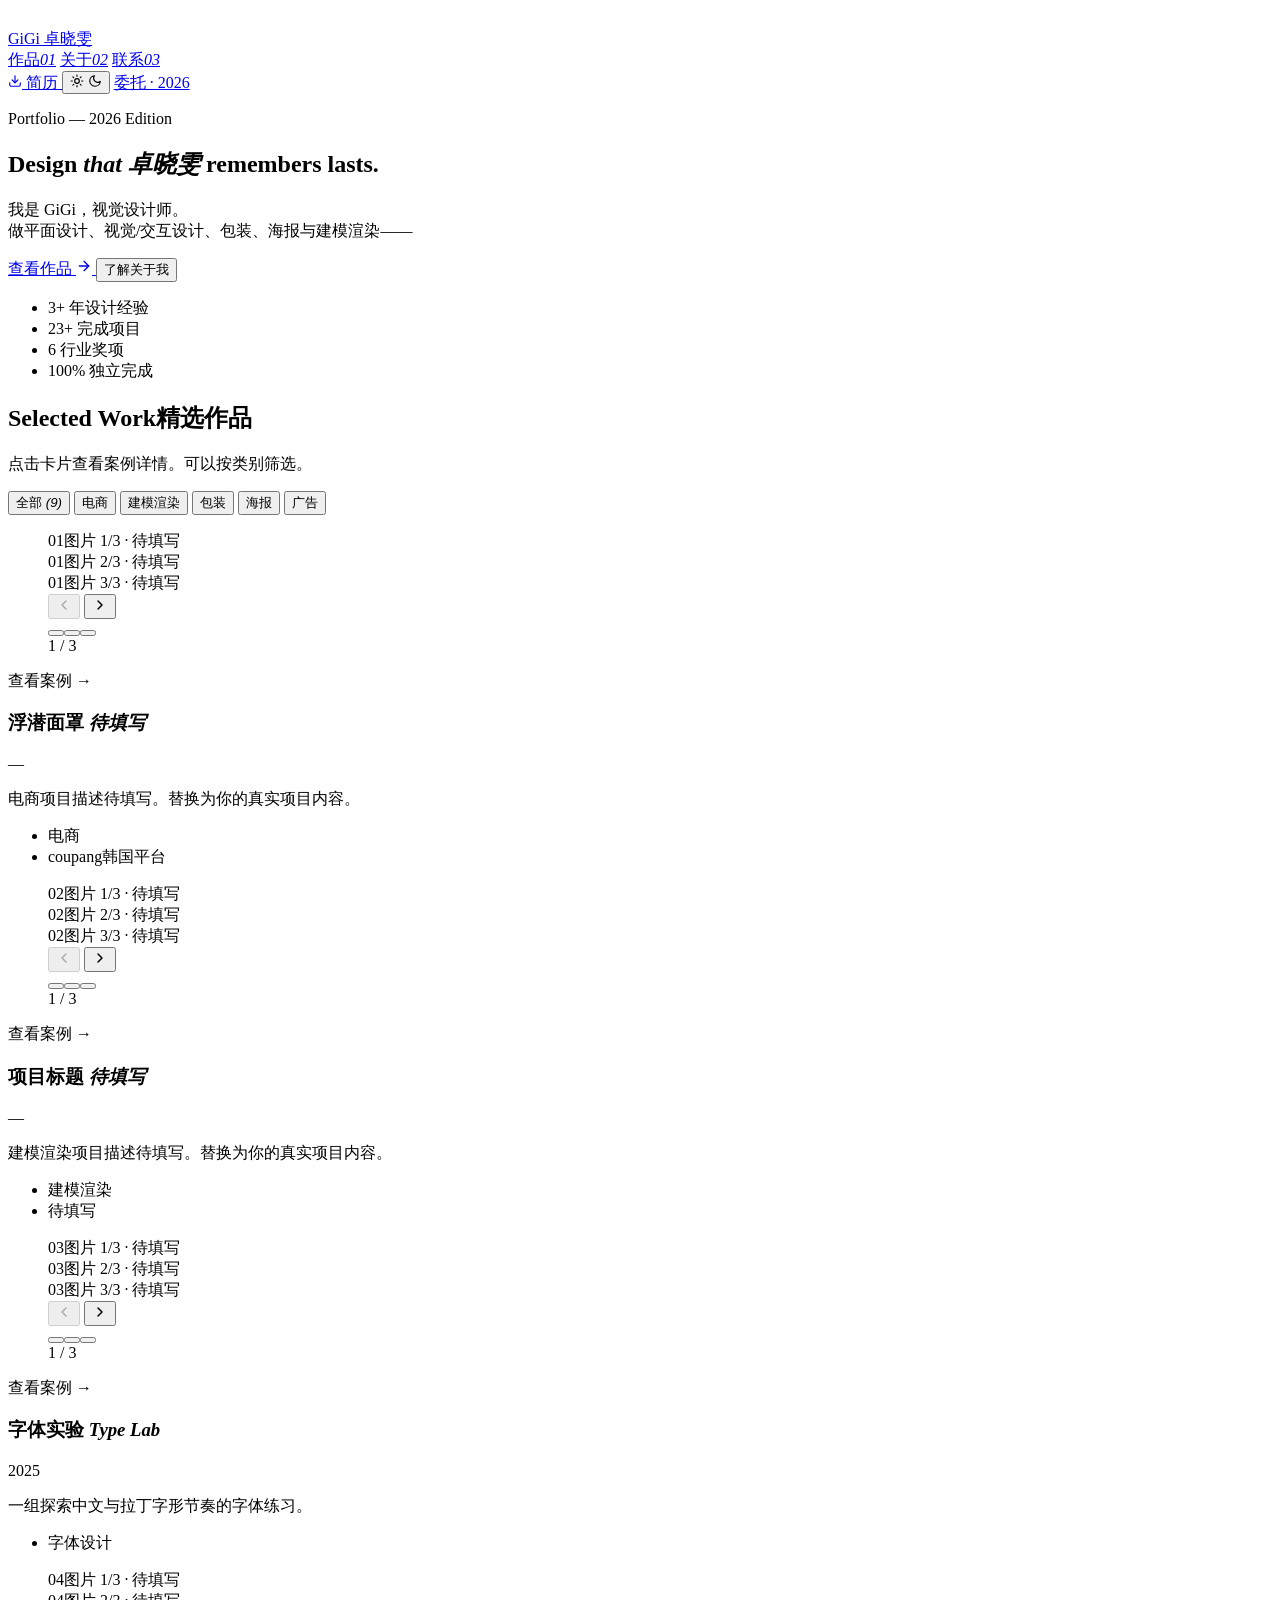
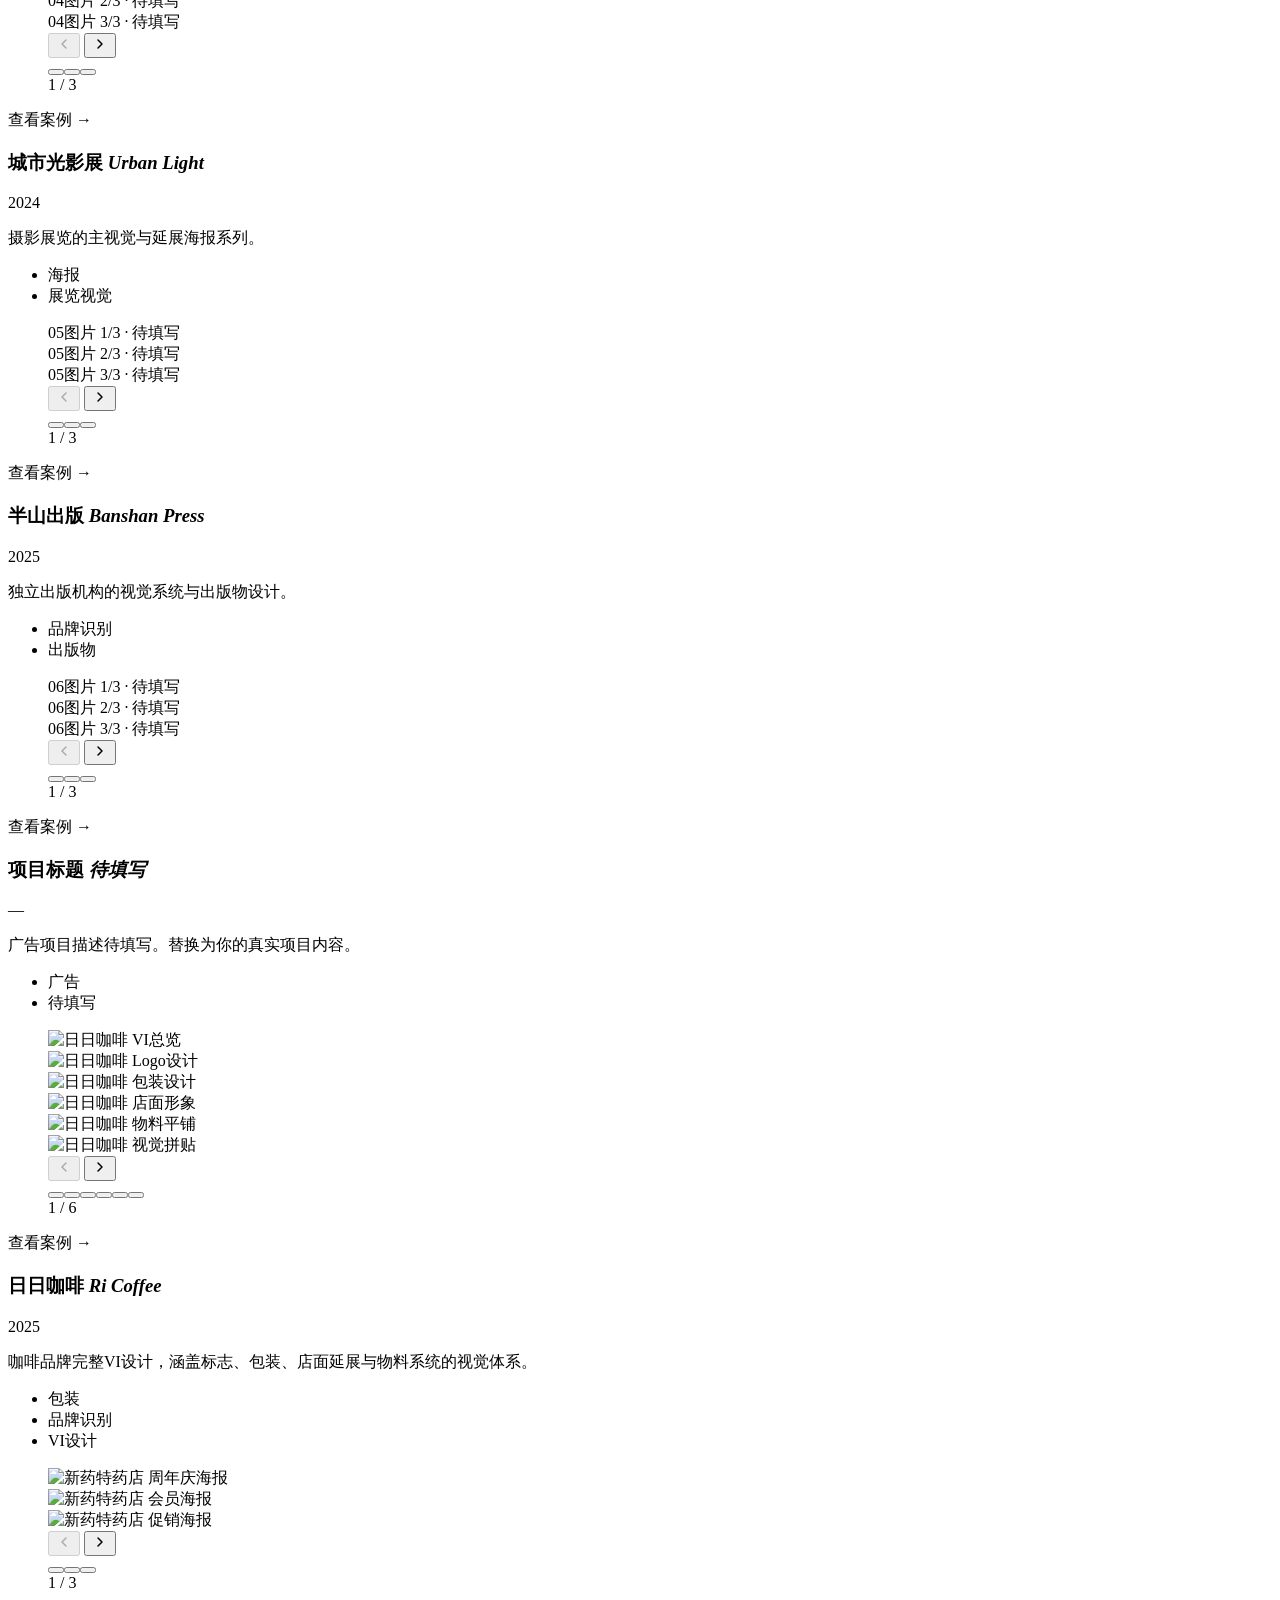
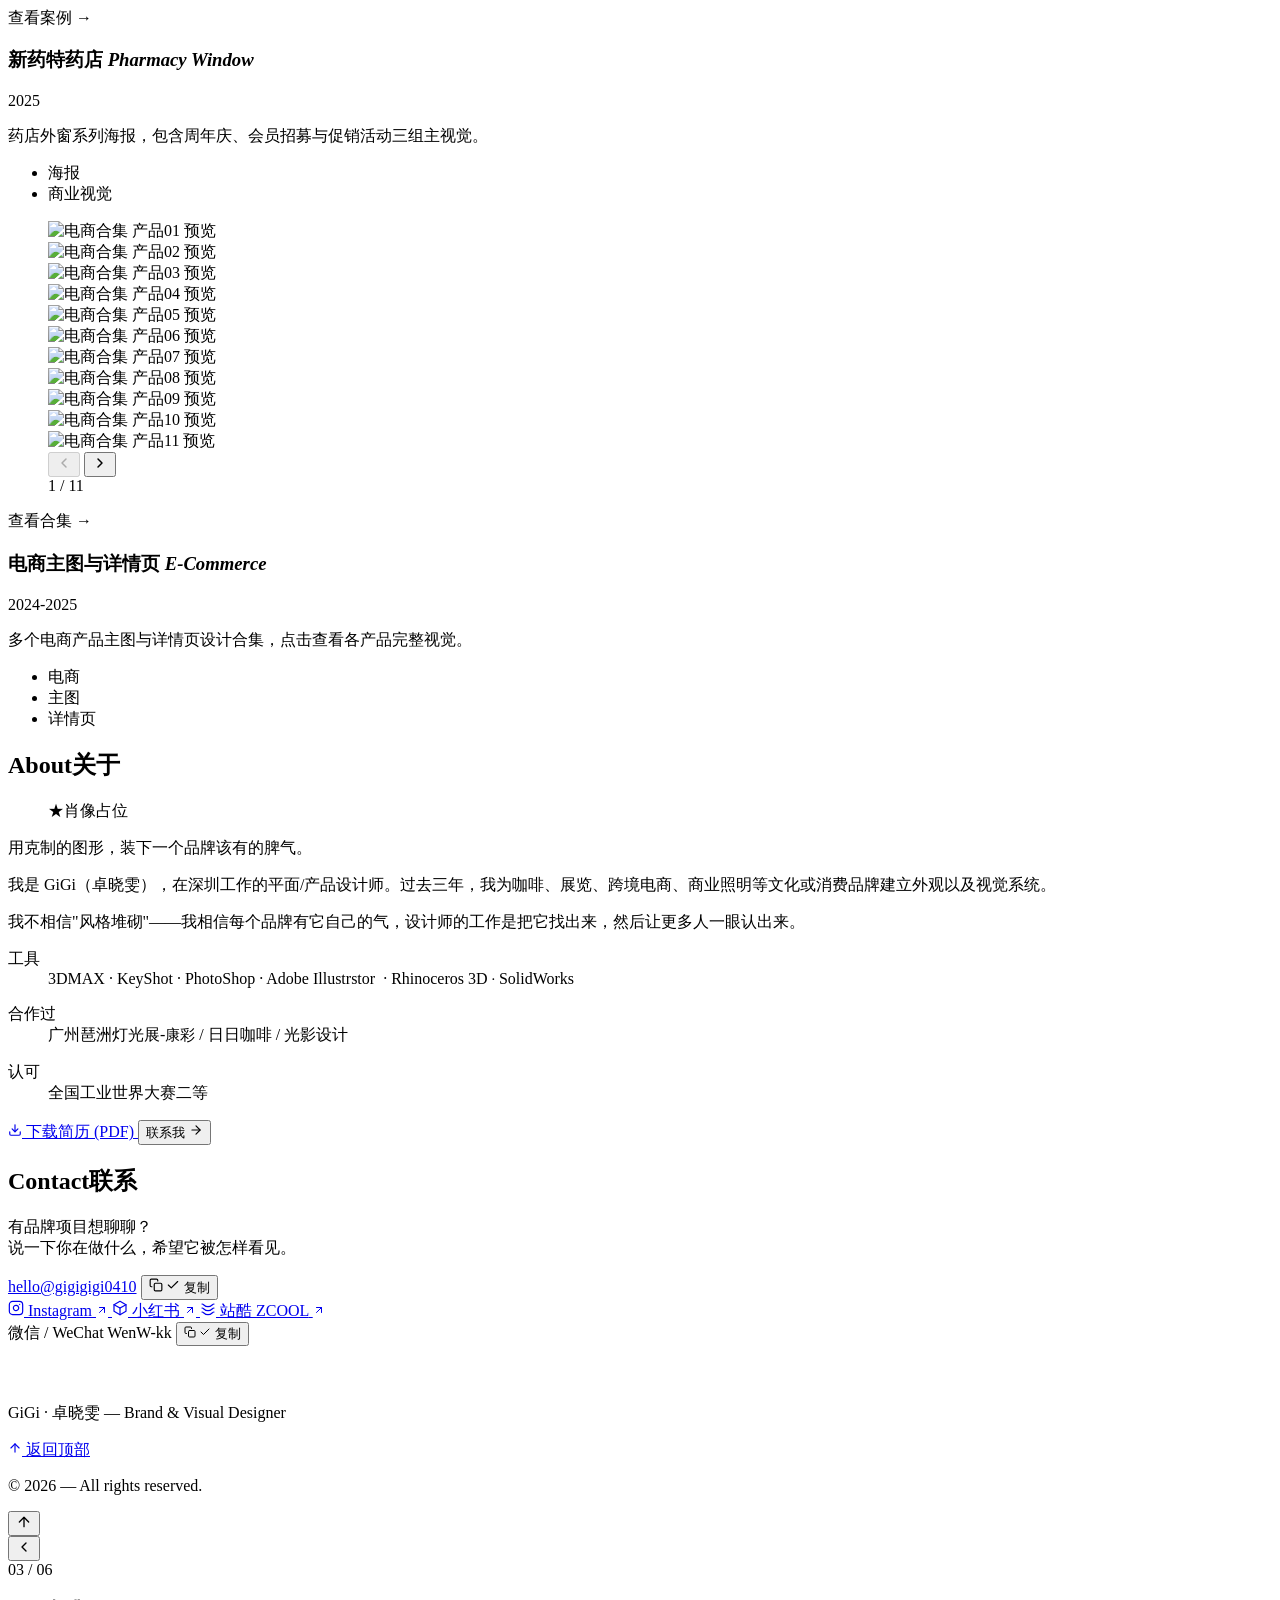
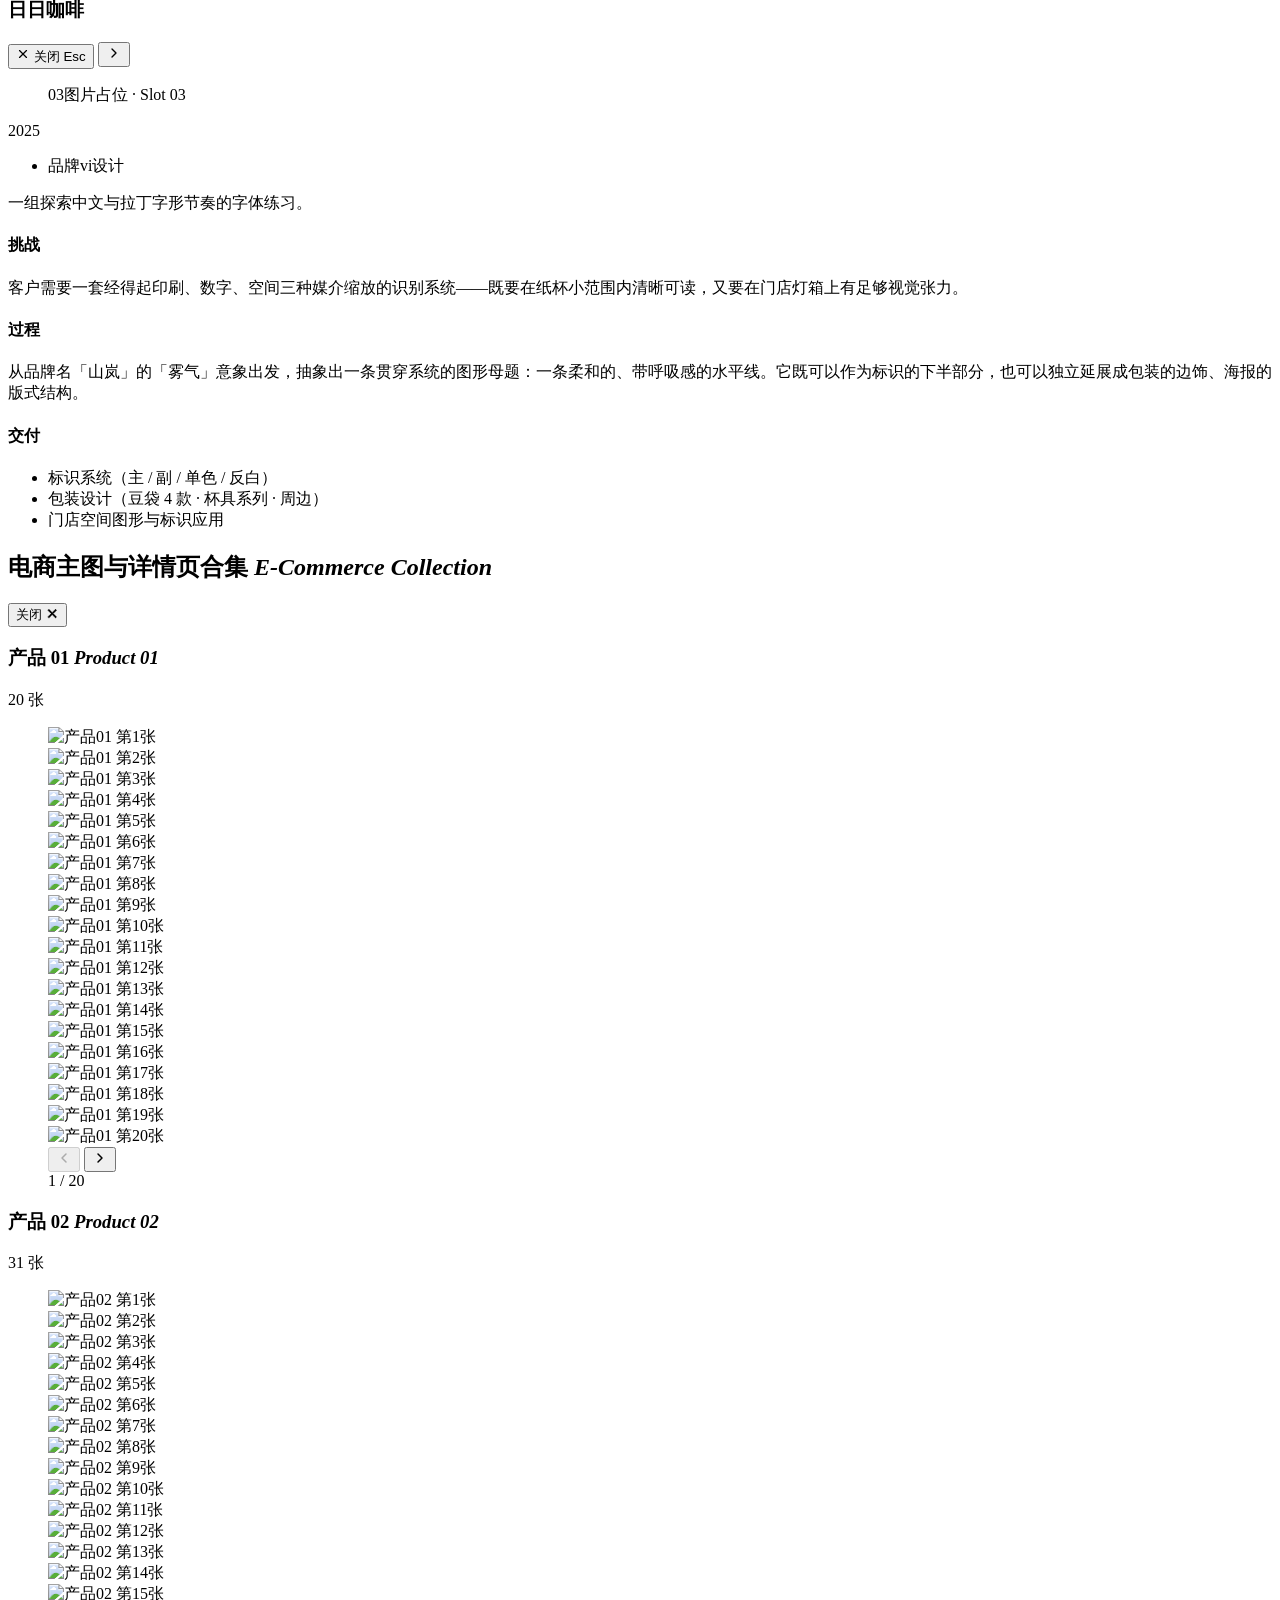
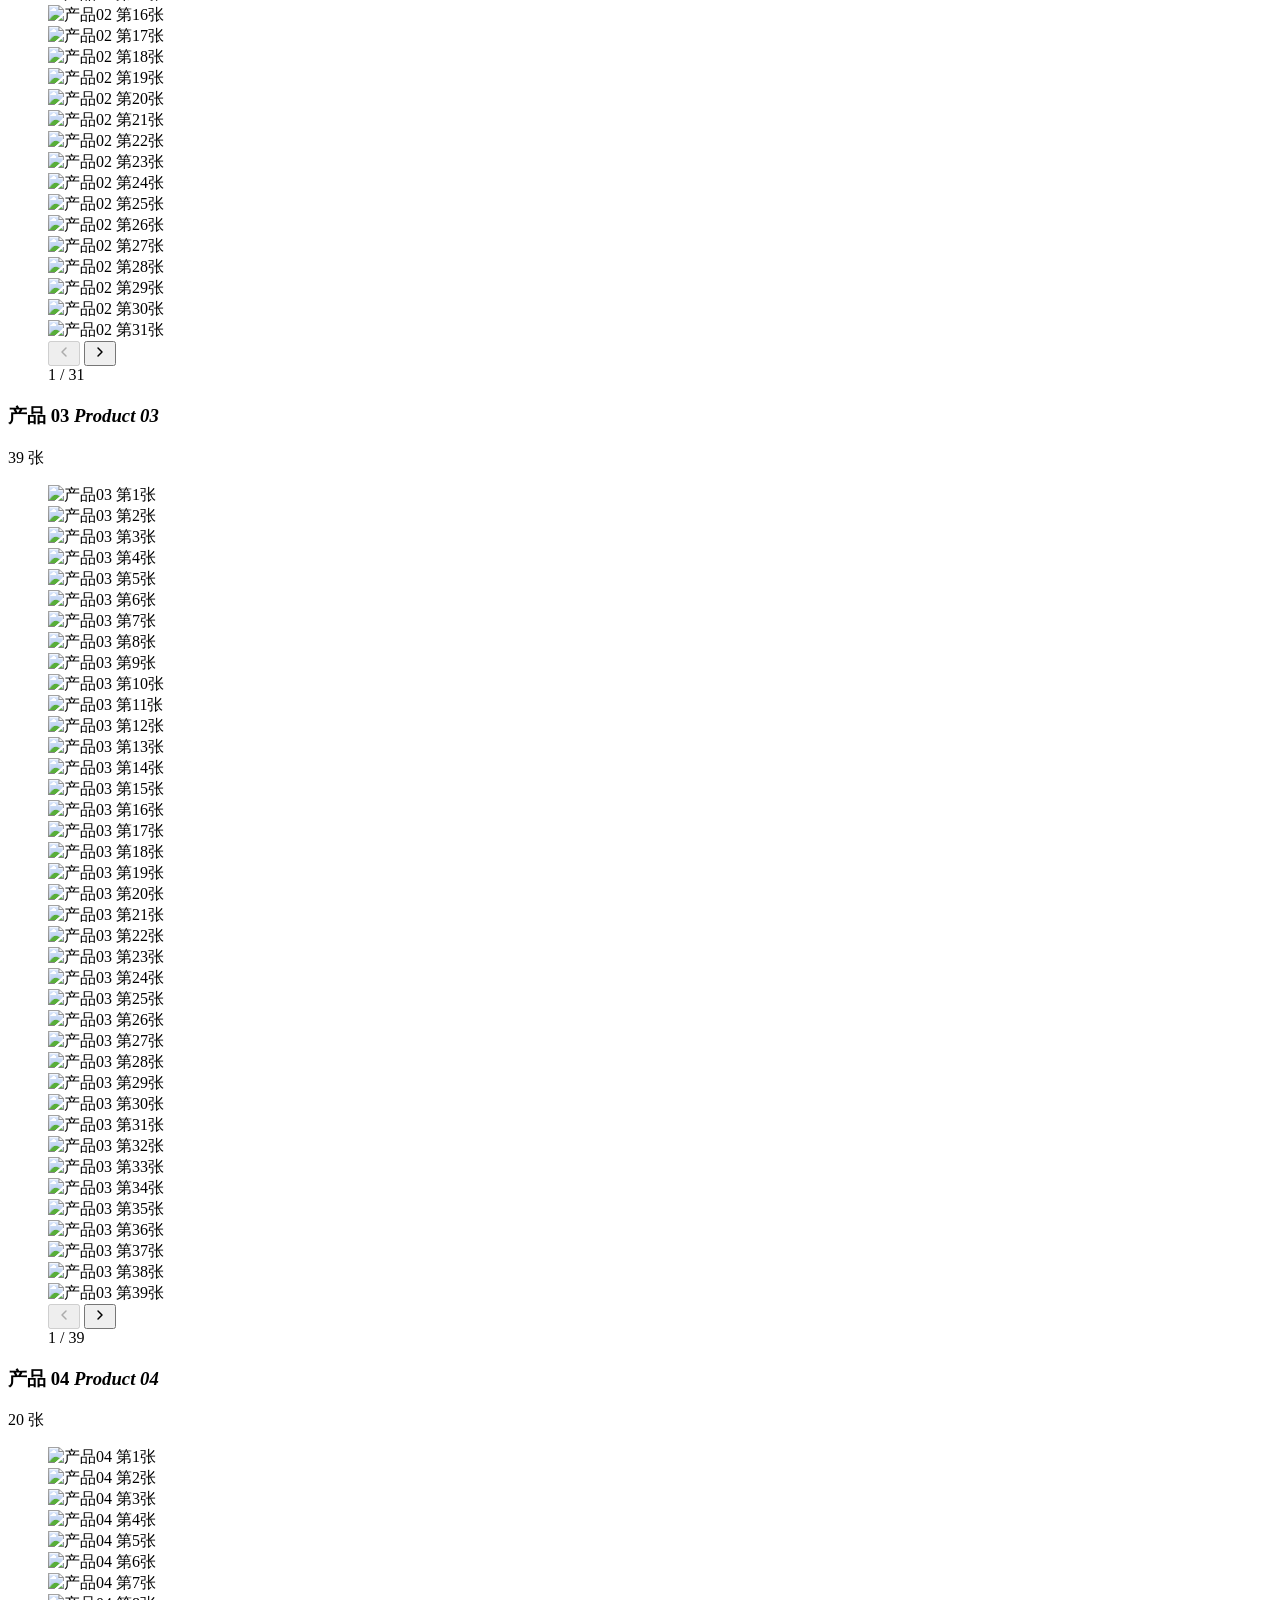
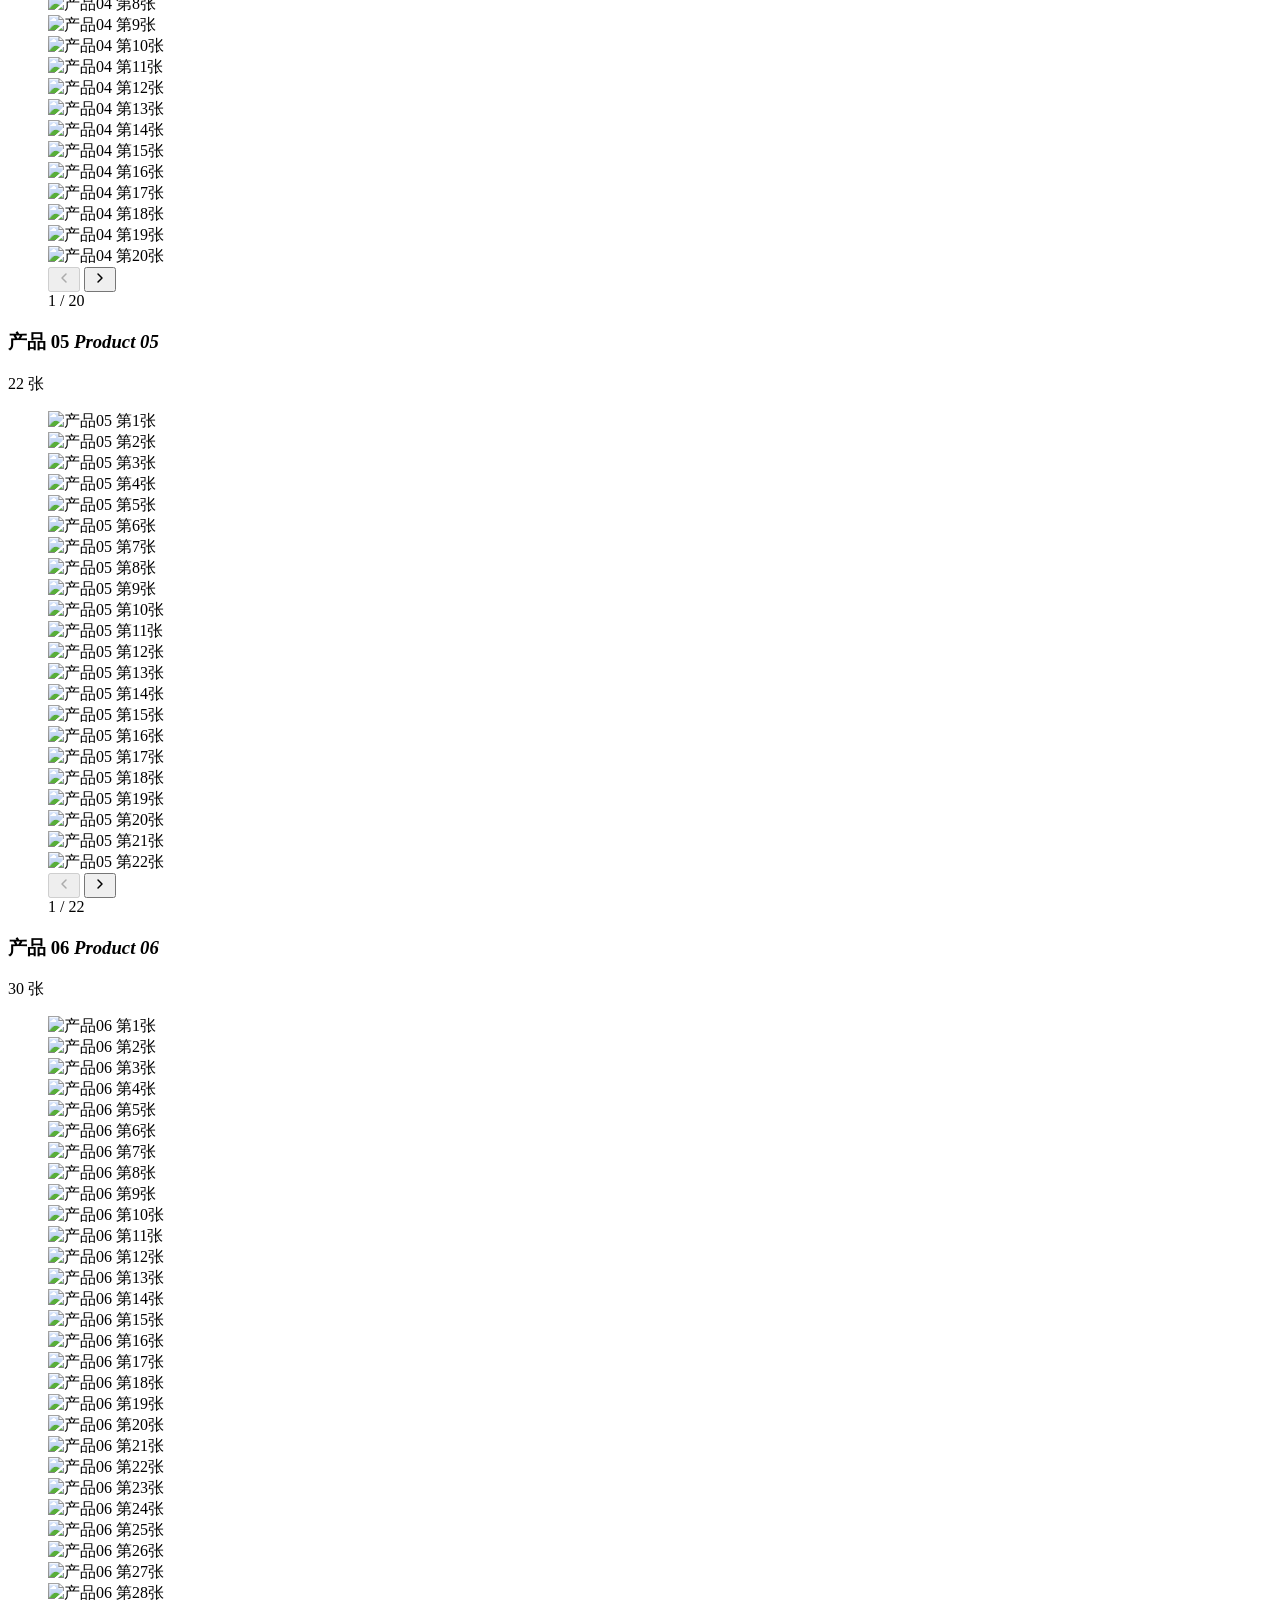
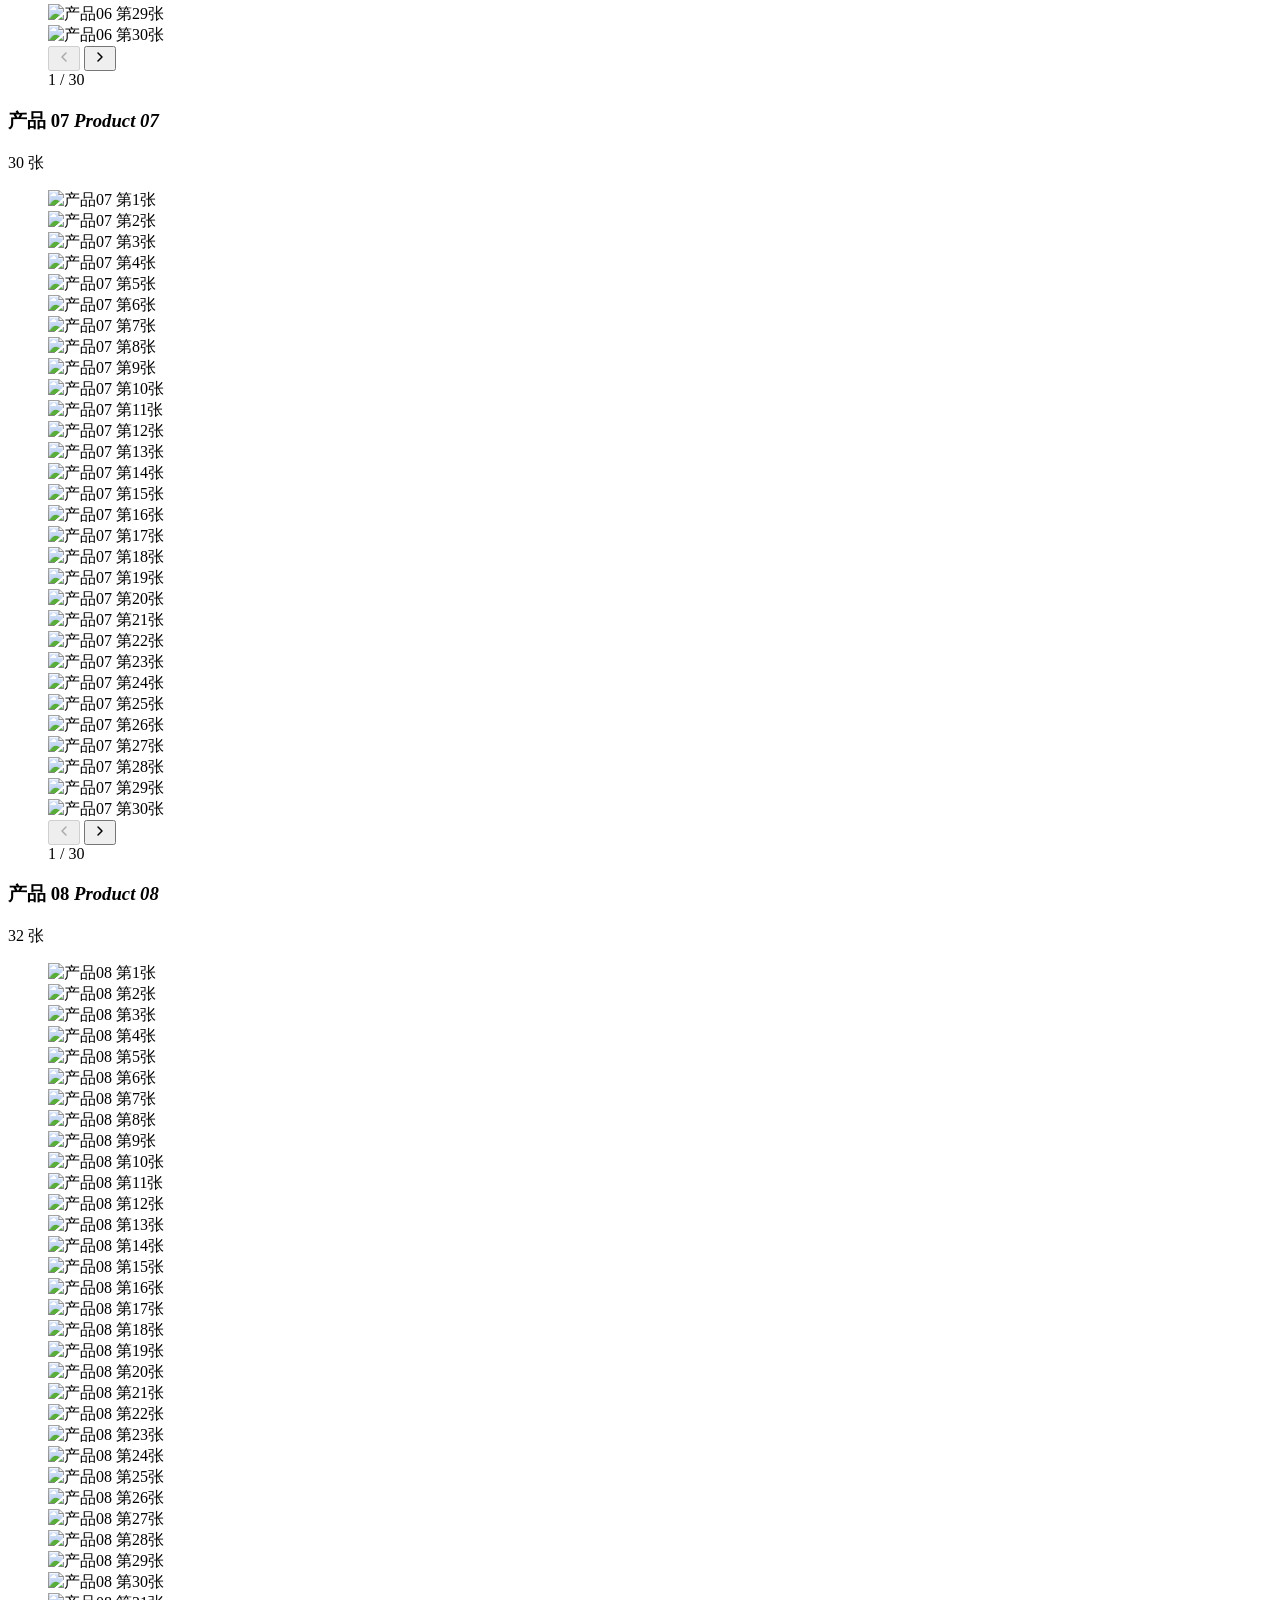
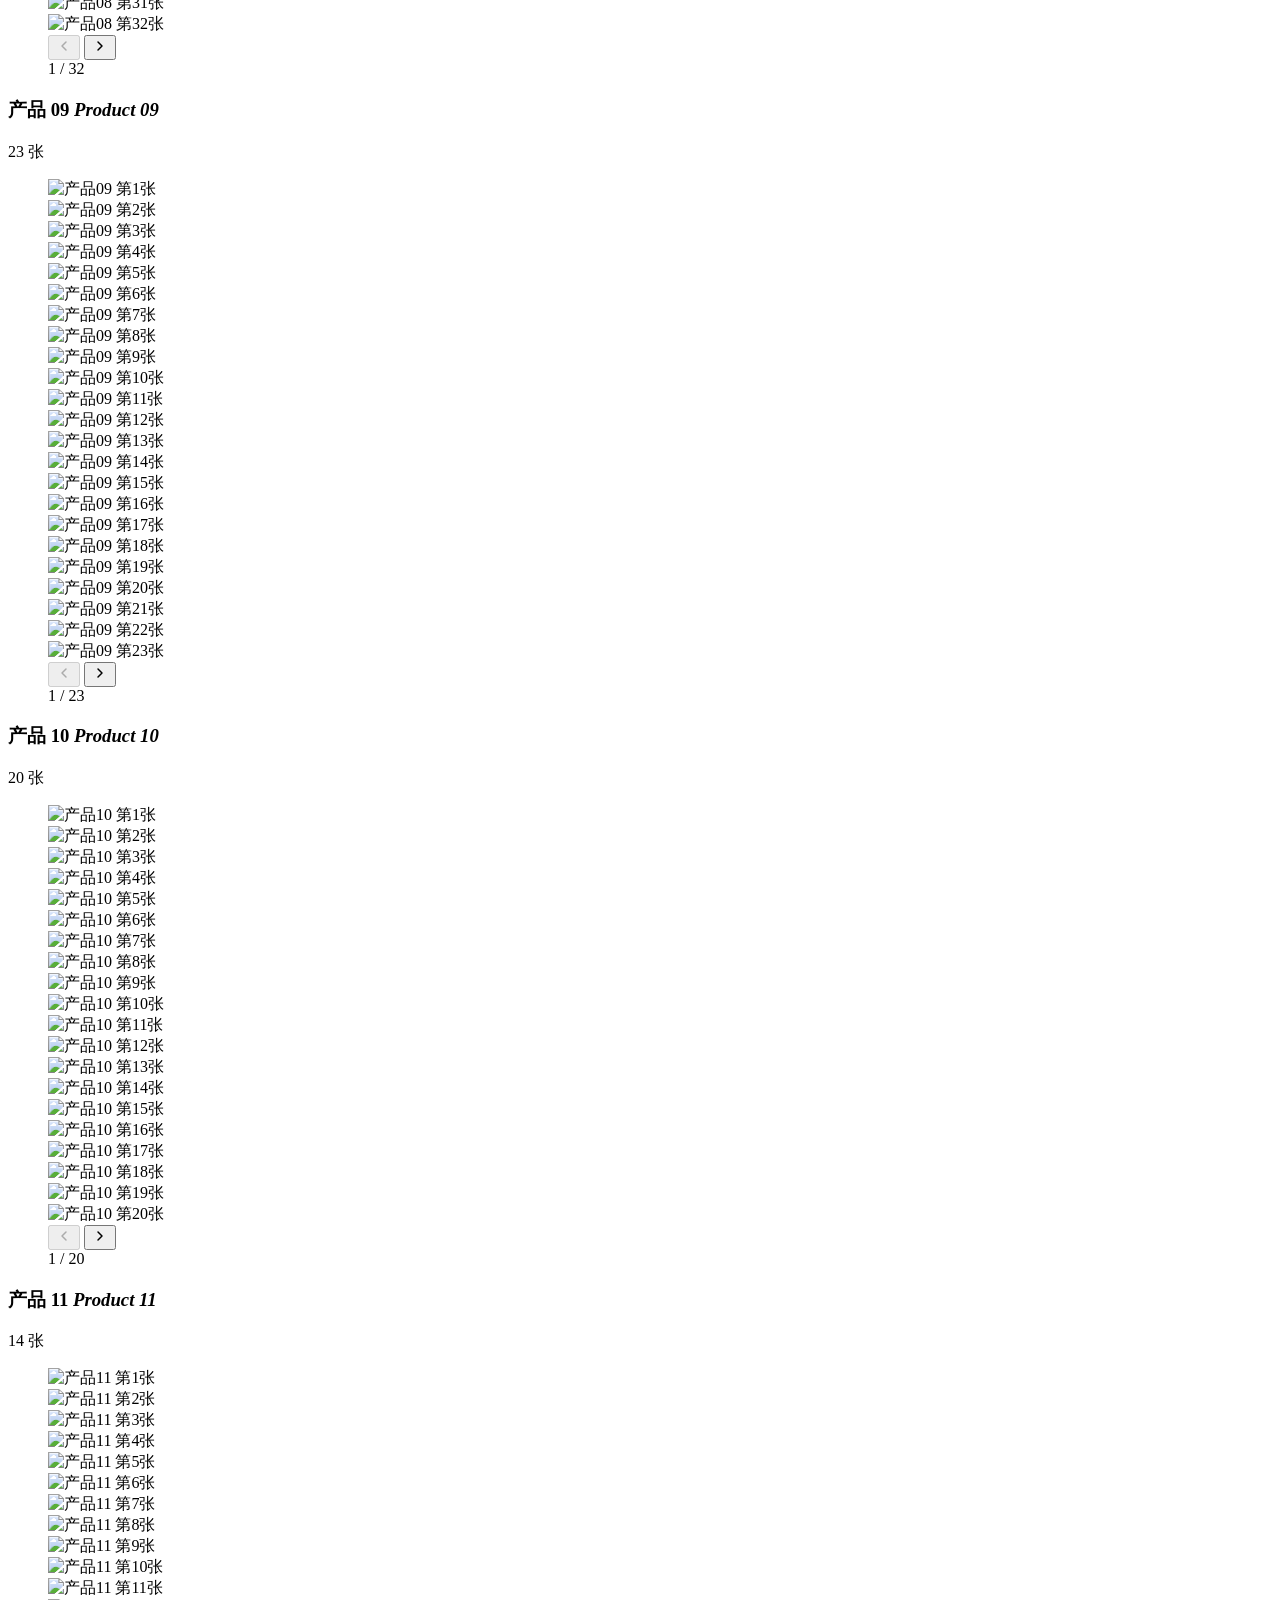
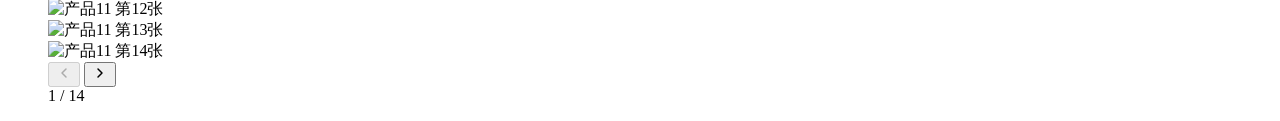
==== index.html @ fb373294 "Add index.html" ====
<!doctype html>
<html lang="zh-CN" data-theme="light" class=""><head>
  <meta charset="utf-8">
  <meta name="viewport" content="width=device-width, initial-scale=1">
  <title>GiGi 卓晓雯 — Brand &amp; Visual Designer</title>
  <meta name="description" content="GiGi (卓晓雯) — 品牌视觉设计师。以视觉语言构建可被记住的品牌。">

  <!-- 字体：Inter（无衬线多功能） + Instrument Serif（展示衬线斜体点缀） + JetBrains Mono（标签/代码） -->
  <link rel="preconnect" href="https://fonts.googleapis.com">
  <link rel="preconnect" href="https://fonts.gstatic.com" crossorigin="">
  <link href="https://fonts.googleapis.com/css2?family=Instrument+Serif:ital@1&amp;family=Inter:wght@300;400;500;600;700;800&amp;family=JetBrains+Mono:wght@400;500&amp;display=swap" rel="stylesheet">

  <link rel="stylesheet" href="styles.css">
<style>.trae-browser-inspect-overlay{position:fixed;top:0;left:0;width:100%;height:100%;z-index:999997;pointer-events:auto;background:rgba(0,0,0,0)}.trae-browser-inspect-highlight-box{position:absolute;top:0;left:0;z-index:999998;display:none}.trae-browser-inspect-highlight-tag{position:absolute;left:0px;top:0px;height:18px;padding:0 6px;box-sizing:border-box;border-radius:4px;background-color:var(--vscode-icube-colorSuccessHover, "#2FB287");color:var(--vscode-icube-colorSnow, "#fff");font-size:12px;font-weight:400;display:none;align-items:center;z-index:999999}.trae-browser-inspect-highlight-box-show{display:flex}.trae-browser-inspect-select-button.trae-browser-inspect-highlight-box-show{display:flex !important}.trae-browser-inspect-select-button{position:absolute;top:0;left:0;background-color:var(--vscode-icube--bg-bg-base-secondary, "#222427");color:var(--vscode-icube--text-text-default-active, "#F5F9FE");font-size:11px;font-weight:500;border:1px solid var(--vscode-icube--border-neutral-l1, "#E0E2F217");border-radius:6px;padding:0 8px;height:32px;display:none;align-items:center;cursor:pointer;z-index:999999;gap:4px}.trae-browser-inspect-select-button svg,.trae-browser-inspect-select-button span{z-index:1}.trae-browser-inspect-select-highlight-box{background:rgba(0,0,0,0) !important}.trae-browser-inspect-select-highlight-box .trae-browser-inspect-highlight-tag{background-color:var(--vscode-icube--status-success-active, "#1E8B56")}.trae-browser-inspect-comment-card-container{position:fixed;top:0;left:0;z-index:9999999;pointer-events:auto}.trae-browser-inspect-comment-card-container .trae-browser-inspect-comment-card{display:flex;padding-top:0px !important;align-items:center;z-index:9999999 !important;background-color:var(--vscode-icube--bg-bg-menu)}*[contenteditable]{outline:none}.trae-browser-inspect-click-effect{position:fixed;width:40px;height:40px;margin-left:-20px;margin-top:-20px;border-radius:50%;background-color:var(--vscode-icube-colorSuccessHover, #2FB287);pointer-events:none;animation:trae-browser-inspect-ripple 500ms ease-out forwards;z-index:999999}@keyframes trae-browser-inspect-ripple{0%{transform:scale(0.3);opacity:.8}100%{transform:scale(2);opacity:0}}.trae-browser-inspect-ref-box{position:absolute;border:2px solid var(--vscode-icube-colorSuccessHover, "#2FB287");pointer-events:none;z-index:999998;animation:trae-browser-inspect-fadeInOut 2s ease-in-out forwards}.trae-browser-inspect-ref-label{position:absolute;top:-14px;left:0;height:14px;padding:0 4px;box-sizing:border-box;border-radius:2px;background-color:var(--vscode-icube-colorSuccessHover, "#2FB287");color:var(--vscode-icube-colorSnow, "#fff");font-size:9px;font-weight:500;display:flex;align-items:center;white-space:nowrap;z-index:999999}@keyframes trae-browser-inspect-fadeInOut{0%{opacity:0}10%{opacity:1}90%{opacity:1}100%{opacity:0}}.trae-browser-inspect-input-highlight{position:absolute;border:2px solid var(--vscode-icube-colorSuccessHover, "#2FB287");border-radius:4px;pointer-events:none;z-index:999998;box-shadow:0 0 8px var(--vscode-icube-colorSuccessHover, "#2FB287");animation:trae-browser-inspect-input-pulse 600ms ease-out forwards}@keyframes trae-browser-inspect-input-pulse{0%{opacity:0;box-shadow:0 0 0 var(--vscode-icube-colorSuccessHover, "#2FB287")}30%{opacity:1;box-shadow:0 0 12px var(--vscode-icube-colorSuccessHover, "#2FB287")}100%{opacity:0;box-shadow:0 0 0 var(--vscode-icube-colorSuccessHover, "#2FB287")}}.trae-browser-inspect-virtual-cursor{position:fixed;width:20px;height:20px;pointer-events:none;z-index:9999999;opacity:0;transition:opacity .2s ease}.trae-browser-inspect-virtual-cursor.trae-browser-inspect-cursor-visible{opacity:1}.trae-browser-inspect-virtual-cursor.trae-browser-inspect-cursor-idle{animation:trae-browser-inspect-cursor-breathe 2s ease-in-out infinite}.trae-browser-inspect-virtual-cursor svg{width:20px;height:20px;filter:drop-shadow(0 1px 2px rgba(0, 0, 0, 0.3))}@keyframes trae-browser-inspect-cursor-breathe{0%,100%{opacity:.7}50%{opacity:1}}.trae-browser-inspect-scroll-indicator{position:fixed;display:flex;align-items:center;justify-content:center;gap:6px;padding:8px 16px;border-radius:8px;background-color:rgba(0,0,0,.7);color:#fff;font-size:13px;font-weight:500;pointer-events:none;z-index:999999;animation:trae-browser-inspect-indicator-fade 800ms ease-out forwards;backdrop-filter:blur(4px)}.trae-browser-inspect-scroll-indicator svg{width:16px;height:16px;fill:#fff}.trae-browser-inspect-scroll-indicator.trae-scroll-up{top:12px;left:50%;transform:translateX(-50%)}.trae-browser-inspect-scroll-indicator.trae-scroll-down{bottom:12px;left:50%;transform:translateX(-50%)}.trae-browser-inspect-scroll-indicator.trae-scroll-left{left:12px;top:50%;transform:translateY(-50%)}.trae-browser-inspect-scroll-indicator.trae-scroll-right{right:12px;top:50%;transform:translateY(-50%)}@keyframes trae-browser-inspect-indicator-fade{0%{opacity:0;transform:translateX(-50%) scale(0.9)}15%{opacity:1;transform:translateX(-50%) scale(1)}85%{opacity:1}100%{opacity:0}}.trae-browser-inspect-scroll-indicator.trae-scroll-left,.trae-browser-inspect-scroll-indicator.trae-scroll-right{animation-name:trae-browser-inspect-indicator-fade-y}@keyframes trae-browser-inspect-indicator-fade-y{0%{opacity:0;transform:translateY(-50%) scale(0.9)}15%{opacity:1;transform:translateY(-50%) scale(1)}85%{opacity:1}100%{opacity:0}}.trae-browser-inspect-key-badge{position:fixed;bottom:60px;left:50%;transform:translateX(-50%);padding:8px 20px;border-radius:8px;background-color:rgba(0,0,0,.8);color:#fff;font-size:18px;font-weight:600;font-family:-apple-system,BlinkMacSystemFont,"Segoe UI",Roboto,monospace;pointer-events:none;z-index:999999;animation:trae-browser-inspect-key-pop 500ms ease-out forwards;backdrop-filter:blur(4px);border:1px solid hsla(0,0%,100%,.15);box-shadow:0 4px 12px rgba(0,0,0,.3);letter-spacing:1px}@keyframes trae-browser-inspect-key-pop{0%{opacity:0;transform:translateX(-50%) translateY(10px) scale(0.9)}20%{opacity:1;transform:translateX(-50%) translateY(0) scale(1)}80%{opacity:1}100%{opacity:0;transform:translateX(-50%) translateY(-10px)}}.trae-browser-inspect-step-badge{position:fixed;top:12px;left:12px;padding:6px 12px;border-radius:6px;background-color:var(--vscode-icube-colorSuccessHover, #2FB287);color:#fff;font-size:12px;font-weight:600;pointer-events:none;z-index:999999;animation:trae-browser-inspect-step-slide 600ms ease-out forwards;box-shadow:0 2px 8px rgba(47,178,135,.3);max-width:280px;overflow:hidden;text-overflow:ellipsis;white-space:nowrap}.trae-browser-inspect-step-badge.trae-step-old{opacity:.4;transform:translateY(0)}@keyframes trae-browser-inspect-step-slide{0%{opacity:0;transform:translateX(-20px)}20%{opacity:1;transform:translateX(0)}100%{opacity:1;transform:translateX(0)}}.trae-browser-inspect-drag-trail{position:fixed;top:0;left:0;width:100%;height:100%;pointer-events:none;z-index:999998}.trae-browser-inspect-drag-trail svg{width:100%;height:100%}.trae-browser-inspect-drag-trail .trae-drag-path{fill:none;stroke:var(--vscode-icube-colorSuccessHover, #2FB287);stroke-width:2;stroke-dasharray:8 4;opacity:.6;animation:trae-browser-inspect-dash 600ms linear forwards}.trae-browser-inspect-drag-trail .trae-drag-dot{fill:var(--vscode-icube-colorSuccessHover, #2FB287);filter:drop-shadow(0 0 4px rgba(47, 178, 135, 0.6))}.trae-browser-inspect-drag-trail .trae-drag-endpoint{fill:none;stroke:var(--vscode-icube-colorSuccessHover, #2FB287);stroke-width:2;opacity:.5}@keyframes trae-browser-inspect-dash{0%{stroke-dashoffset:200}100%{stroke-dashoffset:0}}.trae-browser-inspect-drag-trail.trae-drag-fade{animation:trae-browser-inspect-trail-fade 400ms ease-out forwards}@keyframes trae-browser-inspect-trail-fade{0%{opacity:1}100%{opacity:0}}</style><script type="module">(async () => {
  try {
    const client = await import('/@vite/client');
    const hmr = client.createHotContext('hmr-handler/fake.js');
    hmr.on('vite:afterUpdate', window['__ICUBE_WEBVIEW_HMR_CALLBACK_1786355833131']);
  } catch {}
})();</script><style>.buttonsCard-bTXa5j {
  padding: var(--spacer-4);
  background: none;
  align-items: center;
  gap: 0;
  display: inline-flex;
}

.actionButton-opZL8g {
  align-items: center;
  gap: var(--spacer-4);
  padding: var(--spacer-4) var(--spacer-8);
  border-radius: var(--radius-4);
  cursor: pointer;
  transition: background-color var(--transition-fast);
  background: none;
  border: none;
  display: inline-flex;
}

.actionButton-opZL8g:hover {
  background: var(--bg-bg-overlay-l2);
}

.actionButton-opZL8g:active {
  background: var(--bg-bg-overlay-l3);
}

.actionButton-opZL8g:focus-visible {
  outline: 2px solid var(--status-primary-default);
  outline-offset: 1px;
}

.icon-ObJEMt {
  width: 16px;
  height: 16px;
  color: var(--icon-icon-default);
  flex-shrink: 0;
  justify-content: center;
  align-items: center;
  display: flex;
}

.title-GptGAg {
  font-family: var(--font-family-default);
  color: var(--text-text-default);
  white-space: nowrap;
  font-size: 11px;
  font-weight: 500;
  line-height: 16px;
}

.shortcut-nbwTG4 {
  color: var(--icon-icon-secondary);
  flex-shrink: 0;
  align-items: center;
  gap: 2px;
  display: flex;
}

.shortcutKey-EE6xrE {
  font-family: var(--font-family-default);
  color: var(--icon-icon-secondary);
  font-size: 11px;
  font-weight: 500;
  line-height: 12px;
}

.divider-cFGVKQ {
  box-sizing: content-box;
  background-clip: content-box;
  background-color: var(--border-border-neutral-l2);
  flex-shrink: 0;
  width: 1px;
  height: 12px;
  padding: 0 6px;
}

</style><style>.commentEditorCard-Un4Xaa {
  width: 320px;
  padding: var(--spacing-sm);
  background: none;
  flex-direction: column;
  display: flex;
}

.textContainer-ZISwbW {
  padding: var(--spacing-sm);
  background: var(--bg-bg-overlay-l1);
  border: 1px solid var(--border-border-neutral-l3);
  border-radius: var(--radius-sm);
  align-items: center;
  gap: var(--spacing-sm);
  padding-right: 0;
  display: flex;
}

.textarea-ggj4j6 {
  padding: 0 var(--spacing-sm) 0 2px;
  font-family: var(--font-family-default);
  color: var(--text-text-default);
  resize: none;
  scrollbar-width: thin;
  scrollbar-color: #56637726 transparent;
  background: none;
  border: none;
  outline: none;
  flex: 1;
  max-height: 140px;
  font-size: 13px;
  font-weight: 400;
  line-height: 20px;
  overflow-y: auto;
}

.textarea-ggj4j6::-webkit-scrollbar {
  width: 6px;
}

.textarea-ggj4j6::-webkit-scrollbar-track {
  background: none;
}

.textarea-ggj4j6::-webkit-scrollbar-thumb {
  background: #56637726;
  border-radius: 3px;
}

.textarea-ggj4j6::placeholder {
  color: var(--text-text-tertiary);
}

.actionBar-u_t8vc {
  justify-content: flex-end;
  align-items: center;
  gap: var(--spacing-xs);
  opacity: 0;
  max-height: 0;
  transition: max-height .2s ease-out, opacity .2s ease-out, margin-top .2s ease-out;
  display: flex;
  overflow: hidden;
}

.actionBarVisible-PxXsje {
  opacity: 1;
  max-height: 32px;
  margin-top: var(--spacing-sm);
}

.actionBarNoExpandAnimation-FCra2J {
  transition: opacity .2s ease-out;
}

.actionBarNoExpandAnimation-FCra2J.actionBarVisible-PxXsje {
  max-height: 32px;
  margin-top: var(--spacing-sm);
}

.cancelButton-Lu0me9 {
  height: 24px;
  padding: 0 var(--spacing-xs);
  background: var(--bg-bg-overlay-l2);
  border-radius: var(--radius-sm);
  cursor: pointer;
  transition: background-color var(--transition-fast);
  border: none;
  justify-content: center;
  align-items: center;
  display: flex;
}

.cancelButton-Lu0me9:hover, .cancelButton-Lu0me9:active {
  background: var(--bg-bg-overlay-l3);
}

.cancelButton-Lu0me9:focus-visible {
  outline: 2px solid var(--status-primary-default);
  outline-offset: 1px;
}

.cancelText-j1RS1q {
  font-family: var(--font-family-default);
  color: var(--text-text-default);
  white-space: nowrap;
  padding: 0 var(--spacing-xs);
  font-size: 11px;
  font-weight: 500;
  line-height: 16px;
}

.submitButton-BqyEd7 {
  height: 24px;
  padding: 0 var(--spacing-sm);
  background: var(--bg-bg-invert);
  border-radius: var(--radius-sm);
  cursor: pointer;
  transition: background-color var(--transition-fast);
  border: none;
  justify-content: center;
  align-items: center;
  display: flex;
}

.submitButton-BqyEd7:hover:not(:disabled) {
  background: var(--bg-bg-invert-hover);
}

.submitButton-BqyEd7:active:not(:disabled) {
  background: var(--bg-bg-invert-active);
}

.submitButton-BqyEd7:disabled {
  background: var(--bg-bg-invert-disabled);
  color: var(--text-text-disabled);
  cursor: not-allowed;
}

.submitButton-BqyEd7:focus-visible {
  outline: 2px solid var(--status-primary-default);
  outline-offset: 1px;
}

.submitText-N58QRq {
  font-family: var(--font-family-default);
  color: var(--text-text-onaccent);
  white-space: nowrap;
  padding: 0 var(--spacing-xs);
  font-size: 11px;
  font-weight: 500;
  line-height: 16px;
}

.submitButton-BqyEd7:disabled .submitText-N58QRq {
  color: var(--text-text-disabled);
}

.submitIcon-vyKSKQ {
  width: 12px;
  height: 12px;
  color: var(--icon-icon-onaccent);
  flex-shrink: 0;
  justify-content: center;
  align-items: center;
  display: flex;
}

.submitButton-BqyEd7:disabled .submitIcon-vyKSKQ {
  color: var(--text-text-disabled);
}

.limitWarning-Hocj0v {
  align-items: center;
  gap: var(--spacing-xs);
  color: var(--status-warning-default);
  user-select: none;
  flex: 1;
  display: flex;
}

.limitText-hBXEaq {
  font-family: var(--font-family-default);
  color: var(--status-warning-default);
  font-size: 12px;
  font-weight: 400;
  line-height: 18px;
}

</style><style>.previewCommentCardContainer-HEkpU8 {
  border-radius: var(--radius-8);
  background: var(--bg-bg-menu);
  border: 1px solid var(--border-border-neutral-l1);
  transition: width .25s cubic-bezier(.4, 0, .2, 1), height .25s cubic-bezier(.4, 0, .2, 1);
  display: inline-block;
  overflow: hidden;
  box-shadow: 0 2px 6px #0003, 0 .5px #ffffff0f, inset 0 .5px #ffffff0f;
}

.previewCommentCardContent-ELaLah {
  width: max-content;
  position: relative;
}

.previewCommentCardFadeEnter-OMhMD9 {
  opacity: 0;
}

.previewCommentCardFadeEnterActive-Eacuvn {
  opacity: 1;
  transition: opacity .2s ease-in;
}

.previewCommentCardFadeExit-ms9vgc {
  opacity: 1;
  position: absolute;
  top: 0;
  left: 0;
  right: 0;
}

.previewCommentCardFadeExitActive-vyQTsd {
  opacity: 0;
  transition: opacity .15s ease-out;
}

.previewCommentCardSuccessCard-PWnm2o {
  white-space: nowrap;
  justify-content: center;
  align-items: center;
  gap: 6px;
  height: 32px;
  padding: 0 12px;
  display: flex;
}

.previewCommentCardSuccessIcon-Oht9Ir {
  width: 16px;
  height: 16px;
  color: var(--status-success-default);
  justify-content: center;
  align-items: center;
  display: flex;
}

.previewCommentCardSuccessText-s40BWG {
  font-family: var(--font-family-default);
  color: var(--text-text-default);
  user-select: none;
  font-size: 12px;
  font-weight: 400;
  line-height: 18px;
}

</style><style id="trae-browser-inspect-drag-styles">
            .trae-browser-inspect-draggable {
                cursor: grab !important;
            }
            .trae-browser-inspect-dragging-active {
                cursor: grabbing !important;
            }
            .trae-browser-inspect-drag-ghost {
                opacity: 0.7;
                pointer-events: none;
                position: fixed;
                z-index: 999998;
                transform: scale(0.95);
                box-shadow: 0 4px 12px rgba(0, 0, 0, 0.15);
                transition: none;
            }
            .trae-browser-inspect-element-placeholder {
                opacity: 0.3;
            }
        </style><style>.trae-browser-inspect-overlay{position:fixed;top:0;left:0;width:100%;height:100%;z-index:999997;pointer-events:auto;background:rgba(0,0,0,0)}.trae-browser-inspect-highlight-box{position:absolute;top:0;left:0;z-index:999998;display:none}.trae-browser-inspect-highlight-tag{position:absolute;left:0px;top:0px;height:18px;padding:0 6px;box-sizing:border-box;border-radius:4px;background-color:var(--vscode-icube-colorSuccessHover, "#2FB287");color:var(--vscode-icube-colorSnow, "#fff");font-size:12px;font-weight:400;display:none;align-items:center;z-index:999999}.trae-browser-inspect-highlight-box-show{display:flex}.trae-browser-inspect-select-button.trae-browser-inspect-highlight-box-show{display:flex !important}.trae-browser-inspect-select-button{position:absolute;top:0;left:0;background-color:var(--vscode-icube--bg-bg-base-secondary, "#222427");color:var(--vscode-icube--text-text-default-active, "#F5F9FE");font-size:11px;font-weight:500;border:1px solid var(--vscode-icube--border-neutral-l1, "#E0E2F217");border-radius:6px;padding:0 8px;height:32px;display:none;align-items:center;cursor:pointer;z-index:999999;gap:4px}.trae-browser-inspect-select-button svg,.trae-browser-inspect-select-button span{z-index:1}.trae-browser-inspect-select-highlight-box{background:rgba(0,0,0,0) !important}.trae-browser-inspect-select-highlight-box .trae-browser-inspect-highlight-tag{background-color:var(--vscode-icube--status-success-active, "#1E8B56")}.trae-browser-inspect-comment-card-container{position:fixed;top:0;left:0;z-index:9999999;pointer-events:auto}.trae-browser-inspect-comment-card-container .trae-browser-inspect-comment-card{display:flex;padding-top:0px !important;align-items:center;z-index:9999999 !important;background-color:var(--vscode-icube--bg-bg-menu)}*[contenteditable]{outline:none}.trae-browser-inspect-click-effect{position:fixed;width:40px;height:40px;margin-left:-20px;margin-top:-20px;border-radius:50%;background-color:var(--vscode-icube-colorSuccessHover, #2FB287);pointer-events:none;animation:trae-browser-inspect-ripple 500ms ease-out forwards;z-index:999999}@keyframes trae-browser-inspect-ripple{0%{transform:scale(0.3);opacity:.8}100%{transform:scale(2);opacity:0}}.trae-browser-inspect-ref-box{position:absolute;border:2px solid var(--vscode-icube-colorSuccessHover, "#2FB287");pointer-events:none;z-index:999998;animation:trae-browser-inspect-fadeInOut 2s ease-in-out forwards}.trae-browser-inspect-ref-label{position:absolute;top:-14px;left:0;height:14px;padding:0 4px;box-sizing:border-box;border-radius:2px;background-color:var(--vscode-icube-colorSuccessHover, "#2FB287");color:var(--vscode-icube-colorSnow, "#fff");font-size:9px;font-weight:500;display:flex;align-items:center;white-space:nowrap;z-index:999999}@keyframes trae-browser-inspect-fadeInOut{0%{opacity:0}10%{opacity:1}90%{opacity:1}100%{opacity:0}}.trae-browser-inspect-input-highlight{position:absolute;border:2px solid var(--vscode-icube-colorSuccessHover, "#2FB287");border-radius:4px;pointer-events:none;z-index:999998;box-shadow:0 0 8px var(--vscode-icube-colorSuccessHover, "#2FB287");animation:trae-browser-inspect-input-pulse 600ms ease-out forwards}@keyframes trae-browser-inspect-input-pulse{0%{opacity:0;box-shadow:0 0 0 var(--vscode-icube-colorSuccessHover, "#2FB287")}30%{opacity:1;box-shadow:0 0 12px var(--vscode-icube-colorSuccessHover, "#2FB287")}100%{opacity:0;box-shadow:0 0 0 var(--vscode-icube-colorSuccessHover, "#2FB287")}}.trae-browser-inspect-virtual-cursor{position:fixed;width:20px;height:20px;pointer-events:none;z-index:9999999;opacity:0;transition:opacity .2s ease}.trae-browser-inspect-virtual-cursor.trae-browser-inspect-cursor-visible{opacity:1}.trae-browser-inspect-virtual-cursor.trae-browser-inspect-cursor-idle{animation:trae-browser-inspect-cursor-breathe 2s ease-in-out infinite}.trae-browser-inspect-virtual-cursor svg{width:20px;height:20px;filter:drop-shadow(0 1px 2px rgba(0, 0, 0, 0.3))}@keyframes trae-browser-inspect-cursor-breathe{0%,100%{opacity:.7}50%{opacity:1}}.trae-browser-inspect-scroll-indicator{position:fixed;display:flex;align-items:center;justify-content:center;gap:6px;padding:8px 16px;border-radius:8px;background-color:rgba(0,0,0,.7);color:#fff;font-size:13px;font-weight:500;pointer-events:none;z-index:999999;animation:trae-browser-inspect-indicator-fade 800ms ease-out forwards;backdrop-filter:blur(4px)}.trae-browser-inspect-scroll-indicator svg{width:16px;height:16px;fill:#fff}.trae-browser-inspect-scroll-indicator.trae-scroll-up{top:12px;left:50%;transform:translateX(-50%)}.trae-browser-inspect-scroll-indicator.trae-scroll-down{bottom:12px;left:50%;transform:translateX(-50%)}.trae-browser-inspect-scroll-indicator.trae-scroll-left{left:12px;top:50%;transform:translateY(-50%)}.trae-browser-inspect-scroll-indicator.trae-scroll-right{right:12px;top:50%;transform:translateY(-50%)}@keyframes trae-browser-inspect-indicator-fade{0%{opacity:0;transform:translateX(-50%) scale(0.9)}15%{opacity:1;transform:translateX(-50%) scale(1)}85%{opacity:1}100%{opacity:0}}.trae-browser-inspect-scroll-indicator.trae-scroll-left,.trae-browser-inspect-scroll-indicator.trae-scroll-right{animation-name:trae-browser-inspect-indicator-fade-y}@keyframes trae-browser-inspect-indicator-fade-y{0%{opacity:0;transform:translateY(-50%) scale(0.9)}15%{opacity:1;transform:translateY(-50%) scale(1)}85%{opacity:1}100%{opacity:0}}.trae-browser-inspect-key-badge{position:fixed;bottom:60px;left:50%;transform:translateX(-50%);padding:8px 20px;border-radius:8px;background-color:rgba(0,0,0,.8);color:#fff;font-size:18px;font-weight:600;font-family:-apple-system,BlinkMacSystemFont,"Segoe UI",Roboto,monospace;pointer-events:none;z-index:999999;animation:trae-browser-inspect-key-pop 500ms ease-out forwards;backdrop-filter:blur(4px);border:1px solid hsla(0,0%,100%,.15);box-shadow:0 4px 12px rgba(0,0,0,.3);letter-spacing:1px}@keyframes trae-browser-inspect-key-pop{0%{opacity:0;transform:translateX(-50%) translateY(10px) scale(0.9)}20%{opacity:1;transform:translateX(-50%) translateY(0) scale(1)}80%{opacity:1}100%{opacity:0;transform:translateX(-50%) translateY(-10px)}}.trae-browser-inspect-step-badge{position:fixed;top:12px;left:12px;padding:6px 12px;border-radius:6px;background-color:var(--vscode-icube-colorSuccessHover, #2FB287);color:#fff;font-size:12px;font-weight:600;pointer-events:none;z-index:999999;animation:trae-browser-inspect-step-slide 600ms ease-out forwards;box-shadow:0 2px 8px rgba(47,178,135,.3);max-width:280px;overflow:hidden;text-overflow:ellipsis;white-space:nowrap}.trae-browser-inspect-step-badge.trae-step-old{opacity:.4;transform:translateY(0)}@keyframes trae-browser-inspect-step-slide{0%{opacity:0;transform:translateX(-20px)}20%{opacity:1;transform:translateX(0)}100%{opacity:1;transform:translateX(0)}}.trae-browser-inspect-drag-trail{position:fixed;top:0;left:0;width:100%;height:100%;pointer-events:none;z-index:999998}.trae-browser-inspect-drag-trail svg{width:100%;height:100%}.trae-browser-inspect-drag-trail .trae-drag-path{fill:none;stroke:var(--vscode-icube-colorSuccessHover, #2FB287);stroke-width:2;stroke-dasharray:8 4;opacity:.6;animation:trae-browser-inspect-dash 600ms linear forwards}.trae-browser-inspect-drag-trail .trae-drag-dot{fill:var(--vscode-icube-colorSuccessHover, #2FB287);filter:drop-shadow(0 0 4px rgba(47, 178, 135, 0.6))}.trae-browser-inspect-drag-trail .trae-drag-endpoint{fill:none;stroke:var(--vscode-icube-colorSuccessHover, #2FB287);stroke-width:2;opacity:.5}@keyframes trae-browser-inspect-dash{0%{stroke-dashoffset:200}100%{stroke-dashoffset:0}}.trae-browser-inspect-drag-trail.trae-drag-fade{animation:trae-browser-inspect-trail-fade 400ms ease-out forwards}@keyframes trae-browser-inspect-trail-fade{0%{opacity:1}100%{opacity:0}}</style><script type="module">(async () => {
  try {
    const client = await import('/@vite/client');
    const hmr = client.createHotContext('hmr-handler/fake.js');
    hmr.on('vite:afterUpdate', window['__ICUBE_WEBVIEW_HMR_CALLBACK_1786355833139']);
  } catch {}
})();</script><style>.buttonsCard-bTXa5j {
  padding: var(--spacer-4);
  background: none;
  align-items: center;
  gap: 0;
  display: inline-flex;
}

.actionButton-opZL8g {
  align-items: center;
  gap: var(--spacer-4);
  padding: var(--spacer-4) var(--spacer-8);
  border-radius: var(--radius-4);
  cursor: pointer;
  transition: background-color var(--transition-fast);
  background: none;
  border: none;
  display: inline-flex;
}

.actionButton-opZL8g:hover {
  background: var(--bg-bg-overlay-l2);
}

.actionButton-opZL8g:active {
  background: var(--bg-bg-overlay-l3);
}

.actionButton-opZL8g:focus-visible {
  outline: 2px solid var(--status-primary-default);
  outline-offset: 1px;
}

.icon-ObJEMt {
  width: 16px;
  height: 16px;
  color: var(--icon-icon-default);
  flex-shrink: 0;
  justify-content: center;
  align-items: center;
  display: flex;
}

.title-GptGAg {
  font-family: var(--font-family-default);
  color: var(--text-text-default);
  white-space: nowrap;
  font-size: 11px;
  font-weight: 500;
  line-height: 16px;
}

.shortcut-nbwTG4 {
  color: var(--icon-icon-secondary);
  flex-shrink: 0;
  align-items: center;
  gap: 2px;
  display: flex;
}

.shortcutKey-EE6xrE {
  font-family: var(--font-family-default);
  color: var(--icon-icon-secondary);
  font-size: 11px;
  font-weight: 500;
  line-height: 12px;
}

.divider-cFGVKQ {
  box-sizing: content-box;
  background-clip: content-box;
  background-color: var(--border-border-neutral-l2);
  flex-shrink: 0;
  width: 1px;
  height: 12px;
  padding: 0 6px;
}

</style><style>.commentEditorCard-Un4Xaa {
  width: 320px;
  padding: var(--spacing-sm);
  background: none;
  flex-direction: column;
  display: flex;
}

.textContainer-ZISwbW {
  padding: var(--spacing-sm);
  background: var(--bg-bg-overlay-l1);
  border: 1px solid var(--border-border-neutral-l3);
  border-radius: var(--radius-sm);
  align-items: center;
  gap: var(--spacing-sm);
  padding-right: 0;
  display: flex;
}

.textarea-ggj4j6 {
  padding: 0 var(--spacing-sm) 0 2px;
  font-family: var(--font-family-default);
  color: var(--text-text-default);
  resize: none;
  scrollbar-width: thin;
  scrollbar-color: #56637726 transparent;
  background: none;
  border: none;
  outline: none;
  flex: 1;
  max-height: 140px;
  font-size: 13px;
  font-weight: 400;
  line-height: 20px;
  overflow-y: auto;
}

.textarea-ggj4j6::-webkit-scrollbar {
  width: 6px;
}

.textarea-ggj4j6::-webkit-scrollbar-track {
  background: none;
}

.textarea-ggj4j6::-webkit-scrollbar-thumb {
  background: #56637726;
  border-radius: 3px;
}

.textarea-ggj4j6::placeholder {
  color: var(--text-text-tertiary);
}

.actionBar-u_t8vc {
  justify-content: flex-end;
  align-items: center;
  gap: var(--spacing-xs);
  opacity: 0;
  max-height: 0;
  transition: max-height .2s ease-out, opacity .2s ease-out, margin-top .2s ease-out;
  display: flex;
  overflow: hidden;
}

.actionBarVisible-PxXsje {
  opacity: 1;
  max-height: 32px;
  margin-top: var(--spacing-sm);
}

.actionBarNoExpandAnimation-FCra2J {
  transition: opacity .2s ease-out;
}

.actionBarNoExpandAnimation-FCra2J.actionBarVisible-PxXsje {
  max-height: 32px;
  margin-top: var(--spacing-sm);
}

.cancelButton-Lu0me9 {
  height: 24px;
  padding: 0 var(--spacing-xs);
  background: var(--bg-bg-overlay-l2);
  border-radius: var(--radius-sm);
  cursor: pointer;
  transition: background-color var(--transition-fast);
  border: none;
  justify-content: center;
  align-items: center;
  display: flex;
}

.cancelButton-Lu0me9:hover, .cancelButton-Lu0me9:active {
  background: var(--bg-bg-overlay-l3);
}

.cancelButton-Lu0me9:focus-visible {
  outline: 2px solid var(--status-primary-default);
  outline-offset: 1px;
}

.cancelText-j1RS1q {
  font-family: var(--font-family-default);
  color: var(--text-text-default);
  white-space: nowrap;
  padding: 0 var(--spacing-xs);
  font-size: 11px;
  font-weight: 500;
  line-height: 16px;
}

.submitButton-BqyEd7 {
  height: 24px;
  padding: 0 var(--spacing-sm);
  background: var(--bg-bg-invert);
  border-radius: var(--radius-sm);
  cursor: pointer;
  transition: background-color var(--transition-fast);
  border: none;
  justify-content: center;
  align-items: center;
  display: flex;
}

.submitButton-BqyEd7:hover:not(:disabled) {
  background: var(--bg-bg-invert-hover);
}

.submitButton-BqyEd7:active:not(:disabled) {
  background: var(--bg-bg-invert-active);
}

.submitButton-BqyEd7:disabled {
  background: var(--bg-bg-invert-disabled);
  color: var(--text-text-disabled);
  cursor: not-allowed;
}

.submitButton-BqyEd7:focus-visible {
  outline: 2px solid var(--status-primary-default);
  outline-offset: 1px;
}

.submitText-N58QRq {
  font-family: var(--font-family-default);
  color: var(--text-text-onaccent);
  white-space: nowrap;
  padding: 0 var(--spacing-xs);
  font-size: 11px;
  font-weight: 500;
  line-height: 16px;
}

.submitButton-BqyEd7:disabled .submitText-N58QRq {
  color: var(--text-text-disabled);
}

.submitIcon-vyKSKQ {
  width: 12px;
  height: 12px;
  color: var(--icon-icon-onaccent);
  flex-shrink: 0;
  justify-content: center;
  align-items: center;
  display: flex;
}

.submitButton-BqyEd7:disabled .submitIcon-vyKSKQ {
  color: var(--text-text-disabled);
}

.limitWarning-Hocj0v {
  align-items: center;
  gap: var(--spacing-xs);
  color: var(--status-warning-default);
  user-select: none;
  flex: 1;
  display: flex;
}

.limitText-hBXEaq {
  font-family: var(--font-family-default);
  color: var(--status-warning-default);
  font-size: 12px;
  font-weight: 400;
  line-height: 18px;
}

</style><style>.previewCommentCardContainer-HEkpU8 {
  border-radius: var(--radius-8);
  background: var(--bg-bg-menu);
  border: 1px solid var(--border-border-neutral-l1);
  transition: width .25s cubic-bezier(.4, 0, .2, 1), height .25s cubic-bezier(.4, 0, .2, 1);
  display: inline-block;
  overflow: hidden;
  box-shadow: 0 2px 6px #0003, 0 .5px #ffffff0f, inset 0 .5px #ffffff0f;
}

.previewCommentCardContent-ELaLah {
  width: max-content;
  position: relative;
}

.previewCommentCardFadeEnter-OMhMD9 {
  opacity: 0;
}

.previewCommentCardFadeEnterActive-Eacuvn {
  opacity: 1;
  transition: opacity .2s ease-in;
}

.previewCommentCardFadeExit-ms9vgc {
  opacity: 1;
  position: absolute;
  top: 0;
  left: 0;
  right: 0;
}

.previewCommentCardFadeExitActive-vyQTsd {
  opacity: 0;
  transition: opacity .15s ease-out;
}

.previewCommentCardSuccessCard-PWnm2o {
  white-space: nowrap;
  justify-content: center;
  align-items: center;
  gap: 6px;
  height: 32px;
  padding: 0 12px;
  display: flex;
}

.previewCommentCardSuccessIcon-Oht9Ir {
  width: 16px;
  height: 16px;
  color: var(--status-success-default);
  justify-content: center;
  align-items: center;
  display: flex;
}

.previewCommentCardSuccessText-s40BWG {
  font-family: var(--font-family-default);
  color: var(--text-text-default);
  user-select: none;
  font-size: 12px;
  font-weight: 400;
  line-height: 18px;
}

</style><style>.trae-browser-inspect-overlay{position:fixed;top:0;left:0;width:100%;height:100%;z-index:999997;pointer-events:auto;background:rgba(0,0,0,0)}.trae-browser-inspect-highlight-box{position:absolute;top:0;left:0;z-index:999998;display:none}.trae-browser-inspect-highlight-tag{position:absolute;left:0px;top:0px;height:18px;padding:0 6px;box-sizing:border-box;border-radius:4px;background-color:var(--vscode-icube-colorSuccessHover, "#2FB287");color:var(--vscode-icube-colorSnow, "#fff");font-size:12px;font-weight:400;display:none;align-items:center;z-index:999999}.trae-browser-inspect-highlight-box-show{display:flex}.trae-browser-inspect-select-button.trae-browser-inspect-highlight-box-show{display:flex !important}.trae-browser-inspect-select-button{position:absolute;top:0;left:0;background-color:var(--vscode-icube--bg-bg-base-secondary, "#222427");color:var(--vscode-icube--text-text-default-active, "#F5F9FE");font-size:11px;font-weight:500;border:1px solid var(--vscode-icube--border-neutral-l1, "#E0E2F217");border-radius:6px;padding:0 8px;height:32px;display:none;align-items:center;cursor:pointer;z-index:999999;gap:4px}.trae-browser-inspect-select-button svg,.trae-browser-inspect-select-button span{z-index:1}.trae-browser-inspect-select-highlight-box{background:rgba(0,0,0,0) !important}.trae-browser-inspect-select-highlight-box .trae-browser-inspect-highlight-tag{background-color:var(--vscode-icube--status-success-active, "#1E8B56")}.trae-browser-inspect-comment-card-container{position:fixed;top:0;left:0;z-index:9999999;pointer-events:auto}.trae-browser-inspect-comment-card-container .trae-browser-inspect-comment-card{display:flex;padding-top:0px !important;align-items:center;z-index:9999999 !important;background-color:var(--vscode-icube--bg-bg-menu)}*[contenteditable]{outline:none}.trae-browser-inspect-click-effect{position:fixed;width:40px;height:40px;margin-left:-20px;margin-top:-20px;border-radius:50%;background-color:var(--vscode-icube-colorSuccessHover, #2FB287);pointer-events:none;animation:trae-browser-inspect-ripple 500ms ease-out forwards;z-index:999999}@keyframes trae-browser-inspect-ripple{0%{transform:scale(0.3);opacity:.8}100%{transform:scale(2);opacity:0}}.trae-browser-inspect-ref-box{position:absolute;border:2px solid var(--vscode-icube-colorSuccessHover, "#2FB287");pointer-events:none;z-index:999998;animation:trae-browser-inspect-fadeInOut 2s ease-in-out forwards}.trae-browser-inspect-ref-label{position:absolute;top:-14px;left:0;height:14px;padding:0 4px;box-sizing:border-box;border-radius:2px;background-color:var(--vscode-icube-colorSuccessHover, "#2FB287");color:var(--vscode-icube-colorSnow, "#fff");font-size:9px;font-weight:500;display:flex;align-items:center;white-space:nowrap;z-index:999999}@keyframes trae-browser-inspect-fadeInOut{0%{opacity:0}10%{opacity:1}90%{opacity:1}100%{opacity:0}}.trae-browser-inspect-input-highlight{position:absolute;border:2px solid var(--vscode-icube-colorSuccessHover, "#2FB287");border-radius:4px;pointer-events:none;z-index:999998;box-shadow:0 0 8px var(--vscode-icube-colorSuccessHover, "#2FB287");animation:trae-browser-inspect-input-pulse 600ms ease-out forwards}@keyframes trae-browser-inspect-input-pulse{0%{opacity:0;box-shadow:0 0 0 var(--vscode-icube-colorSuccessHover, "#2FB287")}30%{opacity:1;box-shadow:0 0 12px var(--vscode-icube-colorSuccessHover, "#2FB287")}100%{opacity:0;box-shadow:0 0 0 var(--vscode-icube-colorSuccessHover, "#2FB287")}}.trae-browser-inspect-virtual-cursor{position:fixed;width:20px;height:20px;pointer-events:none;z-index:9999999;opacity:0;transition:opacity .2s ease}.trae-browser-inspect-virtual-cursor.trae-browser-inspect-cursor-visible{opacity:1}.trae-browser-inspect-virtual-cursor.trae-browser-inspect-cursor-idle{animation:trae-browser-inspect-cursor-breathe 2s ease-in-out infinite}.trae-browser-inspect-virtual-cursor svg{width:20px;height:20px;filter:drop-shadow(0 1px 2px rgba(0, 0, 0, 0.3))}@keyframes trae-browser-inspect-cursor-breathe{0%,100%{opacity:.7}50%{opacity:1}}.trae-browser-inspect-scroll-indicator{position:fixed;display:flex;align-items:center;justify-content:center;gap:6px;padding:8px 16px;border-radius:8px;background-color:rgba(0,0,0,.7);color:#fff;font-size:13px;font-weight:500;pointer-events:none;z-index:999999;animation:trae-browser-inspect-indicator-fade 800ms ease-out forwards;backdrop-filter:blur(4px)}.trae-browser-inspect-scroll-indicator svg{width:16px;height:16px;fill:#fff}.trae-browser-inspect-scroll-indicator.trae-scroll-up{top:12px;left:50%;transform:translateX(-50%)}.trae-browser-inspect-scroll-indicator.trae-scroll-down{bottom:12px;left:50%;transform:translateX(-50%)}.trae-browser-inspect-scroll-indicator.trae-scroll-left{left:12px;top:50%;transform:translateY(-50%)}.trae-browser-inspect-scroll-indicator.trae-scroll-right{right:12px;top:50%;transform:translateY(-50%)}@keyframes trae-browser-inspect-indicator-fade{0%{opacity:0;transform:translateX(-50%) scale(0.9)}15%{opacity:1;transform:translateX(-50%) scale(1)}85%{opacity:1}100%{opacity:0}}.trae-browser-inspect-scroll-indicator.trae-scroll-left,.trae-browser-inspect-scroll-indicator.trae-scroll-right{animation-name:trae-browser-inspect-indicator-fade-y}@keyframes trae-browser-inspect-indicator-fade-y{0%{opacity:0;transform:translateY(-50%) scale(0.9)}15%{opacity:1;transform:translateY(-50%) scale(1)}85%{opacity:1}100%{opacity:0}}.trae-browser-inspect-key-badge{position:fixed;bottom:60px;left:50%;transform:translateX(-50%);padding:8px 20px;border-radius:8px;background-color:rgba(0,0,0,.8);color:#fff;font-size:18px;font-weight:600;font-family:-apple-system,BlinkMacSystemFont,"Segoe UI",Roboto,monospace;pointer-events:none;z-index:999999;animation:trae-browser-inspect-key-pop 500ms ease-out forwards;backdrop-filter:blur(4px);border:1px solid hsla(0,0%,100%,.15);box-shadow:0 4px 12px rgba(0,0,0,.3);letter-spacing:1px}@keyframes trae-browser-inspect-key-pop{0%{opacity:0;transform:translateX(-50%) translateY(10px) scale(0.9)}20%{opacity:1;transform:translateX(-50%) translateY(0) scale(1)}80%{opacity:1}100%{opacity:0;transform:translateX(-50%) translateY(-10px)}}.trae-browser-inspect-step-badge{position:fixed;top:12px;left:12px;padding:6px 12px;border-radius:6px;background-color:var(--vscode-icube-colorSuccessHover, #2FB287);color:#fff;font-size:12px;font-weight:600;pointer-events:none;z-index:999999;animation:trae-browser-inspect-step-slide 600ms ease-out forwards;box-shadow:0 2px 8px rgba(47,178,135,.3);max-width:280px;overflow:hidden;text-overflow:ellipsis;white-space:nowrap}.trae-browser-inspect-step-badge.trae-step-old{opacity:.4;transform:translateY(0)}@keyframes trae-browser-inspect-step-slide{0%{opacity:0;transform:translateX(-20px)}20%{opacity:1;transform:translateX(0)}100%{opacity:1;transform:translateX(0)}}.trae-browser-inspect-drag-trail{position:fixed;top:0;left:0;width:100%;height:100%;pointer-events:none;z-index:999998}.trae-browser-inspect-drag-trail svg{width:100%;height:100%}.trae-browser-inspect-drag-trail .trae-drag-path{fill:none;stroke:var(--vscode-icube-colorSuccessHover, #2FB287);stroke-width:2;stroke-dasharray:8 4;opacity:.6;animation:trae-browser-inspect-dash 600ms linear forwards}.trae-browser-inspect-drag-trail .trae-drag-dot{fill:var(--vscode-icube-colorSuccessHover, #2FB287);filter:drop-shadow(0 0 4px rgba(47, 178, 135, 0.6))}.trae-browser-inspect-drag-trail .trae-drag-endpoint{fill:none;stroke:var(--vscode-icube-colorSuccessHover, #2FB287);stroke-width:2;opacity:.5}@keyframes trae-browser-inspect-dash{0%{stroke-dashoffset:200}100%{stroke-dashoffset:0}}.trae-browser-inspect-drag-trail.trae-drag-fade{animation:trae-browser-inspect-trail-fade 400ms ease-out forwards}@keyframes trae-browser-inspect-trail-fade{0%{opacity:1}100%{opacity:0}}</style><script type="module">(async () => {
  try {
    const client = await import('/@vite/client');
    const hmr = client.createHotContext('hmr-handler/fake.js');
    hmr.on('vite:afterUpdate', window['__ICUBE_WEBVIEW_HMR_CALLBACK_1786355845738']);
  } catch {}
})();</script><style>.buttonsCard-bTXa5j {
  padding: var(--spacer-4);
  background: none;
  align-items: center;
  gap: 0;
  display: inline-flex;
}

.actionButton-opZL8g {
  align-items: center;
  gap: var(--spacer-4);
  padding: var(--spacer-4) var(--spacer-8);
  border-radius: var(--radius-4);
  cursor: pointer;
  transition: background-color var(--transition-fast);
  background: none;
  border: none;
  display: inline-flex;
}

.actionButton-opZL8g:hover {
  background: var(--bg-bg-overlay-l2);
}

.actionButton-opZL8g:active {
  background: var(--bg-bg-overlay-l3);
}

.actionButton-opZL8g:focus-visible {
  outline: 2px solid var(--status-primary-default);
  outline-offset: 1px;
}

.icon-ObJEMt {
  width: 16px;
  height: 16px;
  color: var(--icon-icon-default);
  flex-shrink: 0;
  justify-content: center;
  align-items: center;
  display: flex;
}

.title-GptGAg {
  font-family: var(--font-family-default);
  color: var(--text-text-default);
  white-space: nowrap;
  font-size: 11px;
  font-weight: 500;
  line-height: 16px;
}

.shortcut-nbwTG4 {
  color: var(--icon-icon-secondary);
  flex-shrink: 0;
  align-items: center;
  gap: 2px;
  display: flex;
}

.shortcutKey-EE6xrE {
  font-family: var(--font-family-default);
  color: var(--icon-icon-secondary);
  font-size: 11px;
  font-weight: 500;
  line-height: 12px;
}

.divider-cFGVKQ {
  box-sizing: content-box;
  background-clip: content-box;
  background-color: var(--border-border-neutral-l2);
  flex-shrink: 0;
  width: 1px;
  height: 12px;
  padding: 0 6px;
}

</style><style>.commentEditorCard-Un4Xaa {
  width: 320px;
  padding: var(--spacing-sm);
  background: none;
  flex-direction: column;
  display: flex;
}

.textContainer-ZISwbW {
  padding: var(--spacing-sm);
  background: var(--bg-bg-overlay-l1);
  border: 1px solid var(--border-border-neutral-l3);
  border-radius: var(--radius-sm);
  align-items: center;
  gap: var(--spacing-sm);
  padding-right: 0;
  display: flex;
}

.textarea-ggj4j6 {
  padding: 0 var(--spacing-sm) 0 2px;
  font-family: var(--font-family-default);
  color: var(--text-text-default);
  resize: none;
  scrollbar-width: thin;
  scrollbar-color: #56637726 transparent;
  background: none;
  border: none;
  outline: none;
  flex: 1;
  max-height: 140px;
  font-size: 13px;
  font-weight: 400;
  line-height: 20px;
  overflow-y: auto;
}

.textarea-ggj4j6::-webkit-scrollbar {
  width: 6px;
}

.textarea-ggj4j6::-webkit-scrollbar-track {
  background: none;
}

.textarea-ggj4j6::-webkit-scrollbar-thumb {
  background: #56637726;
  border-radius: 3px;
}

.textarea-ggj4j6::placeholder {
  color: var(--text-text-tertiary);
}

.actionBar-u_t8vc {
  justify-content: flex-end;
  align-items: center;
  gap: var(--spacing-xs);
  opacity: 0;
  max-height: 0;
  transition: max-height .2s ease-out, opacity .2s ease-out, margin-top .2s ease-out;
  display: flex;
  overflow: hidden;
}

.actionBarVisible-PxXsje {
  opacity: 1;
  max-height: 32px;
  margin-top: var(--spacing-sm);
}

.actionBarNoExpandAnimation-FCra2J {
  transition: opacity .2s ease-out;
}

.actionBarNoExpandAnimation-FCra2J.actionBarVisible-PxXsje {
  max-height: 32px;
  margin-top: var(--spacing-sm);
}

.cancelButton-Lu0me9 {
  height: 24px;
  padding: 0 var(--spacing-xs);
  background: var(--bg-bg-overlay-l2);
  border-radius: var(--radius-sm);
  cursor: pointer;
  transition: background-color var(--transition-fast);
  border: none;
  justify-content: center;
  align-items: center;
  display: flex;
}

.cancelButton-Lu0me9:hover, .cancelButton-Lu0me9:active {
  background: var(--bg-bg-overlay-l3);
}

.cancelButton-Lu0me9:focus-visible {
  outline: 2px solid var(--status-primary-default);
  outline-offset: 1px;
}

.cancelText-j1RS1q {
  font-family: var(--font-family-default);
  color: var(--text-text-default);
  white-space: nowrap;
  padding: 0 var(--spacing-xs);
  font-size: 11px;
  font-weight: 500;
  line-height: 16px;
}

.submitButton-BqyEd7 {
  height: 24px;
  padding: 0 var(--spacing-sm);
  background: var(--bg-bg-invert);
  border-radius: var(--radius-sm);
  cursor: pointer;
  transition: background-color var(--transition-fast);
  border: none;
  justify-content: center;
  align-items: center;
  display: flex;
}

.submitButton-BqyEd7:hover:not(:disabled) {
  background: var(--bg-bg-invert-hover);
}

.submitButton-BqyEd7:active:not(:disabled) {
  background: var(--bg-bg-invert-active);
}

.submitButton-BqyEd7:disabled {
  background: var(--bg-bg-invert-disabled);
  color: var(--text-text-disabled);
  cursor: not-allowed;
}

.submitButton-BqyEd7:focus-visible {
  outline: 2px solid var(--status-primary-default);
  outline-offset: 1px;
}

.submitText-N58QRq {
  font-family: var(--font-family-default);
  color: var(--text-text-onaccent);
  white-space: nowrap;
  padding: 0 var(--spacing-xs);
  font-size: 11px;
  font-weight: 500;
  line-height: 16px;
}

.submitButton-BqyEd7:disabled .submitText-N58QRq {
  color: var(--text-text-disabled);
}

.submitIcon-vyKSKQ {
  width: 12px;
  height: 12px;
  color: var(--icon-icon-onaccent);
  flex-shrink: 0;
  justify-content: center;
  align-items: center;
  display: flex;
}

.submitButton-BqyEd7:disabled .submitIcon-vyKSKQ {
  color: var(--text-text-disabled);
}

.limitWarning-Hocj0v {
  align-items: center;
  gap: var(--spacing-xs);
  color: var(--status-warning-default);
  user-select: none;
  flex: 1;
  display: flex;
}

.limitText-hBXEaq {
  font-family: var(--font-family-default);
  color: var(--status-warning-default);
  font-size: 12px;
  font-weight: 400;
  line-height: 18px;
}

</style><style>.previewCommentCardContainer-HEkpU8 {
  border-radius: var(--radius-8);
  background: var(--bg-bg-menu);
  border: 1px solid var(--border-border-neutral-l1);
  transition: width .25s cubic-bezier(.4, 0, .2, 1), height .25s cubic-bezier(.4, 0, .2, 1);
  display: inline-block;
  overflow: hidden;
  box-shadow: 0 2px 6px #0003, 0 .5px #ffffff0f, inset 0 .5px #ffffff0f;
}

.previewCommentCardContent-ELaLah {
  width: max-content;
  position: relative;
}

.previewCommentCardFadeEnter-OMhMD9 {
  opacity: 0;
}

.previewCommentCardFadeEnterActive-Eacuvn {
  opacity: 1;
  transition: opacity .2s ease-in;
}

.previewCommentCardFadeExit-ms9vgc {
  opacity: 1;
  position: absolute;
  top: 0;
  left: 0;
  right: 0;
}

.previewCommentCardFadeExitActive-vyQTsd {
  opacity: 0;
  transition: opacity .15s ease-out;
}

.previewCommentCardSuccessCard-PWnm2o {
  white-space: nowrap;
  justify-content: center;
  align-items: center;
  gap: 6px;
  height: 32px;
  padding: 0 12px;
  display: flex;
}

.previewCommentCardSuccessIcon-Oht9Ir {
  width: 16px;
  height: 16px;
  color: var(--status-success-default);
  justify-content: center;
  align-items: center;
  display: flex;
}

.previewCommentCardSuccessText-s40BWG {
  font-family: var(--font-family-default);
  color: var(--text-text-default);
  user-select: none;
  font-size: 12px;
  font-weight: 400;
  line-height: 18px;
}

</style><style>.trae-browser-inspect-overlay{position:fixed;top:0;left:0;width:100%;height:100%;z-index:999997;pointer-events:auto;background:rgba(0,0,0,0)}.trae-browser-inspect-highlight-box{position:absolute;top:0;left:0;z-index:999998;display:none}.trae-browser-inspect-highlight-tag{position:absolute;left:0px;top:0px;height:18px;padding:0 6px;box-sizing:border-box;border-radius:4px;background-color:var(--vscode-icube-colorSuccessHover, "#2FB287");color:var(--vscode-icube-colorSnow, "#fff");font-size:12px;font-weight:400;display:none;align-items:center;z-index:999999}.trae-browser-inspect-highlight-box-show{display:flex}.trae-browser-inspect-select-button.trae-browser-inspect-highlight-box-show{display:flex !important}.trae-browser-inspect-select-button{position:absolute;top:0;left:0;background-color:var(--vscode-icube--bg-bg-base-secondary, "#222427");color:var(--vscode-icube--text-text-default-active, "#F5F9FE");font-size:11px;font-weight:500;border:1px solid var(--vscode-icube--border-neutral-l1, "#E0E2F217");border-radius:6px;padding:0 8px;height:32px;display:none;align-items:center;cursor:pointer;z-index:999999;gap:4px}.trae-browser-inspect-select-button svg,.trae-browser-inspect-select-button span{z-index:1}.trae-browser-inspect-select-highlight-box{background:rgba(0,0,0,0) !important}.trae-browser-inspect-select-highlight-box .trae-browser-inspect-highlight-tag{background-color:var(--vscode-icube--status-success-active, "#1E8B56")}.trae-browser-inspect-comment-card-container{position:fixed;top:0;left:0;z-index:9999999;pointer-events:auto}.trae-browser-inspect-comment-card-container .trae-browser-inspect-comment-card{display:flex;padding-top:0px !important;align-items:center;z-index:9999999 !important;background-color:var(--vscode-icube--bg-bg-menu)}*[contenteditable]{outline:none}.trae-browser-inspect-click-effect{position:fixed;width:40px;height:40px;margin-left:-20px;margin-top:-20px;border-radius:50%;background-color:var(--vscode-icube-colorSuccessHover, #2FB287);pointer-events:none;animation:trae-browser-inspect-ripple 500ms ease-out forwards;z-index:999999}@keyframes trae-browser-inspect-ripple{0%{transform:scale(0.3);opacity:.8}100%{transform:scale(2);opacity:0}}.trae-browser-inspect-ref-box{position:absolute;border:2px solid var(--vscode-icube-colorSuccessHover, "#2FB287");pointer-events:none;z-index:999998;animation:trae-browser-inspect-fadeInOut 2s ease-in-out forwards}.trae-browser-inspect-ref-label{position:absolute;top:-14px;left:0;height:14px;padding:0 4px;box-sizing:border-box;border-radius:2px;background-color:var(--vscode-icube-colorSuccessHover, "#2FB287");color:var(--vscode-icube-colorSnow, "#fff");font-size:9px;font-weight:500;display:flex;align-items:center;white-space:nowrap;z-index:999999}@keyframes trae-browser-inspect-fadeInOut{0%{opacity:0}10%{opacity:1}90%{opacity:1}100%{opacity:0}}.trae-browser-inspect-input-highlight{position:absolute;border:2px solid var(--vscode-icube-colorSuccessHover, "#2FB287");border-radius:4px;pointer-events:none;z-index:999998;box-shadow:0 0 8px var(--vscode-icube-colorSuccessHover, "#2FB287");animation:trae-browser-inspect-input-pulse 600ms ease-out forwards}@keyframes trae-browser-inspect-input-pulse{0%{opacity:0;box-shadow:0 0 0 var(--vscode-icube-colorSuccessHover, "#2FB287")}30%{opacity:1;box-shadow:0 0 12px var(--vscode-icube-colorSuccessHover, "#2FB287")}100%{opacity:0;box-shadow:0 0 0 var(--vscode-icube-colorSuccessHover, "#2FB287")}}.trae-browser-inspect-virtual-cursor{position:fixed;width:20px;height:20px;pointer-events:none;z-index:9999999;opacity:0;transition:opacity .2s ease}.trae-browser-inspect-virtual-cursor.trae-browser-inspect-cursor-visible{opacity:1}.trae-browser-inspect-virtual-cursor.trae-browser-inspect-cursor-idle{animation:trae-browser-inspect-cursor-breathe 2s ease-in-out infinite}.trae-browser-inspect-virtual-cursor svg{width:20px;height:20px;filter:drop-shadow(0 1px 2px rgba(0, 0, 0, 0.3))}@keyframes trae-browser-inspect-cursor-breathe{0%,100%{opacity:.7}50%{opacity:1}}.trae-browser-inspect-scroll-indicator{position:fixed;display:flex;align-items:center;justify-content:center;gap:6px;padding:8px 16px;border-radius:8px;background-color:rgba(0,0,0,.7);color:#fff;font-size:13px;font-weight:500;pointer-events:none;z-index:999999;animation:trae-browser-inspect-indicator-fade 800ms ease-out forwards;backdrop-filter:blur(4px)}.trae-browser-inspect-scroll-indicator svg{width:16px;height:16px;fill:#fff}.trae-browser-inspect-scroll-indicator.trae-scroll-up{top:12px;left:50%;transform:translateX(-50%)}.trae-browser-inspect-scroll-indicator.trae-scroll-down{bottom:12px;left:50%;transform:translateX(-50%)}.trae-browser-inspect-scroll-indicator.trae-scroll-left{left:12px;top:50%;transform:translateY(-50%)}.trae-browser-inspect-scroll-indicator.trae-scroll-right{right:12px;top:50%;transform:translateY(-50%)}@keyframes trae-browser-inspect-indicator-fade{0%{opacity:0;transform:translateX(-50%) scale(0.9)}15%{opacity:1;transform:translateX(-50%) scale(1)}85%{opacity:1}100%{opacity:0}}.trae-browser-inspect-scroll-indicator.trae-scroll-left,.trae-browser-inspect-scroll-indicator.trae-scroll-right{animation-name:trae-browser-inspect-indicator-fade-y}@keyframes trae-browser-inspect-indicator-fade-y{0%{opacity:0;transform:translateY(-50%) scale(0.9)}15%{opacity:1;transform:translateY(-50%) scale(1)}85%{opacity:1}100%{opacity:0}}.trae-browser-inspect-key-badge{position:fixed;bottom:60px;left:50%;transform:translateX(-50%);padding:8px 20px;border-radius:8px;background-color:rgba(0,0,0,.8);color:#fff;font-size:18px;font-weight:600;font-family:-apple-system,BlinkMacSystemFont,"Segoe UI",Roboto,monospace;pointer-events:none;z-index:999999;animation:trae-browser-inspect-key-pop 500ms ease-out forwards;backdrop-filter:blur(4px);border:1px solid hsla(0,0%,100%,.15);box-shadow:0 4px 12px rgba(0,0,0,.3);letter-spacing:1px}@keyframes trae-browser-inspect-key-pop{0%{opacity:0;transform:translateX(-50%) translateY(10px) scale(0.9)}20%{opacity:1;transform:translateX(-50%) translateY(0) scale(1)}80%{opacity:1}100%{opacity:0;transform:translateX(-50%) translateY(-10px)}}.trae-browser-inspect-step-badge{position:fixed;top:12px;left:12px;padding:6px 12px;border-radius:6px;background-color:var(--vscode-icube-colorSuccessHover, #2FB287);color:#fff;font-size:12px;font-weight:600;pointer-events:none;z-index:999999;animation:trae-browser-inspect-step-slide 600ms ease-out forwards;box-shadow:0 2px 8px rgba(47,178,135,.3);max-width:280px;overflow:hidden;text-overflow:ellipsis;white-space:nowrap}.trae-browser-inspect-step-badge.trae-step-old{opacity:.4;transform:translateY(0)}@keyframes trae-browser-inspect-step-slide{0%{opacity:0;transform:translateX(-20px)}20%{opacity:1;transform:translateX(0)}100%{opacity:1;transform:translateX(0)}}.trae-browser-inspect-drag-trail{position:fixed;top:0;left:0;width:100%;height:100%;pointer-events:none;z-index:999998}.trae-browser-inspect-drag-trail svg{width:100%;height:100%}.trae-browser-inspect-drag-trail .trae-drag-path{fill:none;stroke:var(--vscode-icube-colorSuccessHover, #2FB287);stroke-width:2;stroke-dasharray:8 4;opacity:.6;animation:trae-browser-inspect-dash 600ms linear forwards}.trae-browser-inspect-drag-trail .trae-drag-dot{fill:var(--vscode-icube-colorSuccessHover, #2FB287);filter:drop-shadow(0 0 4px rgba(47, 178, 135, 0.6))}.trae-browser-inspect-drag-trail .trae-drag-endpoint{fill:none;stroke:var(--vscode-icube-colorSuccessHover, #2FB287);stroke-width:2;opacity:.5}@keyframes trae-browser-inspect-dash{0%{stroke-dashoffset:200}100%{stroke-dashoffset:0}}.trae-browser-inspect-drag-trail.trae-drag-fade{animation:trae-browser-inspect-trail-fade 400ms ease-out forwards}@keyframes trae-browser-inspect-trail-fade{0%{opacity:1}100%{opacity:0}}</style><script type="module">(async () => {
  try {
    const client = await import('/@vite/client');
    const hmr = client.createHotContext('hmr-handler/fake.js');
    hmr.on('vite:afterUpdate', window['__ICUBE_WEBVIEW_HMR_CALLBACK_1786355845746']);
  } catch {}
})();</script><style>.buttonsCard-bTXa5j {
  padding: var(--spacer-4);
  background: none;
  align-items: center;
  gap: 0;
  display: inline-flex;
}

.actionButton-opZL8g {
  align-items: center;
  gap: var(--spacer-4);
  padding: var(--spacer-4) var(--spacer-8);
  border-radius: var(--radius-4);
  cursor: pointer;
  transition: background-color var(--transition-fast);
  background: none;
  border: none;
  display: inline-flex;
}

.actionButton-opZL8g:hover {
  background: var(--bg-bg-overlay-l2);
}

.actionButton-opZL8g:active {
  background: var(--bg-bg-overlay-l3);
}

.actionButton-opZL8g:focus-visible {
  outline: 2px solid var(--status-primary-default);
  outline-offset: 1px;
}

.icon-ObJEMt {
  width: 16px;
  height: 16px;
  color: var(--icon-icon-default);
  flex-shrink: 0;
  justify-content: center;
  align-items: center;
  display: flex;
}

.title-GptGAg {
  font-family: var(--font-family-default);
  color: var(--text-text-default);
  white-space: nowrap;
  font-size: 11px;
  font-weight: 500;
  line-height: 16px;
}

.shortcut-nbwTG4 {
  color: var(--icon-icon-secondary);
  flex-shrink: 0;
  align-items: center;
  gap: 2px;
  display: flex;
}

.shortcutKey-EE6xrE {
  font-family: var(--font-family-default);
  color: var(--icon-icon-secondary);
  font-size: 11px;
  font-weight: 500;
  line-height: 12px;
}

.divider-cFGVKQ {
  box-sizing: content-box;
  background-clip: content-box;
  background-color: var(--border-border-neutral-l2);
  flex-shrink: 0;
  width: 1px;
  height: 12px;
  padding: 0 6px;
}

</style><style>.commentEditorCard-Un4Xaa {
  width: 320px;
  padding: var(--spacing-sm);
  background: none;
  flex-direction: column;
  display: flex;
}

.textContainer-ZISwbW {
  padding: var(--spacing-sm);
  background: var(--bg-bg-overlay-l1);
  border: 1px solid var(--border-border-neutral-l3);
  border-radius: var(--radius-sm);
  align-items: center;
  gap: var(--spacing-sm);
  padding-right: 0;
  display: flex;
}

.textarea-ggj4j6 {
  padding: 0 var(--spacing-sm) 0 2px;
  font-family: var(--font-family-default);
  color: var(--text-text-default);
  resize: none;
  scrollbar-width: thin;
  scrollbar-color: #56637726 transparent;
  background: none;
  border: none;
  outline: none;
  flex: 1;
  max-height: 140px;
  font-size: 13px;
  font-weight: 400;
  line-height: 20px;
  overflow-y: auto;
}

.textarea-ggj4j6::-webkit-scrollbar {
  width: 6px;
}

.textarea-ggj4j6::-webkit-scrollbar-track {
  background: none;
}

.textarea-ggj4j6::-webkit-scrollbar-thumb {
  background: #56637726;
  border-radius: 3px;
}

.textarea-ggj4j6::placeholder {
  color: var(--text-text-tertiary);
}

.actionBar-u_t8vc {
  justify-content: flex-end;
  align-items: center;
  gap: var(--spacing-xs);
  opacity: 0;
  max-height: 0;
  transition: max-height .2s ease-out, opacity .2s ease-out, margin-top .2s ease-out;
  display: flex;
  overflow: hidden;
}

.actionBarVisible-PxXsje {
  opacity: 1;
  max-height: 32px;
  margin-top: var(--spacing-sm);
}

.actionBarNoExpandAnimation-FCra2J {
  transition: opacity .2s ease-out;
}

.actionBarNoExpandAnimation-FCra2J.actionBarVisible-PxXsje {
  max-height: 32px;
  margin-top: var(--spacing-sm);
}

.cancelButton-Lu0me9 {
  height: 24px;
  padding: 0 var(--spacing-xs);
  background: var(--bg-bg-overlay-l2);
  border-radius: var(--radius-sm);
  cursor: pointer;
  transition: background-color var(--transition-fast);
  border: none;
  justify-content: center;
  align-items: center;
  display: flex;
}

.cancelButton-Lu0me9:hover, .cancelButton-Lu0me9:active {
  background: var(--bg-bg-overlay-l3);
}

.cancelButton-Lu0me9:focus-visible {
  outline: 2px solid var(--status-primary-default);
  outline-offset: 1px;
}

.cancelText-j1RS1q {
  font-family: var(--font-family-default);
  color: var(--text-text-default);
  white-space: nowrap;
  padding: 0 var(--spacing-xs);
  font-size: 11px;
  font-weight: 500;
  line-height: 16px;
}

.submitButton-BqyEd7 {
  height: 24px;
  padding: 0 var(--spacing-sm);
  background: var(--bg-bg-invert);
  border-radius: var(--radius-sm);
  cursor: pointer;
  transition: background-color var(--transition-fast);
  border: none;
  justify-content: center;
  align-items: center;
  display: flex;
}

.submitButton-BqyEd7:hover:not(:disabled) {
  background: var(--bg-bg-invert-hover);
}

.submitButton-BqyEd7:active:not(:disabled) {
  background: var(--bg-bg-invert-active);
}

.submitButton-BqyEd7:disabled {
  background: var(--bg-bg-invert-disabled);
  color: var(--text-text-disabled);
  cursor: not-allowed;
}

.submitButton-BqyEd7:focus-visible {
  outline: 2px solid var(--status-primary-default);
  outline-offset: 1px;
}

.submitText-N58QRq {
  font-family: var(--font-family-default);
  color: var(--text-text-onaccent);
  white-space: nowrap;
  padding: 0 var(--spacing-xs);
  font-size: 11px;
  font-weight: 500;
  line-height: 16px;
}

.submitButton-BqyEd7:disabled .submitText-N58QRq {
  color: var(--text-text-disabled);
}

.submitIcon-vyKSKQ {
  width: 12px;
  height: 12px;
  color: var(--icon-icon-onaccent);
  flex-shrink: 0;
  justify-content: center;
  align-items: center;
  display: flex;
}

.submitButton-BqyEd7:disabled .submitIcon-vyKSKQ {
  color: var(--text-text-disabled);
}

.limitWarning-Hocj0v {
  align-items: center;
  gap: var(--spacing-xs);
  color: var(--status-warning-default);
  user-select: none;
  flex: 1;
  display: flex;
}

.limitText-hBXEaq {
  font-family: var(--font-family-default);
  color: var(--status-warning-default);
  font-size: 12px;
  font-weight: 400;
  line-height: 18px;
}

</style><style>.previewCommentCardContainer-HEkpU8 {
  border-radius: var(--radius-8);
  background: var(--bg-bg-menu);
  border: 1px solid var(--border-border-neutral-l1);
  transition: width .25s cubic-bezier(.4, 0, .2, 1), height .25s cubic-bezier(.4, 0, .2, 1);
  display: inline-block;
  overflow: hidden;
  box-shadow: 0 2px 6px #0003, 0 .5px #ffffff0f, inset 0 .5px #ffffff0f;
}

.previewCommentCardContent-ELaLah {
  width: max-content;
  position: relative;
}

.previewCommentCardFadeEnter-OMhMD9 {
  opacity: 0;
}

.previewCommentCardFadeEnterActive-Eacuvn {
  opacity: 1;
  transition: opacity .2s ease-in;
}

.previewCommentCardFadeExit-ms9vgc {
  opacity: 1;
  position: absolute;
  top: 0;
  left: 0;
  right: 0;
}

.previewCommentCardFadeExitActive-vyQTsd {
  opacity: 0;
  transition: opacity .15s ease-out;
}

.previewCommentCardSuccessCard-PWnm2o {
  white-space: nowrap;
  justify-content: center;
  align-items: center;
  gap: 6px;
  height: 32px;
  padding: 0 12px;
  display: flex;
}

.previewCommentCardSuccessIcon-Oht9Ir {
  width: 16px;
  height: 16px;
  color: var(--status-success-default);
  justify-content: center;
  align-items: center;
  display: flex;
}

.previewCommentCardSuccessText-s40BWG {
  font-family: var(--font-family-default);
  color: var(--text-text-default);
  user-select: none;
  font-size: 12px;
  font-weight: 400;
  line-height: 18px;
}

</style><style>.trae-browser-inspect-overlay{position:fixed;top:0;left:0;width:100%;height:100%;z-index:999997;pointer-events:auto;background:rgba(0,0,0,0)}.trae-browser-inspect-highlight-box{position:absolute;top:0;left:0;z-index:999998;display:none}.trae-browser-inspect-highlight-tag{position:absolute;left:0px;top:0px;height:18px;padding:0 6px;box-sizing:border-box;border-radius:4px;background-color:var(--vscode-icube-colorSuccessHover, "#2FB287");color:var(--vscode-icube-colorSnow, "#fff");font-size:12px;font-weight:400;display:none;align-items:center;z-index:999999}.trae-browser-inspect-highlight-box-show{display:flex}.trae-browser-inspect-select-button.trae-browser-inspect-highlight-box-show{display:flex !important}.trae-browser-inspect-select-button{position:absolute;top:0;left:0;background-color:var(--vscode-icube--bg-bg-base-secondary, "#222427");color:var(--vscode-icube--text-text-default-active, "#F5F9FE");font-size:11px;font-weight:500;border:1px solid var(--vscode-icube--border-neutral-l1, "#E0E2F217");border-radius:6px;padding:0 8px;height:32px;display:none;align-items:center;cursor:pointer;z-index:999999;gap:4px}.trae-browser-inspect-select-button svg,.trae-browser-inspect-select-button span{z-index:1}.trae-browser-inspect-select-highlight-box{background:rgba(0,0,0,0) !important}.trae-browser-inspect-select-highlight-box .trae-browser-inspect-highlight-tag{background-color:var(--vscode-icube--status-success-active, "#1E8B56")}.trae-browser-inspect-comment-card-container{position:fixed;top:0;left:0;z-index:9999999;pointer-events:auto}.trae-browser-inspect-comment-card-container .trae-browser-inspect-comment-card{display:flex;padding-top:0px !important;align-items:center;z-index:9999999 !important;background-color:var(--vscode-icube--bg-bg-menu)}*[contenteditable]{outline:none}.trae-browser-inspect-click-effect{position:fixed;width:40px;height:40px;margin-left:-20px;margin-top:-20px;border-radius:50%;background-color:var(--vscode-icube-colorSuccessHover, #2FB287);pointer-events:none;animation:trae-browser-inspect-ripple 500ms ease-out forwards;z-index:999999}@keyframes trae-browser-inspect-ripple{0%{transform:scale(0.3);opacity:.8}100%{transform:scale(2);opacity:0}}.trae-browser-inspect-ref-box{position:absolute;border:2px solid var(--vscode-icube-colorSuccessHover, "#2FB287");pointer-events:none;z-index:999998;animation:trae-browser-inspect-fadeInOut 2s ease-in-out forwards}.trae-browser-inspect-ref-label{position:absolute;top:-14px;left:0;height:14px;padding:0 4px;box-sizing:border-box;border-radius:2px;background-color:var(--vscode-icube-colorSuccessHover, "#2FB287");color:var(--vscode-icube-colorSnow, "#fff");font-size:9px;font-weight:500;display:flex;align-items:center;white-space:nowrap;z-index:999999}@keyframes trae-browser-inspect-fadeInOut{0%{opacity:0}10%{opacity:1}90%{opacity:1}100%{opacity:0}}.trae-browser-inspect-input-highlight{position:absolute;border:2px solid var(--vscode-icube-colorSuccessHover, "#2FB287");border-radius:4px;pointer-events:none;z-index:999998;box-shadow:0 0 8px var(--vscode-icube-colorSuccessHover, "#2FB287");animation:trae-browser-inspect-input-pulse 600ms ease-out forwards}@keyframes trae-browser-inspect-input-pulse{0%{opacity:0;box-shadow:0 0 0 var(--vscode-icube-colorSuccessHover, "#2FB287")}30%{opacity:1;box-shadow:0 0 12px var(--vscode-icube-colorSuccessHover, "#2FB287")}100%{opacity:0;box-shadow:0 0 0 var(--vscode-icube-colorSuccessHover, "#2FB287")}}.trae-browser-inspect-virtual-cursor{position:fixed;width:20px;height:20px;pointer-events:none;z-index:9999999;opacity:0;transition:opacity .2s ease}.trae-browser-inspect-virtual-cursor.trae-browser-inspect-cursor-visible{opacity:1}.trae-browser-inspect-virtual-cursor.trae-browser-inspect-cursor-idle{animation:trae-browser-inspect-cursor-breathe 2s ease-in-out infinite}.trae-browser-inspect-virtual-cursor svg{width:20px;height:20px;filter:drop-shadow(0 1px 2px rgba(0, 0, 0, 0.3))}@keyframes trae-browser-inspect-cursor-breathe{0%,100%{opacity:.7}50%{opacity:1}}.trae-browser-inspect-scroll-indicator{position:fixed;display:flex;align-items:center;justify-content:center;gap:6px;padding:8px 16px;border-radius:8px;background-color:rgba(0,0,0,.7);color:#fff;font-size:13px;font-weight:500;pointer-events:none;z-index:999999;animation:trae-browser-inspect-indicator-fade 800ms ease-out forwards;backdrop-filter:blur(4px)}.trae-browser-inspect-scroll-indicator svg{width:16px;height:16px;fill:#fff}.trae-browser-inspect-scroll-indicator.trae-scroll-up{top:12px;left:50%;transform:translateX(-50%)}.trae-browser-inspect-scroll-indicator.trae-scroll-down{bottom:12px;left:50%;transform:translateX(-50%)}.trae-browser-inspect-scroll-indicator.trae-scroll-left{left:12px;top:50%;transform:translateY(-50%)}.trae-browser-inspect-scroll-indicator.trae-scroll-right{right:12px;top:50%;transform:translateY(-50%)}@keyframes trae-browser-inspect-indicator-fade{0%{opacity:0;transform:translateX(-50%) scale(0.9)}15%{opacity:1;transform:translateX(-50%) scale(1)}85%{opacity:1}100%{opacity:0}}.trae-browser-inspect-scroll-indicator.trae-scroll-left,.trae-browser-inspect-scroll-indicator.trae-scroll-right{animation-name:trae-browser-inspect-indicator-fade-y}@keyframes trae-browser-inspect-indicator-fade-y{0%{opacity:0;transform:translateY(-50%) scale(0.9)}15%{opacity:1;transform:translateY(-50%) scale(1)}85%{opacity:1}100%{opacity:0}}.trae-browser-inspect-key-badge{position:fixed;bottom:60px;left:50%;transform:translateX(-50%);padding:8px 20px;border-radius:8px;background-color:rgba(0,0,0,.8);color:#fff;font-size:18px;font-weight:600;font-family:-apple-system,BlinkMacSystemFont,"Segoe UI",Roboto,monospace;pointer-events:none;z-index:999999;animation:trae-browser-inspect-key-pop 500ms ease-out forwards;backdrop-filter:blur(4px);border:1px solid hsla(0,0%,100%,.15);box-shadow:0 4px 12px rgba(0,0,0,.3);letter-spacing:1px}@keyframes trae-browser-inspect-key-pop{0%{opacity:0;transform:translateX(-50%) translateY(10px) scale(0.9)}20%{opacity:1;transform:translateX(-50%) translateY(0) scale(1)}80%{opacity:1}100%{opacity:0;transform:translateX(-50%) translateY(-10px)}}.trae-browser-inspect-step-badge{position:fixed;top:12px;left:12px;padding:6px 12px;border-radius:6px;background-color:var(--vscode-icube-colorSuccessHover, #2FB287);color:#fff;font-size:12px;font-weight:600;pointer-events:none;z-index:999999;animation:trae-browser-inspect-step-slide 600ms ease-out forwards;box-shadow:0 2px 8px rgba(47,178,135,.3);max-width:280px;overflow:hidden;text-overflow:ellipsis;white-space:nowrap}.trae-browser-inspect-step-badge.trae-step-old{opacity:.4;transform:translateY(0)}@keyframes trae-browser-inspect-step-slide{0%{opacity:0;transform:translateX(-20px)}20%{opacity:1;transform:translateX(0)}100%{opacity:1;transform:translateX(0)}}.trae-browser-inspect-drag-trail{position:fixed;top:0;left:0;width:100%;height:100%;pointer-events:none;z-index:999998}.trae-browser-inspect-drag-trail svg{width:100%;height:100%}.trae-browser-inspect-drag-trail .trae-drag-path{fill:none;stroke:var(--vscode-icube-colorSuccessHover, #2FB287);stroke-width:2;stroke-dasharray:8 4;opacity:.6;animation:trae-browser-inspect-dash 600ms linear forwards}.trae-browser-inspect-drag-trail .trae-drag-dot{fill:var(--vscode-icube-colorSuccessHover, #2FB287);filter:drop-shadow(0 0 4px rgba(47, 178, 135, 0.6))}.trae-browser-inspect-drag-trail .trae-drag-endpoint{fill:none;stroke:var(--vscode-icube-colorSuccessHover, #2FB287);stroke-width:2;opacity:.5}@keyframes trae-browser-inspect-dash{0%{stroke-dashoffset:200}100%{stroke-dashoffset:0}}.trae-browser-inspect-drag-trail.trae-drag-fade{animation:trae-browser-inspect-trail-fade 400ms ease-out forwards}@keyframes trae-browser-inspect-trail-fade{0%{opacity:1}100%{opacity:0}}</style><script type="module">(async () => {
  try {
    const client = await import('/@vite/client');
    const hmr = client.createHotContext('hmr-handler/fake.js');
    hmr.on('vite:afterUpdate', window['__ICUBE_WEBVIEW_HMR_CALLBACK_1786412154113']);
  } catch {}
})();</script><style>.buttonsCard-bTXa5j {
  padding: var(--spacer-4);
  background: none;
  align-items: center;
  gap: 0;
  display: inline-flex;
}

.actionButton-opZL8g {
  align-items: center;
  gap: var(--spacer-4);
  padding: var(--spacer-4) var(--spacer-8);
  border-radius: var(--radius-4);
  cursor: pointer;
  transition: background-color var(--transition-fast);
  background: none;
  border: none;
  display: inline-flex;
}

.actionButton-opZL8g:hover {
  background: var(--bg-bg-overlay-l2);
}

.actionButton-opZL8g:active {
  background: var(--bg-bg-overlay-l3);
}

.actionButton-opZL8g:focus-visible {
  outline: 2px solid var(--status-primary-default);
  outline-offset: 1px;
}

.icon-ObJEMt {
  width: 16px;
  height: 16px;
  color: var(--icon-icon-default);
  flex-shrink: 0;
  justify-content: center;
  align-items: center;
  display: flex;
}

.title-GptGAg {
  font-family: var(--font-family-default);
  color: var(--text-text-default);
  white-space: nowrap;
  font-size: 11px;
  font-weight: 500;
  line-height: 16px;
}

.shortcut-nbwTG4 {
  color: var(--icon-icon-secondary);
  flex-shrink: 0;
  align-items: center;
  gap: 2px;
  display: flex;
}

.shortcutKey-EE6xrE {
  font-family: var(--font-family-default);
  color: var(--icon-icon-secondary);
  font-size: 11px;
  font-weight: 500;
  line-height: 12px;
}

.divider-cFGVKQ {
  box-sizing: content-box;
  background-clip: content-box;
  background-color: var(--border-border-neutral-l2);
  flex-shrink: 0;
  width: 1px;
  height: 12px;
  padding: 0 6px;
}

</style><style>.commentEditorCard-Un4Xaa {
  width: 320px;
  padding: var(--spacing-sm);
  background: none;
  flex-direction: column;
  display: flex;
}

.textContainer-ZISwbW {
  padding: var(--spacing-sm);
  background: var(--bg-bg-overlay-l1);
  border: 1px solid var(--border-border-neutral-l3);
  border-radius: var(--radius-sm);
  align-items: center;
  gap: var(--spacing-sm);
  padding-right: 0;
  display: flex;
}

.textarea-ggj4j6 {
  padding: 0 var(--spacing-sm) 0 2px;
  font-family: var(--font-family-default);
  color: var(--text-text-default);
  resize: none;
  scrollbar-width: thin;
  scrollbar-color: #56637726 transparent;
  background: none;
  border: none;
  outline: none;
  flex: 1;
  max-height: 140px;
  font-size: 13px;
  font-weight: 400;
  line-height: 20px;
  overflow-y: auto;
}

.textarea-ggj4j6::-webkit-scrollbar {
  width: 6px;
}

.textarea-ggj4j6::-webkit-scrollbar-track {
  background: none;
}

.textarea-ggj4j6::-webkit-scrollbar-thumb {
  background: #56637726;
  border-radius: 3px;
}

.textarea-ggj4j6::placeholder {
  color: var(--text-text-tertiary);
}

.actionBar-u_t8vc {
  justify-content: flex-end;
  align-items: center;
  gap: var(--spacing-xs);
  opacity: 0;
  max-height: 0;
  transition: max-height .2s ease-out, opacity .2s ease-out, margin-top .2s ease-out;
  display: flex;
  overflow: hidden;
}

.actionBarVisible-PxXsje {
  opacity: 1;
  max-height: 32px;
  margin-top: var(--spacing-sm);
}

.actionBarNoExpandAnimation-FCra2J {
  transition: opacity .2s ease-out;
}

.actionBarNoExpandAnimation-FCra2J.actionBarVisible-PxXsje {
  max-height: 32px;
  margin-top: var(--spacing-sm);
}

.cancelButton-Lu0me9 {
  height: 24px;
  padding: 0 var(--spacing-xs);
  background: var(--bg-bg-overlay-l2);
  border-radius: var(--radius-sm);
  cursor: pointer;
  transition: background-color var(--transition-fast);
  border: none;
  justify-content: center;
  align-items: center;
  display: flex;
}

.cancelButton-Lu0me9:hover, .cancelButton-Lu0me9:active {
  background: var(--bg-bg-overlay-l3);
}

.cancelButton-Lu0me9:focus-visible {
  outline: 2px solid var(--status-primary-default);
  outline-offset: 1px;
}

.cancelText-j1RS1q {
  font-family: var(--font-family-default);
  color: var(--text-text-default);
  white-space: nowrap;
  padding: 0 var(--spacing-xs);
  font-size: 11px;
  font-weight: 500;
  line-height: 16px;
}

.submitButton-BqyEd7 {
  height: 24px;
  padding: 0 var(--spacing-sm);
  background: var(--bg-bg-invert);
  border-radius: var(--radius-sm);
  cursor: pointer;
  transition: background-color var(--transition-fast);
  border: none;
  justify-content: center;
  align-items: center;
  display: flex;
}

.submitButton-BqyEd7:hover:not(:disabled) {
  background: var(--bg-bg-invert-hover);
}

.submitButton-BqyEd7:active:not(:disabled) {
  background: var(--bg-bg-invert-active);
}

.submitButton-BqyEd7:disabled {
  background: var(--bg-bg-invert-disabled);
  color: var(--text-text-disabled);
  cursor: not-allowed;
}

.submitButton-BqyEd7:focus-visible {
  outline: 2px solid var(--status-primary-default);
  outline-offset: 1px;
}

.submitText-N58QRq {
  font-family: var(--font-family-default);
  color: var(--text-text-onaccent);
  white-space: nowrap;
  padding: 0 var(--spacing-xs);
  font-size: 11px;
  font-weight: 500;
  line-height: 16px;
}

.submitButton-BqyEd7:disabled .submitText-N58QRq {
  color: var(--text-text-disabled);
}

.submitIcon-vyKSKQ {
  width: 12px;
  height: 12px;
  color: var(--icon-icon-onaccent);
  flex-shrink: 0;
  justify-content: center;
  align-items: center;
  display: flex;
}

.submitButton-BqyEd7:disabled .submitIcon-vyKSKQ {
  color: var(--text-text-disabled);
}

.limitWarning-Hocj0v {
  align-items: center;
  gap: var(--spacing-xs);
  color: var(--status-warning-default);
  user-select: none;
  flex: 1;
  display: flex;
}

.limitText-hBXEaq {
  font-family: var(--font-family-default);
  color: var(--status-warning-default);
  font-size: 12px;
  font-weight: 400;
  line-height: 18px;
}

</style><style>.previewCommentCardContainer-HEkpU8 {
  border-radius: var(--radius-8);
  background: var(--bg-bg-menu);
  border: 1px solid var(--border-border-neutral-l1);
  transition: width .25s cubic-bezier(.4, 0, .2, 1), height .25s cubic-bezier(.4, 0, .2, 1);
  display: inline-block;
  overflow: hidden;
  box-shadow: 0 2px 6px #0003, 0 .5px #ffffff0f, inset 0 .5px #ffffff0f;
}

.previewCommentCardContent-ELaLah {
  width: max-content;
  position: relative;
}

.previewCommentCardFadeEnter-OMhMD9 {
  opacity: 0;
}

.previewCommentCardFadeEnterActive-Eacuvn {
  opacity: 1;
  transition: opacity .2s ease-in;
}

.previewCommentCardFadeExit-ms9vgc {
  opacity: 1;
  position: absolute;
  top: 0;
  left: 0;
  right: 0;
}

.previewCommentCardFadeExitActive-vyQTsd {
  opacity: 0;
  transition: opacity .15s ease-out;
}

.previewCommentCardSuccessCard-PWnm2o {
  white-space: nowrap;
  justify-content: center;
  align-items: center;
  gap: 6px;
  height: 32px;
  padding: 0 12px;
  display: flex;
}

.previewCommentCardSuccessIcon-Oht9Ir {
  width: 16px;
  height: 16px;
  color: var(--status-success-default);
  justify-content: center;
  align-items: center;
  display: flex;
}

.previewCommentCardSuccessText-s40BWG {
  font-family: var(--font-family-default);
  color: var(--text-text-default);
  user-select: none;
  font-size: 12px;
  font-weight: 400;
  line-height: 18px;
}

</style><style>.trae-browser-inspect-overlay{position:fixed;top:0;left:0;width:100%;height:100%;z-index:999997;pointer-events:auto;background:rgba(0,0,0,0)}.trae-browser-inspect-highlight-box{position:absolute;top:0;left:0;z-index:999998;display:none}.trae-browser-inspect-highlight-tag{position:absolute;left:0px;top:0px;height:18px;padding:0 6px;box-sizing:border-box;border-radius:4px;background-color:var(--vscode-icube-colorSuccessHover, "#2FB287");color:var(--vscode-icube-colorSnow, "#fff");font-size:12px;font-weight:400;display:none;align-items:center;z-index:999999}.trae-browser-inspect-highlight-box-show{display:flex}.trae-browser-inspect-select-button.trae-browser-inspect-highlight-box-show{display:flex !important}.trae-browser-inspect-select-button{position:absolute;top:0;left:0;background-color:var(--vscode-icube--bg-bg-base-secondary, "#222427");color:var(--vscode-icube--text-text-default-active, "#F5F9FE");font-size:11px;font-weight:500;border:1px solid var(--vscode-icube--border-neutral-l1, "#E0E2F217");border-radius:6px;padding:0 8px;height:32px;display:none;align-items:center;cursor:pointer;z-index:999999;gap:4px}.trae-browser-inspect-select-button svg,.trae-browser-inspect-select-button span{z-index:1}.trae-browser-inspect-select-highlight-box{background:rgba(0,0,0,0) !important}.trae-browser-inspect-select-highlight-box .trae-browser-inspect-highlight-tag{background-color:var(--vscode-icube--status-success-active, "#1E8B56")}.trae-browser-inspect-comment-card-container{position:fixed;top:0;left:0;z-index:9999999;pointer-events:auto}.trae-browser-inspect-comment-card-container .trae-browser-inspect-comment-card{display:flex;padding-top:0px !important;align-items:center;z-index:9999999 !important;background-color:var(--vscode-icube--bg-bg-menu)}*[contenteditable]{outline:none}.trae-browser-inspect-click-effect{position:fixed;width:40px;height:40px;margin-left:-20px;margin-top:-20px;border-radius:50%;background-color:var(--vscode-icube-colorSuccessHover, #2FB287);pointer-events:none;animation:trae-browser-inspect-ripple 500ms ease-out forwards;z-index:999999}@keyframes trae-browser-inspect-ripple{0%{transform:scale(0.3);opacity:.8}100%{transform:scale(2);opacity:0}}.trae-browser-inspect-ref-box{position:absolute;border:2px solid var(--vscode-icube-colorSuccessHover, "#2FB287");pointer-events:none;z-index:999998;animation:trae-browser-inspect-fadeInOut 2s ease-in-out forwards}.trae-browser-inspect-ref-label{position:absolute;top:-14px;left:0;height:14px;padding:0 4px;box-sizing:border-box;border-radius:2px;background-color:var(--vscode-icube-colorSuccessHover, "#2FB287");color:var(--vscode-icube-colorSnow, "#fff");font-size:9px;font-weight:500;display:flex;align-items:center;white-space:nowrap;z-index:999999}@keyframes trae-browser-inspect-fadeInOut{0%{opacity:0}10%{opacity:1}90%{opacity:1}100%{opacity:0}}.trae-browser-inspect-input-highlight{position:absolute;border:2px solid var(--vscode-icube-colorSuccessHover, "#2FB287");border-radius:4px;pointer-events:none;z-index:999998;box-shadow:0 0 8px var(--vscode-icube-colorSuccessHover, "#2FB287");animation:trae-browser-inspect-input-pulse 600ms ease-out forwards}@keyframes trae-browser-inspect-input-pulse{0%{opacity:0;box-shadow:0 0 0 var(--vscode-icube-colorSuccessHover, "#2FB287")}30%{opacity:1;box-shadow:0 0 12px var(--vscode-icube-colorSuccessHover, "#2FB287")}100%{opacity:0;box-shadow:0 0 0 var(--vscode-icube-colorSuccessHover, "#2FB287")}}.trae-browser-inspect-virtual-cursor{position:fixed;width:20px;height:20px;pointer-events:none;z-index:9999999;opacity:0;transition:opacity .2s ease}.trae-browser-inspect-virtual-cursor.trae-browser-inspect-cursor-visible{opacity:1}.trae-browser-inspect-virtual-cursor.trae-browser-inspect-cursor-idle{animation:trae-browser-inspect-cursor-breathe 2s ease-in-out infinite}.trae-browser-inspect-virtual-cursor svg{width:20px;height:20px;filter:drop-shadow(0 1px 2px rgba(0, 0, 0, 0.3))}@keyframes trae-browser-inspect-cursor-breathe{0%,100%{opacity:.7}50%{opacity:1}}.trae-browser-inspect-scroll-indicator{position:fixed;display:flex;align-items:center;justify-content:center;gap:6px;padding:8px 16px;border-radius:8px;background-color:rgba(0,0,0,.7);color:#fff;font-size:13px;font-weight:500;pointer-events:none;z-index:999999;animation:trae-browser-inspect-indicator-fade 800ms ease-out forwards;backdrop-filter:blur(4px)}.trae-browser-inspect-scroll-indicator svg{width:16px;height:16px;fill:#fff}.trae-browser-inspect-scroll-indicator.trae-scroll-up{top:12px;left:50%;transform:translateX(-50%)}.trae-browser-inspect-scroll-indicator.trae-scroll-down{bottom:12px;left:50%;transform:translateX(-50%)}.trae-browser-inspect-scroll-indicator.trae-scroll-left{left:12px;top:50%;transform:translateY(-50%)}.trae-browser-inspect-scroll-indicator.trae-scroll-right{right:12px;top:50%;transform:translateY(-50%)}@keyframes trae-browser-inspect-indicator-fade{0%{opacity:0;transform:translateX(-50%) scale(0.9)}15%{opacity:1;transform:translateX(-50%) scale(1)}85%{opacity:1}100%{opacity:0}}.trae-browser-inspect-scroll-indicator.trae-scroll-left,.trae-browser-inspect-scroll-indicator.trae-scroll-right{animation-name:trae-browser-inspect-indicator-fade-y}@keyframes trae-browser-inspect-indicator-fade-y{0%{opacity:0;transform:translateY(-50%) scale(0.9)}15%{opacity:1;transform:translateY(-50%) scale(1)}85%{opacity:1}100%{opacity:0}}.trae-browser-inspect-key-badge{position:fixed;bottom:60px;left:50%;transform:translateX(-50%);padding:8px 20px;border-radius:8px;background-color:rgba(0,0,0,.8);color:#fff;font-size:18px;font-weight:600;font-family:-apple-system,BlinkMacSystemFont,"Segoe UI",Roboto,monospace;pointer-events:none;z-index:999999;animation:trae-browser-inspect-key-pop 500ms ease-out forwards;backdrop-filter:blur(4px);border:1px solid hsla(0,0%,100%,.15);box-shadow:0 4px 12px rgba(0,0,0,.3);letter-spacing:1px}@keyframes trae-browser-inspect-key-pop{0%{opacity:0;transform:translateX(-50%) translateY(10px) scale(0.9)}20%{opacity:1;transform:translateX(-50%) translateY(0) scale(1)}80%{opacity:1}100%{opacity:0;transform:translateX(-50%) translateY(-10px)}}.trae-browser-inspect-step-badge{position:fixed;top:12px;left:12px;padding:6px 12px;border-radius:6px;background-color:var(--vscode-icube-colorSuccessHover, #2FB287);color:#fff;font-size:12px;font-weight:600;pointer-events:none;z-index:999999;animation:trae-browser-inspect-step-slide 600ms ease-out forwards;box-shadow:0 2px 8px rgba(47,178,135,.3);max-width:280px;overflow:hidden;text-overflow:ellipsis;white-space:nowrap}.trae-browser-inspect-step-badge.trae-step-old{opacity:.4;transform:translateY(0)}@keyframes trae-browser-inspect-step-slide{0%{opacity:0;transform:translateX(-20px)}20%{opacity:1;transform:translateX(0)}100%{opacity:1;transform:translateX(0)}}.trae-browser-inspect-drag-trail{position:fixed;top:0;left:0;width:100%;height:100%;pointer-events:none;z-index:999998}.trae-browser-inspect-drag-trail svg{width:100%;height:100%}.trae-browser-inspect-drag-trail .trae-drag-path{fill:none;stroke:var(--vscode-icube-colorSuccessHover, #2FB287);stroke-width:2;stroke-dasharray:8 4;opacity:.6;animation:trae-browser-inspect-dash 600ms linear forwards}.trae-browser-inspect-drag-trail .trae-drag-dot{fill:var(--vscode-icube-colorSuccessHover, #2FB287);filter:drop-shadow(0 0 4px rgba(47, 178, 135, 0.6))}.trae-browser-inspect-drag-trail .trae-drag-endpoint{fill:none;stroke:var(--vscode-icube-colorSuccessHover, #2FB287);stroke-width:2;opacity:.5}@keyframes trae-browser-inspect-dash{0%{stroke-dashoffset:200}100%{stroke-dashoffset:0}}.trae-browser-inspect-drag-trail.trae-drag-fade{animation:trae-browser-inspect-trail-fade 400ms ease-out forwards}@keyframes trae-browser-inspect-trail-fade{0%{opacity:1}100%{opacity:0}}</style><script type="module">(async () => {
  try {
    const client = await import('/@vite/client');
    const hmr = client.createHotContext('hmr-handler/fake.js');
    hmr.on('vite:afterUpdate', window['__ICUBE_WEBVIEW_HMR_CALLBACK_1786412154120']);
  } catch {}
})();</script><style>.buttonsCard-bTXa5j {
  padding: var(--spacer-4);
  background: none;
  align-items: center;
  gap: 0;
  display: inline-flex;
}

.actionButton-opZL8g {
  align-items: center;
  gap: var(--spacer-4);
  padding: var(--spacer-4) var(--spacer-8);
  border-radius: var(--radius-4);
  cursor: pointer;
  transition: background-color var(--transition-fast);
  background: none;
  border: none;
  display: inline-flex;
}

.actionButton-opZL8g:hover {
  background: var(--bg-bg-overlay-l2);
}

.actionButton-opZL8g:active {
  background: var(--bg-bg-overlay-l3);
}

.actionButton-opZL8g:focus-visible {
  outline: 2px solid var(--status-primary-default);
  outline-offset: 1px;
}

.icon-ObJEMt {
  width: 16px;
  height: 16px;
  color: var(--icon-icon-default);
  flex-shrink: 0;
  justify-content: center;
  align-items: center;
  display: flex;
}

.title-GptGAg {
  font-family: var(--font-family-default);
  color: var(--text-text-default);
  white-space: nowrap;
  font-size: 11px;
  font-weight: 500;
  line-height: 16px;
}

.shortcut-nbwTG4 {
  color: var(--icon-icon-secondary);
  flex-shrink: 0;
  align-items: center;
  gap: 2px;
  display: flex;
}

.shortcutKey-EE6xrE {
  font-family: var(--font-family-default);
  color: var(--icon-icon-secondary);
  font-size: 11px;
  font-weight: 500;
  line-height: 12px;
}

.divider-cFGVKQ {
  box-sizing: content-box;
  background-clip: content-box;
  background-color: var(--border-border-neutral-l2);
  flex-shrink: 0;
  width: 1px;
  height: 12px;
  padding: 0 6px;
}

</style><style>.commentEditorCard-Un4Xaa {
  width: 320px;
  padding: var(--spacing-sm);
  background: none;
  flex-direction: column;
  display: flex;
}

.textContainer-ZISwbW {
  padding: var(--spacing-sm);
  background: var(--bg-bg-overlay-l1);
  border: 1px solid var(--border-border-neutral-l3);
  border-radius: var(--radius-sm);
  align-items: center;
  gap: var(--spacing-sm);
  padding-right: 0;
  display: flex;
}

.textarea-ggj4j6 {
  padding: 0 var(--spacing-sm) 0 2px;
  font-family: var(--font-family-default);
  color: var(--text-text-default);
  resize: none;
  scrollbar-width: thin;
  scrollbar-color: #56637726 transparent;
  background: none;
  border: none;
  outline: none;
  flex: 1;
  max-height: 140px;
  font-size: 13px;
  font-weight: 400;
  line-height: 20px;
  overflow-y: auto;
}

.textarea-ggj4j6::-webkit-scrollbar {
  width: 6px;
}

.textarea-ggj4j6::-webkit-scrollbar-track {
  background: none;
}

.textarea-ggj4j6::-webkit-scrollbar-thumb {
  background: #56637726;
  border-radius: 3px;
}

.textarea-ggj4j6::placeholder {
  color: var(--text-text-tertiary);
}

.actionBar-u_t8vc {
  justify-content: flex-end;
  align-items: center;
  gap: var(--spacing-xs);
  opacity: 0;
  max-height: 0;
  transition: max-height .2s ease-out, opacity .2s ease-out, margin-top .2s ease-out;
  display: flex;
  overflow: hidden;
}

.actionBarVisible-PxXsje {
  opacity: 1;
  max-height: 32px;
  margin-top: var(--spacing-sm);
}

.actionBarNoExpandAnimation-FCra2J {
  transition: opacity .2s ease-out;
}

.actionBarNoExpandAnimation-FCra2J.actionBarVisible-PxXsje {
  max-height: 32px;
  margin-top: var(--spacing-sm);
}

.cancelButton-Lu0me9 {
  height: 24px;
  padding: 0 var(--spacing-xs);
  background: var(--bg-bg-overlay-l2);
  border-radius: var(--radius-sm);
  cursor: pointer;
  transition: background-color var(--transition-fast);
  border: none;
  justify-content: center;
  align-items: center;
  display: flex;
}

.cancelButton-Lu0me9:hover, .cancelButton-Lu0me9:active {
  background: var(--bg-bg-overlay-l3);
}

.cancelButton-Lu0me9:focus-visible {
  outline: 2px solid var(--status-primary-default);
  outline-offset: 1px;
}

.cancelText-j1RS1q {
  font-family: var(--font-family-default);
  color: var(--text-text-default);
  white-space: nowrap;
  padding: 0 var(--spacing-xs);
  font-size: 11px;
  font-weight: 500;
  line-height: 16px;
}

.submitButton-BqyEd7 {
  height: 24px;
  padding: 0 var(--spacing-sm);
  background: var(--bg-bg-invert);
  border-radius: var(--radius-sm);
  cursor: pointer;
  transition: background-color var(--transition-fast);
  border: none;
  justify-content: center;
  align-items: center;
  display: flex;
}

.submitButton-BqyEd7:hover:not(:disabled) {
  background: var(--bg-bg-invert-hover);
}

.submitButton-BqyEd7:active:not(:disabled) {
  background: var(--bg-bg-invert-active);
}

.submitButton-BqyEd7:disabled {
  background: var(--bg-bg-invert-disabled);
  color: var(--text-text-disabled);
  cursor: not-allowed;
}

.submitButton-BqyEd7:focus-visible {
  outline: 2px solid var(--status-primary-default);
  outline-offset: 1px;
}

.submitText-N58QRq {
  font-family: var(--font-family-default);
  color: var(--text-text-onaccent);
  white-space: nowrap;
  padding: 0 var(--spacing-xs);
  font-size: 11px;
  font-weight: 500;
  line-height: 16px;
}

.submitButton-BqyEd7:disabled .submitText-N58QRq {
  color: var(--text-text-disabled);
}

.submitIcon-vyKSKQ {
  width: 12px;
  height: 12px;
  color: var(--icon-icon-onaccent);
  flex-shrink: 0;
  justify-content: center;
  align-items: center;
  display: flex;
}

.submitButton-BqyEd7:disabled .submitIcon-vyKSKQ {
  color: var(--text-text-disabled);
}

.limitWarning-Hocj0v {
  align-items: center;
  gap: var(--spacing-xs);
  color: var(--status-warning-default);
  user-select: none;
  flex: 1;
  display: flex;
}

.limitText-hBXEaq {
  font-family: var(--font-family-default);
  color: var(--status-warning-default);
  font-size: 12px;
  font-weight: 400;
  line-height: 18px;
}

</style><style>.previewCommentCardContainer-HEkpU8 {
  border-radius: var(--radius-8);
  background: var(--bg-bg-menu);
  border: 1px solid var(--border-border-neutral-l1);
  transition: width .25s cubic-bezier(.4, 0, .2, 1), height .25s cubic-bezier(.4, 0, .2, 1);
  display: inline-block;
  overflow: hidden;
  box-shadow: 0 2px 6px #0003, 0 .5px #ffffff0f, inset 0 .5px #ffffff0f;
}

.previewCommentCardContent-ELaLah {
  width: max-content;
  position: relative;
}

.previewCommentCardFadeEnter-OMhMD9 {
  opacity: 0;
}

.previewCommentCardFadeEnterActive-Eacuvn {
  opacity: 1;
  transition: opacity .2s ease-in;
}

.previewCommentCardFadeExit-ms9vgc {
  opacity: 1;
  position: absolute;
  top: 0;
  left: 0;
  right: 0;
}

.previewCommentCardFadeExitActive-vyQTsd {
  opacity: 0;
  transition: opacity .15s ease-out;
}

.previewCommentCardSuccessCard-PWnm2o {
  white-space: nowrap;
  justify-content: center;
  align-items: center;
  gap: 6px;
  height: 32px;
  padding: 0 12px;
  display: flex;
}

.previewCommentCardSuccessIcon-Oht9Ir {
  width: 16px;
  height: 16px;
  color: var(--status-success-default);
  justify-content: center;
  align-items: center;
  display: flex;
}

.previewCommentCardSuccessText-s40BWG {
  font-family: var(--font-family-default);
  color: var(--text-text-default);
  user-select: none;
  font-size: 12px;
  font-weight: 400;
  line-height: 18px;
}

</style><style id="trae-panel-enter-style">
        @keyframes trae-panel-enter {
          from { opacity: 0; transform: scale(0.95); }
          to { opacity: 1; transform: scale(1); }
        }
      </style><style>.trae-browser-inspect-overlay{position:fixed;top:0;left:0;width:100%;height:100%;z-index:999997;pointer-events:auto;background:rgba(0,0,0,0)}.trae-browser-inspect-highlight-box{position:absolute;top:0;left:0;z-index:999998;display:none}.trae-browser-inspect-highlight-tag{position:absolute;left:0px;top:0px;height:18px;padding:0 6px;box-sizing:border-box;border-radius:4px;background-color:var(--vscode-icube-colorSuccessHover, "#2FB287");color:var(--vscode-icube-colorSnow, "#fff");font-size:12px;font-weight:400;display:none;align-items:center;z-index:999999}.trae-browser-inspect-highlight-box-show{display:flex}.trae-browser-inspect-select-button.trae-browser-inspect-highlight-box-show{display:flex !important}.trae-browser-inspect-select-button{position:absolute;top:0;left:0;background-color:var(--vscode-icube--bg-bg-base-secondary, "#222427");color:var(--vscode-icube--text-text-default-active, "#F5F9FE");font-size:11px;font-weight:500;border:1px solid var(--vscode-icube--border-neutral-l1, "#E0E2F217");border-radius:6px;padding:0 8px;height:32px;display:none;align-items:center;cursor:pointer;z-index:999999;gap:4px}.trae-browser-inspect-select-button svg,.trae-browser-inspect-select-button span{z-index:1}.trae-browser-inspect-select-highlight-box{background:rgba(0,0,0,0) !important}.trae-browser-inspect-select-highlight-box .trae-browser-inspect-highlight-tag{background-color:var(--vscode-icube--status-success-active, "#1E8B56")}.trae-browser-inspect-comment-card-container{position:fixed;top:0;left:0;z-index:9999999;pointer-events:auto}.trae-browser-inspect-comment-card-container .trae-browser-inspect-comment-card{display:flex;padding-top:0px !important;align-items:center;z-index:9999999 !important;background-color:var(--vscode-icube--bg-bg-menu)}*[contenteditable]{outline:none}.trae-browser-inspect-click-effect{position:fixed;width:40px;height:40px;margin-left:-20px;margin-top:-20px;border-radius:50%;background-color:var(--vscode-icube-colorSuccessHover, #2FB287);pointer-events:none;animation:trae-browser-inspect-ripple 500ms ease-out forwards;z-index:999999}@keyframes trae-browser-inspect-ripple{0%{transform:scale(0.3);opacity:.8}100%{transform:scale(2);opacity:0}}.trae-browser-inspect-ref-box{position:absolute;border:2px solid var(--vscode-icube-colorSuccessHover, "#2FB287");pointer-events:none;z-index:999998;animation:trae-browser-inspect-fadeInOut 2s ease-in-out forwards}.trae-browser-inspect-ref-label{position:absolute;top:-14px;left:0;height:14px;padding:0 4px;box-sizing:border-box;border-radius:2px;background-color:var(--vscode-icube-colorSuccessHover, "#2FB287");color:var(--vscode-icube-colorSnow, "#fff");font-size:9px;font-weight:500;display:flex;align-items:center;white-space:nowrap;z-index:999999}@keyframes trae-browser-inspect-fadeInOut{0%{opacity:0}10%{opacity:1}90%{opacity:1}100%{opacity:0}}.trae-browser-inspect-input-highlight{position:absolute;border:2px solid var(--vscode-icube-colorSuccessHover, "#2FB287");border-radius:4px;pointer-events:none;z-index:999998;box-shadow:0 0 8px var(--vscode-icube-colorSuccessHover, "#2FB287");animation:trae-browser-inspect-input-pulse 600ms ease-out forwards}@keyframes trae-browser-inspect-input-pulse{0%{opacity:0;box-shadow:0 0 0 var(--vscode-icube-colorSuccessHover, "#2FB287")}30%{opacity:1;box-shadow:0 0 12px var(--vscode-icube-colorSuccessHover, "#2FB287")}100%{opacity:0;box-shadow:0 0 0 var(--vscode-icube-colorSuccessHover, "#2FB287")}}.trae-browser-inspect-virtual-cursor{position:fixed;width:20px;height:20px;pointer-events:none;z-index:9999999;opacity:0;transition:opacity .2s ease}.trae-browser-inspect-virtual-cursor.trae-browser-inspect-cursor-visible{opacity:1}.trae-browser-inspect-virtual-cursor.trae-browser-inspect-cursor-idle{animation:trae-browser-inspect-cursor-breathe 2s ease-in-out infinite}.trae-browser-inspect-virtual-cursor svg{width:20px;height:20px;filter:drop-shadow(0 1px 2px rgba(0, 0, 0, 0.3))}@keyframes trae-browser-inspect-cursor-breathe{0%,100%{opacity:.7}50%{opacity:1}}.trae-browser-inspect-scroll-indicator{position:fixed;display:flex;align-items:center;justify-content:center;gap:6px;padding:8px 16px;border-radius:8px;background-color:rgba(0,0,0,.7);color:#fff;font-size:13px;font-weight:500;pointer-events:none;z-index:999999;animation:trae-browser-inspect-indicator-fade 800ms ease-out forwards;backdrop-filter:blur(4px)}.trae-browser-inspect-scroll-indicator svg{width:16px;height:16px;fill:#fff}.trae-browser-inspect-scroll-indicator.trae-scroll-up{top:12px;left:50%;transform:translateX(-50%)}.trae-browser-inspect-scroll-indicator.trae-scroll-down{bottom:12px;left:50%;transform:translateX(-50%)}.trae-browser-inspect-scroll-indicator.trae-scroll-left{left:12px;top:50%;transform:translateY(-50%)}.trae-browser-inspect-scroll-indicator.trae-scroll-right{right:12px;top:50%;transform:translateY(-50%)}@keyframes trae-browser-inspect-indicator-fade{0%{opacity:0;transform:translateX(-50%) scale(0.9)}15%{opacity:1;transform:translateX(-50%) scale(1)}85%{opacity:1}100%{opacity:0}}.trae-browser-inspect-scroll-indicator.trae-scroll-left,.trae-browser-inspect-scroll-indicator.trae-scroll-right{animation-name:trae-browser-inspect-indicator-fade-y}@keyframes trae-browser-inspect-indicator-fade-y{0%{opacity:0;transform:translateY(-50%) scale(0.9)}15%{opacity:1;transform:translateY(-50%) scale(1)}85%{opacity:1}100%{opacity:0}}.trae-browser-inspect-key-badge{position:fixed;bottom:60px;left:50%;transform:translateX(-50%);padding:8px 20px;border-radius:8px;background-color:rgba(0,0,0,.8);color:#fff;font-size:18px;font-weight:600;font-family:-apple-system,BlinkMacSystemFont,"Segoe UI",Roboto,monospace;pointer-events:none;z-index:999999;animation:trae-browser-inspect-key-pop 500ms ease-out forwards;backdrop-filter:blur(4px);border:1px solid hsla(0,0%,100%,.15);box-shadow:0 4px 12px rgba(0,0,0,.3);letter-spacing:1px}@keyframes trae-browser-inspect-key-pop{0%{opacity:0;transform:translateX(-50%) translateY(10px) scale(0.9)}20%{opacity:1;transform:translateX(-50%) translateY(0) scale(1)}80%{opacity:1}100%{opacity:0;transform:translateX(-50%) translateY(-10px)}}.trae-browser-inspect-step-badge{position:fixed;top:12px;left:12px;padding:6px 12px;border-radius:6px;background-color:var(--vscode-icube-colorSuccessHover, #2FB287);color:#fff;font-size:12px;font-weight:600;pointer-events:none;z-index:999999;animation:trae-browser-inspect-step-slide 600ms ease-out forwards;box-shadow:0 2px 8px rgba(47,178,135,.3);max-width:280px;overflow:hidden;text-overflow:ellipsis;white-space:nowrap}.trae-browser-inspect-step-badge.trae-step-old{opacity:.4;transform:translateY(0)}@keyframes trae-browser-inspect-step-slide{0%{opacity:0;transform:translateX(-20px)}20%{opacity:1;transform:translateX(0)}100%{opacity:1;transform:translateX(0)}}.trae-browser-inspect-drag-trail{position:fixed;top:0;left:0;width:100%;height:100%;pointer-events:none;z-index:999998}.trae-browser-inspect-drag-trail svg{width:100%;height:100%}.trae-browser-inspect-drag-trail .trae-drag-path{fill:none;stroke:var(--vscode-icube-colorSuccessHover, #2FB287);stroke-width:2;stroke-dasharray:8 4;opacity:.6;animation:trae-browser-inspect-dash 600ms linear forwards}.trae-browser-inspect-drag-trail .trae-drag-dot{fill:var(--vscode-icube-colorSuccessHover, #2FB287);filter:drop-shadow(0 0 4px rgba(47, 178, 135, 0.6))}.trae-browser-inspect-drag-trail .trae-drag-endpoint{fill:none;stroke:var(--vscode-icube-colorSuccessHover, #2FB287);stroke-width:2;opacity:.5}@keyframes trae-browser-inspect-dash{0%{stroke-dashoffset:200}100%{stroke-dashoffset:0}}.trae-browser-inspect-drag-trail.trae-drag-fade{animation:trae-browser-inspect-trail-fade 400ms ease-out forwards}@keyframes trae-browser-inspect-trail-fade{0%{opacity:1}100%{opacity:0}}</style><script type="module">(async () => {
  try {
    const client = await import('/@vite/client');
    const hmr = client.createHotContext('hmr-handler/fake.js');
    hmr.on('vite:afterUpdate', window['__ICUBE_WEBVIEW_HMR_CALLBACK_1786412944137']);
  } catch {}
})();</script><style>.buttonsCard-bTXa5j {
  padding: var(--spacer-4);
  background: none;
  align-items: center;
  gap: 0;
  display: inline-flex;
}

.actionButton-opZL8g {
  align-items: center;
  gap: var(--spacer-4);
  padding: var(--spacer-4) var(--spacer-8);
  border-radius: var(--radius-4);
  cursor: pointer;
  transition: background-color var(--transition-fast);
  background: none;
  border: none;
  display: inline-flex;
}

.actionButton-opZL8g:hover {
  background: var(--bg-bg-overlay-l2);
}

.actionButton-opZL8g:active {
  background: var(--bg-bg-overlay-l3);
}

.actionButton-opZL8g:focus-visible {
  outline: 2px solid var(--status-primary-default);
  outline-offset: 1px;
}

.icon-ObJEMt {
  width: 16px;
  height: 16px;
  color: var(--icon-icon-default);
  flex-shrink: 0;
  justify-content: center;
  align-items: center;
  display: flex;
}

.title-GptGAg {
  font-family: var(--font-family-default);
  color: var(--text-text-default);
  white-space: nowrap;
  font-size: 11px;
  font-weight: 500;
  line-height: 16px;
}

.shortcut-nbwTG4 {
  color: var(--icon-icon-secondary);
  flex-shrink: 0;
  align-items: center;
  gap: 2px;
  display: flex;
}

.shortcutKey-EE6xrE {
  font-family: var(--font-family-default);
  color: var(--icon-icon-secondary);
  font-size: 11px;
  font-weight: 500;
  line-height: 12px;
}

.divider-cFGVKQ {
  box-sizing: content-box;
  background-clip: content-box;
  background-color: var(--border-border-neutral-l2);
  flex-shrink: 0;
  width: 1px;
  height: 12px;
  padding: 0 6px;
}

</style><style>.commentEditorCard-Un4Xaa {
  width: 320px;
  padding: var(--spacing-sm);
  background: none;
  flex-direction: column;
  display: flex;
}

.textContainer-ZISwbW {
  padding: var(--spacing-sm);
  background: var(--bg-bg-overlay-l1);
  border: 1px solid var(--border-border-neutral-l3);
  border-radius: var(--radius-sm);
  align-items: center;
  gap: var(--spacing-sm);
  padding-right: 0;
  display: flex;
}

.textarea-ggj4j6 {
  padding: 0 var(--spacing-sm) 0 2px;
  font-family: var(--font-family-default);
  color: var(--text-text-default);
  resize: none;
  scrollbar-width: thin;
  scrollbar-color: #56637726 transparent;
  background: none;
  border: none;
  outline: none;
  flex: 1;
  max-height: 140px;
  font-size: 13px;
  font-weight: 400;
  line-height: 20px;
  overflow-y: auto;
}

.textarea-ggj4j6::-webkit-scrollbar {
  width: 6px;
}

.textarea-ggj4j6::-webkit-scrollbar-track {
  background: none;
}

.textarea-ggj4j6::-webkit-scrollbar-thumb {
  background: #56637726;
  border-radius: 3px;
}

.textarea-ggj4j6::placeholder {
  color: var(--text-text-tertiary);
}

.actionBar-u_t8vc {
  justify-content: flex-end;
  align-items: center;
  gap: var(--spacing-xs);
  opacity: 0;
  max-height: 0;
  transition: max-height .2s ease-out, opacity .2s ease-out, margin-top .2s ease-out;
  display: flex;
  overflow: hidden;
}

.actionBarVisible-PxXsje {
  opacity: 1;
  max-height: 32px;
  margin-top: var(--spacing-sm);
}

.actionBarNoExpandAnimation-FCra2J {
  transition: opacity .2s ease-out;
}

.actionBarNoExpandAnimation-FCra2J.actionBarVisible-PxXsje {
  max-height: 32px;
  margin-top: var(--spacing-sm);
}

.cancelButton-Lu0me9 {
  height: 24px;
  padding: 0 var(--spacing-xs);
  background: var(--bg-bg-overlay-l2);
  border-radius: var(--radius-sm);
  cursor: pointer;
  transition: background-color var(--transition-fast);
  border: none;
  justify-content: center;
  align-items: center;
  display: flex;
}

.cancelButton-Lu0me9:hover, .cancelButton-Lu0me9:active {
  background: var(--bg-bg-overlay-l3);
}

.cancelButton-Lu0me9:focus-visible {
  outline: 2px solid var(--status-primary-default);
  outline-offset: 1px;
}

.cancelText-j1RS1q {
  font-family: var(--font-family-default);
  color: var(--text-text-default);
  white-space: nowrap;
  padding: 0 var(--spacing-xs);
  font-size: 11px;
  font-weight: 500;
  line-height: 16px;
}

.submitButton-BqyEd7 {
  height: 24px;
  padding: 0 var(--spacing-sm);
  background: var(--bg-bg-invert);
  border-radius: var(--radius-sm);
  cursor: pointer;
  transition: background-color var(--transition-fast);
  border: none;
  justify-content: center;
  align-items: center;
  display: flex;
}

.submitButton-BqyEd7:hover:not(:disabled) {
  background: var(--bg-bg-invert-hover);
}

.submitButton-BqyEd7:active:not(:disabled) {
  background: var(--bg-bg-invert-active);
}

.submitButton-BqyEd7:disabled {
  background: var(--bg-bg-invert-disabled);
  color: var(--text-text-disabled);
  cursor: not-allowed;
}

.submitButton-BqyEd7:focus-visible {
  outline: 2px solid var(--status-primary-default);
  outline-offset: 1px;
}

.submitText-N58QRq {
  font-family: var(--font-family-default);
  color: var(--text-text-onaccent);
  white-space: nowrap;
  padding: 0 var(--spacing-xs);
  font-size: 11px;
  font-weight: 500;
  line-height: 16px;
}

.submitButton-BqyEd7:disabled .submitText-N58QRq {
  color: var(--text-text-disabled);
}

.submitIcon-vyKSKQ {
  width: 12px;
  height: 12px;
  color: var(--icon-icon-onaccent);
  flex-shrink: 0;
  justify-content: center;
  align-items: center;
  display: flex;
}

.submitButton-BqyEd7:disabled .submitIcon-vyKSKQ {
  color: var(--text-text-disabled);
}

.limitWarning-Hocj0v {
  align-items: center;
  gap: var(--spacing-xs);
  color: var(--status-warning-default);
  user-select: none;
  flex: 1;
  display: flex;
}

.limitText-hBXEaq {
  font-family: var(--font-family-default);
  color: var(--status-warning-default);
  font-size: 12px;
  font-weight: 400;
  line-height: 18px;
}

</style><style>.previewCommentCardContainer-HEkpU8 {
  border-radius: var(--radius-8);
  background: var(--bg-bg-menu);
  border: 1px solid var(--border-border-neutral-l1);
  transition: width .25s cubic-bezier(.4, 0, .2, 1), height .25s cubic-bezier(.4, 0, .2, 1);
  display: inline-block;
  overflow: hidden;
  box-shadow: 0 2px 6px #0003, 0 .5px #ffffff0f, inset 0 .5px #ffffff0f;
}

.previewCommentCardContent-ELaLah {
  width: max-content;
  position: relative;
}

.previewCommentCardFadeEnter-OMhMD9 {
  opacity: 0;
}

.previewCommentCardFadeEnterActive-Eacuvn {
  opacity: 1;
  transition: opacity .2s ease-in;
}

.previewCommentCardFadeExit-ms9vgc {
  opacity: 1;
  position: absolute;
  top: 0;
  left: 0;
  right: 0;
}

.previewCommentCardFadeExitActive-vyQTsd {
  opacity: 0;
  transition: opacity .15s ease-out;
}

.previewCommentCardSuccessCard-PWnm2o {
  white-space: nowrap;
  justify-content: center;
  align-items: center;
  gap: 6px;
  height: 32px;
  padding: 0 12px;
  display: flex;
}

.previewCommentCardSuccessIcon-Oht9Ir {
  width: 16px;
  height: 16px;
  color: var(--status-success-default);
  justify-content: center;
  align-items: center;
  display: flex;
}

.previewCommentCardSuccessText-s40BWG {
  font-family: var(--font-family-default);
  color: var(--text-text-default);
  user-select: none;
  font-size: 12px;
  font-weight: 400;
  line-height: 18px;
}

</style><style>.trae-browser-inspect-overlay{position:fixed;top:0;left:0;width:100%;height:100%;z-index:999997;pointer-events:auto;background:rgba(0,0,0,0)}.trae-browser-inspect-highlight-box{position:absolute;top:0;left:0;z-index:999998;display:none}.trae-browser-inspect-highlight-tag{position:absolute;left:0px;top:0px;height:18px;padding:0 6px;box-sizing:border-box;border-radius:4px;background-color:var(--vscode-icube-colorSuccessHover, "#2FB287");color:var(--vscode-icube-colorSnow, "#fff");font-size:12px;font-weight:400;display:none;align-items:center;z-index:999999}.trae-browser-inspect-highlight-box-show{display:flex}.trae-browser-inspect-select-button.trae-browser-inspect-highlight-box-show{display:flex !important}.trae-browser-inspect-select-button{position:absolute;top:0;left:0;background-color:var(--vscode-icube--bg-bg-base-secondary, "#222427");color:var(--vscode-icube--text-text-default-active, "#F5F9FE");font-size:11px;font-weight:500;border:1px solid var(--vscode-icube--border-neutral-l1, "#E0E2F217");border-radius:6px;padding:0 8px;height:32px;display:none;align-items:center;cursor:pointer;z-index:999999;gap:4px}.trae-browser-inspect-select-button svg,.trae-browser-inspect-select-button span{z-index:1}.trae-browser-inspect-select-highlight-box{background:rgba(0,0,0,0) !important}.trae-browser-inspect-select-highlight-box .trae-browser-inspect-highlight-tag{background-color:var(--vscode-icube--status-success-active, "#1E8B56")}.trae-browser-inspect-comment-card-container{position:fixed;top:0;left:0;z-index:9999999;pointer-events:auto}.trae-browser-inspect-comment-card-container .trae-browser-inspect-comment-card{display:flex;padding-top:0px !important;align-items:center;z-index:9999999 !important;background-color:var(--vscode-icube--bg-bg-menu)}*[contenteditable]{outline:none}.trae-browser-inspect-click-effect{position:fixed;width:40px;height:40px;margin-left:-20px;margin-top:-20px;border-radius:50%;background-color:var(--vscode-icube-colorSuccessHover, #2FB287);pointer-events:none;animation:trae-browser-inspect-ripple 500ms ease-out forwards;z-index:999999}@keyframes trae-browser-inspect-ripple{0%{transform:scale(0.3);opacity:.8}100%{transform:scale(2);opacity:0}}.trae-browser-inspect-ref-box{position:absolute;border:2px solid var(--vscode-icube-colorSuccessHover, "#2FB287");pointer-events:none;z-index:999998;animation:trae-browser-inspect-fadeInOut 2s ease-in-out forwards}.trae-browser-inspect-ref-label{position:absolute;top:-14px;left:0;height:14px;padding:0 4px;box-sizing:border-box;border-radius:2px;background-color:var(--vscode-icube-colorSuccessHover, "#2FB287");color:var(--vscode-icube-colorSnow, "#fff");font-size:9px;font-weight:500;display:flex;align-items:center;white-space:nowrap;z-index:999999}@keyframes trae-browser-inspect-fadeInOut{0%{opacity:0}10%{opacity:1}90%{opacity:1}100%{opacity:0}}.trae-browser-inspect-input-highlight{position:absolute;border:2px solid var(--vscode-icube-colorSuccessHover, "#2FB287");border-radius:4px;pointer-events:none;z-index:999998;box-shadow:0 0 8px var(--vscode-icube-colorSuccessHover, "#2FB287");animation:trae-browser-inspect-input-pulse 600ms ease-out forwards}@keyframes trae-browser-inspect-input-pulse{0%{opacity:0;box-shadow:0 0 0 var(--vscode-icube-colorSuccessHover, "#2FB287")}30%{opacity:1;box-shadow:0 0 12px var(--vscode-icube-colorSuccessHover, "#2FB287")}100%{opacity:0;box-shadow:0 0 0 var(--vscode-icube-colorSuccessHover, "#2FB287")}}.trae-browser-inspect-virtual-cursor{position:fixed;width:20px;height:20px;pointer-events:none;z-index:9999999;opacity:0;transition:opacity .2s ease}.trae-browser-inspect-virtual-cursor.trae-browser-inspect-cursor-visible{opacity:1}.trae-browser-inspect-virtual-cursor.trae-browser-inspect-cursor-idle{animation:trae-browser-inspect-cursor-breathe 2s ease-in-out infinite}.trae-browser-inspect-virtual-cursor svg{width:20px;height:20px;filter:drop-shadow(0 1px 2px rgba(0, 0, 0, 0.3))}@keyframes trae-browser-inspect-cursor-breathe{0%,100%{opacity:.7}50%{opacity:1}}.trae-browser-inspect-scroll-indicator{position:fixed;display:flex;align-items:center;justify-content:center;gap:6px;padding:8px 16px;border-radius:8px;background-color:rgba(0,0,0,.7);color:#fff;font-size:13px;font-weight:500;pointer-events:none;z-index:999999;animation:trae-browser-inspect-indicator-fade 800ms ease-out forwards;backdrop-filter:blur(4px)}.trae-browser-inspect-scroll-indicator svg{width:16px;height:16px;fill:#fff}.trae-browser-inspect-scroll-indicator.trae-scroll-up{top:12px;left:50%;transform:translateX(-50%)}.trae-browser-inspect-scroll-indicator.trae-scroll-down{bottom:12px;left:50%;transform:translateX(-50%)}.trae-browser-inspect-scroll-indicator.trae-scroll-left{left:12px;top:50%;transform:translateY(-50%)}.trae-browser-inspect-scroll-indicator.trae-scroll-right{right:12px;top:50%;transform:translateY(-50%)}@keyframes trae-browser-inspect-indicator-fade{0%{opacity:0;transform:translateX(-50%) scale(0.9)}15%{opacity:1;transform:translateX(-50%) scale(1)}85%{opacity:1}100%{opacity:0}}.trae-browser-inspect-scroll-indicator.trae-scroll-left,.trae-browser-inspect-scroll-indicator.trae-scroll-right{animation-name:trae-browser-inspect-indicator-fade-y}@keyframes trae-browser-inspect-indicator-fade-y{0%{opacity:0;transform:translateY(-50%) scale(0.9)}15%{opacity:1;transform:translateY(-50%) scale(1)}85%{opacity:1}100%{opacity:0}}.trae-browser-inspect-key-badge{position:fixed;bottom:60px;left:50%;transform:translateX(-50%);padding:8px 20px;border-radius:8px;background-color:rgba(0,0,0,.8);color:#fff;font-size:18px;font-weight:600;font-family:-apple-system,BlinkMacSystemFont,"Segoe UI",Roboto,monospace;pointer-events:none;z-index:999999;animation:trae-browser-inspect-key-pop 500ms ease-out forwards;backdrop-filter:blur(4px);border:1px solid hsla(0,0%,100%,.15);box-shadow:0 4px 12px rgba(0,0,0,.3);letter-spacing:1px}@keyframes trae-browser-inspect-key-pop{0%{opacity:0;transform:translateX(-50%) translateY(10px) scale(0.9)}20%{opacity:1;transform:translateX(-50%) translateY(0) scale(1)}80%{opacity:1}100%{opacity:0;transform:translateX(-50%) translateY(-10px)}}.trae-browser-inspect-step-badge{position:fixed;top:12px;left:12px;padding:6px 12px;border-radius:6px;background-color:var(--vscode-icube-colorSuccessHover, #2FB287);color:#fff;font-size:12px;font-weight:600;pointer-events:none;z-index:999999;animation:trae-browser-inspect-step-slide 600ms ease-out forwards;box-shadow:0 2px 8px rgba(47,178,135,.3);max-width:280px;overflow:hidden;text-overflow:ellipsis;white-space:nowrap}.trae-browser-inspect-step-badge.trae-step-old{opacity:.4;transform:translateY(0)}@keyframes trae-browser-inspect-step-slide{0%{opacity:0;transform:translateX(-20px)}20%{opacity:1;transform:translateX(0)}100%{opacity:1;transform:translateX(0)}}.trae-browser-inspect-drag-trail{position:fixed;top:0;left:0;width:100%;height:100%;pointer-events:none;z-index:999998}.trae-browser-inspect-drag-trail svg{width:100%;height:100%}.trae-browser-inspect-drag-trail .trae-drag-path{fill:none;stroke:var(--vscode-icube-colorSuccessHover, #2FB287);stroke-width:2;stroke-dasharray:8 4;opacity:.6;animation:trae-browser-inspect-dash 600ms linear forwards}.trae-browser-inspect-drag-trail .trae-drag-dot{fill:var(--vscode-icube-colorSuccessHover, #2FB287);filter:drop-shadow(0 0 4px rgba(47, 178, 135, 0.6))}.trae-browser-inspect-drag-trail .trae-drag-endpoint{fill:none;stroke:var(--vscode-icube-colorSuccessHover, #2FB287);stroke-width:2;opacity:.5}@keyframes trae-browser-inspect-dash{0%{stroke-dashoffset:200}100%{stroke-dashoffset:0}}.trae-browser-inspect-drag-trail.trae-drag-fade{animation:trae-browser-inspect-trail-fade 400ms ease-out forwards}@keyframes trae-browser-inspect-trail-fade{0%{opacity:1}100%{opacity:0}}</style><script type="module">(async () => {
  try {
    const client = await import('/@vite/client');
    const hmr = client.createHotContext('hmr-handler/fake.js');
    hmr.on('vite:afterUpdate', window['__ICUBE_WEBVIEW_HMR_CALLBACK_1786412944145']);
  } catch {}
})();</script><style>.buttonsCard-bTXa5j {
  padding: var(--spacer-4);
  background: none;
  align-items: center;
  gap: 0;
  display: inline-flex;
}

.actionButton-opZL8g {
  align-items: center;
  gap: var(--spacer-4);
  padding: var(--spacer-4) var(--spacer-8);
  border-radius: var(--radius-4);
  cursor: pointer;
  transition: background-color var(--transition-fast);
  background: none;
  border: none;
  display: inline-flex;
}

.actionButton-opZL8g:hover {
  background: var(--bg-bg-overlay-l2);
}

.actionButton-opZL8g:active {
  background: var(--bg-bg-overlay-l3);
}

.actionButton-opZL8g:focus-visible {
  outline: 2px solid var(--status-primary-default);
  outline-offset: 1px;
}

.icon-ObJEMt {
  width: 16px;
  height: 16px;
  color: var(--icon-icon-default);
  flex-shrink: 0;
  justify-content: center;
  align-items: center;
  display: flex;
}

.title-GptGAg {
  font-family: var(--font-family-default);
  color: var(--text-text-default);
  white-space: nowrap;
  font-size: 11px;
  font-weight: 500;
  line-height: 16px;
}

.shortcut-nbwTG4 {
  color: var(--icon-icon-secondary);
  flex-shrink: 0;
  align-items: center;
  gap: 2px;
  display: flex;
}

.shortcutKey-EE6xrE {
  font-family: var(--font-family-default);
  color: var(--icon-icon-secondary);
  font-size: 11px;
  font-weight: 500;
  line-height: 12px;
}

.divider-cFGVKQ {
  box-sizing: content-box;
  background-clip: content-box;
  background-color: var(--border-border-neutral-l2);
  flex-shrink: 0;
  width: 1px;
  height: 12px;
  padding: 0 6px;
}

</style><style>.commentEditorCard-Un4Xaa {
  width: 320px;
  padding: var(--spacing-sm);
  background: none;
  flex-direction: column;
  display: flex;
}

.textContainer-ZISwbW {
  padding: var(--spacing-sm);
  background: var(--bg-bg-overlay-l1);
  border: 1px solid var(--border-border-neutral-l3);
  border-radius: var(--radius-sm);
  align-items: center;
  gap: var(--spacing-sm);
  padding-right: 0;
  display: flex;
}

.textarea-ggj4j6 {
  padding: 0 var(--spacing-sm) 0 2px;
  font-family: var(--font-family-default);
  color: var(--text-text-default);
  resize: none;
  scrollbar-width: thin;
  scrollbar-color: #56637726 transparent;
  background: none;
  border: none;
  outline: none;
  flex: 1;
  max-height: 140px;
  font-size: 13px;
  font-weight: 400;
  line-height: 20px;
  overflow-y: auto;
}

.textarea-ggj4j6::-webkit-scrollbar {
  width: 6px;
}

.textarea-ggj4j6::-webkit-scrollbar-track {
  background: none;
}

.textarea-ggj4j6::-webkit-scrollbar-thumb {
  background: #56637726;
  border-radius: 3px;
}

.textarea-ggj4j6::placeholder {
  color: var(--text-text-tertiary);
}

.actionBar-u_t8vc {
  justify-content: flex-end;
  align-items: center;
  gap: var(--spacing-xs);
  opacity: 0;
  max-height: 0;
  transition: max-height .2s ease-out, opacity .2s ease-out, margin-top .2s ease-out;
  display: flex;
  overflow: hidden;
}

.actionBarVisible-PxXsje {
  opacity: 1;
  max-height: 32px;
  margin-top: var(--spacing-sm);
}

.actionBarNoExpandAnimation-FCra2J {
  transition: opacity .2s ease-out;
}

.actionBarNoExpandAnimation-FCra2J.actionBarVisible-PxXsje {
  max-height: 32px;
  margin-top: var(--spacing-sm);
}

.cancelButton-Lu0me9 {
  height: 24px;
  padding: 0 var(--spacing-xs);
  background: var(--bg-bg-overlay-l2);
  border-radius: var(--radius-sm);
  cursor: pointer;
  transition: background-color var(--transition-fast);
  border: none;
  justify-content: center;
  align-items: center;
  display: flex;
}

.cancelButton-Lu0me9:hover, .cancelButton-Lu0me9:active {
  background: var(--bg-bg-overlay-l3);
}

.cancelButton-Lu0me9:focus-visible {
  outline: 2px solid var(--status-primary-default);
  outline-offset: 1px;
}

.cancelText-j1RS1q {
  font-family: var(--font-family-default);
  color: var(--text-text-default);
  white-space: nowrap;
  padding: 0 var(--spacing-xs);
  font-size: 11px;
  font-weight: 500;
  line-height: 16px;
}

.submitButton-BqyEd7 {
  height: 24px;
  padding: 0 var(--spacing-sm);
  background: var(--bg-bg-invert);
  border-radius: var(--radius-sm);
  cursor: pointer;
  transition: background-color var(--transition-fast);
  border: none;
  justify-content: center;
  align-items: center;
  display: flex;
}

.submitButton-BqyEd7:hover:not(:disabled) {
  background: var(--bg-bg-invert-hover);
}

.submitButton-BqyEd7:active:not(:disabled) {
  background: var(--bg-bg-invert-active);
}

.submitButton-BqyEd7:disabled {
  background: var(--bg-bg-invert-disabled);
  color: var(--text-text-disabled);
  cursor: not-allowed;
}

.submitButton-BqyEd7:focus-visible {
  outline: 2px solid var(--status-primary-default);
  outline-offset: 1px;
}

.submitText-N58QRq {
  font-family: var(--font-family-default);
  color: var(--text-text-onaccent);
  white-space: nowrap;
  padding: 0 var(--spacing-xs);
  font-size: 11px;
  font-weight: 500;
  line-height: 16px;
}

.submitButton-BqyEd7:disabled .submitText-N58QRq {
  color: var(--text-text-disabled);
}

.submitIcon-vyKSKQ {
  width: 12px;
  height: 12px;
  color: var(--icon-icon-onaccent);
  flex-shrink: 0;
  justify-content: center;
  align-items: center;
  display: flex;
}

.submitButton-BqyEd7:disabled .submitIcon-vyKSKQ {
  color: var(--text-text-disabled);
}

.limitWarning-Hocj0v {
  align-items: center;
  gap: var(--spacing-xs);
  color: var(--status-warning-default);
  user-select: none;
  flex: 1;
  display: flex;
}

.limitText-hBXEaq {
  font-family: var(--font-family-default);
  color: var(--status-warning-default);
  font-size: 12px;
  font-weight: 400;
  line-height: 18px;
}

</style><style>.previewCommentCardContainer-HEkpU8 {
  border-radius: var(--radius-8);
  background: var(--bg-bg-menu);
  border: 1px solid var(--border-border-neutral-l1);
  transition: width .25s cubic-bezier(.4, 0, .2, 1), height .25s cubic-bezier(.4, 0, .2, 1);
  display: inline-block;
  overflow: hidden;
  box-shadow: 0 2px 6px #0003, 0 .5px #ffffff0f, inset 0 .5px #ffffff0f;
}

.previewCommentCardContent-ELaLah {
  width: max-content;
  position: relative;
}

.previewCommentCardFadeEnter-OMhMD9 {
  opacity: 0;
}

.previewCommentCardFadeEnterActive-Eacuvn {
  opacity: 1;
  transition: opacity .2s ease-in;
}

.previewCommentCardFadeExit-ms9vgc {
  opacity: 1;
  position: absolute;
  top: 0;
  left: 0;
  right: 0;
}

.previewCommentCardFadeExitActive-vyQTsd {
  opacity: 0;
  transition: opacity .15s ease-out;
}

.previewCommentCardSuccessCard-PWnm2o {
  white-space: nowrap;
  justify-content: center;
  align-items: center;
  gap: 6px;
  height: 32px;
  padding: 0 12px;
  display: flex;
}

.previewCommentCardSuccessIcon-Oht9Ir {
  width: 16px;
  height: 16px;
  color: var(--status-success-default);
  justify-content: center;
  align-items: center;
  display: flex;
}

.previewCommentCardSuccessText-s40BWG {
  font-family: var(--font-family-default);
  color: var(--text-text-default);
  user-select: none;
  font-size: 12px;
  font-weight: 400;
  line-height: 18px;
}

</style><style>.trae-browser-inspect-overlay{position:fixed;top:0;left:0;width:100%;height:100%;z-index:999997;pointer-events:auto;background:rgba(0,0,0,0)}.trae-browser-inspect-highlight-box{position:absolute;top:0;left:0;z-index:999998;display:none}.trae-browser-inspect-highlight-tag{position:absolute;left:0px;top:0px;height:18px;padding:0 6px;box-sizing:border-box;border-radius:4px;background-color:var(--vscode-icube-colorSuccessHover, "#2FB287");color:var(--vscode-icube-colorSnow, "#fff");font-size:12px;font-weight:400;display:none;align-items:center;z-index:999999}.trae-browser-inspect-highlight-box-show{display:flex}.trae-browser-inspect-select-button.trae-browser-inspect-highlight-box-show{display:flex !important}.trae-browser-inspect-select-button{position:absolute;top:0;left:0;background-color:var(--vscode-icube--bg-bg-base-secondary, "#222427");color:var(--vscode-icube--text-text-default-active, "#F5F9FE");font-size:11px;font-weight:500;border:1px solid var(--vscode-icube--border-neutral-l1, "#E0E2F217");border-radius:6px;padding:0 8px;height:32px;display:none;align-items:center;cursor:pointer;z-index:999999;gap:4px}.trae-browser-inspect-select-button svg,.trae-browser-inspect-select-button span{z-index:1}.trae-browser-inspect-select-highlight-box{background:rgba(0,0,0,0) !important}.trae-browser-inspect-select-highlight-box .trae-browser-inspect-highlight-tag{background-color:var(--vscode-icube--status-success-active, "#1E8B56")}.trae-browser-inspect-comment-card-container{position:fixed;top:0;left:0;z-index:9999999;pointer-events:auto}.trae-browser-inspect-comment-card-container .trae-browser-inspect-comment-card{display:flex;padding-top:0px !important;align-items:center;z-index:9999999 !important;background-color:var(--vscode-icube--bg-bg-menu)}*[contenteditable]{outline:none}.trae-browser-inspect-click-effect{position:fixed;width:40px;height:40px;margin-left:-20px;margin-top:-20px;border-radius:50%;background-color:var(--vscode-icube-colorSuccessHover, #2FB287);pointer-events:none;animation:trae-browser-inspect-ripple 500ms ease-out forwards;z-index:999999}@keyframes trae-browser-inspect-ripple{0%{transform:scale(0.3);opacity:.8}100%{transform:scale(2);opacity:0}}.trae-browser-inspect-ref-box{position:absolute;border:2px solid var(--vscode-icube-colorSuccessHover, "#2FB287");pointer-events:none;z-index:999998;animation:trae-browser-inspect-fadeInOut 2s ease-in-out forwards}.trae-browser-inspect-ref-label{position:absolute;top:-14px;left:0;height:14px;padding:0 4px;box-sizing:border-box;border-radius:2px;background-color:var(--vscode-icube-colorSuccessHover, "#2FB287");color:var(--vscode-icube-colorSnow, "#fff");font-size:9px;font-weight:500;display:flex;align-items:center;white-space:nowrap;z-index:999999}@keyframes trae-browser-inspect-fadeInOut{0%{opacity:0}10%{opacity:1}90%{opacity:1}100%{opacity:0}}.trae-browser-inspect-input-highlight{position:absolute;border:2px solid var(--vscode-icube-colorSuccessHover, "#2FB287");border-radius:4px;pointer-events:none;z-index:999998;box-shadow:0 0 8px var(--vscode-icube-colorSuccessHover, "#2FB287");animation:trae-browser-inspect-input-pulse 600ms ease-out forwards}@keyframes trae-browser-inspect-input-pulse{0%{opacity:0;box-shadow:0 0 0 var(--vscode-icube-colorSuccessHover, "#2FB287")}30%{opacity:1;box-shadow:0 0 12px var(--vscode-icube-colorSuccessHover, "#2FB287")}100%{opacity:0;box-shadow:0 0 0 var(--vscode-icube-colorSuccessHover, "#2FB287")}}.trae-browser-inspect-virtual-cursor{position:fixed;width:20px;height:20px;pointer-events:none;z-index:9999999;opacity:0;transition:opacity .2s ease}.trae-browser-inspect-virtual-cursor.trae-browser-inspect-cursor-visible{opacity:1}.trae-browser-inspect-virtual-cursor.trae-browser-inspect-cursor-idle{animation:trae-browser-inspect-cursor-breathe 2s ease-in-out infinite}.trae-browser-inspect-virtual-cursor svg{width:20px;height:20px;filter:drop-shadow(0 1px 2px rgba(0, 0, 0, 0.3))}@keyframes trae-browser-inspect-cursor-breathe{0%,100%{opacity:.7}50%{opacity:1}}.trae-browser-inspect-scroll-indicator{position:fixed;display:flex;align-items:center;justify-content:center;gap:6px;padding:8px 16px;border-radius:8px;background-color:rgba(0,0,0,.7);color:#fff;font-size:13px;font-weight:500;pointer-events:none;z-index:999999;animation:trae-browser-inspect-indicator-fade 800ms ease-out forwards;backdrop-filter:blur(4px)}.trae-browser-inspect-scroll-indicator svg{width:16px;height:16px;fill:#fff}.trae-browser-inspect-scroll-indicator.trae-scroll-up{top:12px;left:50%;transform:translateX(-50%)}.trae-browser-inspect-scroll-indicator.trae-scroll-down{bottom:12px;left:50%;transform:translateX(-50%)}.trae-browser-inspect-scroll-indicator.trae-scroll-left{left:12px;top:50%;transform:translateY(-50%)}.trae-browser-inspect-scroll-indicator.trae-scroll-right{right:12px;top:50%;transform:translateY(-50%)}@keyframes trae-browser-inspect-indicator-fade{0%{opacity:0;transform:translateX(-50%) scale(0.9)}15%{opacity:1;transform:translateX(-50%) scale(1)}85%{opacity:1}100%{opacity:0}}.trae-browser-inspect-scroll-indicator.trae-scroll-left,.trae-browser-inspect-scroll-indicator.trae-scroll-right{animation-name:trae-browser-inspect-indicator-fade-y}@keyframes trae-browser-inspect-indicator-fade-y{0%{opacity:0;transform:translateY(-50%) scale(0.9)}15%{opacity:1;transform:translateY(-50%) scale(1)}85%{opacity:1}100%{opacity:0}}.trae-browser-inspect-key-badge{position:fixed;bottom:60px;left:50%;transform:translateX(-50%);padding:8px 20px;border-radius:8px;background-color:rgba(0,0,0,.8);color:#fff;font-size:18px;font-weight:600;font-family:-apple-system,BlinkMacSystemFont,"Segoe UI",Roboto,monospace;pointer-events:none;z-index:999999;animation:trae-browser-inspect-key-pop 500ms ease-out forwards;backdrop-filter:blur(4px);border:1px solid hsla(0,0%,100%,.15);box-shadow:0 4px 12px rgba(0,0,0,.3);letter-spacing:1px}@keyframes trae-browser-inspect-key-pop{0%{opacity:0;transform:translateX(-50%) translateY(10px) scale(0.9)}20%{opacity:1;transform:translateX(-50%) translateY(0) scale(1)}80%{opacity:1}100%{opacity:0;transform:translateX(-50%) translateY(-10px)}}.trae-browser-inspect-step-badge{position:fixed;top:12px;left:12px;padding:6px 12px;border-radius:6px;background-color:var(--vscode-icube-colorSuccessHover, #2FB287);color:#fff;font-size:12px;font-weight:600;pointer-events:none;z-index:999999;animation:trae-browser-inspect-step-slide 600ms ease-out forwards;box-shadow:0 2px 8px rgba(47,178,135,.3);max-width:280px;overflow:hidden;text-overflow:ellipsis;white-space:nowrap}.trae-browser-inspect-step-badge.trae-step-old{opacity:.4;transform:translateY(0)}@keyframes trae-browser-inspect-step-slide{0%{opacity:0;transform:translateX(-20px)}20%{opacity:1;transform:translateX(0)}100%{opacity:1;transform:translateX(0)}}.trae-browser-inspect-drag-trail{position:fixed;top:0;left:0;width:100%;height:100%;pointer-events:none;z-index:999998}.trae-browser-inspect-drag-trail svg{width:100%;height:100%}.trae-browser-inspect-drag-trail .trae-drag-path{fill:none;stroke:var(--vscode-icube-colorSuccessHover, #2FB287);stroke-width:2;stroke-dasharray:8 4;opacity:.6;animation:trae-browser-inspect-dash 600ms linear forwards}.trae-browser-inspect-drag-trail .trae-drag-dot{fill:var(--vscode-icube-colorSuccessHover, #2FB287);filter:drop-shadow(0 0 4px rgba(47, 178, 135, 0.6))}.trae-browser-inspect-drag-trail .trae-drag-endpoint{fill:none;stroke:var(--vscode-icube-colorSuccessHover, #2FB287);stroke-width:2;opacity:.5}@keyframes trae-browser-inspect-dash{0%{stroke-dashoffset:200}100%{stroke-dashoffset:0}}.trae-browser-inspect-drag-trail.trae-drag-fade{animation:trae-browser-inspect-trail-fade 400ms ease-out forwards}@keyframes trae-browser-inspect-trail-fade{0%{opacity:1}100%{opacity:0}}</style><script type="module">(async () => {
  try {
    const client = await import('/@vite/client');
    const hmr = client.createHotContext('hmr-handler/fake.js');
    hmr.on('vite:afterUpdate', window['__ICUBE_WEBVIEW_HMR_CALLBACK_1786413070824']);
  } catch {}
})();</script><style>.buttonsCard-bTXa5j {
  padding: var(--spacer-4);
  background: none;
  align-items: center;
  gap: 0;
  display: inline-flex;
}

.actionButton-opZL8g {
  align-items: center;
  gap: var(--spacer-4);
  padding: var(--spacer-4) var(--spacer-8);
  border-radius: var(--radius-4);
  cursor: pointer;
  transition: background-color var(--transition-fast);
  background: none;
  border: none;
  display: inline-flex;
}

.actionButton-opZL8g:hover {
  background: var(--bg-bg-overlay-l2);
}

.actionButton-opZL8g:active {
  background: var(--bg-bg-overlay-l3);
}

.actionButton-opZL8g:focus-visible {
  outline: 2px solid var(--status-primary-default);
  outline-offset: 1px;
}

.icon-ObJEMt {
  width: 16px;
  height: 16px;
  color: var(--icon-icon-default);
  flex-shrink: 0;
  justify-content: center;
  align-items: center;
  display: flex;
}

.title-GptGAg {
  font-family: var(--font-family-default);
  color: var(--text-text-default);
  white-space: nowrap;
  font-size: 11px;
  font-weight: 500;
  line-height: 16px;
}

.shortcut-nbwTG4 {
  color: var(--icon-icon-secondary);
  flex-shrink: 0;
  align-items: center;
  gap: 2px;
  display: flex;
}

.shortcutKey-EE6xrE {
  font-family: var(--font-family-default);
  color: var(--icon-icon-secondary);
  font-size: 11px;
  font-weight: 500;
  line-height: 12px;
}

.divider-cFGVKQ {
  box-sizing: content-box;
  background-clip: content-box;
  background-color: var(--border-border-neutral-l2);
  flex-shrink: 0;
  width: 1px;
  height: 12px;
  padding: 0 6px;
}

</style><style>.commentEditorCard-Un4Xaa {
  width: 320px;
  padding: var(--spacing-sm);
  background: none;
  flex-direction: column;
  display: flex;
}

.textContainer-ZISwbW {
  padding: var(--spacing-sm);
  background: var(--bg-bg-overlay-l1);
  border: 1px solid var(--border-border-neutral-l3);
  border-radius: var(--radius-sm);
  align-items: center;
  gap: var(--spacing-sm);
  padding-right: 0;
  display: flex;
}

.textarea-ggj4j6 {
  padding: 0 var(--spacing-sm) 0 2px;
  font-family: var(--font-family-default);
  color: var(--text-text-default);
  resize: none;
  scrollbar-width: thin;
  scrollbar-color: #56637726 transparent;
  background: none;
  border: none;
  outline: none;
  flex: 1;
  max-height: 140px;
  font-size: 13px;
  font-weight: 400;
  line-height: 20px;
  overflow-y: auto;
}

.textarea-ggj4j6::-webkit-scrollbar {
  width: 6px;
}

.textarea-ggj4j6::-webkit-scrollbar-track {
  background: none;
}

.textarea-ggj4j6::-webkit-scrollbar-thumb {
  background: #56637726;
  border-radius: 3px;
}

.textarea-ggj4j6::placeholder {
  color: var(--text-text-tertiary);
}

.actionBar-u_t8vc {
  justify-content: flex-end;
  align-items: center;
  gap: var(--spacing-xs);
  opacity: 0;
  max-height: 0;
  transition: max-height .2s ease-out, opacity .2s ease-out, margin-top .2s ease-out;
  display: flex;
  overflow: hidden;
}

.actionBarVisible-PxXsje {
  opacity: 1;
  max-height: 32px;
  margin-top: var(--spacing-sm);
}

.actionBarNoExpandAnimation-FCra2J {
  transition: opacity .2s ease-out;
}

.actionBarNoExpandAnimation-FCra2J.actionBarVisible-PxXsje {
  max-height: 32px;
  margin-top: var(--spacing-sm);
}

.cancelButton-Lu0me9 {
  height: 24px;
  padding: 0 var(--spacing-xs);
  background: var(--bg-bg-overlay-l2);
  border-radius: var(--radius-sm);
  cursor: pointer;
  transition: background-color var(--transition-fast);
  border: none;
  justify-content: center;
  align-items: center;
  display: flex;
}

.cancelButton-Lu0me9:hover, .cancelButton-Lu0me9:active {
  background: var(--bg-bg-overlay-l3);
}

.cancelButton-Lu0me9:focus-visible {
  outline: 2px solid var(--status-primary-default);
  outline-offset: 1px;
}

.cancelText-j1RS1q {
  font-family: var(--font-family-default);
  color: var(--text-text-default);
  white-space: nowrap;
  padding: 0 var(--spacing-xs);
  font-size: 11px;
  font-weight: 500;
  line-height: 16px;
}

.submitButton-BqyEd7 {
  height: 24px;
  padding: 0 var(--spacing-sm);
  background: var(--bg-bg-invert);
  border-radius: var(--radius-sm);
  cursor: pointer;
  transition: background-color var(--transition-fast);
  border: none;
  justify-content: center;
  align-items: center;
  display: flex;
}

.submitButton-BqyEd7:hover:not(:disabled) {
  background: var(--bg-bg-invert-hover);
}

.submitButton-BqyEd7:active:not(:disabled) {
  background: var(--bg-bg-invert-active);
}

.submitButton-BqyEd7:disabled {
  background: var(--bg-bg-invert-disabled);
  color: var(--text-text-disabled);
  cursor: not-allowed;
}

.submitButton-BqyEd7:focus-visible {
  outline: 2px solid var(--status-primary-default);
  outline-offset: 1px;
}

.submitText-N58QRq {
  font-family: var(--font-family-default);
  color: var(--text-text-onaccent);
  white-space: nowrap;
  padding: 0 var(--spacing-xs);
  font-size: 11px;
  font-weight: 500;
  line-height: 16px;
}

.submitButton-BqyEd7:disabled .submitText-N58QRq {
  color: var(--text-text-disabled);
}

.submitIcon-vyKSKQ {
  width: 12px;
  height: 12px;
  color: var(--icon-icon-onaccent);
  flex-shrink: 0;
  justify-content: center;
  align-items: center;
  display: flex;
}

.submitButton-BqyEd7:disabled .submitIcon-vyKSKQ {
  color: var(--text-text-disabled);
}

.limitWarning-Hocj0v {
  align-items: center;
  gap: var(--spacing-xs);
  color: var(--status-warning-default);
  user-select: none;
  flex: 1;
  display: flex;
}

.limitText-hBXEaq {
  font-family: var(--font-family-default);
  color: var(--status-warning-default);
  font-size: 12px;
  font-weight: 400;
  line-height: 18px;
}

</style><style>.previewCommentCardContainer-HEkpU8 {
  border-radius: var(--radius-8);
  background: var(--bg-bg-menu);
  border: 1px solid var(--border-border-neutral-l1);
  transition: width .25s cubic-bezier(.4, 0, .2, 1), height .25s cubic-bezier(.4, 0, .2, 1);
  display: inline-block;
  overflow: hidden;
  box-shadow: 0 2px 6px #0003, 0 .5px #ffffff0f, inset 0 .5px #ffffff0f;
}

.previewCommentCardContent-ELaLah {
  width: max-content;
  position: relative;
}

.previewCommentCardFadeEnter-OMhMD9 {
  opacity: 0;
}

.previewCommentCardFadeEnterActive-Eacuvn {
  opacity: 1;
  transition: opacity .2s ease-in;
}

.previewCommentCardFadeExit-ms9vgc {
  opacity: 1;
  position: absolute;
  top: 0;
  left: 0;
  right: 0;
}

.previewCommentCardFadeExitActive-vyQTsd {
  opacity: 0;
  transition: opacity .15s ease-out;
}

.previewCommentCardSuccessCard-PWnm2o {
  white-space: nowrap;
  justify-content: center;
  align-items: center;
  gap: 6px;
  height: 32px;
  padding: 0 12px;
  display: flex;
}

.previewCommentCardSuccessIcon-Oht9Ir {
  width: 16px;
  height: 16px;
  color: var(--status-success-default);
  justify-content: center;
  align-items: center;
  display: flex;
}

.previewCommentCardSuccessText-s40BWG {
  font-family: var(--font-family-default);
  color: var(--text-text-default);
  user-select: none;
  font-size: 12px;
  font-weight: 400;
  line-height: 18px;
}

</style><style>.trae-browser-inspect-overlay{position:fixed;top:0;left:0;width:100%;height:100%;z-index:999997;pointer-events:auto;background:rgba(0,0,0,0)}.trae-browser-inspect-highlight-box{position:absolute;top:0;left:0;z-index:999998;display:none}.trae-browser-inspect-highlight-tag{position:absolute;left:0px;top:0px;height:18px;padding:0 6px;box-sizing:border-box;border-radius:4px;background-color:var(--vscode-icube-colorSuccessHover, "#2FB287");color:var(--vscode-icube-colorSnow, "#fff");font-size:12px;font-weight:400;display:none;align-items:center;z-index:999999}.trae-browser-inspect-highlight-box-show{display:flex}.trae-browser-inspect-select-button.trae-browser-inspect-highlight-box-show{display:flex !important}.trae-browser-inspect-select-button{position:absolute;top:0;left:0;background-color:var(--vscode-icube--bg-bg-base-secondary, "#222427");color:var(--vscode-icube--text-text-default-active, "#F5F9FE");font-size:11px;font-weight:500;border:1px solid var(--vscode-icube--border-neutral-l1, "#E0E2F217");border-radius:6px;padding:0 8px;height:32px;display:none;align-items:center;cursor:pointer;z-index:999999;gap:4px}.trae-browser-inspect-select-button svg,.trae-browser-inspect-select-button span{z-index:1}.trae-browser-inspect-select-highlight-box{background:rgba(0,0,0,0) !important}.trae-browser-inspect-select-highlight-box .trae-browser-inspect-highlight-tag{background-color:var(--vscode-icube--status-success-active, "#1E8B56")}.trae-browser-inspect-comment-card-container{position:fixed;top:0;left:0;z-index:9999999;pointer-events:auto}.trae-browser-inspect-comment-card-container .trae-browser-inspect-comment-card{display:flex;padding-top:0px !important;align-items:center;z-index:9999999 !important;background-color:var(--vscode-icube--bg-bg-menu)}*[contenteditable]{outline:none}.trae-browser-inspect-click-effect{position:fixed;width:40px;height:40px;margin-left:-20px;margin-top:-20px;border-radius:50%;background-color:var(--vscode-icube-colorSuccessHover, #2FB287);pointer-events:none;animation:trae-browser-inspect-ripple 500ms ease-out forwards;z-index:999999}@keyframes trae-browser-inspect-ripple{0%{transform:scale(0.3);opacity:.8}100%{transform:scale(2);opacity:0}}.trae-browser-inspect-ref-box{position:absolute;border:2px solid var(--vscode-icube-colorSuccessHover, "#2FB287");pointer-events:none;z-index:999998;animation:trae-browser-inspect-fadeInOut 2s ease-in-out forwards}.trae-browser-inspect-ref-label{position:absolute;top:-14px;left:0;height:14px;padding:0 4px;box-sizing:border-box;border-radius:2px;background-color:var(--vscode-icube-colorSuccessHover, "#2FB287");color:var(--vscode-icube-colorSnow, "#fff");font-size:9px;font-weight:500;display:flex;align-items:center;white-space:nowrap;z-index:999999}@keyframes trae-browser-inspect-fadeInOut{0%{opacity:0}10%{opacity:1}90%{opacity:1}100%{opacity:0}}.trae-browser-inspect-input-highlight{position:absolute;border:2px solid var(--vscode-icube-colorSuccessHover, "#2FB287");border-radius:4px;pointer-events:none;z-index:999998;box-shadow:0 0 8px var(--vscode-icube-colorSuccessHover, "#2FB287");animation:trae-browser-inspect-input-pulse 600ms ease-out forwards}@keyframes trae-browser-inspect-input-pulse{0%{opacity:0;box-shadow:0 0 0 var(--vscode-icube-colorSuccessHover, "#2FB287")}30%{opacity:1;box-shadow:0 0 12px var(--vscode-icube-colorSuccessHover, "#2FB287")}100%{opacity:0;box-shadow:0 0 0 var(--vscode-icube-colorSuccessHover, "#2FB287")}}.trae-browser-inspect-virtual-cursor{position:fixed;width:20px;height:20px;pointer-events:none;z-index:9999999;opacity:0;transition:opacity .2s ease}.trae-browser-inspect-virtual-cursor.trae-browser-inspect-cursor-visible{opacity:1}.trae-browser-inspect-virtual-cursor.trae-browser-inspect-cursor-idle{animation:trae-browser-inspect-cursor-breathe 2s ease-in-out infinite}.trae-browser-inspect-virtual-cursor svg{width:20px;height:20px;filter:drop-shadow(0 1px 2px rgba(0, 0, 0, 0.3))}@keyframes trae-browser-inspect-cursor-breathe{0%,100%{opacity:.7}50%{opacity:1}}.trae-browser-inspect-scroll-indicator{position:fixed;display:flex;align-items:center;justify-content:center;gap:6px;padding:8px 16px;border-radius:8px;background-color:rgba(0,0,0,.7);color:#fff;font-size:13px;font-weight:500;pointer-events:none;z-index:999999;animation:trae-browser-inspect-indicator-fade 800ms ease-out forwards;backdrop-filter:blur(4px)}.trae-browser-inspect-scroll-indicator svg{width:16px;height:16px;fill:#fff}.trae-browser-inspect-scroll-indicator.trae-scroll-up{top:12px;left:50%;transform:translateX(-50%)}.trae-browser-inspect-scroll-indicator.trae-scroll-down{bottom:12px;left:50%;transform:translateX(-50%)}.trae-browser-inspect-scroll-indicator.trae-scroll-left{left:12px;top:50%;transform:translateY(-50%)}.trae-browser-inspect-scroll-indicator.trae-scroll-right{right:12px;top:50%;transform:translateY(-50%)}@keyframes trae-browser-inspect-indicator-fade{0%{opacity:0;transform:translateX(-50%) scale(0.9)}15%{opacity:1;transform:translateX(-50%) scale(1)}85%{opacity:1}100%{opacity:0}}.trae-browser-inspect-scroll-indicator.trae-scroll-left,.trae-browser-inspect-scroll-indicator.trae-scroll-right{animation-name:trae-browser-inspect-indicator-fade-y}@keyframes trae-browser-inspect-indicator-fade-y{0%{opacity:0;transform:translateY(-50%) scale(0.9)}15%{opacity:1;transform:translateY(-50%) scale(1)}85%{opacity:1}100%{opacity:0}}.trae-browser-inspect-key-badge{position:fixed;bottom:60px;left:50%;transform:translateX(-50%);padding:8px 20px;border-radius:8px;background-color:rgba(0,0,0,.8);color:#fff;font-size:18px;font-weight:600;font-family:-apple-system,BlinkMacSystemFont,"Segoe UI",Roboto,monospace;pointer-events:none;z-index:999999;animation:trae-browser-inspect-key-pop 500ms ease-out forwards;backdrop-filter:blur(4px);border:1px solid hsla(0,0%,100%,.15);box-shadow:0 4px 12px rgba(0,0,0,.3);letter-spacing:1px}@keyframes trae-browser-inspect-key-pop{0%{opacity:0;transform:translateX(-50%) translateY(10px) scale(0.9)}20%{opacity:1;transform:translateX(-50%) translateY(0) scale(1)}80%{opacity:1}100%{opacity:0;transform:translateX(-50%) translateY(-10px)}}.trae-browser-inspect-step-badge{position:fixed;top:12px;left:12px;padding:6px 12px;border-radius:6px;background-color:var(--vscode-icube-colorSuccessHover, #2FB287);color:#fff;font-size:12px;font-weight:600;pointer-events:none;z-index:999999;animation:trae-browser-inspect-step-slide 600ms ease-out forwards;box-shadow:0 2px 8px rgba(47,178,135,.3);max-width:280px;overflow:hidden;text-overflow:ellipsis;white-space:nowrap}.trae-browser-inspect-step-badge.trae-step-old{opacity:.4;transform:translateY(0)}@keyframes trae-browser-inspect-step-slide{0%{opacity:0;transform:translateX(-20px)}20%{opacity:1;transform:translateX(0)}100%{opacity:1;transform:translateX(0)}}.trae-browser-inspect-drag-trail{position:fixed;top:0;left:0;width:100%;height:100%;pointer-events:none;z-index:999998}.trae-browser-inspect-drag-trail svg{width:100%;height:100%}.trae-browser-inspect-drag-trail .trae-drag-path{fill:none;stroke:var(--vscode-icube-colorSuccessHover, #2FB287);stroke-width:2;stroke-dasharray:8 4;opacity:.6;animation:trae-browser-inspect-dash 600ms linear forwards}.trae-browser-inspect-drag-trail .trae-drag-dot{fill:var(--vscode-icube-colorSuccessHover, #2FB287);filter:drop-shadow(0 0 4px rgba(47, 178, 135, 0.6))}.trae-browser-inspect-drag-trail .trae-drag-endpoint{fill:none;stroke:var(--vscode-icube-colorSuccessHover, #2FB287);stroke-width:2;opacity:.5}@keyframes trae-browser-inspect-dash{0%{stroke-dashoffset:200}100%{stroke-dashoffset:0}}.trae-browser-inspect-drag-trail.trae-drag-fade{animation:trae-browser-inspect-trail-fade 400ms ease-out forwards}@keyframes trae-browser-inspect-trail-fade{0%{opacity:1}100%{opacity:0}}</style><script type="module">(async () => {
  try {
    const client = await import('/@vite/client');
    const hmr = client.createHotContext('hmr-handler/fake.js');
    hmr.on('vite:afterUpdate', window['__ICUBE_WEBVIEW_HMR_CALLBACK_1786414097250']);
  } catch {}
})();</script><style>.buttonsCard-bTXa5j {
  padding: var(--spacer-4);
  background: none;
  align-items: center;
  gap: 0;
  display: inline-flex;
}

.actionButton-opZL8g {
  align-items: center;
  gap: var(--spacer-4);
  padding: var(--spacer-4) var(--spacer-8);
  border-radius: var(--radius-4);
  cursor: pointer;
  transition: background-color var(--transition-fast);
  background: none;
  border: none;
  display: inline-flex;
}

.actionButton-opZL8g:hover {
  background: var(--bg-bg-overlay-l2);
}

.actionButton-opZL8g:active {
  background: var(--bg-bg-overlay-l3);
}

.actionButton-opZL8g:focus-visible {
  outline: 2px solid var(--status-primary-default);
  outline-offset: 1px;
}

.icon-ObJEMt {
  width: 16px;
  height: 16px;
  color: var(--icon-icon-default);
  flex-shrink: 0;
  justify-content: center;
  align-items: center;
  display: flex;
}

.title-GptGAg {
  font-family: var(--font-family-default);
  color: var(--text-text-default);
  white-space: nowrap;
  font-size: 11px;
  font-weight: 500;
  line-height: 16px;
}

.shortcut-nbwTG4 {
  color: var(--icon-icon-secondary);
  flex-shrink: 0;
  align-items: center;
  gap: 2px;
  display: flex;
}

.shortcutKey-EE6xrE {
  font-family: var(--font-family-default);
  color: var(--icon-icon-secondary);
  font-size: 11px;
  font-weight: 500;
  line-height: 12px;
}

.divider-cFGVKQ {
  box-sizing: content-box;
  background-clip: content-box;
  background-color: var(--border-border-neutral-l2);
  flex-shrink: 0;
  width: 1px;
  height: 12px;
  padding: 0 6px;
}

</style><style>.commentEditorCard-Un4Xaa {
  width: 320px;
  padding: var(--spacing-sm);
  background: none;
  flex-direction: column;
  display: flex;
}

.textContainer-ZISwbW {
  padding: var(--spacing-sm);
  background: var(--bg-bg-overlay-l1);
  border: 1px solid var(--border-border-neutral-l3);
  border-radius: var(--radius-sm);
  align-items: center;
  gap: var(--spacing-sm);
  padding-right: 0;
  display: flex;
}

.textarea-ggj4j6 {
  padding: 0 var(--spacing-sm) 0 2px;
  font-family: var(--font-family-default);
  color: var(--text-text-default);
  resize: none;
  scrollbar-width: thin;
  scrollbar-color: #56637726 transparent;
  background: none;
  border: none;
  outline: none;
  flex: 1;
  max-height: 140px;
  font-size: 13px;
  font-weight: 400;
  line-height: 20px;
  overflow-y: auto;
}

.textarea-ggj4j6::-webkit-scrollbar {
  width: 6px;
}

.textarea-ggj4j6::-webkit-scrollbar-track {
  background: none;
}

.textarea-ggj4j6::-webkit-scrollbar-thumb {
  background: #56637726;
  border-radius: 3px;
}

.textarea-ggj4j6::placeholder {
  color: var(--text-text-tertiary);
}

.actionBar-u_t8vc {
  justify-content: flex-end;
  align-items: center;
  gap: var(--spacing-xs);
  opacity: 0;
  max-height: 0;
  transition: max-height .2s ease-out, opacity .2s ease-out, margin-top .2s ease-out;
  display: flex;
  overflow: hidden;
}

.actionBarVisible-PxXsje {
  opacity: 1;
  max-height: 32px;
  margin-top: var(--spacing-sm);
}

.actionBarNoExpandAnimation-FCra2J {
  transition: opacity .2s ease-out;
}

.actionBarNoExpandAnimation-FCra2J.actionBarVisible-PxXsje {
  max-height: 32px;
  margin-top: var(--spacing-sm);
}

.cancelButton-Lu0me9 {
  height: 24px;
  padding: 0 var(--spacing-xs);
  background: var(--bg-bg-overlay-l2);
  border-radius: var(--radius-sm);
  cursor: pointer;
  transition: background-color var(--transition-fast);
  border: none;
  justify-content: center;
  align-items: center;
  display: flex;
}

.cancelButton-Lu0me9:hover, .cancelButton-Lu0me9:active {
  background: var(--bg-bg-overlay-l3);
}

.cancelButton-Lu0me9:focus-visible {
  outline: 2px solid var(--status-primary-default);
  outline-offset: 1px;
}

.cancelText-j1RS1q {
  font-family: var(--font-family-default);
  color: var(--text-text-default);
  white-space: nowrap;
  padding: 0 var(--spacing-xs);
  font-size: 11px;
  font-weight: 500;
  line-height: 16px;
}

.submitButton-BqyEd7 {
  height: 24px;
  padding: 0 var(--spacing-sm);
  background: var(--bg-bg-invert);
  border-radius: var(--radius-sm);
  cursor: pointer;
  transition: background-color var(--transition-fast);
  border: none;
  justify-content: center;
  align-items: center;
  display: flex;
}

.submitButton-BqyEd7:hover:not(:disabled) {
  background: var(--bg-bg-invert-hover);
}

.submitButton-BqyEd7:active:not(:disabled) {
  background: var(--bg-bg-invert-active);
}

.submitButton-BqyEd7:disabled {
  background: var(--bg-bg-invert-disabled);
  color: var(--text-text-disabled);
  cursor: not-allowed;
}

.submitButton-BqyEd7:focus-visible {
  outline: 2px solid var(--status-primary-default);
  outline-offset: 1px;
}

.submitText-N58QRq {
  font-family: var(--font-family-default);
  color: var(--text-text-onaccent);
  white-space: nowrap;
  padding: 0 var(--spacing-xs);
  font-size: 11px;
  font-weight: 500;
  line-height: 16px;
}

.submitButton-BqyEd7:disabled .submitText-N58QRq {
  color: var(--text-text-disabled);
}

.submitIcon-vyKSKQ {
  width: 12px;
  height: 12px;
  color: var(--icon-icon-onaccent);
  flex-shrink: 0;
  justify-content: center;
  align-items: center;
  display: flex;
}

.submitButton-BqyEd7:disabled .submitIcon-vyKSKQ {
  color: var(--text-text-disabled);
}

.limitWarning-Hocj0v {
  align-items: center;
  gap: var(--spacing-xs);
  color: var(--status-warning-default);
  user-select: none;
  flex: 1;
  display: flex;
}

.limitText-hBXEaq {
  font-family: var(--font-family-default);
  color: var(--status-warning-default);
  font-size: 12px;
  font-weight: 400;
  line-height: 18px;
}

</style><style>.previewCommentCardContainer-HEkpU8 {
  border-radius: var(--radius-8);
  background: var(--bg-bg-menu);
  border: 1px solid var(--border-border-neutral-l1);
  transition: width .25s cubic-bezier(.4, 0, .2, 1), height .25s cubic-bezier(.4, 0, .2, 1);
  display: inline-block;
  overflow: hidden;
  box-shadow: 0 2px 6px #0003, 0 .5px #ffffff0f, inset 0 .5px #ffffff0f;
}

.previewCommentCardContent-ELaLah {
  width: max-content;
  position: relative;
}

.previewCommentCardFadeEnter-OMhMD9 {
  opacity: 0;
}

.previewCommentCardFadeEnterActive-Eacuvn {
  opacity: 1;
  transition: opacity .2s ease-in;
}

.previewCommentCardFadeExit-ms9vgc {
  opacity: 1;
  position: absolute;
  top: 0;
  left: 0;
  right: 0;
}

.previewCommentCardFadeExitActive-vyQTsd {
  opacity: 0;
  transition: opacity .15s ease-out;
}

.previewCommentCardSuccessCard-PWnm2o {
  white-space: nowrap;
  justify-content: center;
  align-items: center;
  gap: 6px;
  height: 32px;
  padding: 0 12px;
  display: flex;
}

.previewCommentCardSuccessIcon-Oht9Ir {
  width: 16px;
  height: 16px;
  color: var(--status-success-default);
  justify-content: center;
  align-items: center;
  display: flex;
}

.previewCommentCardSuccessText-s40BWG {
  font-family: var(--font-family-default);
  color: var(--text-text-default);
  user-select: none;
  font-size: 12px;
  font-weight: 400;
  line-height: 18px;
}

</style><style>.trae-browser-inspect-overlay{position:fixed;top:0;left:0;width:100%;height:100%;z-index:999997;pointer-events:auto;background:rgba(0,0,0,0)}.trae-browser-inspect-highlight-box{position:absolute;top:0;left:0;z-index:999998;display:none}.trae-browser-inspect-highlight-tag{position:absolute;left:0px;top:0px;height:18px;padding:0 6px;box-sizing:border-box;border-radius:4px;background-color:var(--vscode-icube-colorSuccessHover, "#2FB287");color:var(--vscode-icube-colorSnow, "#fff");font-size:12px;font-weight:400;display:none;align-items:center;z-index:999999}.trae-browser-inspect-highlight-box-show{display:flex}.trae-browser-inspect-select-button.trae-browser-inspect-highlight-box-show{display:flex !important}.trae-browser-inspect-select-button{position:absolute;top:0;left:0;background-color:var(--vscode-icube--bg-bg-base-secondary, "#222427");color:var(--vscode-icube--text-text-default-active, "#F5F9FE");font-size:11px;font-weight:500;border:1px solid var(--vscode-icube--border-neutral-l1, "#E0E2F217");border-radius:6px;padding:0 8px;height:32px;display:none;align-items:center;cursor:pointer;z-index:999999;gap:4px}.trae-browser-inspect-select-button svg,.trae-browser-inspect-select-button span{z-index:1}.trae-browser-inspect-select-highlight-box{background:rgba(0,0,0,0) !important}.trae-browser-inspect-select-highlight-box .trae-browser-inspect-highlight-tag{background-color:var(--vscode-icube--status-success-active, "#1E8B56")}.trae-browser-inspect-comment-card-container{position:fixed;top:0;left:0;z-index:9999999;pointer-events:auto}.trae-browser-inspect-comment-card-container .trae-browser-inspect-comment-card{display:flex;padding-top:0px !important;align-items:center;z-index:9999999 !important;background-color:var(--vscode-icube--bg-bg-menu)}*[contenteditable]{outline:none}.trae-browser-inspect-click-effect{position:fixed;width:40px;height:40px;margin-left:-20px;margin-top:-20px;border-radius:50%;background-color:var(--vscode-icube-colorSuccessHover, #2FB287);pointer-events:none;animation:trae-browser-inspect-ripple 500ms ease-out forwards;z-index:999999}@keyframes trae-browser-inspect-ripple{0%{transform:scale(0.3);opacity:.8}100%{transform:scale(2);opacity:0}}.trae-browser-inspect-ref-box{position:absolute;border:2px solid var(--vscode-icube-colorSuccessHover, "#2FB287");pointer-events:none;z-index:999998;animation:trae-browser-inspect-fadeInOut 2s ease-in-out forwards}.trae-browser-inspect-ref-label{position:absolute;top:-14px;left:0;height:14px;padding:0 4px;box-sizing:border-box;border-radius:2px;background-color:var(--vscode-icube-colorSuccessHover, "#2FB287");color:var(--vscode-icube-colorSnow, "#fff");font-size:9px;font-weight:500;display:flex;align-items:center;white-space:nowrap;z-index:999999}@keyframes trae-browser-inspect-fadeInOut{0%{opacity:0}10%{opacity:1}90%{opacity:1}100%{opacity:0}}.trae-browser-inspect-input-highlight{position:absolute;border:2px solid var(--vscode-icube-colorSuccessHover, "#2FB287");border-radius:4px;pointer-events:none;z-index:999998;box-shadow:0 0 8px var(--vscode-icube-colorSuccessHover, "#2FB287");animation:trae-browser-inspect-input-pulse 600ms ease-out forwards}@keyframes trae-browser-inspect-input-pulse{0%{opacity:0;box-shadow:0 0 0 var(--vscode-icube-colorSuccessHover, "#2FB287")}30%{opacity:1;box-shadow:0 0 12px var(--vscode-icube-colorSuccessHover, "#2FB287")}100%{opacity:0;box-shadow:0 0 0 var(--vscode-icube-colorSuccessHover, "#2FB287")}}.trae-browser-inspect-virtual-cursor{position:fixed;width:20px;height:20px;pointer-events:none;z-index:9999999;opacity:0;transition:opacity .2s ease}.trae-browser-inspect-virtual-cursor.trae-browser-inspect-cursor-visible{opacity:1}.trae-browser-inspect-virtual-cursor.trae-browser-inspect-cursor-idle{animation:trae-browser-inspect-cursor-breathe 2s ease-in-out infinite}.trae-browser-inspect-virtual-cursor svg{width:20px;height:20px;filter:drop-shadow(0 1px 2px rgba(0, 0, 0, 0.3))}@keyframes trae-browser-inspect-cursor-breathe{0%,100%{opacity:.7}50%{opacity:1}}.trae-browser-inspect-scroll-indicator{position:fixed;display:flex;align-items:center;justify-content:center;gap:6px;padding:8px 16px;border-radius:8px;background-color:rgba(0,0,0,.7);color:#fff;font-size:13px;font-weight:500;pointer-events:none;z-index:999999;animation:trae-browser-inspect-indicator-fade 800ms ease-out forwards;backdrop-filter:blur(4px)}.trae-browser-inspect-scroll-indicator svg{width:16px;height:16px;fill:#fff}.trae-browser-inspect-scroll-indicator.trae-scroll-up{top:12px;left:50%;transform:translateX(-50%)}.trae-browser-inspect-scroll-indicator.trae-scroll-down{bottom:12px;left:50%;transform:translateX(-50%)}.trae-browser-inspect-scroll-indicator.trae-scroll-left{left:12px;top:50%;transform:translateY(-50%)}.trae-browser-inspect-scroll-indicator.trae-scroll-right{right:12px;top:50%;transform:translateY(-50%)}@keyframes trae-browser-inspect-indicator-fade{0%{opacity:0;transform:translateX(-50%) scale(0.9)}15%{opacity:1;transform:translateX(-50%) scale(1)}85%{opacity:1}100%{opacity:0}}.trae-browser-inspect-scroll-indicator.trae-scroll-left,.trae-browser-inspect-scroll-indicator.trae-scroll-right{animation-name:trae-browser-inspect-indicator-fade-y}@keyframes trae-browser-inspect-indicator-fade-y{0%{opacity:0;transform:translateY(-50%) scale(0.9)}15%{opacity:1;transform:translateY(-50%) scale(1)}85%{opacity:1}100%{opacity:0}}.trae-browser-inspect-key-badge{position:fixed;bottom:60px;left:50%;transform:translateX(-50%);padding:8px 20px;border-radius:8px;background-color:rgba(0,0,0,.8);color:#fff;font-size:18px;font-weight:600;font-family:-apple-system,BlinkMacSystemFont,"Segoe UI",Roboto,monospace;pointer-events:none;z-index:999999;animation:trae-browser-inspect-key-pop 500ms ease-out forwards;backdrop-filter:blur(4px);border:1px solid hsla(0,0%,100%,.15);box-shadow:0 4px 12px rgba(0,0,0,.3);letter-spacing:1px}@keyframes trae-browser-inspect-key-pop{0%{opacity:0;transform:translateX(-50%) translateY(10px) scale(0.9)}20%{opacity:1;transform:translateX(-50%) translateY(0) scale(1)}80%{opacity:1}100%{opacity:0;transform:translateX(-50%) translateY(-10px)}}.trae-browser-inspect-step-badge{position:fixed;top:12px;left:12px;padding:6px 12px;border-radius:6px;background-color:var(--vscode-icube-colorSuccessHover, #2FB287);color:#fff;font-size:12px;font-weight:600;pointer-events:none;z-index:999999;animation:trae-browser-inspect-step-slide 600ms ease-out forwards;box-shadow:0 2px 8px rgba(47,178,135,.3);max-width:280px;overflow:hidden;text-overflow:ellipsis;white-space:nowrap}.trae-browser-inspect-step-badge.trae-step-old{opacity:.4;transform:translateY(0)}@keyframes trae-browser-inspect-step-slide{0%{opacity:0;transform:translateX(-20px)}20%{opacity:1;transform:translateX(0)}100%{opacity:1;transform:translateX(0)}}.trae-browser-inspect-drag-trail{position:fixed;top:0;left:0;width:100%;height:100%;pointer-events:none;z-index:999998}.trae-browser-inspect-drag-trail svg{width:100%;height:100%}.trae-browser-inspect-drag-trail .trae-drag-path{fill:none;stroke:var(--vscode-icube-colorSuccessHover, #2FB287);stroke-width:2;stroke-dasharray:8 4;opacity:.6;animation:trae-browser-inspect-dash 600ms linear forwards}.trae-browser-inspect-drag-trail .trae-drag-dot{fill:var(--vscode-icube-colorSuccessHover, #2FB287);filter:drop-shadow(0 0 4px rgba(47, 178, 135, 0.6))}.trae-browser-inspect-drag-trail .trae-drag-endpoint{fill:none;stroke:var(--vscode-icube-colorSuccessHover, #2FB287);stroke-width:2;opacity:.5}@keyframes trae-browser-inspect-dash{0%{stroke-dashoffset:200}100%{stroke-dashoffset:0}}.trae-browser-inspect-drag-trail.trae-drag-fade{animation:trae-browser-inspect-trail-fade 400ms ease-out forwards}@keyframes trae-browser-inspect-trail-fade{0%{opacity:1}100%{opacity:0}}</style><script type="module">(async () => {
  try {
    const client = await import('/@vite/client');
    const hmr = client.createHotContext('hmr-handler/fake.js');
    hmr.on('vite:afterUpdate', window['__ICUBE_WEBVIEW_HMR_CALLBACK_1786414097258']);
  } catch {}
})();</script><style>.buttonsCard-bTXa5j {
  padding: var(--spacer-4);
  background: none;
  align-items: center;
  gap: 0;
  display: inline-flex;
}

.actionButton-opZL8g {
  align-items: center;
  gap: var(--spacer-4);
  padding: var(--spacer-4) var(--spacer-8);
  border-radius: var(--radius-4);
  cursor: pointer;
  transition: background-color var(--transition-fast);
  background: none;
  border: none;
  display: inline-flex;
}

.actionButton-opZL8g:hover {
  background: var(--bg-bg-overlay-l2);
}

.actionButton-opZL8g:active {
  background: var(--bg-bg-overlay-l3);
}

.actionButton-opZL8g:focus-visible {
  outline: 2px solid var(--status-primary-default);
  outline-offset: 1px;
}

.icon-ObJEMt {
  width: 16px;
  height: 16px;
  color: var(--icon-icon-default);
  flex-shrink: 0;
  justify-content: center;
  align-items: center;
  display: flex;
}

.title-GptGAg {
  font-family: var(--font-family-default);
  color: var(--text-text-default);
  white-space: nowrap;
  font-size: 11px;
  font-weight: 500;
  line-height: 16px;
}

.shortcut-nbwTG4 {
  color: var(--icon-icon-secondary);
  flex-shrink: 0;
  align-items: center;
  gap: 2px;
  display: flex;
}

.shortcutKey-EE6xrE {
  font-family: var(--font-family-default);
  color: var(--icon-icon-secondary);
  font-size: 11px;
  font-weight: 500;
  line-height: 12px;
}

.divider-cFGVKQ {
  box-sizing: content-box;
  background-clip: content-box;
  background-color: var(--border-border-neutral-l2);
  flex-shrink: 0;
  width: 1px;
  height: 12px;
  padding: 0 6px;
}

</style><style>.commentEditorCard-Un4Xaa {
  width: 320px;
  padding: var(--spacing-sm);
  background: none;
  flex-direction: column;
  display: flex;
}

.textContainer-ZISwbW {
  padding: var(--spacing-sm);
  background: var(--bg-bg-overlay-l1);
  border: 1px solid var(--border-border-neutral-l3);
  border-radius: var(--radius-sm);
  align-items: center;
  gap: var(--spacing-sm);
  padding-right: 0;
  display: flex;
}

.textarea-ggj4j6 {
  padding: 0 var(--spacing-sm) 0 2px;
  font-family: var(--font-family-default);
  color: var(--text-text-default);
  resize: none;
  scrollbar-width: thin;
  scrollbar-color: #56637726 transparent;
  background: none;
  border: none;
  outline: none;
  flex: 1;
  max-height: 140px;
  font-size: 13px;
  font-weight: 400;
  line-height: 20px;
  overflow-y: auto;
}

.textarea-ggj4j6::-webkit-scrollbar {
  width: 6px;
}

.textarea-ggj4j6::-webkit-scrollbar-track {
  background: none;
}

.textarea-ggj4j6::-webkit-scrollbar-thumb {
  background: #56637726;
  border-radius: 3px;
}

.textarea-ggj4j6::placeholder {
  color: var(--text-text-tertiary);
}

.actionBar-u_t8vc {
  justify-content: flex-end;
  align-items: center;
  gap: var(--spacing-xs);
  opacity: 0;
  max-height: 0;
  transition: max-height .2s ease-out, opacity .2s ease-out, margin-top .2s ease-out;
  display: flex;
  overflow: hidden;
}

.actionBarVisible-PxXsje {
  opacity: 1;
  max-height: 32px;
  margin-top: var(--spacing-sm);
}

.actionBarNoExpandAnimation-FCra2J {
  transition: opacity .2s ease-out;
}

.actionBarNoExpandAnimation-FCra2J.actionBarVisible-PxXsje {
  max-height: 32px;
  margin-top: var(--spacing-sm);
}

.cancelButton-Lu0me9 {
  height: 24px;
  padding: 0 var(--spacing-xs);
  background: var(--bg-bg-overlay-l2);
  border-radius: var(--radius-sm);
  cursor: pointer;
  transition: background-color var(--transition-fast);
  border: none;
  justify-content: center;
  align-items: center;
  display: flex;
}

.cancelButton-Lu0me9:hover, .cancelButton-Lu0me9:active {
  background: var(--bg-bg-overlay-l3);
}

.cancelButton-Lu0me9:focus-visible {
  outline: 2px solid var(--status-primary-default);
  outline-offset: 1px;
}

.cancelText-j1RS1q {
  font-family: var(--font-family-default);
  color: var(--text-text-default);
  white-space: nowrap;
  padding: 0 var(--spacing-xs);
  font-size: 11px;
  font-weight: 500;
  line-height: 16px;
}

.submitButton-BqyEd7 {
  height: 24px;
  padding: 0 var(--spacing-sm);
  background: var(--bg-bg-invert);
  border-radius: var(--radius-sm);
  cursor: pointer;
  transition: background-color var(--transition-fast);
  border: none;
  justify-content: center;
  align-items: center;
  display: flex;
}

.submitButton-BqyEd7:hover:not(:disabled) {
  background: var(--bg-bg-invert-hover);
}

.submitButton-BqyEd7:active:not(:disabled) {
  background: var(--bg-bg-invert-active);
}

.submitButton-BqyEd7:disabled {
  background: var(--bg-bg-invert-disabled);
  color: var(--text-text-disabled);
  cursor: not-allowed;
}

.submitButton-BqyEd7:focus-visible {
  outline: 2px solid var(--status-primary-default);
  outline-offset: 1px;
}

.submitText-N58QRq {
  font-family: var(--font-family-default);
  color: var(--text-text-onaccent);
  white-space: nowrap;
  padding: 0 var(--spacing-xs);
  font-size: 11px;
  font-weight: 500;
  line-height: 16px;
}

.submitButton-BqyEd7:disabled .submitText-N58QRq {
  color: var(--text-text-disabled);
}

.submitIcon-vyKSKQ {
  width: 12px;
  height: 12px;
  color: var(--icon-icon-onaccent);
  flex-shrink: 0;
  justify-content: center;
  align-items: center;
  display: flex;
}

.submitButton-BqyEd7:disabled .submitIcon-vyKSKQ {
  color: var(--text-text-disabled);
}

.limitWarning-Hocj0v {
  align-items: center;
  gap: var(--spacing-xs);
  color: var(--status-warning-default);
  user-select: none;
  flex: 1;
  display: flex;
}

.limitText-hBXEaq {
  font-family: var(--font-family-default);
  color: var(--status-warning-default);
  font-size: 12px;
  font-weight: 400;
  line-height: 18px;
}

</style><style>.previewCommentCardContainer-HEkpU8 {
  border-radius: var(--radius-8);
  background: var(--bg-bg-menu);
  border: 1px solid var(--border-border-neutral-l1);
  transition: width .25s cubic-bezier(.4, 0, .2, 1), height .25s cubic-bezier(.4, 0, .2, 1);
  display: inline-block;
  overflow: hidden;
  box-shadow: 0 2px 6px #0003, 0 .5px #ffffff0f, inset 0 .5px #ffffff0f;
}

.previewCommentCardContent-ELaLah {
  width: max-content;
  position: relative;
}

.previewCommentCardFadeEnter-OMhMD9 {
  opacity: 0;
}

.previewCommentCardFadeEnterActive-Eacuvn {
  opacity: 1;
  transition: opacity .2s ease-in;
}

.previewCommentCardFadeExit-ms9vgc {
  opacity: 1;
  position: absolute;
  top: 0;
  left: 0;
  right: 0;
}

.previewCommentCardFadeExitActive-vyQTsd {
  opacity: 0;
  transition: opacity .15s ease-out;
}

.previewCommentCardSuccessCard-PWnm2o {
  white-space: nowrap;
  justify-content: center;
  align-items: center;
  gap: 6px;
  height: 32px;
  padding: 0 12px;
  display: flex;
}

.previewCommentCardSuccessIcon-Oht9Ir {
  width: 16px;
  height: 16px;
  color: var(--status-success-default);
  justify-content: center;
  align-items: center;
  display: flex;
}

.previewCommentCardSuccessText-s40BWG {
  font-family: var(--font-family-default);
  color: var(--text-text-default);
  user-select: none;
  font-size: 12px;
  font-weight: 400;
  line-height: 18px;
}

</style><style>.trae-browser-inspect-overlay{position:fixed;top:0;left:0;width:100%;height:100%;z-index:999997;pointer-events:auto;background:rgba(0,0,0,0)}.trae-browser-inspect-highlight-box{position:absolute;top:0;left:0;z-index:999998;display:none}.trae-browser-inspect-highlight-tag{position:absolute;left:0px;top:0px;height:18px;padding:0 6px;box-sizing:border-box;border-radius:4px;background-color:var(--vscode-icube-colorSuccessHover, "#2FB287");color:var(--vscode-icube-colorSnow, "#fff");font-size:12px;font-weight:400;display:none;align-items:center;z-index:999999}.trae-browser-inspect-highlight-box-show{display:flex}.trae-browser-inspect-select-button.trae-browser-inspect-highlight-box-show{display:flex !important}.trae-browser-inspect-select-button{position:absolute;top:0;left:0;background-color:var(--vscode-icube--bg-bg-base-secondary, "#222427");color:var(--vscode-icube--text-text-default-active, "#F5F9FE");font-size:11px;font-weight:500;border:1px solid var(--vscode-icube--border-neutral-l1, "#E0E2F217");border-radius:6px;padding:0 8px;height:32px;display:none;align-items:center;cursor:pointer;z-index:999999;gap:4px}.trae-browser-inspect-select-button svg,.trae-browser-inspect-select-button span{z-index:1}.trae-browser-inspect-select-highlight-box{background:rgba(0,0,0,0) !important}.trae-browser-inspect-select-highlight-box .trae-browser-inspect-highlight-tag{background-color:var(--vscode-icube--status-success-active, "#1E8B56")}.trae-browser-inspect-comment-card-container{position:fixed;top:0;left:0;z-index:9999999;pointer-events:auto}.trae-browser-inspect-comment-card-container .trae-browser-inspect-comment-card{display:flex;padding-top:0px !important;align-items:center;z-index:9999999 !important;background-color:var(--vscode-icube--bg-bg-menu)}*[contenteditable]{outline:none}.trae-browser-inspect-click-effect{position:fixed;width:40px;height:40px;margin-left:-20px;margin-top:-20px;border-radius:50%;background-color:var(--vscode-icube-colorSuccessHover, #2FB287);pointer-events:none;animation:trae-browser-inspect-ripple 500ms ease-out forwards;z-index:999999}@keyframes trae-browser-inspect-ripple{0%{transform:scale(0.3);opacity:.8}100%{transform:scale(2);opacity:0}}.trae-browser-inspect-ref-box{position:absolute;border:2px solid var(--vscode-icube-colorSuccessHover, "#2FB287");pointer-events:none;z-index:999998;animation:trae-browser-inspect-fadeInOut 2s ease-in-out forwards}.trae-browser-inspect-ref-label{position:absolute;top:-14px;left:0;height:14px;padding:0 4px;box-sizing:border-box;border-radius:2px;background-color:var(--vscode-icube-colorSuccessHover, "#2FB287");color:var(--vscode-icube-colorSnow, "#fff");font-size:9px;font-weight:500;display:flex;align-items:center;white-space:nowrap;z-index:999999}@keyframes trae-browser-inspect-fadeInOut{0%{opacity:0}10%{opacity:1}90%{opacity:1}100%{opacity:0}}.trae-browser-inspect-input-highlight{position:absolute;border:2px solid var(--vscode-icube-colorSuccessHover, "#2FB287");border-radius:4px;pointer-events:none;z-index:999998;box-shadow:0 0 8px var(--vscode-icube-colorSuccessHover, "#2FB287");animation:trae-browser-inspect-input-pulse 600ms ease-out forwards}@keyframes trae-browser-inspect-input-pulse{0%{opacity:0;box-shadow:0 0 0 var(--vscode-icube-colorSuccessHover, "#2FB287")}30%{opacity:1;box-shadow:0 0 12px var(--vscode-icube-colorSuccessHover, "#2FB287")}100%{opacity:0;box-shadow:0 0 0 var(--vscode-icube-colorSuccessHover, "#2FB287")}}.trae-browser-inspect-virtual-cursor{position:fixed;width:20px;height:20px;pointer-events:none;z-index:9999999;opacity:0;transition:opacity .2s ease}.trae-browser-inspect-virtual-cursor.trae-browser-inspect-cursor-visible{opacity:1}.trae-browser-inspect-virtual-cursor.trae-browser-inspect-cursor-idle{animation:trae-browser-inspect-cursor-breathe 2s ease-in-out infinite}.trae-browser-inspect-virtual-cursor svg{width:20px;height:20px;filter:drop-shadow(0 1px 2px rgba(0, 0, 0, 0.3))}@keyframes trae-browser-inspect-cursor-breathe{0%,100%{opacity:.7}50%{opacity:1}}.trae-browser-inspect-scroll-indicator{position:fixed;display:flex;align-items:center;justify-content:center;gap:6px;padding:8px 16px;border-radius:8px;background-color:rgba(0,0,0,.7);color:#fff;font-size:13px;font-weight:500;pointer-events:none;z-index:999999;animation:trae-browser-inspect-indicator-fade 800ms ease-out forwards;backdrop-filter:blur(4px)}.trae-browser-inspect-scroll-indicator svg{width:16px;height:16px;fill:#fff}.trae-browser-inspect-scroll-indicator.trae-scroll-up{top:12px;left:50%;transform:translateX(-50%)}.trae-browser-inspect-scroll-indicator.trae-scroll-down{bottom:12px;left:50%;transform:translateX(-50%)}.trae-browser-inspect-scroll-indicator.trae-scroll-left{left:12px;top:50%;transform:translateY(-50%)}.trae-browser-inspect-scroll-indicator.trae-scroll-right{right:12px;top:50%;transform:translateY(-50%)}@keyframes trae-browser-inspect-indicator-fade{0%{opacity:0;transform:translateX(-50%) scale(0.9)}15%{opacity:1;transform:translateX(-50%) scale(1)}85%{opacity:1}100%{opacity:0}}.trae-browser-inspect-scroll-indicator.trae-scroll-left,.trae-browser-inspect-scroll-indicator.trae-scroll-right{animation-name:trae-browser-inspect-indicator-fade-y}@keyframes trae-browser-inspect-indicator-fade-y{0%{opacity:0;transform:translateY(-50%) scale(0.9)}15%{opacity:1;transform:translateY(-50%) scale(1)}85%{opacity:1}100%{opacity:0}}.trae-browser-inspect-key-badge{position:fixed;bottom:60px;left:50%;transform:translateX(-50%);padding:8px 20px;border-radius:8px;background-color:rgba(0,0,0,.8);color:#fff;font-size:18px;font-weight:600;font-family:-apple-system,BlinkMacSystemFont,"Segoe UI",Roboto,monospace;pointer-events:none;z-index:999999;animation:trae-browser-inspect-key-pop 500ms ease-out forwards;backdrop-filter:blur(4px);border:1px solid hsla(0,0%,100%,.15);box-shadow:0 4px 12px rgba(0,0,0,.3);letter-spacing:1px}@keyframes trae-browser-inspect-key-pop{0%{opacity:0;transform:translateX(-50%) translateY(10px) scale(0.9)}20%{opacity:1;transform:translateX(-50%) translateY(0) scale(1)}80%{opacity:1}100%{opacity:0;transform:translateX(-50%) translateY(-10px)}}.trae-browser-inspect-step-badge{position:fixed;top:12px;left:12px;padding:6px 12px;border-radius:6px;background-color:var(--vscode-icube-colorSuccessHover, #2FB287);color:#fff;font-size:12px;font-weight:600;pointer-events:none;z-index:999999;animation:trae-browser-inspect-step-slide 600ms ease-out forwards;box-shadow:0 2px 8px rgba(47,178,135,.3);max-width:280px;overflow:hidden;text-overflow:ellipsis;white-space:nowrap}.trae-browser-inspect-step-badge.trae-step-old{opacity:.4;transform:translateY(0)}@keyframes trae-browser-inspect-step-slide{0%{opacity:0;transform:translateX(-20px)}20%{opacity:1;transform:translateX(0)}100%{opacity:1;transform:translateX(0)}}.trae-browser-inspect-drag-trail{position:fixed;top:0;left:0;width:100%;height:100%;pointer-events:none;z-index:999998}.trae-browser-inspect-drag-trail svg{width:100%;height:100%}.trae-browser-inspect-drag-trail .trae-drag-path{fill:none;stroke:var(--vscode-icube-colorSuccessHover, #2FB287);stroke-width:2;stroke-dasharray:8 4;opacity:.6;animation:trae-browser-inspect-dash 600ms linear forwards}.trae-browser-inspect-drag-trail .trae-drag-dot{fill:var(--vscode-icube-colorSuccessHover, #2FB287);filter:drop-shadow(0 0 4px rgba(47, 178, 135, 0.6))}.trae-browser-inspect-drag-trail .trae-drag-endpoint{fill:none;stroke:var(--vscode-icube-colorSuccessHover, #2FB287);stroke-width:2;opacity:.5}@keyframes trae-browser-inspect-dash{0%{stroke-dashoffset:200}100%{stroke-dashoffset:0}}.trae-browser-inspect-drag-trail.trae-drag-fade{animation:trae-browser-inspect-trail-fade 400ms ease-out forwards}@keyframes trae-browser-inspect-trail-fade{0%{opacity:1}100%{opacity:0}}</style><script type="module">(async () => {
  try {
    const client = await import('/@vite/client');
    const hmr = client.createHotContext('hmr-handler/fake.js');
    hmr.on('vite:afterUpdate', window['__ICUBE_WEBVIEW_HMR_CALLBACK_1786428861467']);
  } catch {}
})();</script><style>.buttonsCard-bTXa5j {
  padding: var(--spacer-4);
  background: none;
  align-items: center;
  gap: 0;
  display: inline-flex;
}

.actionButton-opZL8g {
  align-items: center;
  gap: var(--spacer-4);
  padding: var(--spacer-4) var(--spacer-8);
  border-radius: var(--radius-4);
  cursor: pointer;
  transition: background-color var(--transition-fast);
  background: none;
  border: none;
  display: inline-flex;
}

.actionButton-opZL8g:hover {
  background: var(--bg-bg-overlay-l2);
}

.actionButton-opZL8g:active {
  background: var(--bg-bg-overlay-l3);
}

.actionButton-opZL8g:focus-visible {
  outline: 2px solid var(--status-primary-default);
  outline-offset: 1px;
}

.icon-ObJEMt {
  width: 16px;
  height: 16px;
  color: var(--icon-icon-default);
  flex-shrink: 0;
  justify-content: center;
  align-items: center;
  display: flex;
}

.title-GptGAg {
  font-family: var(--font-family-default);
  color: var(--text-text-default);
  white-space: nowrap;
  font-size: 11px;
  font-weight: 500;
  line-height: 16px;
}

.shortcut-nbwTG4 {
  color: var(--icon-icon-secondary);
  flex-shrink: 0;
  align-items: center;
  gap: 2px;
  display: flex;
}

.shortcutKey-EE6xrE {
  font-family: var(--font-family-default);
  color: var(--icon-icon-secondary);
  font-size: 11px;
  font-weight: 500;
  line-height: 12px;
}

.divider-cFGVKQ {
  box-sizing: content-box;
  background-clip: content-box;
  background-color: var(--border-border-neutral-l2);
  flex-shrink: 0;
  width: 1px;
  height: 12px;
  padding: 0 6px;
}

</style><style>.commentEditorCard-Un4Xaa {
  width: 320px;
  padding: var(--spacing-sm);
  background: none;
  flex-direction: column;
  display: flex;
}

.textContainer-ZISwbW {
  padding: var(--spacing-sm);
  background: var(--bg-bg-overlay-l1);
  border: 1px solid var(--border-border-neutral-l3);
  border-radius: var(--radius-sm);
  align-items: center;
  gap: var(--spacing-sm);
  padding-right: 0;
  display: flex;
}

.textarea-ggj4j6 {
  padding: 0 var(--spacing-sm) 0 2px;
  font-family: var(--font-family-default);
  color: var(--text-text-default);
  resize: none;
  scrollbar-width: thin;
  scrollbar-color: #56637726 transparent;
  background: none;
  border: none;
  outline: none;
  flex: 1;
  max-height: 140px;
  font-size: 13px;
  font-weight: 400;
  line-height: 20px;
  overflow-y: auto;
}

.textarea-ggj4j6::-webkit-scrollbar {
  width: 6px;
}

.textarea-ggj4j6::-webkit-scrollbar-track {
  background: none;
}

.textarea-ggj4j6::-webkit-scrollbar-thumb {
  background: #56637726;
  border-radius: 3px;
}

.textarea-ggj4j6::placeholder {
  color: var(--text-text-tertiary);
}

.actionBar-u_t8vc {
  justify-content: flex-end;
  align-items: center;
  gap: var(--spacing-xs);
  opacity: 0;
  max-height: 0;
  transition: max-height .2s ease-out, opacity .2s ease-out, margin-top .2s ease-out;
  display: flex;
  overflow: hidden;
}

.actionBarVisible-PxXsje {
  opacity: 1;
  max-height: 32px;
  margin-top: var(--spacing-sm);
}

.actionBarNoExpandAnimation-FCra2J {
  transition: opacity .2s ease-out;
}

.actionBarNoExpandAnimation-FCra2J.actionBarVisible-PxXsje {
  max-height: 32px;
  margin-top: var(--spacing-sm);
}

.cancelButton-Lu0me9 {
  height: 24px;
  padding: 0 var(--spacing-xs);
  background: var(--bg-bg-overlay-l2);
  border-radius: var(--radius-sm);
  cursor: pointer;
  transition: background-color var(--transition-fast);
  border: none;
  justify-content: center;
  align-items: center;
  display: flex;
}

.cancelButton-Lu0me9:hover, .cancelButton-Lu0me9:active {
  background: var(--bg-bg-overlay-l3);
}

.cancelButton-Lu0me9:focus-visible {
  outline: 2px solid var(--status-primary-default);
  outline-offset: 1px;
}

.cancelText-j1RS1q {
  font-family: var(--font-family-default);
  color: var(--text-text-default);
  white-space: nowrap;
  padding: 0 var(--spacing-xs);
  font-size: 11px;
  font-weight: 500;
  line-height: 16px;
}

.submitButton-BqyEd7 {
  height: 24px;
  padding: 0 var(--spacing-sm);
  background: var(--bg-bg-invert);
  border-radius: var(--radius-sm);
  cursor: pointer;
  transition: background-color var(--transition-fast);
  border: none;
  justify-content: center;
  align-items: center;
  display: flex;
}

.submitButton-BqyEd7:hover:not(:disabled) {
  background: var(--bg-bg-invert-hover);
}

.submitButton-BqyEd7:active:not(:disabled) {
  background: var(--bg-bg-invert-active);
}

.submitButton-BqyEd7:disabled {
  background: var(--bg-bg-invert-disabled);
  color: var(--text-text-disabled);
  cursor: not-allowed;
}

.submitButton-BqyEd7:focus-visible {
  outline: 2px solid var(--status-primary-default);
  outline-offset: 1px;
}

.submitText-N58QRq {
  font-family: var(--font-family-default);
  color: var(--text-text-onaccent);
  white-space: nowrap;
  padding: 0 var(--spacing-xs);
  font-size: 11px;
  font-weight: 500;
  line-height: 16px;
}

.submitButton-BqyEd7:disabled .submitText-N58QRq {
  color: var(--text-text-disabled);
}

.submitIcon-vyKSKQ {
  width: 12px;
  height: 12px;
  color: var(--icon-icon-onaccent);
  flex-shrink: 0;
  justify-content: center;
  align-items: center;
  display: flex;
}

.submitButton-BqyEd7:disabled .submitIcon-vyKSKQ {
  color: var(--text-text-disabled);
}

.limitWarning-Hocj0v {
  align-items: center;
  gap: var(--spacing-xs);
  color: var(--status-warning-default);
  user-select: none;
  flex: 1;
  display: flex;
}

.limitText-hBXEaq {
  font-family: var(--font-family-default);
  color: var(--status-warning-default);
  font-size: 12px;
  font-weight: 400;
  line-height: 18px;
}

</style><style>.previewCommentCardContainer-HEkpU8 {
  border-radius: var(--radius-8);
  background: var(--bg-bg-menu);
  border: 1px solid var(--border-border-neutral-l1);
  transition: width .25s cubic-bezier(.4, 0, .2, 1), height .25s cubic-bezier(.4, 0, .2, 1);
  display: inline-block;
  overflow: hidden;
  box-shadow: 0 2px 6px #0003, 0 .5px #ffffff0f, inset 0 .5px #ffffff0f;
}

.previewCommentCardContent-ELaLah {
  width: max-content;
  position: relative;
}

.previewCommentCardFadeEnter-OMhMD9 {
  opacity: 0;
}

.previewCommentCardFadeEnterActive-Eacuvn {
  opacity: 1;
  transition: opacity .2s ease-in;
}

.previewCommentCardFadeExit-ms9vgc {
  opacity: 1;
  position: absolute;
  top: 0;
  left: 0;
  right: 0;
}

.previewCommentCardFadeExitActive-vyQTsd {
  opacity: 0;
  transition: opacity .15s ease-out;
}

.previewCommentCardSuccessCard-PWnm2o {
  white-space: nowrap;
  justify-content: center;
  align-items: center;
  gap: 6px;
  height: 32px;
  padding: 0 12px;
  display: flex;
}

.previewCommentCardSuccessIcon-Oht9Ir {
  width: 16px;
  height: 16px;
  color: var(--status-success-default);
  justify-content: center;
  align-items: center;
  display: flex;
}

.previewCommentCardSuccessText-s40BWG {
  font-family: var(--font-family-default);
  color: var(--text-text-default);
  user-select: none;
  font-size: 12px;
  font-weight: 400;
  line-height: 18px;
}

</style><style>.trae-browser-inspect-overlay{position:fixed;top:0;left:0;width:100%;height:100%;z-index:999997;pointer-events:auto;background:rgba(0,0,0,0)}.trae-browser-inspect-highlight-box{position:absolute;top:0;left:0;z-index:999998;display:none}.trae-browser-inspect-highlight-tag{position:absolute;left:0px;top:0px;height:18px;padding:0 6px;box-sizing:border-box;border-radius:4px;background-color:var(--vscode-icube-colorSuccessHover, "#2FB287");color:var(--vscode-icube-colorSnow, "#fff");font-size:12px;font-weight:400;display:none;align-items:center;z-index:999999}.trae-browser-inspect-highlight-box-show{display:flex}.trae-browser-inspect-select-button.trae-browser-inspect-highlight-box-show{display:flex !important}.trae-browser-inspect-select-button{position:absolute;top:0;left:0;background-color:var(--vscode-icube--bg-bg-base-secondary, "#222427");color:var(--vscode-icube--text-text-default-active, "#F5F9FE");font-size:11px;font-weight:500;border:1px solid var(--vscode-icube--border-neutral-l1, "#E0E2F217");border-radius:6px;padding:0 8px;height:32px;display:none;align-items:center;cursor:pointer;z-index:999999;gap:4px}.trae-browser-inspect-select-button svg,.trae-browser-inspect-select-button span{z-index:1}.trae-browser-inspect-select-highlight-box{background:rgba(0,0,0,0) !important}.trae-browser-inspect-select-highlight-box .trae-browser-inspect-highlight-tag{background-color:var(--vscode-icube--status-success-active, "#1E8B56")}.trae-browser-inspect-comment-card-container{position:fixed;top:0;left:0;z-index:9999999;pointer-events:auto}.trae-browser-inspect-comment-card-container .trae-browser-inspect-comment-card{display:flex;padding-top:0px !important;align-items:center;z-index:9999999 !important;background-color:var(--vscode-icube--bg-bg-menu)}*[contenteditable]{outline:none}.trae-browser-inspect-click-effect{position:fixed;width:40px;height:40px;margin-left:-20px;margin-top:-20px;border-radius:50%;background-color:var(--vscode-icube-colorSuccessHover, #2FB287);pointer-events:none;animation:trae-browser-inspect-ripple 500ms ease-out forwards;z-index:999999}@keyframes trae-browser-inspect-ripple{0%{transform:scale(0.3);opacity:.8}100%{transform:scale(2);opacity:0}}.trae-browser-inspect-ref-box{position:absolute;border:2px solid var(--vscode-icube-colorSuccessHover, "#2FB287");pointer-events:none;z-index:999998;animation:trae-browser-inspect-fadeInOut 2s ease-in-out forwards}.trae-browser-inspect-ref-label{position:absolute;top:-14px;left:0;height:14px;padding:0 4px;box-sizing:border-box;border-radius:2px;background-color:var(--vscode-icube-colorSuccessHover, "#2FB287");color:var(--vscode-icube-colorSnow, "#fff");font-size:9px;font-weight:500;display:flex;align-items:center;white-space:nowrap;z-index:999999}@keyframes trae-browser-inspect-fadeInOut{0%{opacity:0}10%{opacity:1}90%{opacity:1}100%{opacity:0}}.trae-browser-inspect-input-highlight{position:absolute;border:2px solid var(--vscode-icube-colorSuccessHover, "#2FB287");border-radius:4px;pointer-events:none;z-index:999998;box-shadow:0 0 8px var(--vscode-icube-colorSuccessHover, "#2FB287");animation:trae-browser-inspect-input-pulse 600ms ease-out forwards}@keyframes trae-browser-inspect-input-pulse{0%{opacity:0;box-shadow:0 0 0 var(--vscode-icube-colorSuccessHover, "#2FB287")}30%{opacity:1;box-shadow:0 0 12px var(--vscode-icube-colorSuccessHover, "#2FB287")}100%{opacity:0;box-shadow:0 0 0 var(--vscode-icube-colorSuccessHover, "#2FB287")}}.trae-browser-inspect-virtual-cursor{position:fixed;width:20px;height:20px;pointer-events:none;z-index:9999999;opacity:0;transition:opacity .2s ease}.trae-browser-inspect-virtual-cursor.trae-browser-inspect-cursor-visible{opacity:1}.trae-browser-inspect-virtual-cursor.trae-browser-inspect-cursor-idle{animation:trae-browser-inspect-cursor-breathe 2s ease-in-out infinite}.trae-browser-inspect-virtual-cursor svg{width:20px;height:20px;filter:drop-shadow(0 1px 2px rgba(0, 0, 0, 0.3))}@keyframes trae-browser-inspect-cursor-breathe{0%,100%{opacity:.7}50%{opacity:1}}.trae-browser-inspect-scroll-indicator{position:fixed;display:flex;align-items:center;justify-content:center;gap:6px;padding:8px 16px;border-radius:8px;background-color:rgba(0,0,0,.7);color:#fff;font-size:13px;font-weight:500;pointer-events:none;z-index:999999;animation:trae-browser-inspect-indicator-fade 800ms ease-out forwards;backdrop-filter:blur(4px)}.trae-browser-inspect-scroll-indicator svg{width:16px;height:16px;fill:#fff}.trae-browser-inspect-scroll-indicator.trae-scroll-up{top:12px;left:50%;transform:translateX(-50%)}.trae-browser-inspect-scroll-indicator.trae-scroll-down{bottom:12px;left:50%;transform:translateX(-50%)}.trae-browser-inspect-scroll-indicator.trae-scroll-left{left:12px;top:50%;transform:translateY(-50%)}.trae-browser-inspect-scroll-indicator.trae-scroll-right{right:12px;top:50%;transform:translateY(-50%)}@keyframes trae-browser-inspect-indicator-fade{0%{opacity:0;transform:translateX(-50%) scale(0.9)}15%{opacity:1;transform:translateX(-50%) scale(1)}85%{opacity:1}100%{opacity:0}}.trae-browser-inspect-scroll-indicator.trae-scroll-left,.trae-browser-inspect-scroll-indicator.trae-scroll-right{animation-name:trae-browser-inspect-indicator-fade-y}@keyframes trae-browser-inspect-indicator-fade-y{0%{opacity:0;transform:translateY(-50%) scale(0.9)}15%{opacity:1;transform:translateY(-50%) scale(1)}85%{opacity:1}100%{opacity:0}}.trae-browser-inspect-key-badge{position:fixed;bottom:60px;left:50%;transform:translateX(-50%);padding:8px 20px;border-radius:8px;background-color:rgba(0,0,0,.8);color:#fff;font-size:18px;font-weight:600;font-family:-apple-system,BlinkMacSystemFont,"Segoe UI",Roboto,monospace;pointer-events:none;z-index:999999;animation:trae-browser-inspect-key-pop 500ms ease-out forwards;backdrop-filter:blur(4px);border:1px solid hsla(0,0%,100%,.15);box-shadow:0 4px 12px rgba(0,0,0,.3);letter-spacing:1px}@keyframes trae-browser-inspect-key-pop{0%{opacity:0;transform:translateX(-50%) translateY(10px) scale(0.9)}20%{opacity:1;transform:translateX(-50%) translateY(0) scale(1)}80%{opacity:1}100%{opacity:0;transform:translateX(-50%) translateY(-10px)}}.trae-browser-inspect-step-badge{position:fixed;top:12px;left:12px;padding:6px 12px;border-radius:6px;background-color:var(--vscode-icube-colorSuccessHover, #2FB287);color:#fff;font-size:12px;font-weight:600;pointer-events:none;z-index:999999;animation:trae-browser-inspect-step-slide 600ms ease-out forwards;box-shadow:0 2px 8px rgba(47,178,135,.3);max-width:280px;overflow:hidden;text-overflow:ellipsis;white-space:nowrap}.trae-browser-inspect-step-badge.trae-step-old{opacity:.4;transform:translateY(0)}@keyframes trae-browser-inspect-step-slide{0%{opacity:0;transform:translateX(-20px)}20%{opacity:1;transform:translateX(0)}100%{opacity:1;transform:translateX(0)}}.trae-browser-inspect-drag-trail{position:fixed;top:0;left:0;width:100%;height:100%;pointer-events:none;z-index:999998}.trae-browser-inspect-drag-trail svg{width:100%;height:100%}.trae-browser-inspect-drag-trail .trae-drag-path{fill:none;stroke:var(--vscode-icube-colorSuccessHover, #2FB287);stroke-width:2;stroke-dasharray:8 4;opacity:.6;animation:trae-browser-inspect-dash 600ms linear forwards}.trae-browser-inspect-drag-trail .trae-drag-dot{fill:var(--vscode-icube-colorSuccessHover, #2FB287);filter:drop-shadow(0 0 4px rgba(47, 178, 135, 0.6))}.trae-browser-inspect-drag-trail .trae-drag-endpoint{fill:none;stroke:var(--vscode-icube-colorSuccessHover, #2FB287);stroke-width:2;opacity:.5}@keyframes trae-browser-inspect-dash{0%{stroke-dashoffset:200}100%{stroke-dashoffset:0}}.trae-browser-inspect-drag-trail.trae-drag-fade{animation:trae-browser-inspect-trail-fade 400ms ease-out forwards}@keyframes trae-browser-inspect-trail-fade{0%{opacity:1}100%{opacity:0}}</style><script type="module">(async () => {
  try {
    const client = await import('/@vite/client');
    const hmr = client.createHotContext('hmr-handler/fake.js');
    hmr.on('vite:afterUpdate', window['__ICUBE_WEBVIEW_HMR_CALLBACK_1786428861476']);
  } catch {}
})();</script><style>.buttonsCard-bTXa5j {
  padding: var(--spacer-4);
  background: none;
  align-items: center;
  gap: 0;
  display: inline-flex;
}

.actionButton-opZL8g {
  align-items: center;
  gap: var(--spacer-4);
  padding: var(--spacer-4) var(--spacer-8);
  border-radius: var(--radius-4);
  cursor: pointer;
  transition: background-color var(--transition-fast);
  background: none;
  border: none;
  display: inline-flex;
}

.actionButton-opZL8g:hover {
  background: var(--bg-bg-overlay-l2);
}

.actionButton-opZL8g:active {
  background: var(--bg-bg-overlay-l3);
}

.actionButton-opZL8g:focus-visible {
  outline: 2px solid var(--status-primary-default);
  outline-offset: 1px;
}

.icon-ObJEMt {
  width: 16px;
  height: 16px;
  color: var(--icon-icon-default);
  flex-shrink: 0;
  justify-content: center;
  align-items: center;
  display: flex;
}

.title-GptGAg {
  font-family: var(--font-family-default);
  color: var(--text-text-default);
  white-space: nowrap;
  font-size: 11px;
  font-weight: 500;
  line-height: 16px;
}

.shortcut-nbwTG4 {
  color: var(--icon-icon-secondary);
  flex-shrink: 0;
  align-items: center;
  gap: 2px;
  display: flex;
}

.shortcutKey-EE6xrE {
  font-family: var(--font-family-default);
  color: var(--icon-icon-secondary);
  font-size: 11px;
  font-weight: 500;
  line-height: 12px;
}

.divider-cFGVKQ {
  box-sizing: content-box;
  background-clip: content-box;
  background-color: var(--border-border-neutral-l2);
  flex-shrink: 0;
  width: 1px;
  height: 12px;
  padding: 0 6px;
}

</style><style>.commentEditorCard-Un4Xaa {
  width: 320px;
  padding: var(--spacing-sm);
  background: none;
  flex-direction: column;
  display: flex;
}

.textContainer-ZISwbW {
  padding: var(--spacing-sm);
  background: var(--bg-bg-overlay-l1);
  border: 1px solid var(--border-border-neutral-l3);
  border-radius: var(--radius-sm);
  align-items: center;
  gap: var(--spacing-sm);
  padding-right: 0;
  display: flex;
}

.textarea-ggj4j6 {
  padding: 0 var(--spacing-sm) 0 2px;
  font-family: var(--font-family-default);
  color: var(--text-text-default);
  resize: none;
  scrollbar-width: thin;
  scrollbar-color: #56637726 transparent;
  background: none;
  border: none;
  outline: none;
  flex: 1;
  max-height: 140px;
  font-size: 13px;
  font-weight: 400;
  line-height: 20px;
  overflow-y: auto;
}

.textarea-ggj4j6::-webkit-scrollbar {
  width: 6px;
}

.textarea-ggj4j6::-webkit-scrollbar-track {
  background: none;
}

.textarea-ggj4j6::-webkit-scrollbar-thumb {
  background: #56637726;
  border-radius: 3px;
}

.textarea-ggj4j6::placeholder {
  color: var(--text-text-tertiary);
}

.actionBar-u_t8vc {
  justify-content: flex-end;
  align-items: center;
  gap: var(--spacing-xs);
  opacity: 0;
  max-height: 0;
  transition: max-height .2s ease-out, opacity .2s ease-out, margin-top .2s ease-out;
  display: flex;
  overflow: hidden;
}

.actionBarVisible-PxXsje {
  opacity: 1;
  max-height: 32px;
  margin-top: var(--spacing-sm);
}

.actionBarNoExpandAnimation-FCra2J {
  transition: opacity .2s ease-out;
}

.actionBarNoExpandAnimation-FCra2J.actionBarVisible-PxXsje {
  max-height: 32px;
  margin-top: var(--spacing-sm);
}

.cancelButton-Lu0me9 {
  height: 24px;
  padding: 0 var(--spacing-xs);
  background: var(--bg-bg-overlay-l2);
  border-radius: var(--radius-sm);
  cursor: pointer;
  transition: background-color var(--transition-fast);
  border: none;
  justify-content: center;
  align-items: center;
  display: flex;
}

.cancelButton-Lu0me9:hover, .cancelButton-Lu0me9:active {
  background: var(--bg-bg-overlay-l3);
}

.cancelButton-Lu0me9:focus-visible {
  outline: 2px solid var(--status-primary-default);
  outline-offset: 1px;
}

.cancelText-j1RS1q {
  font-family: var(--font-family-default);
  color: var(--text-text-default);
  white-space: nowrap;
  padding: 0 var(--spacing-xs);
  font-size: 11px;
  font-weight: 500;
  line-height: 16px;
}

.submitButton-BqyEd7 {
  height: 24px;
  padding: 0 var(--spacing-sm);
  background: var(--bg-bg-invert);
  border-radius: var(--radius-sm);
  cursor: pointer;
  transition: background-color var(--transition-fast);
  border: none;
  justify-content: center;
  align-items: center;
  display: flex;
}

.submitButton-BqyEd7:hover:not(:disabled) {
  background: var(--bg-bg-invert-hover);
}

.submitButton-BqyEd7:active:not(:disabled) {
  background: var(--bg-bg-invert-active);
}

.submitButton-BqyEd7:disabled {
  background: var(--bg-bg-invert-disabled);
  color: var(--text-text-disabled);
  cursor: not-allowed;
}

.submitButton-BqyEd7:focus-visible {
  outline: 2px solid var(--status-primary-default);
  outline-offset: 1px;
}

.submitText-N58QRq {
  font-family: var(--font-family-default);
  color: var(--text-text-onaccent);
  white-space: nowrap;
  padding: 0 var(--spacing-xs);
  font-size: 11px;
  font-weight: 500;
  line-height: 16px;
}

.submitButton-BqyEd7:disabled .submitText-N58QRq {
  color: var(--text-text-disabled);
}

.submitIcon-vyKSKQ {
  width: 12px;
  height: 12px;
  color: var(--icon-icon-onaccent);
  flex-shrink: 0;
  justify-content: center;
  align-items: center;
  display: flex;
}

.submitButton-BqyEd7:disabled .submitIcon-vyKSKQ {
  color: var(--text-text-disabled);
}

.limitWarning-Hocj0v {
  align-items: center;
  gap: var(--spacing-xs);
  color: var(--status-warning-default);
  user-select: none;
  flex: 1;
  display: flex;
}

.limitText-hBXEaq {
  font-family: var(--font-family-default);
  color: var(--status-warning-default);
  font-size: 12px;
  font-weight: 400;
  line-height: 18px;
}

</style><style>.previewCommentCardContainer-HEkpU8 {
  border-radius: var(--radius-8);
  background: var(--bg-bg-menu);
  border: 1px solid var(--border-border-neutral-l1);
  transition: width .25s cubic-bezier(.4, 0, .2, 1), height .25s cubic-bezier(.4, 0, .2, 1);
  display: inline-block;
  overflow: hidden;
  box-shadow: 0 2px 6px #0003, 0 .5px #ffffff0f, inset 0 .5px #ffffff0f;
}

.previewCommentCardContent-ELaLah {
  width: max-content;
  position: relative;
}

.previewCommentCardFadeEnter-OMhMD9 {
  opacity: 0;
}

.previewCommentCardFadeEnterActive-Eacuvn {
  opacity: 1;
  transition: opacity .2s ease-in;
}

.previewCommentCardFadeExit-ms9vgc {
  opacity: 1;
  position: absolute;
  top: 0;
  left: 0;
  right: 0;
}

.previewCommentCardFadeExitActive-vyQTsd {
  opacity: 0;
  transition: opacity .15s ease-out;
}

.previewCommentCardSuccessCard-PWnm2o {
  white-space: nowrap;
  justify-content: center;
  align-items: center;
  gap: 6px;
  height: 32px;
  padding: 0 12px;
  display: flex;
}

.previewCommentCardSuccessIcon-Oht9Ir {
  width: 16px;
  height: 16px;
  color: var(--status-success-default);
  justify-content: center;
  align-items: center;
  display: flex;
}

.previewCommentCardSuccessText-s40BWG {
  font-family: var(--font-family-default);
  color: var(--text-text-default);
  user-select: none;
  font-size: 12px;
  font-weight: 400;
  line-height: 18px;
}

</style><style>.trae-browser-inspect-overlay{position:fixed;top:0;left:0;width:100%;height:100%;z-index:999997;pointer-events:auto;background:rgba(0,0,0,0)}.trae-browser-inspect-highlight-box{position:absolute;top:0;left:0;z-index:999998;display:none}.trae-browser-inspect-highlight-tag{position:absolute;left:0px;top:0px;height:18px;padding:0 6px;box-sizing:border-box;border-radius:4px;background-color:var(--vscode-icube-colorSuccessHover, "#2FB287");color:var(--vscode-icube-colorSnow, "#fff");font-size:12px;font-weight:400;display:none;align-items:center;z-index:999999}.trae-browser-inspect-highlight-box-show{display:flex}.trae-browser-inspect-select-button.trae-browser-inspect-highlight-box-show{display:flex !important}.trae-browser-inspect-select-button{position:absolute;top:0;left:0;background-color:var(--vscode-icube--bg-bg-base-secondary, "#222427");color:var(--vscode-icube--text-text-default-active, "#F5F9FE");font-size:11px;font-weight:500;border:1px solid var(--vscode-icube--border-neutral-l1, "#E0E2F217");border-radius:6px;padding:0 8px;height:32px;display:none;align-items:center;cursor:pointer;z-index:999999;gap:4px}.trae-browser-inspect-select-button svg,.trae-browser-inspect-select-button span{z-index:1}.trae-browser-inspect-select-highlight-box{background:rgba(0,0,0,0) !important}.trae-browser-inspect-select-highlight-box .trae-browser-inspect-highlight-tag{background-color:var(--vscode-icube--status-success-active, "#1E8B56")}.trae-browser-inspect-comment-card-container{position:fixed;top:0;left:0;z-index:9999999;pointer-events:auto}.trae-browser-inspect-comment-card-container .trae-browser-inspect-comment-card{display:flex;padding-top:0px !important;align-items:center;z-index:9999999 !important;background-color:var(--vscode-icube--bg-bg-menu)}*[contenteditable]{outline:none}.trae-browser-inspect-click-effect{position:fixed;width:40px;height:40px;margin-left:-20px;margin-top:-20px;border-radius:50%;background-color:var(--vscode-icube-colorSuccessHover, #2FB287);pointer-events:none;animation:trae-browser-inspect-ripple 500ms ease-out forwards;z-index:999999}@keyframes trae-browser-inspect-ripple{0%{transform:scale(0.3);opacity:.8}100%{transform:scale(2);opacity:0}}.trae-browser-inspect-ref-box{position:absolute;border:2px solid var(--vscode-icube-colorSuccessHover, "#2FB287");pointer-events:none;z-index:999998;animation:trae-browser-inspect-fadeInOut 2s ease-in-out forwards}.trae-browser-inspect-ref-label{position:absolute;top:-14px;left:0;height:14px;padding:0 4px;box-sizing:border-box;border-radius:2px;background-color:var(--vscode-icube-colorSuccessHover, "#2FB287");color:var(--vscode-icube-colorSnow, "#fff");font-size:9px;font-weight:500;display:flex;align-items:center;white-space:nowrap;z-index:999999}@keyframes trae-browser-inspect-fadeInOut{0%{opacity:0}10%{opacity:1}90%{opacity:1}100%{opacity:0}}.trae-browser-inspect-input-highlight{position:absolute;border:2px solid var(--vscode-icube-colorSuccessHover, "#2FB287");border-radius:4px;pointer-events:none;z-index:999998;box-shadow:0 0 8px var(--vscode-icube-colorSuccessHover, "#2FB287");animation:trae-browser-inspect-input-pulse 600ms ease-out forwards}@keyframes trae-browser-inspect-input-pulse{0%{opacity:0;box-shadow:0 0 0 var(--vscode-icube-colorSuccessHover, "#2FB287")}30%{opacity:1;box-shadow:0 0 12px var(--vscode-icube-colorSuccessHover, "#2FB287")}100%{opacity:0;box-shadow:0 0 0 var(--vscode-icube-colorSuccessHover, "#2FB287")}}.trae-browser-inspect-virtual-cursor{position:fixed;width:20px;height:20px;pointer-events:none;z-index:9999999;opacity:0;transition:opacity .2s ease}.trae-browser-inspect-virtual-cursor.trae-browser-inspect-cursor-visible{opacity:1}.trae-browser-inspect-virtual-cursor.trae-browser-inspect-cursor-idle{animation:trae-browser-inspect-cursor-breathe 2s ease-in-out infinite}.trae-browser-inspect-virtual-cursor svg{width:20px;height:20px;filter:drop-shadow(0 1px 2px rgba(0, 0, 0, 0.3))}@keyframes trae-browser-inspect-cursor-breathe{0%,100%{opacity:.7}50%{opacity:1}}.trae-browser-inspect-scroll-indicator{position:fixed;display:flex;align-items:center;justify-content:center;gap:6px;padding:8px 16px;border-radius:8px;background-color:rgba(0,0,0,.7);color:#fff;font-size:13px;font-weight:500;pointer-events:none;z-index:999999;animation:trae-browser-inspect-indicator-fade 800ms ease-out forwards;backdrop-filter:blur(4px)}.trae-browser-inspect-scroll-indicator svg{width:16px;height:16px;fill:#fff}.trae-browser-inspect-scroll-indicator.trae-scroll-up{top:12px;left:50%;transform:translateX(-50%)}.trae-browser-inspect-scroll-indicator.trae-scroll-down{bottom:12px;left:50%;transform:translateX(-50%)}.trae-browser-inspect-scroll-indicator.trae-scroll-left{left:12px;top:50%;transform:translateY(-50%)}.trae-browser-inspect-scroll-indicator.trae-scroll-right{right:12px;top:50%;transform:translateY(-50%)}@keyframes trae-browser-inspect-indicator-fade{0%{opacity:0;transform:translateX(-50%) scale(0.9)}15%{opacity:1;transform:translateX(-50%) scale(1)}85%{opacity:1}100%{opacity:0}}.trae-browser-inspect-scroll-indicator.trae-scroll-left,.trae-browser-inspect-scroll-indicator.trae-scroll-right{animation-name:trae-browser-inspect-indicator-fade-y}@keyframes trae-browser-inspect-indicator-fade-y{0%{opacity:0;transform:translateY(-50%) scale(0.9)}15%{opacity:1;transform:translateY(-50%) scale(1)}85%{opacity:1}100%{opacity:0}}.trae-browser-inspect-key-badge{position:fixed;bottom:60px;left:50%;transform:translateX(-50%);padding:8px 20px;border-radius:8px;background-color:rgba(0,0,0,.8);color:#fff;font-size:18px;font-weight:600;font-family:-apple-system,BlinkMacSystemFont,"Segoe UI",Roboto,monospace;pointer-events:none;z-index:999999;animation:trae-browser-inspect-key-pop 500ms ease-out forwards;backdrop-filter:blur(4px);border:1px solid rgba(255,255,255,.15);box-shadow:0 4px 12px rgba(0,0,0,.3);letter-spacing:1px}@keyframes trae-browser-inspect-key-pop{0%{opacity:0;transform:translateX(-50%) translateY(10px) scale(0.9)}20%{opacity:1;transform:translateX(-50%) translateY(0) scale(1)}80%{opacity:1}100%{opacity:0;transform:translateX(-50%) translateY(-10px)}}.trae-browser-inspect-step-badge{position:fixed;top:12px;left:12px;padding:6px 12px;border-radius:6px;background-color:var(--vscode-icube-colorSuccessHover, #2FB287);color:#fff;font-size:12px;font-weight:600;pointer-events:none;z-index:999999;animation:trae-browser-inspect-step-slide 600ms ease-out forwards;box-shadow:0 2px 8px rgba(47,178,135,.3);max-width:280px;overflow:hidden;text-overflow:ellipsis;white-space:nowrap}.trae-browser-inspect-step-badge.trae-step-old{opacity:.4;transform:translateY(0)}@keyframes trae-browser-inspect-step-slide{0%{opacity:0;transform:translateX(-20px)}20%{opacity:1;transform:translateX(0)}100%{opacity:1;transform:translateX(0)}}.trae-browser-inspect-drag-trail{position:fixed;top:0;left:0;width:100%;height:100%;pointer-events:none;z-index:999998}.trae-browser-inspect-drag-trail svg{width:100%;height:100%}.trae-browser-inspect-drag-trail .trae-drag-path{fill:none;stroke:var(--vscode-icube-colorSuccessHover, #2FB287);stroke-width:2;stroke-dasharray:8 4;opacity:.6;animation:trae-browser-inspect-dash 600ms linear forwards}.trae-browser-inspect-drag-trail .trae-drag-dot{fill:var(--vscode-icube-colorSuccessHover, #2FB287);filter:drop-shadow(0 0 4px rgba(47, 178, 135, 0.6))}.trae-browser-inspect-drag-trail .trae-drag-endpoint{fill:none;stroke:var(--vscode-icube-colorSuccessHover, #2FB287);stroke-width:2;opacity:.5}@keyframes trae-browser-inspect-dash{0%{stroke-dashoffset:200}100%{stroke-dashoffset:0}}.trae-browser-inspect-drag-trail.trae-drag-fade{animation:trae-browser-inspect-trail-fade 400ms ease-out forwards}@keyframes trae-browser-inspect-trail-fade{0%{opacity:1}100%{opacity:0}}</style><script type="module">(async () => {
  try {
    const client = await import('/@vite/client');
    const hmr = client.createHotContext('hmr-handler/fake.js');
    hmr.on('vite:afterUpdate', window['__ICUBE_WEBVIEW_HMR_CALLBACK_1786671268077']);
  } catch {}
})();</script><style>.buttonsCard-bTXa5j {
  padding: var(--spacer-4);
  background: none;
  align-items: center;
  gap: 0;
  display: inline-flex;
}

.actionButton-opZL8g {
  align-items: center;
  gap: var(--spacer-4);
  padding: var(--spacer-4) var(--spacer-8);
  border-radius: var(--radius-4);
  cursor: pointer;
  transition: background-color var(--transition-fast);
  background: none;
  border: none;
  display: inline-flex;
}

.actionButton-opZL8g:hover {
  background: var(--bg-bg-overlay-l2);
}

.actionButton-opZL8g:active {
  background: var(--bg-bg-overlay-l3);
}

.actionButton-opZL8g:focus-visible {
  outline: 2px solid var(--status-primary-default);
  outline-offset: 1px;
}

.icon-ObJEMt {
  width: 16px;
  height: 16px;
  color: var(--icon-icon-default);
  flex-shrink: 0;
  justify-content: center;
  align-items: center;
  display: flex;
}

.title-GptGAg {
  font-family: var(--font-family-default);
  color: var(--text-text-default);
  white-space: nowrap;
  font-size: 11px;
  font-weight: 500;
  line-height: 16px;
}

.shortcut-nbwTG4 {
  color: var(--icon-icon-secondary);
  flex-shrink: 0;
  align-items: center;
  gap: 2px;
  display: flex;
}

.shortcutKey-EE6xrE {
  font-family: var(--font-family-default);
  color: var(--icon-icon-secondary);
  font-size: 11px;
  font-weight: 500;
  line-height: 12px;
}

.divider-cFGVKQ {
  box-sizing: content-box;
  background-clip: content-box;
  background-color: var(--border-border-neutral-l2);
  flex-shrink: 0;
  width: 1px;
  height: 12px;
  padding: 0 6px;
}

</style><style>.commentEditorCard-Un4Xaa {
  width: 320px;
  padding: var(--spacing-sm);
  background: none;
  flex-direction: column;
  display: flex;
}

.textContainer-ZISwbW {
  padding: var(--spacing-sm);
  background: var(--bg-bg-overlay-l1);
  border: 1px solid var(--border-border-neutral-l3);
  border-radius: var(--radius-sm);
  align-items: center;
  gap: var(--spacing-sm);
  padding-right: 0;
  display: flex;
}

.textarea-ggj4j6 {
  padding: 0 var(--spacing-sm) 0 2px;
  font-family: var(--font-family-default);
  color: var(--text-text-default);
  resize: none;
  scrollbar-width: thin;
  scrollbar-color: #56637726 transparent;
  background: none;
  border: none;
  outline: none;
  flex: 1;
  max-height: 140px;
  font-size: 13px;
  font-weight: 400;
  line-height: 20px;
  overflow-y: auto;
}

.textarea-ggj4j6::-webkit-scrollbar {
  width: 6px;
}

.textarea-ggj4j6::-webkit-scrollbar-track {
  background: none;
}

.textarea-ggj4j6::-webkit-scrollbar-thumb {
  background: #56637726;
  border-radius: 3px;
}

.textarea-ggj4j6::placeholder {
  color: var(--text-text-tertiary);
}

.actionBar-u_t8vc {
  justify-content: flex-end;
  align-items: center;
  gap: var(--spacing-xs);
  opacity: 0;
  max-height: 0;
  transition: max-height .2s ease-out, opacity .2s ease-out, margin-top .2s ease-out;
  display: flex;
  overflow: hidden;
}

.actionBarVisible-PxXsje {
  opacity: 1;
  max-height: 32px;
  margin-top: var(--spacing-sm);
}

.actionBarNoExpandAnimation-FCra2J {
  transition: opacity .2s ease-out;
}

.actionBarNoExpandAnimation-FCra2J.actionBarVisible-PxXsje {
  max-height: 32px;
  margin-top: var(--spacing-sm);
}

.cancelButton-Lu0me9 {
  height: 24px;
  padding: 0 var(--spacing-xs);
  background: var(--bg-bg-overlay-l2);
  border-radius: var(--radius-sm);
  cursor: pointer;
  transition: background-color var(--transition-fast);
  border: none;
  justify-content: center;
  align-items: center;
  display: flex;
}

.cancelButton-Lu0me9:hover, .cancelButton-Lu0me9:active {
  background: var(--bg-bg-overlay-l3);
}

.cancelButton-Lu0me9:focus-visible {
  outline: 2px solid var(--status-primary-default);
  outline-offset: 1px;
}

.cancelText-j1RS1q {
  font-family: var(--font-family-default);
  color: var(--text-text-default);
  white-space: nowrap;
  padding: 0 var(--spacing-xs);
  font-size: 11px;
  font-weight: 500;
  line-height: 16px;
}

.submitButton-BqyEd7 {
  height: 24px;
  padding: 0 var(--spacing-sm);
  background: var(--bg-bg-invert);
  border-radius: var(--radius-sm);
  cursor: pointer;
  transition: background-color var(--transition-fast);
  border: none;
  justify-content: center;
  align-items: center;
  display: flex;
}

.submitButton-BqyEd7:hover:not(:disabled) {
  background: var(--bg-bg-invert-hover);
}

.submitButton-BqyEd7:active:not(:disabled) {
  background: var(--bg-bg-invert-active);
}

.submitButton-BqyEd7:disabled {
  background: var(--bg-bg-invert-disabled);
  color: var(--text-text-disabled);
  cursor: not-allowed;
}

.submitButton-BqyEd7:focus-visible {
  outline: 2px solid var(--status-primary-default);
  outline-offset: 1px;
}

.submitText-N58QRq {
  font-family: var(--font-family-default);
  color: var(--text-text-onaccent);
  white-space: nowrap;
  padding: 0 var(--spacing-xs);
  font-size: 11px;
  font-weight: 500;
  line-height: 16px;
}

.submitButton-BqyEd7:disabled .submitText-N58QRq {
  color: var(--text-text-disabled);
}

.submitIcon-vyKSKQ {
  width: 12px;
  height: 12px;
  color: var(--icon-icon-onaccent);
  flex-shrink: 0;
  justify-content: center;
  align-items: center;
  display: flex;
}

.submitButton-BqyEd7:disabled .submitIcon-vyKSKQ {
  color: var(--text-text-disabled);
}

.limitWarning-Hocj0v {
  align-items: center;
  gap: var(--spacing-xs);
  color: var(--status-warning-default);
  user-select: none;
  flex: 1;
  display: flex;
}

.limitText-hBXEaq {
  font-family: var(--font-family-default);
  color: var(--status-warning-default);
  font-size: 12px;
  font-weight: 400;
  line-height: 18px;
}

</style><style>.previewCommentCardContainer-HEkpU8 {
  border-radius: var(--radius-8);
  background: var(--bg-bg-menu);
  border: 1px solid var(--border-border-neutral-l1);
  transition: width .25s cubic-bezier(.4, 0, .2, 1), height .25s cubic-bezier(.4, 0, .2, 1);
  display: inline-block;
  overflow: hidden;
  box-shadow: 0 2px 6px #0003, 0 .5px #ffffff0f, inset 0 .5px #ffffff0f;
}

.previewCommentCardContent-ELaLah {
  width: max-content;
  position: relative;
}

.previewCommentCardFadeEnter-OMhMD9 {
  opacity: 0;
}

.previewCommentCardFadeEnterActive-Eacuvn {
  opacity: 1;
  transition: opacity .2s ease-in;
}

.previewCommentCardFadeExit-ms9vgc {
  opacity: 1;
  position: absolute;
  top: 0;
  left: 0;
  right: 0;
}

.previewCommentCardFadeExitActive-vyQTsd {
  opacity: 0;
  transition: opacity .15s ease-out;
}

.previewCommentCardSuccessCard-PWnm2o {
  white-space: nowrap;
  justify-content: center;
  align-items: center;
  gap: 6px;
  height: 32px;
  padding: 0 12px;
  display: flex;
}

.previewCommentCardSuccessIcon-Oht9Ir {
  width: 16px;
  height: 16px;
  color: var(--status-success-default);
  justify-content: center;
  align-items: center;
  display: flex;
}

.previewCommentCardSuccessText-s40BWG {
  font-family: var(--font-family-default);
  color: var(--text-text-default);
  user-select: none;
  font-size: 12px;
  font-weight: 400;
  line-height: 18px;
}

</style><style>.trae-browser-inspect-overlay{position:fixed;top:0;left:0;width:100%;height:100%;z-index:999997;pointer-events:auto;background:rgba(0,0,0,0)}.trae-browser-inspect-highlight-box{position:absolute;top:0;left:0;z-index:999998;display:none}.trae-browser-inspect-highlight-tag{position:absolute;left:0px;top:0px;height:18px;padding:0 6px;box-sizing:border-box;border-radius:4px;background-color:var(--vscode-icube-colorSuccessHover, "#2FB287");color:var(--vscode-icube-colorSnow, "#fff");font-size:12px;font-weight:400;display:none;align-items:center;z-index:999999}.trae-browser-inspect-highlight-box-show{display:flex}.trae-browser-inspect-select-button.trae-browser-inspect-highlight-box-show{display:flex !important}.trae-browser-inspect-select-button{position:absolute;top:0;left:0;background-color:var(--vscode-icube--bg-bg-base-secondary, "#222427");color:var(--vscode-icube--text-text-default-active, "#F5F9FE");font-size:11px;font-weight:500;border:1px solid var(--vscode-icube--border-neutral-l1, "#E0E2F217");border-radius:6px;padding:0 8px;height:32px;display:none;align-items:center;cursor:pointer;z-index:999999;gap:4px}.trae-browser-inspect-select-button svg,.trae-browser-inspect-select-button span{z-index:1}.trae-browser-inspect-select-highlight-box{background:rgba(0,0,0,0) !important}.trae-browser-inspect-select-highlight-box .trae-browser-inspect-highlight-tag{background-color:var(--vscode-icube--status-success-active, "#1E8B56")}.trae-browser-inspect-comment-card-container{position:fixed;top:0;left:0;z-index:9999999;pointer-events:auto}.trae-browser-inspect-comment-card-container .trae-browser-inspect-comment-card{display:flex;padding-top:0px !important;align-items:center;z-index:9999999 !important;background-color:var(--vscode-icube--bg-bg-menu)}*[contenteditable]{outline:none}.trae-browser-inspect-click-effect{position:fixed;width:40px;height:40px;margin-left:-20px;margin-top:-20px;border-radius:50%;background-color:var(--vscode-icube-colorSuccessHover, #2FB287);pointer-events:none;animation:trae-browser-inspect-ripple 500ms ease-out forwards;z-index:999999}@keyframes trae-browser-inspect-ripple{0%{transform:scale(0.3);opacity:.8}100%{transform:scale(2);opacity:0}}.trae-browser-inspect-ref-box{position:absolute;border:2px solid var(--vscode-icube-colorSuccessHover, "#2FB287");pointer-events:none;z-index:999998;animation:trae-browser-inspect-fadeInOut 2s ease-in-out forwards}.trae-browser-inspect-ref-label{position:absolute;top:-14px;left:0;height:14px;padding:0 4px;box-sizing:border-box;border-radius:2px;background-color:var(--vscode-icube-colorSuccessHover, "#2FB287");color:var(--vscode-icube-colorSnow, "#fff");font-size:9px;font-weight:500;display:flex;align-items:center;white-space:nowrap;z-index:999999}@keyframes trae-browser-inspect-fadeInOut{0%{opacity:0}10%{opacity:1}90%{opacity:1}100%{opacity:0}}.trae-browser-inspect-input-highlight{position:absolute;border:2px solid var(--vscode-icube-colorSuccessHover, "#2FB287");border-radius:4px;pointer-events:none;z-index:999998;box-shadow:0 0 8px var(--vscode-icube-colorSuccessHover, "#2FB287");animation:trae-browser-inspect-input-pulse 600ms ease-out forwards}@keyframes trae-browser-inspect-input-pulse{0%{opacity:0;box-shadow:0 0 0 var(--vscode-icube-colorSuccessHover, "#2FB287")}30%{opacity:1;box-shadow:0 0 12px var(--vscode-icube-colorSuccessHover, "#2FB287")}100%{opacity:0;box-shadow:0 0 0 var(--vscode-icube-colorSuccessHover, "#2FB287")}}.trae-browser-inspect-virtual-cursor{position:fixed;width:20px;height:20px;pointer-events:none;z-index:9999999;opacity:0;transition:opacity .2s ease}.trae-browser-inspect-virtual-cursor.trae-browser-inspect-cursor-visible{opacity:1}.trae-browser-inspect-virtual-cursor.trae-browser-inspect-cursor-idle{animation:trae-browser-inspect-cursor-breathe 2s ease-in-out infinite}.trae-browser-inspect-virtual-cursor svg{width:20px;height:20px;filter:drop-shadow(0 1px 2px rgba(0, 0, 0, 0.3))}@keyframes trae-browser-inspect-cursor-breathe{0%,100%{opacity:.7}50%{opacity:1}}.trae-browser-inspect-scroll-indicator{position:fixed;display:flex;align-items:center;justify-content:center;gap:6px;padding:8px 16px;border-radius:8px;background-color:rgba(0,0,0,.7);color:#fff;font-size:13px;font-weight:500;pointer-events:none;z-index:999999;animation:trae-browser-inspect-indicator-fade 800ms ease-out forwards;backdrop-filter:blur(4px)}.trae-browser-inspect-scroll-indicator svg{width:16px;height:16px;fill:#fff}.trae-browser-inspect-scroll-indicator.trae-scroll-up{top:12px;left:50%;transform:translateX(-50%)}.trae-browser-inspect-scroll-indicator.trae-scroll-down{bottom:12px;left:50%;transform:translateX(-50%)}.trae-browser-inspect-scroll-indicator.trae-scroll-left{left:12px;top:50%;transform:translateY(-50%)}.trae-browser-inspect-scroll-indicator.trae-scroll-right{right:12px;top:50%;transform:translateY(-50%)}@keyframes trae-browser-inspect-indicator-fade{0%{opacity:0;transform:translateX(-50%) scale(0.9)}15%{opacity:1;transform:translateX(-50%) scale(1)}85%{opacity:1}100%{opacity:0}}.trae-browser-inspect-scroll-indicator.trae-scroll-left,.trae-browser-inspect-scroll-indicator.trae-scroll-right{animation-name:trae-browser-inspect-indicator-fade-y}@keyframes trae-browser-inspect-indicator-fade-y{0%{opacity:0;transform:translateY(-50%) scale(0.9)}15%{opacity:1;transform:translateY(-50%) scale(1)}85%{opacity:1}100%{opacity:0}}.trae-browser-inspect-key-badge{position:fixed;bottom:60px;left:50%;transform:translateX(-50%);padding:8px 20px;border-radius:8px;background-color:rgba(0,0,0,.8);color:#fff;font-size:18px;font-weight:600;font-family:-apple-system,BlinkMacSystemFont,"Segoe UI",Roboto,monospace;pointer-events:none;z-index:999999;animation:trae-browser-inspect-key-pop 500ms ease-out forwards;backdrop-filter:blur(4px);border:1px solid rgba(255,255,255,.15);box-shadow:0 4px 12px rgba(0,0,0,.3);letter-spacing:1px}@keyframes trae-browser-inspect-key-pop{0%{opacity:0;transform:translateX(-50%) translateY(10px) scale(0.9)}20%{opacity:1;transform:translateX(-50%) translateY(0) scale(1)}80%{opacity:1}100%{opacity:0;transform:translateX(-50%) translateY(-10px)}}.trae-browser-inspect-step-badge{position:fixed;top:12px;left:12px;padding:6px 12px;border-radius:6px;background-color:var(--vscode-icube-colorSuccessHover, #2FB287);color:#fff;font-size:12px;font-weight:600;pointer-events:none;z-index:999999;animation:trae-browser-inspect-step-slide 600ms ease-out forwards;box-shadow:0 2px 8px rgba(47,178,135,.3);max-width:280px;overflow:hidden;text-overflow:ellipsis;white-space:nowrap}.trae-browser-inspect-step-badge.trae-step-old{opacity:.4;transform:translateY(0)}@keyframes trae-browser-inspect-step-slide{0%{opacity:0;transform:translateX(-20px)}20%{opacity:1;transform:translateX(0)}100%{opacity:1;transform:translateX(0)}}.trae-browser-inspect-drag-trail{position:fixed;top:0;left:0;width:100%;height:100%;pointer-events:none;z-index:999998}.trae-browser-inspect-drag-trail svg{width:100%;height:100%}.trae-browser-inspect-drag-trail .trae-drag-path{fill:none;stroke:var(--vscode-icube-colorSuccessHover, #2FB287);stroke-width:2;stroke-dasharray:8 4;opacity:.6;animation:trae-browser-inspect-dash 600ms linear forwards}.trae-browser-inspect-drag-trail .trae-drag-dot{fill:var(--vscode-icube-colorSuccessHover, #2FB287);filter:drop-shadow(0 0 4px rgba(47, 178, 135, 0.6))}.trae-browser-inspect-drag-trail .trae-drag-endpoint{fill:none;stroke:var(--vscode-icube-colorSuccessHover, #2FB287);stroke-width:2;opacity:.5}@keyframes trae-browser-inspect-dash{0%{stroke-dashoffset:200}100%{stroke-dashoffset:0}}.trae-browser-inspect-drag-trail.trae-drag-fade{animation:trae-browser-inspect-trail-fade 400ms ease-out forwards}@keyframes trae-browser-inspect-trail-fade{0%{opacity:1}100%{opacity:0}}</style><script type="module">(async () => {
  try {
    const client = await import('/@vite/client');
    const hmr = client.createHotContext('hmr-handler/fake.js');
    hmr.on('vite:afterUpdate', window['__ICUBE_WEBVIEW_HMR_CALLBACK_1786671268085']);
  } catch {}
})();</script><style>.buttonsCard-bTXa5j {
  padding: var(--spacer-4);
  background: none;
  align-items: center;
  gap: 0;
  display: inline-flex;
}

.actionButton-opZL8g {
  align-items: center;
  gap: var(--spacer-4);
  padding: var(--spacer-4) var(--spacer-8);
  border-radius: var(--radius-4);
  cursor: pointer;
  transition: background-color var(--transition-fast);
  background: none;
  border: none;
  display: inline-flex;
}

.actionButton-opZL8g:hover {
  background: var(--bg-bg-overlay-l2);
}

.actionButton-opZL8g:active {
  background: var(--bg-bg-overlay-l3);
}

.actionButton-opZL8g:focus-visible {
  outline: 2px solid var(--status-primary-default);
  outline-offset: 1px;
}

.icon-ObJEMt {
  width: 16px;
  height: 16px;
  color: var(--icon-icon-default);
  flex-shrink: 0;
  justify-content: center;
  align-items: center;
  display: flex;
}

.title-GptGAg {
  font-family: var(--font-family-default);
  color: var(--text-text-default);
  white-space: nowrap;
  font-size: 11px;
  font-weight: 500;
  line-height: 16px;
}

.shortcut-nbwTG4 {
  color: var(--icon-icon-secondary);
  flex-shrink: 0;
  align-items: center;
  gap: 2px;
  display: flex;
}

.shortcutKey-EE6xrE {
  font-family: var(--font-family-default);
  color: var(--icon-icon-secondary);
  font-size: 11px;
  font-weight: 500;
  line-height: 12px;
}

.divider-cFGVKQ {
  box-sizing: content-box;
  background-clip: content-box;
  background-color: var(--border-border-neutral-l2);
  flex-shrink: 0;
  width: 1px;
  height: 12px;
  padding: 0 6px;
}

</style><style>.commentEditorCard-Un4Xaa {
  width: 320px;
  padding: var(--spacing-sm);
  background: none;
  flex-direction: column;
  display: flex;
}

.textContainer-ZISwbW {
  padding: var(--spacing-sm);
  background: var(--bg-bg-overlay-l1);
  border: 1px solid var(--border-border-neutral-l3);
  border-radius: var(--radius-sm);
  align-items: center;
  gap: var(--spacing-sm);
  padding-right: 0;
  display: flex;
}

.textarea-ggj4j6 {
  padding: 0 var(--spacing-sm) 0 2px;
  font-family: var(--font-family-default);
  color: var(--text-text-default);
  resize: none;
  scrollbar-width: thin;
  scrollbar-color: #56637726 transparent;
  background: none;
  border: none;
  outline: none;
  flex: 1;
  max-height: 140px;
  font-size: 13px;
  font-weight: 400;
  line-height: 20px;
  overflow-y: auto;
}

.textarea-ggj4j6::-webkit-scrollbar {
  width: 6px;
}

.textarea-ggj4j6::-webkit-scrollbar-track {
  background: none;
}

.textarea-ggj4j6::-webkit-scrollbar-thumb {
  background: #56637726;
  border-radius: 3px;
}

.textarea-ggj4j6::placeholder {
  color: var(--text-text-tertiary);
}

.actionBar-u_t8vc {
  justify-content: flex-end;
  align-items: center;
  gap: var(--spacing-xs);
  opacity: 0;
  max-height: 0;
  transition: max-height .2s ease-out, opacity .2s ease-out, margin-top .2s ease-out;
  display: flex;
  overflow: hidden;
}

.actionBarVisible-PxXsje {
  opacity: 1;
  max-height: 32px;
  margin-top: var(--spacing-sm);
}

.actionBarNoExpandAnimation-FCra2J {
  transition: opacity .2s ease-out;
}

.actionBarNoExpandAnimation-FCra2J.actionBarVisible-PxXsje {
  max-height: 32px;
  margin-top: var(--spacing-sm);
}

.cancelButton-Lu0me9 {
  height: 24px;
  padding: 0 var(--spacing-xs);
  background: var(--bg-bg-overlay-l2);
  border-radius: var(--radius-sm);
  cursor: pointer;
  transition: background-color var(--transition-fast);
  border: none;
  justify-content: center;
  align-items: center;
  display: flex;
}

.cancelButton-Lu0me9:hover, .cancelButton-Lu0me9:active {
  background: var(--bg-bg-overlay-l3);
}

.cancelButton-Lu0me9:focus-visible {
  outline: 2px solid var(--status-primary-default);
  outline-offset: 1px;
}

.cancelText-j1RS1q {
  font-family: var(--font-family-default);
  color: var(--text-text-default);
  white-space: nowrap;
  padding: 0 var(--spacing-xs);
  font-size: 11px;
  font-weight: 500;
  line-height: 16px;
}

.submitButton-BqyEd7 {
  height: 24px;
  padding: 0 var(--spacing-sm);
  background: var(--bg-bg-invert);
  border-radius: var(--radius-sm);
  cursor: pointer;
  transition: background-color var(--transition-fast);
  border: none;
  justify-content: center;
  align-items: center;
  display: flex;
}

.submitButton-BqyEd7:hover:not(:disabled) {
  background: var(--bg-bg-invert-hover);
}

.submitButton-BqyEd7:active:not(:disabled) {
  background: var(--bg-bg-invert-active);
}

.submitButton-BqyEd7:disabled {
  background: var(--bg-bg-invert-disabled);
  color: var(--text-text-disabled);
  cursor: not-allowed;
}

.submitButton-BqyEd7:focus-visible {
  outline: 2px solid var(--status-primary-default);
  outline-offset: 1px;
}

.submitText-N58QRq {
  font-family: var(--font-family-default);
  color: var(--text-text-onaccent);
  white-space: nowrap;
  padding: 0 var(--spacing-xs);
  font-size: 11px;
  font-weight: 500;
  line-height: 16px;
}

.submitButton-BqyEd7:disabled .submitText-N58QRq {
  color: var(--text-text-disabled);
}

.submitIcon-vyKSKQ {
  width: 12px;
  height: 12px;
  color: var(--icon-icon-onaccent);
  flex-shrink: 0;
  justify-content: center;
  align-items: center;
  display: flex;
}

.submitButton-BqyEd7:disabled .submitIcon-vyKSKQ {
  color: var(--text-text-disabled);
}

.limitWarning-Hocj0v {
  align-items: center;
  gap: var(--spacing-xs);
  color: var(--status-warning-default);
  user-select: none;
  flex: 1;
  display: flex;
}

.limitText-hBXEaq {
  font-family: var(--font-family-default);
  color: var(--status-warning-default);
  font-size: 12px;
  font-weight: 400;
  line-height: 18px;
}

</style><style>.previewCommentCardContainer-HEkpU8 {
  border-radius: var(--radius-8);
  background: var(--bg-bg-menu);
  border: 1px solid var(--border-border-neutral-l1);
  transition: width .25s cubic-bezier(.4, 0, .2, 1), height .25s cubic-bezier(.4, 0, .2, 1);
  display: inline-block;
  overflow: hidden;
  box-shadow: 0 2px 6px #0003, 0 .5px #ffffff0f, inset 0 .5px #ffffff0f;
}

.previewCommentCardContent-ELaLah {
  width: max-content;
  position: relative;
}

.previewCommentCardFadeEnter-OMhMD9 {
  opacity: 0;
}

.previewCommentCardFadeEnterActive-Eacuvn {
  opacity: 1;
  transition: opacity .2s ease-in;
}

.previewCommentCardFadeExit-ms9vgc {
  opacity: 1;
  position: absolute;
  top: 0;
  left: 0;
  right: 0;
}

.previewCommentCardFadeExitActive-vyQTsd {
  opacity: 0;
  transition: opacity .15s ease-out;
}

.previewCommentCardSuccessCard-PWnm2o {
  white-space: nowrap;
  justify-content: center;
  align-items: center;
  gap: 6px;
  height: 32px;
  padding: 0 12px;
  display: flex;
}

.previewCommentCardSuccessIcon-Oht9Ir {
  width: 16px;
  height: 16px;
  color: var(--status-success-default);
  justify-content: center;
  align-items: center;
  display: flex;
}

.previewCommentCardSuccessText-s40BWG {
  font-family: var(--font-family-default);
  color: var(--text-text-default);
  user-select: none;
  font-size: 12px;
  font-weight: 400;
  line-height: 18px;
}

</style><style>.trae-browser-inspect-overlay{position:fixed;top:0;left:0;width:100%;height:100%;z-index:999997;pointer-events:auto;background:rgba(0,0,0,0)}.trae-browser-inspect-highlight-box{position:absolute;top:0;left:0;z-index:999998;display:none}.trae-browser-inspect-highlight-tag{position:absolute;left:0px;top:0px;height:18px;padding:0 6px;box-sizing:border-box;border-radius:4px;background-color:var(--vscode-icube-colorSuccessHover, "#2FB287");color:var(--vscode-icube-colorSnow, "#fff");font-size:12px;font-weight:400;display:none;align-items:center;z-index:999999}.trae-browser-inspect-highlight-box-show{display:flex}.trae-browser-inspect-select-button.trae-browser-inspect-highlight-box-show{display:flex !important}.trae-browser-inspect-select-button{position:absolute;top:0;left:0;background-color:var(--vscode-icube--bg-bg-base-secondary, "#222427");color:var(--vscode-icube--text-text-default-active, "#F5F9FE");font-size:11px;font-weight:500;border:1px solid var(--vscode-icube--border-neutral-l1, "#E0E2F217");border-radius:6px;padding:0 8px;height:32px;display:none;align-items:center;cursor:pointer;z-index:999999;gap:4px}.trae-browser-inspect-select-button svg,.trae-browser-inspect-select-button span{z-index:1}.trae-browser-inspect-select-highlight-box{background:rgba(0,0,0,0) !important}.trae-browser-inspect-select-highlight-box .trae-browser-inspect-highlight-tag{background-color:var(--vscode-icube--status-success-active, "#1E8B56")}.trae-browser-inspect-comment-card-container{position:fixed;top:0;left:0;z-index:9999999;pointer-events:auto}.trae-browser-inspect-comment-card-container .trae-browser-inspect-comment-card{display:flex;padding-top:0px !important;align-items:center;z-index:9999999 !important;background-color:var(--vscode-icube--bg-bg-menu)}*[contenteditable]{outline:none}.trae-browser-inspect-click-effect{position:fixed;width:40px;height:40px;margin-left:-20px;margin-top:-20px;border-radius:50%;background-color:var(--vscode-icube-colorSuccessHover, #2FB287);pointer-events:none;animation:trae-browser-inspect-ripple 500ms ease-out forwards;z-index:999999}@keyframes trae-browser-inspect-ripple{0%{transform:scale(0.3);opacity:.8}100%{transform:scale(2);opacity:0}}.trae-browser-inspect-ref-box{position:absolute;border:2px solid var(--vscode-icube-colorSuccessHover, "#2FB287");pointer-events:none;z-index:999998;animation:trae-browser-inspect-fadeInOut 2s ease-in-out forwards}.trae-browser-inspect-ref-label{position:absolute;top:-14px;left:0;height:14px;padding:0 4px;box-sizing:border-box;border-radius:2px;background-color:var(--vscode-icube-colorSuccessHover, "#2FB287");color:var(--vscode-icube-colorSnow, "#fff");font-size:9px;font-weight:500;display:flex;align-items:center;white-space:nowrap;z-index:999999}@keyframes trae-browser-inspect-fadeInOut{0%{opacity:0}10%{opacity:1}90%{opacity:1}100%{opacity:0}}.trae-browser-inspect-input-highlight{position:absolute;border:2px solid var(--vscode-icube-colorSuccessHover, "#2FB287");border-radius:4px;pointer-events:none;z-index:999998;box-shadow:0 0 8px var(--vscode-icube-colorSuccessHover, "#2FB287");animation:trae-browser-inspect-input-pulse 600ms ease-out forwards}@keyframes trae-browser-inspect-input-pulse{0%{opacity:0;box-shadow:0 0 0 var(--vscode-icube-colorSuccessHover, "#2FB287")}30%{opacity:1;box-shadow:0 0 12px var(--vscode-icube-colorSuccessHover, "#2FB287")}100%{opacity:0;box-shadow:0 0 0 var(--vscode-icube-colorSuccessHover, "#2FB287")}}.trae-browser-inspect-virtual-cursor{position:fixed;width:20px;height:20px;pointer-events:none;z-index:9999999;opacity:0;transition:opacity .2s ease}.trae-browser-inspect-virtual-cursor.trae-browser-inspect-cursor-visible{opacity:1}.trae-browser-inspect-virtual-cursor.trae-browser-inspect-cursor-idle{animation:trae-browser-inspect-cursor-breathe 2s ease-in-out infinite}.trae-browser-inspect-virtual-cursor svg{width:20px;height:20px;filter:drop-shadow(0 1px 2px rgba(0, 0, 0, 0.3))}@keyframes trae-browser-inspect-cursor-breathe{0%,100%{opacity:.7}50%{opacity:1}}.trae-browser-inspect-scroll-indicator{position:fixed;display:flex;align-items:center;justify-content:center;gap:6px;padding:8px 16px;border-radius:8px;background-color:rgba(0,0,0,.7);color:#fff;font-size:13px;font-weight:500;pointer-events:none;z-index:999999;animation:trae-browser-inspect-indicator-fade 800ms ease-out forwards;backdrop-filter:blur(4px)}.trae-browser-inspect-scroll-indicator svg{width:16px;height:16px;fill:#fff}.trae-browser-inspect-scroll-indicator.trae-scroll-up{top:12px;left:50%;transform:translateX(-50%)}.trae-browser-inspect-scroll-indicator.trae-scroll-down{bottom:12px;left:50%;transform:translateX(-50%)}.trae-browser-inspect-scroll-indicator.trae-scroll-left{left:12px;top:50%;transform:translateY(-50%)}.trae-browser-inspect-scroll-indicator.trae-scroll-right{right:12px;top:50%;transform:translateY(-50%)}@keyframes trae-browser-inspect-indicator-fade{0%{opacity:0;transform:translateX(-50%) scale(0.9)}15%{opacity:1;transform:translateX(-50%) scale(1)}85%{opacity:1}100%{opacity:0}}.trae-browser-inspect-scroll-indicator.trae-scroll-left,.trae-browser-inspect-scroll-indicator.trae-scroll-right{animation-name:trae-browser-inspect-indicator-fade-y}@keyframes trae-browser-inspect-indicator-fade-y{0%{opacity:0;transform:translateY(-50%) scale(0.9)}15%{opacity:1;transform:translateY(-50%) scale(1)}85%{opacity:1}100%{opacity:0}}.trae-browser-inspect-key-badge{position:fixed;bottom:60px;left:50%;transform:translateX(-50%);padding:8px 20px;border-radius:8px;background-color:rgba(0,0,0,.8);color:#fff;font-size:18px;font-weight:600;font-family:-apple-system,BlinkMacSystemFont,"Segoe UI",Roboto,monospace;pointer-events:none;z-index:999999;animation:trae-browser-inspect-key-pop 500ms ease-out forwards;backdrop-filter:blur(4px);border:1px solid rgba(255,255,255,.15);box-shadow:0 4px 12px rgba(0,0,0,.3);letter-spacing:1px}@keyframes trae-browser-inspect-key-pop{0%{opacity:0;transform:translateX(-50%) translateY(10px) scale(0.9)}20%{opacity:1;transform:translateX(-50%) translateY(0) scale(1)}80%{opacity:1}100%{opacity:0;transform:translateX(-50%) translateY(-10px)}}.trae-browser-inspect-step-badge{position:fixed;top:12px;left:12px;padding:6px 12px;border-radius:6px;background-color:var(--vscode-icube-colorSuccessHover, #2FB287);color:#fff;font-size:12px;font-weight:600;pointer-events:none;z-index:999999;animation:trae-browser-inspect-step-slide 600ms ease-out forwards;box-shadow:0 2px 8px rgba(47,178,135,.3);max-width:280px;overflow:hidden;text-overflow:ellipsis;white-space:nowrap}.trae-browser-inspect-step-badge.trae-step-old{opacity:.4;transform:translateY(0)}@keyframes trae-browser-inspect-step-slide{0%{opacity:0;transform:translateX(-20px)}20%{opacity:1;transform:translateX(0)}100%{opacity:1;transform:translateX(0)}}.trae-browser-inspect-drag-trail{position:fixed;top:0;left:0;width:100%;height:100%;pointer-events:none;z-index:999998}.trae-browser-inspect-drag-trail svg{width:100%;height:100%}.trae-browser-inspect-drag-trail .trae-drag-path{fill:none;stroke:var(--vscode-icube-colorSuccessHover, #2FB287);stroke-width:2;stroke-dasharray:8 4;opacity:.6;animation:trae-browser-inspect-dash 600ms linear forwards}.trae-browser-inspect-drag-trail .trae-drag-dot{fill:var(--vscode-icube-colorSuccessHover, #2FB287);filter:drop-shadow(0 0 4px rgba(47, 178, 135, 0.6))}.trae-browser-inspect-drag-trail .trae-drag-endpoint{fill:none;stroke:var(--vscode-icube-colorSuccessHover, #2FB287);stroke-width:2;opacity:.5}@keyframes trae-browser-inspect-dash{0%{stroke-dashoffset:200}100%{stroke-dashoffset:0}}.trae-browser-inspect-drag-trail.trae-drag-fade{animation:trae-browser-inspect-trail-fade 400ms ease-out forwards}@keyframes trae-browser-inspect-trail-fade{0%{opacity:1}100%{opacity:0}}</style><script type="module">(async () => {
  try {
    const client = await import('/@vite/client');
    const hmr = client.createHotContext('hmr-handler/fake.js');
    hmr.on('vite:afterUpdate', window['__ICUBE_WEBVIEW_HMR_CALLBACK_1786672526476']);
  } catch {}
})();</script><style>.buttonsCard-bTXa5j {
  padding: var(--spacer-4);
  background: none;
  align-items: center;
  gap: 0;
  display: inline-flex;
}

.actionButton-opZL8g {
  align-items: center;
  gap: var(--spacer-4);
  padding: var(--spacer-4) var(--spacer-8);
  border-radius: var(--radius-4);
  cursor: pointer;
  transition: background-color var(--transition-fast);
  background: none;
  border: none;
  display: inline-flex;
}

.actionButton-opZL8g:hover {
  background: var(--bg-bg-overlay-l2);
}

.actionButton-opZL8g:active {
  background: var(--bg-bg-overlay-l3);
}

.actionButton-opZL8g:focus-visible {
  outline: 2px solid var(--status-primary-default);
  outline-offset: 1px;
}

.icon-ObJEMt {
  width: 16px;
  height: 16px;
  color: var(--icon-icon-default);
  flex-shrink: 0;
  justify-content: center;
  align-items: center;
  display: flex;
}

.title-GptGAg {
  font-family: var(--font-family-default);
  color: var(--text-text-default);
  white-space: nowrap;
  font-size: 11px;
  font-weight: 500;
  line-height: 16px;
}

.shortcut-nbwTG4 {
  color: var(--icon-icon-secondary);
  flex-shrink: 0;
  align-items: center;
  gap: 2px;
  display: flex;
}

.shortcutKey-EE6xrE {
  font-family: var(--font-family-default);
  color: var(--icon-icon-secondary);
  font-size: 11px;
  font-weight: 500;
  line-height: 12px;
}

.divider-cFGVKQ {
  box-sizing: content-box;
  background-clip: content-box;
  background-color: var(--border-border-neutral-l2);
  flex-shrink: 0;
  width: 1px;
  height: 12px;
  padding: 0 6px;
}

</style><style>.commentEditorCard-Un4Xaa {
  width: 320px;
  padding: var(--spacing-sm);
  background: none;
  flex-direction: column;
  display: flex;
}

.textContainer-ZISwbW {
  padding: var(--spacing-sm);
  background: var(--bg-bg-overlay-l1);
  border: 1px solid var(--border-border-neutral-l3);
  border-radius: var(--radius-sm);
  align-items: center;
  gap: var(--spacing-sm);
  padding-right: 0;
  display: flex;
}

.textarea-ggj4j6 {
  padding: 0 var(--spacing-sm) 0 2px;
  font-family: var(--font-family-default);
  color: var(--text-text-default);
  resize: none;
  scrollbar-width: thin;
  scrollbar-color: #56637726 transparent;
  background: none;
  border: none;
  outline: none;
  flex: 1;
  max-height: 140px;
  font-size: 13px;
  font-weight: 400;
  line-height: 20px;
  overflow-y: auto;
}

.textarea-ggj4j6::-webkit-scrollbar {
  width: 6px;
}

.textarea-ggj4j6::-webkit-scrollbar-track {
  background: none;
}

.textarea-ggj4j6::-webkit-scrollbar-thumb {
  background: #56637726;
  border-radius: 3px;
}

.textarea-ggj4j6::placeholder {
  color: var(--text-text-tertiary);
}

.actionBar-u_t8vc {
  justify-content: flex-end;
  align-items: center;
  gap: var(--spacing-xs);
  opacity: 0;
  max-height: 0;
  transition: max-height .2s ease-out, opacity .2s ease-out, margin-top .2s ease-out;
  display: flex;
  overflow: hidden;
}

.actionBarVisible-PxXsje {
  opacity: 1;
  max-height: 32px;
  margin-top: var(--spacing-sm);
}

.actionBarNoExpandAnimation-FCra2J {
  transition: opacity .2s ease-out;
}

.actionBarNoExpandAnimation-FCra2J.actionBarVisible-PxXsje {
  max-height: 32px;
  margin-top: var(--spacing-sm);
}

.cancelButton-Lu0me9 {
  height: 24px;
  padding: 0 var(--spacing-xs);
  background: var(--bg-bg-overlay-l2);
  border-radius: var(--radius-sm);
  cursor: pointer;
  transition: background-color var(--transition-fast);
  border: none;
  justify-content: center;
  align-items: center;
  display: flex;
}

.cancelButton-Lu0me9:hover, .cancelButton-Lu0me9:active {
  background: var(--bg-bg-overlay-l3);
}

.cancelButton-Lu0me9:focus-visible {
  outline: 2px solid var(--status-primary-default);
  outline-offset: 1px;
}

.cancelText-j1RS1q {
  font-family: var(--font-family-default);
  color: var(--text-text-default);
  white-space: nowrap;
  padding: 0 var(--spacing-xs);
  font-size: 11px;
  font-weight: 500;
  line-height: 16px;
}

.submitButton-BqyEd7 {
  height: 24px;
  padding: 0 var(--spacing-sm);
  background: var(--bg-bg-invert);
  border-radius: var(--radius-sm);
  cursor: pointer;
  transition: background-color var(--transition-fast);
  border: none;
  justify-content: center;
  align-items: center;
  display: flex;
}

.submitButton-BqyEd7:hover:not(:disabled) {
  background: var(--bg-bg-invert-hover);
}

.submitButton-BqyEd7:active:not(:disabled) {
  background: var(--bg-bg-invert-active);
}

.submitButton-BqyEd7:disabled {
  background: var(--bg-bg-invert-disabled);
  color: var(--text-text-disabled);
  cursor: not-allowed;
}

.submitButton-BqyEd7:focus-visible {
  outline: 2px solid var(--status-primary-default);
  outline-offset: 1px;
}

.submitText-N58QRq {
  font-family: var(--font-family-default);
  color: var(--text-text-onaccent);
  white-space: nowrap;
  padding: 0 var(--spacing-xs);
  font-size: 11px;
  font-weight: 500;
  line-height: 16px;
}

.submitButton-BqyEd7:disabled .submitText-N58QRq {
  color: var(--text-text-disabled);
}

.submitIcon-vyKSKQ {
  width: 12px;
  height: 12px;
  color: var(--icon-icon-onaccent);
  flex-shrink: 0;
  justify-content: center;
  align-items: center;
  display: flex;
}

.submitButton-BqyEd7:disabled .submitIcon-vyKSKQ {
  color: var(--text-text-disabled);
}

.limitWarning-Hocj0v {
  align-items: center;
  gap: var(--spacing-xs);
  color: var(--status-warning-default);
  user-select: none;
  flex: 1;
  display: flex;
}

.limitText-hBXEaq {
  font-family: var(--font-family-default);
  color: var(--status-warning-default);
  font-size: 12px;
  font-weight: 400;
  line-height: 18px;
}

</style><style>.previewCommentCardContainer-HEkpU8 {
  border-radius: var(--radius-8);
  background: var(--bg-bg-menu);
  border: 1px solid var(--border-border-neutral-l1);
  transition: width .25s cubic-bezier(.4, 0, .2, 1), height .25s cubic-bezier(.4, 0, .2, 1);
  display: inline-block;
  overflow: hidden;
  box-shadow: 0 2px 6px #0003, 0 .5px #ffffff0f, inset 0 .5px #ffffff0f;
}

.previewCommentCardContent-ELaLah {
  width: max-content;
  position: relative;
}

.previewCommentCardFadeEnter-OMhMD9 {
  opacity: 0;
}

.previewCommentCardFadeEnterActive-Eacuvn {
  opacity: 1;
  transition: opacity .2s ease-in;
}

.previewCommentCardFadeExit-ms9vgc {
  opacity: 1;
  position: absolute;
  top: 0;
  left: 0;
  right: 0;
}

.previewCommentCardFadeExitActive-vyQTsd {
  opacity: 0;
  transition: opacity .15s ease-out;
}

.previewCommentCardSuccessCard-PWnm2o {
  white-space: nowrap;
  justify-content: center;
  align-items: center;
  gap: 6px;
  height: 32px;
  padding: 0 12px;
  display: flex;
}

.previewCommentCardSuccessIcon-Oht9Ir {
  width: 16px;
  height: 16px;
  color: var(--status-success-default);
  justify-content: center;
  align-items: center;
  display: flex;
}

.previewCommentCardSuccessText-s40BWG {
  font-family: var(--font-family-default);
  color: var(--text-text-default);
  user-select: none;
  font-size: 12px;
  font-weight: 400;
  line-height: 18px;
}

</style><style>.trae-browser-inspect-overlay{position:fixed;top:0;left:0;width:100%;height:100%;z-index:999997;pointer-events:auto;background:rgba(0,0,0,0)}.trae-browser-inspect-highlight-box{position:absolute;top:0;left:0;z-index:999998;display:none}.trae-browser-inspect-highlight-tag{position:absolute;left:0px;top:0px;height:18px;padding:0 6px;box-sizing:border-box;border-radius:4px;background-color:var(--vscode-icube-colorSuccessHover, "#2FB287");color:var(--vscode-icube-colorSnow, "#fff");font-size:12px;font-weight:400;display:none;align-items:center;z-index:999999}.trae-browser-inspect-highlight-box-show{display:flex}.trae-browser-inspect-select-button.trae-browser-inspect-highlight-box-show{display:flex !important}.trae-browser-inspect-select-button{position:absolute;top:0;left:0;background-color:var(--vscode-icube--bg-bg-base-secondary, "#222427");color:var(--vscode-icube--text-text-default-active, "#F5F9FE");font-size:11px;font-weight:500;border:1px solid var(--vscode-icube--border-neutral-l1, "#E0E2F217");border-radius:6px;padding:0 8px;height:32px;display:none;align-items:center;cursor:pointer;z-index:999999;gap:4px}.trae-browser-inspect-select-button svg,.trae-browser-inspect-select-button span{z-index:1}.trae-browser-inspect-select-highlight-box{background:rgba(0,0,0,0) !important}.trae-browser-inspect-select-highlight-box .trae-browser-inspect-highlight-tag{background-color:var(--vscode-icube--status-success-active, "#1E8B56")}.trae-browser-inspect-comment-card-container{position:fixed;top:0;left:0;z-index:9999999;pointer-events:auto}.trae-browser-inspect-comment-card-container .trae-browser-inspect-comment-card{display:flex;padding-top:0px !important;align-items:center;z-index:9999999 !important;background-color:var(--vscode-icube--bg-bg-menu)}*[contenteditable]{outline:none}.trae-browser-inspect-click-effect{position:fixed;width:40px;height:40px;margin-left:-20px;margin-top:-20px;border-radius:50%;background-color:var(--vscode-icube-colorSuccessHover, #2FB287);pointer-events:none;animation:trae-browser-inspect-ripple 500ms ease-out forwards;z-index:999999}@keyframes trae-browser-inspect-ripple{0%{transform:scale(0.3);opacity:.8}100%{transform:scale(2);opacity:0}}.trae-browser-inspect-ref-box{position:absolute;border:2px solid var(--vscode-icube-colorSuccessHover, "#2FB287");pointer-events:none;z-index:999998;animation:trae-browser-inspect-fadeInOut 2s ease-in-out forwards}.trae-browser-inspect-ref-label{position:absolute;top:-14px;left:0;height:14px;padding:0 4px;box-sizing:border-box;border-radius:2px;background-color:var(--vscode-icube-colorSuccessHover, "#2FB287");color:var(--vscode-icube-colorSnow, "#fff");font-size:9px;font-weight:500;display:flex;align-items:center;white-space:nowrap;z-index:999999}@keyframes trae-browser-inspect-fadeInOut{0%{opacity:0}10%{opacity:1}90%{opacity:1}100%{opacity:0}}.trae-browser-inspect-input-highlight{position:absolute;border:2px solid var(--vscode-icube-colorSuccessHover, "#2FB287");border-radius:4px;pointer-events:none;z-index:999998;box-shadow:0 0 8px var(--vscode-icube-colorSuccessHover, "#2FB287");animation:trae-browser-inspect-input-pulse 600ms ease-out forwards}@keyframes trae-browser-inspect-input-pulse{0%{opacity:0;box-shadow:0 0 0 var(--vscode-icube-colorSuccessHover, "#2FB287")}30%{opacity:1;box-shadow:0 0 12px var(--vscode-icube-colorSuccessHover, "#2FB287")}100%{opacity:0;box-shadow:0 0 0 var(--vscode-icube-colorSuccessHover, "#2FB287")}}.trae-browser-inspect-virtual-cursor{position:fixed;width:20px;height:20px;pointer-events:none;z-index:9999999;opacity:0;transition:opacity .2s ease}.trae-browser-inspect-virtual-cursor.trae-browser-inspect-cursor-visible{opacity:1}.trae-browser-inspect-virtual-cursor.trae-browser-inspect-cursor-idle{animation:trae-browser-inspect-cursor-breathe 2s ease-in-out infinite}.trae-browser-inspect-virtual-cursor svg{width:20px;height:20px;filter:drop-shadow(0 1px 2px rgba(0, 0, 0, 0.3))}@keyframes trae-browser-inspect-cursor-breathe{0%,100%{opacity:.7}50%{opacity:1}}.trae-browser-inspect-scroll-indicator{position:fixed;display:flex;align-items:center;justify-content:center;gap:6px;padding:8px 16px;border-radius:8px;background-color:rgba(0,0,0,.7);color:#fff;font-size:13px;font-weight:500;pointer-events:none;z-index:999999;animation:trae-browser-inspect-indicator-fade 800ms ease-out forwards;backdrop-filter:blur(4px)}.trae-browser-inspect-scroll-indicator svg{width:16px;height:16px;fill:#fff}.trae-browser-inspect-scroll-indicator.trae-scroll-up{top:12px;left:50%;transform:translateX(-50%)}.trae-browser-inspect-scroll-indicator.trae-scroll-down{bottom:12px;left:50%;transform:translateX(-50%)}.trae-browser-inspect-scroll-indicator.trae-scroll-left{left:12px;top:50%;transform:translateY(-50%)}.trae-browser-inspect-scroll-indicator.trae-scroll-right{right:12px;top:50%;transform:translateY(-50%)}@keyframes trae-browser-inspect-indicator-fade{0%{opacity:0;transform:translateX(-50%) scale(0.9)}15%{opacity:1;transform:translateX(-50%) scale(1)}85%{opacity:1}100%{opacity:0}}.trae-browser-inspect-scroll-indicator.trae-scroll-left,.trae-browser-inspect-scroll-indicator.trae-scroll-right{animation-name:trae-browser-inspect-indicator-fade-y}@keyframes trae-browser-inspect-indicator-fade-y{0%{opacity:0;transform:translateY(-50%) scale(0.9)}15%{opacity:1;transform:translateY(-50%) scale(1)}85%{opacity:1}100%{opacity:0}}.trae-browser-inspect-key-badge{position:fixed;bottom:60px;left:50%;transform:translateX(-50%);padding:8px 20px;border-radius:8px;background-color:rgba(0,0,0,.8);color:#fff;font-size:18px;font-weight:600;font-family:-apple-system,BlinkMacSystemFont,"Segoe UI",Roboto,monospace;pointer-events:none;z-index:999999;animation:trae-browser-inspect-key-pop 500ms ease-out forwards;backdrop-filter:blur(4px);border:1px solid rgba(255,255,255,.15);box-shadow:0 4px 12px rgba(0,0,0,.3);letter-spacing:1px}@keyframes trae-browser-inspect-key-pop{0%{opacity:0;transform:translateX(-50%) translateY(10px) scale(0.9)}20%{opacity:1;transform:translateX(-50%) translateY(0) scale(1)}80%{opacity:1}100%{opacity:0;transform:translateX(-50%) translateY(-10px)}}.trae-browser-inspect-step-badge{position:fixed;top:12px;left:12px;padding:6px 12px;border-radius:6px;background-color:var(--vscode-icube-colorSuccessHover, #2FB287);color:#fff;font-size:12px;font-weight:600;pointer-events:none;z-index:999999;animation:trae-browser-inspect-step-slide 600ms ease-out forwards;box-shadow:0 2px 8px rgba(47,178,135,.3);max-width:280px;overflow:hidden;text-overflow:ellipsis;white-space:nowrap}.trae-browser-inspect-step-badge.trae-step-old{opacity:.4;transform:translateY(0)}@keyframes trae-browser-inspect-step-slide{0%{opacity:0;transform:translateX(-20px)}20%{opacity:1;transform:translateX(0)}100%{opacity:1;transform:translateX(0)}}.trae-browser-inspect-drag-trail{position:fixed;top:0;left:0;width:100%;height:100%;pointer-events:none;z-index:999998}.trae-browser-inspect-drag-trail svg{width:100%;height:100%}.trae-browser-inspect-drag-trail .trae-drag-path{fill:none;stroke:var(--vscode-icube-colorSuccessHover, #2FB287);stroke-width:2;stroke-dasharray:8 4;opacity:.6;animation:trae-browser-inspect-dash 600ms linear forwards}.trae-browser-inspect-drag-trail .trae-drag-dot{fill:var(--vscode-icube-colorSuccessHover, #2FB287);filter:drop-shadow(0 0 4px rgba(47, 178, 135, 0.6))}.trae-browser-inspect-drag-trail .trae-drag-endpoint{fill:none;stroke:var(--vscode-icube-colorSuccessHover, #2FB287);stroke-width:2;opacity:.5}@keyframes trae-browser-inspect-dash{0%{stroke-dashoffset:200}100%{stroke-dashoffset:0}}.trae-browser-inspect-drag-trail.trae-drag-fade{animation:trae-browser-inspect-trail-fade 400ms ease-out forwards}@keyframes trae-browser-inspect-trail-fade{0%{opacity:1}100%{opacity:0}}</style><script type="module">(async () => {
  try {
    const client = await import('/@vite/client');
    const hmr = client.createHotContext('hmr-handler/fake.js');
    hmr.on('vite:afterUpdate', window['__ICUBE_WEBVIEW_HMR_CALLBACK_1786672526485']);
  } catch {}
})();</script><style>.buttonsCard-bTXa5j {
  padding: var(--spacer-4);
  background: none;
  align-items: center;
  gap: 0;
  display: inline-flex;
}

.actionButton-opZL8g {
  align-items: center;
  gap: var(--spacer-4);
  padding: var(--spacer-4) var(--spacer-8);
  border-radius: var(--radius-4);
  cursor: pointer;
  transition: background-color var(--transition-fast);
  background: none;
  border: none;
  display: inline-flex;
}

.actionButton-opZL8g:hover {
  background: var(--bg-bg-overlay-l2);
}

.actionButton-opZL8g:active {
  background: var(--bg-bg-overlay-l3);
}

.actionButton-opZL8g:focus-visible {
  outline: 2px solid var(--status-primary-default);
  outline-offset: 1px;
}

.icon-ObJEMt {
  width: 16px;
  height: 16px;
  color: var(--icon-icon-default);
  flex-shrink: 0;
  justify-content: center;
  align-items: center;
  display: flex;
}

.title-GptGAg {
  font-family: var(--font-family-default);
  color: var(--text-text-default);
  white-space: nowrap;
  font-size: 11px;
  font-weight: 500;
  line-height: 16px;
}

.shortcut-nbwTG4 {
  color: var(--icon-icon-secondary);
  flex-shrink: 0;
  align-items: center;
  gap: 2px;
  display: flex;
}

.shortcutKey-EE6xrE {
  font-family: var(--font-family-default);
  color: var(--icon-icon-secondary);
  font-size: 11px;
  font-weight: 500;
  line-height: 12px;
}

.divider-cFGVKQ {
  box-sizing: content-box;
  background-clip: content-box;
  background-color: var(--border-border-neutral-l2);
  flex-shrink: 0;
  width: 1px;
  height: 12px;
  padding: 0 6px;
}

</style><style>.commentEditorCard-Un4Xaa {
  width: 320px;
  padding: var(--spacing-sm);
  background: none;
  flex-direction: column;
  display: flex;
}

.textContainer-ZISwbW {
  padding: var(--spacing-sm);
  background: var(--bg-bg-overlay-l1);
  border: 1px solid var(--border-border-neutral-l3);
  border-radius: var(--radius-sm);
  align-items: center;
  gap: var(--spacing-sm);
  padding-right: 0;
  display: flex;
}

.textarea-ggj4j6 {
  padding: 0 var(--spacing-sm) 0 2px;
  font-family: var(--font-family-default);
  color: var(--text-text-default);
  resize: none;
  scrollbar-width: thin;
  scrollbar-color: #56637726 transparent;
  background: none;
  border: none;
  outline: none;
  flex: 1;
  max-height: 140px;
  font-size: 13px;
  font-weight: 400;
  line-height: 20px;
  overflow-y: auto;
}

.textarea-ggj4j6::-webkit-scrollbar {
  width: 6px;
}

.textarea-ggj4j6::-webkit-scrollbar-track {
  background: none;
}

.textarea-ggj4j6::-webkit-scrollbar-thumb {
  background: #56637726;
  border-radius: 3px;
}

.textarea-ggj4j6::placeholder {
  color: var(--text-text-tertiary);
}

.actionBar-u_t8vc {
  justify-content: flex-end;
  align-items: center;
  gap: var(--spacing-xs);
  opacity: 0;
  max-height: 0;
  transition: max-height .2s ease-out, opacity .2s ease-out, margin-top .2s ease-out;
  display: flex;
  overflow: hidden;
}

.actionBarVisible-PxXsje {
  opacity: 1;
  max-height: 32px;
  margin-top: var(--spacing-sm);
}

.actionBarNoExpandAnimation-FCra2J {
  transition: opacity .2s ease-out;
}

.actionBarNoExpandAnimation-FCra2J.actionBarVisible-PxXsje {
  max-height: 32px;
  margin-top: var(--spacing-sm);
}

.cancelButton-Lu0me9 {
  height: 24px;
  padding: 0 var(--spacing-xs);
  background: var(--bg-bg-overlay-l2);
  border-radius: var(--radius-sm);
  cursor: pointer;
  transition: background-color var(--transition-fast);
  border: none;
  justify-content: center;
  align-items: center;
  display: flex;
}

.cancelButton-Lu0me9:hover, .cancelButton-Lu0me9:active {
  background: var(--bg-bg-overlay-l3);
}

.cancelButton-Lu0me9:focus-visible {
  outline: 2px solid var(--status-primary-default);
  outline-offset: 1px;
}

.cancelText-j1RS1q {
  font-family: var(--font-family-default);
  color: var(--text-text-default);
  white-space: nowrap;
  padding: 0 var(--spacing-xs);
  font-size: 11px;
  font-weight: 500;
  line-height: 16px;
}

.submitButton-BqyEd7 {
  height: 24px;
  padding: 0 var(--spacing-sm);
  background: var(--bg-bg-invert);
  border-radius: var(--radius-sm);
  cursor: pointer;
  transition: background-color var(--transition-fast);
  border: none;
  justify-content: center;
  align-items: center;
  display: flex;
}

.submitButton-BqyEd7:hover:not(:disabled) {
  background: var(--bg-bg-invert-hover);
}

.submitButton-BqyEd7:active:not(:disabled) {
  background: var(--bg-bg-invert-active);
}

.submitButton-BqyEd7:disabled {
  background: var(--bg-bg-invert-disabled);
  color: var(--text-text-disabled);
  cursor: not-allowed;
}

.submitButton-BqyEd7:focus-visible {
  outline: 2px solid var(--status-primary-default);
  outline-offset: 1px;
}

.submitText-N58QRq {
  font-family: var(--font-family-default);
  color: var(--text-text-onaccent);
  white-space: nowrap;
  padding: 0 var(--spacing-xs);
  font-size: 11px;
  font-weight: 500;
  line-height: 16px;
}

.submitButton-BqyEd7:disabled .submitText-N58QRq {
  color: var(--text-text-disabled);
}

.submitIcon-vyKSKQ {
  width: 12px;
  height: 12px;
  color: var(--icon-icon-onaccent);
  flex-shrink: 0;
  justify-content: center;
  align-items: center;
  display: flex;
}

.submitButton-BqyEd7:disabled .submitIcon-vyKSKQ {
  color: var(--text-text-disabled);
}

.limitWarning-Hocj0v {
  align-items: center;
  gap: var(--spacing-xs);
  color: var(--status-warning-default);
  user-select: none;
  flex: 1;
  display: flex;
}

.limitText-hBXEaq {
  font-family: var(--font-family-default);
  color: var(--status-warning-default);
  font-size: 12px;
  font-weight: 400;
  line-height: 18px;
}

</style><style>.previewCommentCardContainer-HEkpU8 {
  border-radius: var(--radius-8);
  background: var(--bg-bg-menu);
  border: 1px solid var(--border-border-neutral-l1);
  transition: width .25s cubic-bezier(.4, 0, .2, 1), height .25s cubic-bezier(.4, 0, .2, 1);
  display: inline-block;
  overflow: hidden;
  box-shadow: 0 2px 6px #0003, 0 .5px #ffffff0f, inset 0 .5px #ffffff0f;
}

.previewCommentCardContent-ELaLah {
  width: max-content;
  position: relative;
}

.previewCommentCardFadeEnter-OMhMD9 {
  opacity: 0;
}

.previewCommentCardFadeEnterActive-Eacuvn {
  opacity: 1;
  transition: opacity .2s ease-in;
}

.previewCommentCardFadeExit-ms9vgc {
  opacity: 1;
  position: absolute;
  top: 0;
  left: 0;
  right: 0;
}

.previewCommentCardFadeExitActive-vyQTsd {
  opacity: 0;
  transition: opacity .15s ease-out;
}

.previewCommentCardSuccessCard-PWnm2o {
  white-space: nowrap;
  justify-content: center;
  align-items: center;
  gap: 6px;
  height: 32px;
  padding: 0 12px;
  display: flex;
}

.previewCommentCardSuccessIcon-Oht9Ir {
  width: 16px;
  height: 16px;
  color: var(--status-success-default);
  justify-content: center;
  align-items: center;
  display: flex;
}

.previewCommentCardSuccessText-s40BWG {
  font-family: var(--font-family-default);
  color: var(--text-text-default);
  user-select: none;
  font-size: 12px;
  font-weight: 400;
  line-height: 18px;
}

</style><style>.trae-browser-inspect-overlay{position:fixed;top:0;left:0;width:100%;height:100%;z-index:999997;pointer-events:auto;background:rgba(0,0,0,0)}.trae-browser-inspect-highlight-box{position:absolute;top:0;left:0;z-index:999998;display:none}.trae-browser-inspect-highlight-tag{position:absolute;left:0px;top:0px;height:18px;padding:0 6px;box-sizing:border-box;border-radius:4px;background-color:var(--vscode-icube-colorSuccessHover, "#2FB287");color:var(--vscode-icube-colorSnow, "#fff");font-size:12px;font-weight:400;display:none;align-items:center;z-index:999999}.trae-browser-inspect-highlight-box-show{display:flex}.trae-browser-inspect-select-button.trae-browser-inspect-highlight-box-show{display:flex !important}.trae-browser-inspect-select-button{position:absolute;top:0;left:0;background-color:var(--vscode-icube--bg-bg-base-secondary, "#222427");color:var(--vscode-icube--text-text-default-active, "#F5F9FE");font-size:11px;font-weight:500;border:1px solid var(--vscode-icube--border-neutral-l1, "#E0E2F217");border-radius:6px;padding:0 8px;height:32px;display:none;align-items:center;cursor:pointer;z-index:999999;gap:4px}.trae-browser-inspect-select-button svg,.trae-browser-inspect-select-button span{z-index:1}.trae-browser-inspect-select-highlight-box{background:rgba(0,0,0,0) !important}.trae-browser-inspect-select-highlight-box .trae-browser-inspect-highlight-tag{background-color:var(--vscode-icube--status-success-active, "#1E8B56")}.trae-browser-inspect-comment-card-container{position:fixed;top:0;left:0;z-index:9999999;pointer-events:auto}.trae-browser-inspect-comment-card-container .trae-browser-inspect-comment-card{display:flex;padding-top:0px !important;align-items:center;z-index:9999999 !important;background-color:var(--vscode-icube--bg-bg-menu)}*[contenteditable]{outline:none}.trae-browser-inspect-click-effect{position:fixed;width:40px;height:40px;margin-left:-20px;margin-top:-20px;border-radius:50%;background-color:var(--vscode-icube-colorSuccessHover, #2FB287);pointer-events:none;animation:trae-browser-inspect-ripple 500ms ease-out forwards;z-index:999999}@keyframes trae-browser-inspect-ripple{0%{transform:scale(0.3);opacity:.8}100%{transform:scale(2);opacity:0}}.trae-browser-inspect-ref-box{position:absolute;border:2px solid var(--vscode-icube-colorSuccessHover, "#2FB287");pointer-events:none;z-index:999998;animation:trae-browser-inspect-fadeInOut 2s ease-in-out forwards}.trae-browser-inspect-ref-label{position:absolute;top:-14px;left:0;height:14px;padding:0 4px;box-sizing:border-box;border-radius:2px;background-color:var(--vscode-icube-colorSuccessHover, "#2FB287");color:var(--vscode-icube-colorSnow, "#fff");font-size:9px;font-weight:500;display:flex;align-items:center;white-space:nowrap;z-index:999999}@keyframes trae-browser-inspect-fadeInOut{0%{opacity:0}10%{opacity:1}90%{opacity:1}100%{opacity:0}}.trae-browser-inspect-input-highlight{position:absolute;border:2px solid var(--vscode-icube-colorSuccessHover, "#2FB287");border-radius:4px;pointer-events:none;z-index:999998;box-shadow:0 0 8px var(--vscode-icube-colorSuccessHover, "#2FB287");animation:trae-browser-inspect-input-pulse 600ms ease-out forwards}@keyframes trae-browser-inspect-input-pulse{0%{opacity:0;box-shadow:0 0 0 var(--vscode-icube-colorSuccessHover, "#2FB287")}30%{opacity:1;box-shadow:0 0 12px var(--vscode-icube-colorSuccessHover, "#2FB287")}100%{opacity:0;box-shadow:0 0 0 var(--vscode-icube-colorSuccessHover, "#2FB287")}}.trae-browser-inspect-virtual-cursor{position:fixed;width:20px;height:20px;pointer-events:none;z-index:9999999;opacity:0;transition:opacity .2s ease}.trae-browser-inspect-virtual-cursor.trae-browser-inspect-cursor-visible{opacity:1}.trae-browser-inspect-virtual-cursor.trae-browser-inspect-cursor-idle{animation:trae-browser-inspect-cursor-breathe 2s ease-in-out infinite}.trae-browser-inspect-virtual-cursor svg{width:20px;height:20px;filter:drop-shadow(0 1px 2px rgba(0, 0, 0, 0.3))}@keyframes trae-browser-inspect-cursor-breathe{0%,100%{opacity:.7}50%{opacity:1}}.trae-browser-inspect-scroll-indicator{position:fixed;display:flex;align-items:center;justify-content:center;gap:6px;padding:8px 16px;border-radius:8px;background-color:rgba(0,0,0,.7);color:#fff;font-size:13px;font-weight:500;pointer-events:none;z-index:999999;animation:trae-browser-inspect-indicator-fade 800ms ease-out forwards;backdrop-filter:blur(4px)}.trae-browser-inspect-scroll-indicator svg{width:16px;height:16px;fill:#fff}.trae-browser-inspect-scroll-indicator.trae-scroll-up{top:12px;left:50%;transform:translateX(-50%)}.trae-browser-inspect-scroll-indicator.trae-scroll-down{bottom:12px;left:50%;transform:translateX(-50%)}.trae-browser-inspect-scroll-indicator.trae-scroll-left{left:12px;top:50%;transform:translateY(-50%)}.trae-browser-inspect-scroll-indicator.trae-scroll-right{right:12px;top:50%;transform:translateY(-50%)}@keyframes trae-browser-inspect-indicator-fade{0%{opacity:0;transform:translateX(-50%) scale(0.9)}15%{opacity:1;transform:translateX(-50%) scale(1)}85%{opacity:1}100%{opacity:0}}.trae-browser-inspect-scroll-indicator.trae-scroll-left,.trae-browser-inspect-scroll-indicator.trae-scroll-right{animation-name:trae-browser-inspect-indicator-fade-y}@keyframes trae-browser-inspect-indicator-fade-y{0%{opacity:0;transform:translateY(-50%) scale(0.9)}15%{opacity:1;transform:translateY(-50%) scale(1)}85%{opacity:1}100%{opacity:0}}.trae-browser-inspect-key-badge{position:fixed;bottom:60px;left:50%;transform:translateX(-50%);padding:8px 20px;border-radius:8px;background-color:rgba(0,0,0,.8);color:#fff;font-size:18px;font-weight:600;font-family:-apple-system,BlinkMacSystemFont,"Segoe UI",Roboto,monospace;pointer-events:none;z-index:999999;animation:trae-browser-inspect-key-pop 500ms ease-out forwards;backdrop-filter:blur(4px);border:1px solid rgba(255,255,255,.15);box-shadow:0 4px 12px rgba(0,0,0,.3);letter-spacing:1px}@keyframes trae-browser-inspect-key-pop{0%{opacity:0;transform:translateX(-50%) translateY(10px) scale(0.9)}20%{opacity:1;transform:translateX(-50%) translateY(0) scale(1)}80%{opacity:1}100%{opacity:0;transform:translateX(-50%) translateY(-10px)}}.trae-browser-inspect-step-badge{position:fixed;top:12px;left:12px;padding:6px 12px;border-radius:6px;background-color:var(--vscode-icube-colorSuccessHover, #2FB287);color:#fff;font-size:12px;font-weight:600;pointer-events:none;z-index:999999;animation:trae-browser-inspect-step-slide 600ms ease-out forwards;box-shadow:0 2px 8px rgba(47,178,135,.3);max-width:280px;overflow:hidden;text-overflow:ellipsis;white-space:nowrap}.trae-browser-inspect-step-badge.trae-step-old{opacity:.4;transform:translateY(0)}@keyframes trae-browser-inspect-step-slide{0%{opacity:0;transform:translateX(-20px)}20%{opacity:1;transform:translateX(0)}100%{opacity:1;transform:translateX(0)}}.trae-browser-inspect-drag-trail{position:fixed;top:0;left:0;width:100%;height:100%;pointer-events:none;z-index:999998}.trae-browser-inspect-drag-trail svg{width:100%;height:100%}.trae-browser-inspect-drag-trail .trae-drag-path{fill:none;stroke:var(--vscode-icube-colorSuccessHover, #2FB287);stroke-width:2;stroke-dasharray:8 4;opacity:.6;animation:trae-browser-inspect-dash 600ms linear forwards}.trae-browser-inspect-drag-trail .trae-drag-dot{fill:var(--vscode-icube-colorSuccessHover, #2FB287);filter:drop-shadow(0 0 4px rgba(47, 178, 135, 0.6))}.trae-browser-inspect-drag-trail .trae-drag-endpoint{fill:none;stroke:var(--vscode-icube-colorSuccessHover, #2FB287);stroke-width:2;opacity:.5}@keyframes trae-browser-inspect-dash{0%{stroke-dashoffset:200}100%{stroke-dashoffset:0}}.trae-browser-inspect-drag-trail.trae-drag-fade{animation:trae-browser-inspect-trail-fade 400ms ease-out forwards}@keyframes trae-browser-inspect-trail-fade{0%{opacity:1}100%{opacity:0}}</style><script type="module">(async () => {
  try {
    const client = await import('/@vite/client');
    const hmr = client.createHotContext('hmr-handler/fake.js');
    hmr.on('vite:afterUpdate', window['__ICUBE_WEBVIEW_HMR_CALLBACK_1786675520095']);
  } catch {}
})();</script><style>.buttonsCard-bTXa5j {
  padding: var(--spacer-4);
  background: none;
  align-items: center;
  gap: 0;
  display: inline-flex;
}

.actionButton-opZL8g {
  align-items: center;
  gap: var(--spacer-4);
  padding: var(--spacer-4) var(--spacer-8);
  border-radius: var(--radius-4);
  cursor: pointer;
  transition: background-color var(--transition-fast);
  background: none;
  border: none;
  display: inline-flex;
}

.actionButton-opZL8g:hover {
  background: var(--bg-bg-overlay-l2);
}

.actionButton-opZL8g:active {
  background: var(--bg-bg-overlay-l3);
}

.actionButton-opZL8g:focus-visible {
  outline: 2px solid var(--status-primary-default);
  outline-offset: 1px;
}

.icon-ObJEMt {
  width: 16px;
  height: 16px;
  color: var(--icon-icon-default);
  flex-shrink: 0;
  justify-content: center;
  align-items: center;
  display: flex;
}

.title-GptGAg {
  font-family: var(--font-family-default);
  color: var(--text-text-default);
  white-space: nowrap;
  font-size: 11px;
  font-weight: 500;
  line-height: 16px;
}

.shortcut-nbwTG4 {
  color: var(--icon-icon-secondary);
  flex-shrink: 0;
  align-items: center;
  gap: 2px;
  display: flex;
}

.shortcutKey-EE6xrE {
  font-family: var(--font-family-default);
  color: var(--icon-icon-secondary);
  font-size: 11px;
  font-weight: 500;
  line-height: 12px;
}

.divider-cFGVKQ {
  box-sizing: content-box;
  background-clip: content-box;
  background-color: var(--border-border-neutral-l2);
  flex-shrink: 0;
  width: 1px;
  height: 12px;
  padding: 0 6px;
}

</style><style>.commentEditorCard-Un4Xaa {
  width: 320px;
  padding: var(--spacing-sm);
  background: none;
  flex-direction: column;
  display: flex;
}

.textContainer-ZISwbW {
  padding: var(--spacing-sm);
  background: var(--bg-bg-overlay-l1);
  border: 1px solid var(--border-border-neutral-l3);
  border-radius: var(--radius-sm);
  align-items: center;
  gap: var(--spacing-sm);
  padding-right: 0;
  display: flex;
}

.textarea-ggj4j6 {
  padding: 0 var(--spacing-sm) 0 2px;
  font-family: var(--font-family-default);
  color: var(--text-text-default);
  resize: none;
  scrollbar-width: thin;
  scrollbar-color: #56637726 transparent;
  background: none;
  border: none;
  outline: none;
  flex: 1;
  max-height: 140px;
  font-size: 13px;
  font-weight: 400;
  line-height: 20px;
  overflow-y: auto;
}

.textarea-ggj4j6::-webkit-scrollbar {
  width: 6px;
}

.textarea-ggj4j6::-webkit-scrollbar-track {
  background: none;
}

.textarea-ggj4j6::-webkit-scrollbar-thumb {
  background: #56637726;
  border-radius: 3px;
}

.textarea-ggj4j6::placeholder {
  color: var(--text-text-tertiary);
}

.actionBar-u_t8vc {
  justify-content: flex-end;
  align-items: center;
  gap: var(--spacing-xs);
  opacity: 0;
  max-height: 0;
  transition: max-height .2s ease-out, opacity .2s ease-out, margin-top .2s ease-out;
  display: flex;
  overflow: hidden;
}

.actionBarVisible-PxXsje {
  opacity: 1;
  max-height: 32px;
  margin-top: var(--spacing-sm);
}

.actionBarNoExpandAnimation-FCra2J {
  transition: opacity .2s ease-out;
}

.actionBarNoExpandAnimation-FCra2J.actionBarVisible-PxXsje {
  max-height: 32px;
  margin-top: var(--spacing-sm);
}

.cancelButton-Lu0me9 {
  height: 24px;
  padding: 0 var(--spacing-xs);
  background: var(--bg-bg-overlay-l2);
  border-radius: var(--radius-sm);
  cursor: pointer;
  transition: background-color var(--transition-fast);
  border: none;
  justify-content: center;
  align-items: center;
  display: flex;
}

.cancelButton-Lu0me9:hover, .cancelButton-Lu0me9:active {
  background: var(--bg-bg-overlay-l3);
}

.cancelButton-Lu0me9:focus-visible {
  outline: 2px solid var(--status-primary-default);
  outline-offset: 1px;
}

.cancelText-j1RS1q {
  font-family: var(--font-family-default);
  color: var(--text-text-default);
  white-space: nowrap;
  padding: 0 var(--spacing-xs);
  font-size: 11px;
  font-weight: 500;
  line-height: 16px;
}

.submitButton-BqyEd7 {
  height: 24px;
  padding: 0 var(--spacing-sm);
  background: var(--bg-bg-invert);
  border-radius: var(--radius-sm);
  cursor: pointer;
  transition: background-color var(--transition-fast);
  border: none;
  justify-content: center;
  align-items: center;
  display: flex;
}

.submitButton-BqyEd7:hover:not(:disabled) {
  background: var(--bg-bg-invert-hover);
}

.submitButton-BqyEd7:active:not(:disabled) {
  background: var(--bg-bg-invert-active);
}

.submitButton-BqyEd7:disabled {
  background: var(--bg-bg-invert-disabled);
  color: var(--text-text-disabled);
  cursor: not-allowed;
}

.submitButton-BqyEd7:focus-visible {
  outline: 2px solid var(--status-primary-default);
  outline-offset: 1px;
}

.submitText-N58QRq {
  font-family: var(--font-family-default);
  color: var(--text-text-onaccent);
  white-space: nowrap;
  padding: 0 var(--spacing-xs);
  font-size: 11px;
  font-weight: 500;
  line-height: 16px;
}

.submitButton-BqyEd7:disabled .submitText-N58QRq {
  color: var(--text-text-disabled);
}

.submitIcon-vyKSKQ {
  width: 12px;
  height: 12px;
  color: var(--icon-icon-onaccent);
  flex-shrink: 0;
  justify-content: center;
  align-items: center;
  display: flex;
}

.submitButton-BqyEd7:disabled .submitIcon-vyKSKQ {
  color: var(--text-text-disabled);
}

.limitWarning-Hocj0v {
  align-items: center;
  gap: var(--spacing-xs);
  color: var(--status-warning-default);
  user-select: none;
  flex: 1;
  display: flex;
}

.limitText-hBXEaq {
  font-family: var(--font-family-default);
  color: var(--status-warning-default);
  font-size: 12px;
  font-weight: 400;
  line-height: 18px;
}

</style><style>.previewCommentCardContainer-HEkpU8 {
  border-radius: var(--radius-8);
  background: var(--bg-bg-menu);
  border: 1px solid var(--border-border-neutral-l1);
  transition: width .25s cubic-bezier(.4, 0, .2, 1), height .25s cubic-bezier(.4, 0, .2, 1);
  display: inline-block;
  overflow: hidden;
  box-shadow: 0 2px 6px #0003, 0 .5px #ffffff0f, inset 0 .5px #ffffff0f;
}

.previewCommentCardContent-ELaLah {
  width: max-content;
  position: relative;
}

.previewCommentCardFadeEnter-OMhMD9 {
  opacity: 0;
}

.previewCommentCardFadeEnterActive-Eacuvn {
  opacity: 1;
  transition: opacity .2s ease-in;
}

.previewCommentCardFadeExit-ms9vgc {
  opacity: 1;
  position: absolute;
  top: 0;
  left: 0;
  right: 0;
}

.previewCommentCardFadeExitActive-vyQTsd {
  opacity: 0;
  transition: opacity .15s ease-out;
}

.previewCommentCardSuccessCard-PWnm2o {
  white-space: nowrap;
  justify-content: center;
  align-items: center;
  gap: 6px;
  height: 32px;
  padding: 0 12px;
  display: flex;
}

.previewCommentCardSuccessIcon-Oht9Ir {
  width: 16px;
  height: 16px;
  color: var(--status-success-default);
  justify-content: center;
  align-items: center;
  display: flex;
}

.previewCommentCardSuccessText-s40BWG {
  font-family: var(--font-family-default);
  color: var(--text-text-default);
  user-select: none;
  font-size: 12px;
  font-weight: 400;
  line-height: 18px;
}

</style><style>.trae-browser-inspect-overlay{position:fixed;top:0;left:0;width:100%;height:100%;z-index:999997;pointer-events:auto;background:rgba(0,0,0,0)}.trae-browser-inspect-highlight-box{position:absolute;top:0;left:0;z-index:999998;display:none}.trae-browser-inspect-highlight-tag{position:absolute;left:0px;top:0px;height:18px;padding:0 6px;box-sizing:border-box;border-radius:4px;background-color:var(--vscode-icube-colorSuccessHover, "#2FB287");color:var(--vscode-icube-colorSnow, "#fff");font-size:12px;font-weight:400;display:none;align-items:center;z-index:999999}.trae-browser-inspect-highlight-box-show{display:flex}.trae-browser-inspect-select-button.trae-browser-inspect-highlight-box-show{display:flex !important}.trae-browser-inspect-select-button{position:absolute;top:0;left:0;background-color:var(--vscode-icube--bg-bg-base-secondary, "#222427");color:var(--vscode-icube--text-text-default-active, "#F5F9FE");font-size:11px;font-weight:500;border:1px solid var(--vscode-icube--border-neutral-l1, "#E0E2F217");border-radius:6px;padding:0 8px;height:32px;display:none;align-items:center;cursor:pointer;z-index:999999;gap:4px}.trae-browser-inspect-select-button svg,.trae-browser-inspect-select-button span{z-index:1}.trae-browser-inspect-select-highlight-box{background:rgba(0,0,0,0) !important}.trae-browser-inspect-select-highlight-box .trae-browser-inspect-highlight-tag{background-color:var(--vscode-icube--status-success-active, "#1E8B56")}.trae-browser-inspect-comment-card-container{position:fixed;top:0;left:0;z-index:9999999;pointer-events:auto}.trae-browser-inspect-comment-card-container .trae-browser-inspect-comment-card{display:flex;padding-top:0px !important;align-items:center;z-index:9999999 !important;background-color:var(--vscode-icube--bg-bg-menu)}*[contenteditable]{outline:none}.trae-browser-inspect-click-effect{position:fixed;width:40px;height:40px;margin-left:-20px;margin-top:-20px;border-radius:50%;background-color:var(--vscode-icube-colorSuccessHover, #2FB287);pointer-events:none;animation:trae-browser-inspect-ripple 500ms ease-out forwards;z-index:999999}@keyframes trae-browser-inspect-ripple{0%{transform:scale(0.3);opacity:.8}100%{transform:scale(2);opacity:0}}.trae-browser-inspect-ref-box{position:absolute;border:2px solid var(--vscode-icube-colorSuccessHover, "#2FB287");pointer-events:none;z-index:999998;animation:trae-browser-inspect-fadeInOut 2s ease-in-out forwards}.trae-browser-inspect-ref-label{position:absolute;top:-14px;left:0;height:14px;padding:0 4px;box-sizing:border-box;border-radius:2px;background-color:var(--vscode-icube-colorSuccessHover, "#2FB287");color:var(--vscode-icube-colorSnow, "#fff");font-size:9px;font-weight:500;display:flex;align-items:center;white-space:nowrap;z-index:999999}@keyframes trae-browser-inspect-fadeInOut{0%{opacity:0}10%{opacity:1}90%{opacity:1}100%{opacity:0}}.trae-browser-inspect-input-highlight{position:absolute;border:2px solid var(--vscode-icube-colorSuccessHover, "#2FB287");border-radius:4px;pointer-events:none;z-index:999998;box-shadow:0 0 8px var(--vscode-icube-colorSuccessHover, "#2FB287");animation:trae-browser-inspect-input-pulse 600ms ease-out forwards}@keyframes trae-browser-inspect-input-pulse{0%{opacity:0;box-shadow:0 0 0 var(--vscode-icube-colorSuccessHover, "#2FB287")}30%{opacity:1;box-shadow:0 0 12px var(--vscode-icube-colorSuccessHover, "#2FB287")}100%{opacity:0;box-shadow:0 0 0 var(--vscode-icube-colorSuccessHover, "#2FB287")}}.trae-browser-inspect-virtual-cursor{position:fixed;width:20px;height:20px;pointer-events:none;z-index:9999999;opacity:0;transition:opacity .2s ease}.trae-browser-inspect-virtual-cursor.trae-browser-inspect-cursor-visible{opacity:1}.trae-browser-inspect-virtual-cursor.trae-browser-inspect-cursor-idle{animation:trae-browser-inspect-cursor-breathe 2s ease-in-out infinite}.trae-browser-inspect-virtual-cursor svg{width:20px;height:20px;filter:drop-shadow(0 1px 2px rgba(0, 0, 0, 0.3))}@keyframes trae-browser-inspect-cursor-breathe{0%,100%{opacity:.7}50%{opacity:1}}.trae-browser-inspect-scroll-indicator{position:fixed;display:flex;align-items:center;justify-content:center;gap:6px;padding:8px 16px;border-radius:8px;background-color:rgba(0,0,0,.7);color:#fff;font-size:13px;font-weight:500;pointer-events:none;z-index:999999;animation:trae-browser-inspect-indicator-fade 800ms ease-out forwards;backdrop-filter:blur(4px)}.trae-browser-inspect-scroll-indicator svg{width:16px;height:16px;fill:#fff}.trae-browser-inspect-scroll-indicator.trae-scroll-up{top:12px;left:50%;transform:translateX(-50%)}.trae-browser-inspect-scroll-indicator.trae-scroll-down{bottom:12px;left:50%;transform:translateX(-50%)}.trae-browser-inspect-scroll-indicator.trae-scroll-left{left:12px;top:50%;transform:translateY(-50%)}.trae-browser-inspect-scroll-indicator.trae-scroll-right{right:12px;top:50%;transform:translateY(-50%)}@keyframes trae-browser-inspect-indicator-fade{0%{opacity:0;transform:translateX(-50%) scale(0.9)}15%{opacity:1;transform:translateX(-50%) scale(1)}85%{opacity:1}100%{opacity:0}}.trae-browser-inspect-scroll-indicator.trae-scroll-left,.trae-browser-inspect-scroll-indicator.trae-scroll-right{animation-name:trae-browser-inspect-indicator-fade-y}@keyframes trae-browser-inspect-indicator-fade-y{0%{opacity:0;transform:translateY(-50%) scale(0.9)}15%{opacity:1;transform:translateY(-50%) scale(1)}85%{opacity:1}100%{opacity:0}}.trae-browser-inspect-key-badge{position:fixed;bottom:60px;left:50%;transform:translateX(-50%);padding:8px 20px;border-radius:8px;background-color:rgba(0,0,0,.8);color:#fff;font-size:18px;font-weight:600;font-family:-apple-system,BlinkMacSystemFont,"Segoe UI",Roboto,monospace;pointer-events:none;z-index:999999;animation:trae-browser-inspect-key-pop 500ms ease-out forwards;backdrop-filter:blur(4px);border:1px solid rgba(255,255,255,.15);box-shadow:0 4px 12px rgba(0,0,0,.3);letter-spacing:1px}@keyframes trae-browser-inspect-key-pop{0%{opacity:0;transform:translateX(-50%) translateY(10px) scale(0.9)}20%{opacity:1;transform:translateX(-50%) translateY(0) scale(1)}80%{opacity:1}100%{opacity:0;transform:translateX(-50%) translateY(-10px)}}.trae-browser-inspect-step-badge{position:fixed;top:12px;left:12px;padding:6px 12px;border-radius:6px;background-color:var(--vscode-icube-colorSuccessHover, #2FB287);color:#fff;font-size:12px;font-weight:600;pointer-events:none;z-index:999999;animation:trae-browser-inspect-step-slide 600ms ease-out forwards;box-shadow:0 2px 8px rgba(47,178,135,.3);max-width:280px;overflow:hidden;text-overflow:ellipsis;white-space:nowrap}.trae-browser-inspect-step-badge.trae-step-old{opacity:.4;transform:translateY(0)}@keyframes trae-browser-inspect-step-slide{0%{opacity:0;transform:translateX(-20px)}20%{opacity:1;transform:translateX(0)}100%{opacity:1;transform:translateX(0)}}.trae-browser-inspect-drag-trail{position:fixed;top:0;left:0;width:100%;height:100%;pointer-events:none;z-index:999998}.trae-browser-inspect-drag-trail svg{width:100%;height:100%}.trae-browser-inspect-drag-trail .trae-drag-path{fill:none;stroke:var(--vscode-icube-colorSuccessHover, #2FB287);stroke-width:2;stroke-dasharray:8 4;opacity:.6;animation:trae-browser-inspect-dash 600ms linear forwards}.trae-browser-inspect-drag-trail .trae-drag-dot{fill:var(--vscode-icube-colorSuccessHover, #2FB287);filter:drop-shadow(0 0 4px rgba(47, 178, 135, 0.6))}.trae-browser-inspect-drag-trail .trae-drag-endpoint{fill:none;stroke:var(--vscode-icube-colorSuccessHover, #2FB287);stroke-width:2;opacity:.5}@keyframes trae-browser-inspect-dash{0%{stroke-dashoffset:200}100%{stroke-dashoffset:0}}.trae-browser-inspect-drag-trail.trae-drag-fade{animation:trae-browser-inspect-trail-fade 400ms ease-out forwards}@keyframes trae-browser-inspect-trail-fade{0%{opacity:1}100%{opacity:0}}</style><script type="module">(async () => {
  try {
    const client = await import('/@vite/client');
    const hmr = client.createHotContext('hmr-handler/fake.js');
    hmr.on('vite:afterUpdate', window['__ICUBE_WEBVIEW_HMR_CALLBACK_1786675520104']);
  } catch {}
})();</script><style>.buttonsCard-bTXa5j {
  padding: var(--spacer-4);
  background: none;
  align-items: center;
  gap: 0;
  display: inline-flex;
}

.actionButton-opZL8g {
  align-items: center;
  gap: var(--spacer-4);
  padding: var(--spacer-4) var(--spacer-8);
  border-radius: var(--radius-4);
  cursor: pointer;
  transition: background-color var(--transition-fast);
  background: none;
  border: none;
  display: inline-flex;
}

.actionButton-opZL8g:hover {
  background: var(--bg-bg-overlay-l2);
}

.actionButton-opZL8g:active {
  background: var(--bg-bg-overlay-l3);
}

.actionButton-opZL8g:focus-visible {
  outline: 2px solid var(--status-primary-default);
  outline-offset: 1px;
}

.icon-ObJEMt {
  width: 16px;
  height: 16px;
  color: var(--icon-icon-default);
  flex-shrink: 0;
  justify-content: center;
  align-items: center;
  display: flex;
}

.title-GptGAg {
  font-family: var(--font-family-default);
  color: var(--text-text-default);
  white-space: nowrap;
  font-size: 11px;
  font-weight: 500;
  line-height: 16px;
}

.shortcut-nbwTG4 {
  color: var(--icon-icon-secondary);
  flex-shrink: 0;
  align-items: center;
  gap: 2px;
  display: flex;
}

.shortcutKey-EE6xrE {
  font-family: var(--font-family-default);
  color: var(--icon-icon-secondary);
  font-size: 11px;
  font-weight: 500;
  line-height: 12px;
}

.divider-cFGVKQ {
  box-sizing: content-box;
  background-clip: content-box;
  background-color: var(--border-border-neutral-l2);
  flex-shrink: 0;
  width: 1px;
  height: 12px;
  padding: 0 6px;
}

</style><style>.commentEditorCard-Un4Xaa {
  width: 320px;
  padding: var(--spacing-sm);
  background: none;
  flex-direction: column;
  display: flex;
}

.textContainer-ZISwbW {
  padding: var(--spacing-sm);
  background: var(--bg-bg-overlay-l1);
  border: 1px solid var(--border-border-neutral-l3);
  border-radius: var(--radius-sm);
  align-items: center;
  gap: var(--spacing-sm);
  padding-right: 0;
  display: flex;
}

.textarea-ggj4j6 {
  padding: 0 var(--spacing-sm) 0 2px;
  font-family: var(--font-family-default);
  color: var(--text-text-default);
  resize: none;
  scrollbar-width: thin;
  scrollbar-color: #56637726 transparent;
  background: none;
  border: none;
  outline: none;
  flex: 1;
  max-height: 140px;
  font-size: 13px;
  font-weight: 400;
  line-height: 20px;
  overflow-y: auto;
}

.textarea-ggj4j6::-webkit-scrollbar {
  width: 6px;
}

.textarea-ggj4j6::-webkit-scrollbar-track {
  background: none;
}

.textarea-ggj4j6::-webkit-scrollbar-thumb {
  background: #56637726;
  border-radius: 3px;
}

.textarea-ggj4j6::placeholder {
  color: var(--text-text-tertiary);
}

.actionBar-u_t8vc {
  justify-content: flex-end;
  align-items: center;
  gap: var(--spacing-xs);
  opacity: 0;
  max-height: 0;
  transition: max-height .2s ease-out, opacity .2s ease-out, margin-top .2s ease-out;
  display: flex;
  overflow: hidden;
}

.actionBarVisible-PxXsje {
  opacity: 1;
  max-height: 32px;
  margin-top: var(--spacing-sm);
}

.actionBarNoExpandAnimation-FCra2J {
  transition: opacity .2s ease-out;
}

.actionBarNoExpandAnimation-FCra2J.actionBarVisible-PxXsje {
  max-height: 32px;
  margin-top: var(--spacing-sm);
}

.cancelButton-Lu0me9 {
  height: 24px;
  padding: 0 var(--spacing-xs);
  background: var(--bg-bg-overlay-l2);
  border-radius: var(--radius-sm);
  cursor: pointer;
  transition: background-color var(--transition-fast);
  border: none;
  justify-content: center;
  align-items: center;
  display: flex;
}

.cancelButton-Lu0me9:hover, .cancelButton-Lu0me9:active {
  background: var(--bg-bg-overlay-l3);
}

.cancelButton-Lu0me9:focus-visible {
  outline: 2px solid var(--status-primary-default);
  outline-offset: 1px;
}

.cancelText-j1RS1q {
  font-family: var(--font-family-default);
  color: var(--text-text-default);
  white-space: nowrap;
  padding: 0 var(--spacing-xs);
  font-size: 11px;
  font-weight: 500;
  line-height: 16px;
}

.submitButton-BqyEd7 {
  height: 24px;
  padding: 0 var(--spacing-sm);
  background: var(--bg-bg-invert);
  border-radius: var(--radius-sm);
  cursor: pointer;
  transition: background-color var(--transition-fast);
  border: none;
  justify-content: center;
  align-items: center;
  display: flex;
}

.submitButton-BqyEd7:hover:not(:disabled) {
  background: var(--bg-bg-invert-hover);
}

.submitButton-BqyEd7:active:not(:disabled) {
  background: var(--bg-bg-invert-active);
}

.submitButton-BqyEd7:disabled {
  background: var(--bg-bg-invert-disabled);
  color: var(--text-text-disabled);
  cursor: not-allowed;
}

.submitButton-BqyEd7:focus-visible {
  outline: 2px solid var(--status-primary-default);
  outline-offset: 1px;
}

.submitText-N58QRq {
  font-family: var(--font-family-default);
  color: var(--text-text-onaccent);
  white-space: nowrap;
  padding: 0 var(--spacing-xs);
  font-size: 11px;
  font-weight: 500;
  line-height: 16px;
}

.submitButton-BqyEd7:disabled .submitText-N58QRq {
  color: var(--text-text-disabled);
}

.submitIcon-vyKSKQ {
  width: 12px;
  height: 12px;
  color: var(--icon-icon-onaccent);
  flex-shrink: 0;
  justify-content: center;
  align-items: center;
  display: flex;
}

.submitButton-BqyEd7:disabled .submitIcon-vyKSKQ {
  color: var(--text-text-disabled);
}

.limitWarning-Hocj0v {
  align-items: center;
  gap: var(--spacing-xs);
  color: var(--status-warning-default);
  user-select: none;
  flex: 1;
  display: flex;
}

.limitText-hBXEaq {
  font-family: var(--font-family-default);
  color: var(--status-warning-default);
  font-size: 12px;
  font-weight: 400;
  line-height: 18px;
}

</style><style>.previewCommentCardContainer-HEkpU8 {
  border-radius: var(--radius-8);
  background: var(--bg-bg-menu);
  border: 1px solid var(--border-border-neutral-l1);
  transition: width .25s cubic-bezier(.4, 0, .2, 1), height .25s cubic-bezier(.4, 0, .2, 1);
  display: inline-block;
  overflow: hidden;
  box-shadow: 0 2px 6px #0003, 0 .5px #ffffff0f, inset 0 .5px #ffffff0f;
}

.previewCommentCardContent-ELaLah {
  width: max-content;
  position: relative;
}

.previewCommentCardFadeEnter-OMhMD9 {
  opacity: 0;
}

.previewCommentCardFadeEnterActive-Eacuvn {
  opacity: 1;
  transition: opacity .2s ease-in;
}

.previewCommentCardFadeExit-ms9vgc {
  opacity: 1;
  position: absolute;
  top: 0;
  left: 0;
  right: 0;
}

.previewCommentCardFadeExitActive-vyQTsd {
  opacity: 0;
  transition: opacity .15s ease-out;
}

.previewCommentCardSuccessCard-PWnm2o {
  white-space: nowrap;
  justify-content: center;
  align-items: center;
  gap: 6px;
  height: 32px;
  padding: 0 12px;
  display: flex;
}

.previewCommentCardSuccessIcon-Oht9Ir {
  width: 16px;
  height: 16px;
  color: var(--status-success-default);
  justify-content: center;
  align-items: center;
  display: flex;
}

.previewCommentCardSuccessText-s40BWG {
  font-family: var(--font-family-default);
  color: var(--text-text-default);
  user-select: none;
  font-size: 12px;
  font-weight: 400;
  line-height: 18px;
}

</style><style>.trae-browser-inspect-overlay{position:fixed;top:0;left:0;width:100%;height:100%;z-index:999997;pointer-events:auto;background:rgba(0,0,0,0)}.trae-browser-inspect-highlight-box{position:absolute;top:0;left:0;z-index:999998;display:none}.trae-browser-inspect-highlight-tag{position:absolute;left:0px;top:0px;height:18px;padding:0 6px;box-sizing:border-box;border-radius:4px;background-color:var(--vscode-icube-colorSuccessHover, "#2FB287");color:var(--vscode-icube-colorSnow, "#fff");font-size:12px;font-weight:400;display:none;align-items:center;z-index:999999}.trae-browser-inspect-highlight-box-show{display:flex}.trae-browser-inspect-select-button.trae-browser-inspect-highlight-box-show{display:flex !important}.trae-browser-inspect-select-button{position:absolute;top:0;left:0;background-color:var(--vscode-icube--bg-bg-base-secondary, "#222427");color:var(--vscode-icube--text-text-default-active, "#F5F9FE");font-size:11px;font-weight:500;border:1px solid var(--vscode-icube--border-neutral-l1, "#E0E2F217");border-radius:6px;padding:0 8px;height:32px;display:none;align-items:center;cursor:pointer;z-index:999999;gap:4px}.trae-browser-inspect-select-button svg,.trae-browser-inspect-select-button span{z-index:1}.trae-browser-inspect-select-highlight-box{background:rgba(0,0,0,0) !important}.trae-browser-inspect-select-highlight-box .trae-browser-inspect-highlight-tag{background-color:var(--vscode-icube--status-success-active, "#1E8B56")}.trae-browser-inspect-comment-card-container{position:fixed;top:0;left:0;z-index:9999999;pointer-events:auto}.trae-browser-inspect-comment-card-container .trae-browser-inspect-comment-card{display:flex;padding-top:0px !important;align-items:center;z-index:9999999 !important;background-color:var(--vscode-icube--bg-bg-menu)}*[contenteditable]{outline:none}.trae-browser-inspect-click-effect{position:fixed;width:40px;height:40px;margin-left:-20px;margin-top:-20px;border-radius:50%;background-color:var(--vscode-icube-colorSuccessHover, #2FB287);pointer-events:none;animation:trae-browser-inspect-ripple 500ms ease-out forwards;z-index:999999}@keyframes trae-browser-inspect-ripple{0%{transform:scale(0.3);opacity:.8}100%{transform:scale(2);opacity:0}}.trae-browser-inspect-ref-box{position:absolute;border:2px solid var(--vscode-icube-colorSuccessHover, "#2FB287");pointer-events:none;z-index:999998;animation:trae-browser-inspect-fadeInOut 2s ease-in-out forwards}.trae-browser-inspect-ref-label{position:absolute;top:-14px;left:0;height:14px;padding:0 4px;box-sizing:border-box;border-radius:2px;background-color:var(--vscode-icube-colorSuccessHover, "#2FB287");color:var(--vscode-icube-colorSnow, "#fff");font-size:9px;font-weight:500;display:flex;align-items:center;white-space:nowrap;z-index:999999}@keyframes trae-browser-inspect-fadeInOut{0%{opacity:0}10%{opacity:1}90%{opacity:1}100%{opacity:0}}.trae-browser-inspect-input-highlight{position:absolute;border:2px solid var(--vscode-icube-colorSuccessHover, "#2FB287");border-radius:4px;pointer-events:none;z-index:999998;box-shadow:0 0 8px var(--vscode-icube-colorSuccessHover, "#2FB287");animation:trae-browser-inspect-input-pulse 600ms ease-out forwards}@keyframes trae-browser-inspect-input-pulse{0%{opacity:0;box-shadow:0 0 0 var(--vscode-icube-colorSuccessHover, "#2FB287")}30%{opacity:1;box-shadow:0 0 12px var(--vscode-icube-colorSuccessHover, "#2FB287")}100%{opacity:0;box-shadow:0 0 0 var(--vscode-icube-colorSuccessHover, "#2FB287")}}.trae-browser-inspect-virtual-cursor{position:fixed;width:20px;height:20px;pointer-events:none;z-index:9999999;opacity:0;transition:opacity .2s ease}.trae-browser-inspect-virtual-cursor.trae-browser-inspect-cursor-visible{opacity:1}.trae-browser-inspect-virtual-cursor.trae-browser-inspect-cursor-idle{animation:trae-browser-inspect-cursor-breathe 2s ease-in-out infinite}.trae-browser-inspect-virtual-cursor svg{width:20px;height:20px;filter:drop-shadow(0 1px 2px rgba(0, 0, 0, 0.3))}@keyframes trae-browser-inspect-cursor-breathe{0%,100%{opacity:.7}50%{opacity:1}}.trae-browser-inspect-scroll-indicator{position:fixed;display:flex;align-items:center;justify-content:center;gap:6px;padding:8px 16px;border-radius:8px;background-color:rgba(0,0,0,.7);color:#fff;font-size:13px;font-weight:500;pointer-events:none;z-index:999999;animation:trae-browser-inspect-indicator-fade 800ms ease-out forwards;backdrop-filter:blur(4px)}.trae-browser-inspect-scroll-indicator svg{width:16px;height:16px;fill:#fff}.trae-browser-inspect-scroll-indicator.trae-scroll-up{top:12px;left:50%;transform:translateX(-50%)}.trae-browser-inspect-scroll-indicator.trae-scroll-down{bottom:12px;left:50%;transform:translateX(-50%)}.trae-browser-inspect-scroll-indicator.trae-scroll-left{left:12px;top:50%;transform:translateY(-50%)}.trae-browser-inspect-scroll-indicator.trae-scroll-right{right:12px;top:50%;transform:translateY(-50%)}@keyframes trae-browser-inspect-indicator-fade{0%{opacity:0;transform:translateX(-50%) scale(0.9)}15%{opacity:1;transform:translateX(-50%) scale(1)}85%{opacity:1}100%{opacity:0}}.trae-browser-inspect-scroll-indicator.trae-scroll-left,.trae-browser-inspect-scroll-indicator.trae-scroll-right{animation-name:trae-browser-inspect-indicator-fade-y}@keyframes trae-browser-inspect-indicator-fade-y{0%{opacity:0;transform:translateY(-50%) scale(0.9)}15%{opacity:1;transform:translateY(-50%) scale(1)}85%{opacity:1}100%{opacity:0}}.trae-browser-inspect-key-badge{position:fixed;bottom:60px;left:50%;transform:translateX(-50%);padding:8px 20px;border-radius:8px;background-color:rgba(0,0,0,.8);color:#fff;font-size:18px;font-weight:600;font-family:-apple-system,BlinkMacSystemFont,"Segoe UI",Roboto,monospace;pointer-events:none;z-index:999999;animation:trae-browser-inspect-key-pop 500ms ease-out forwards;backdrop-filter:blur(4px);border:1px solid rgba(255,255,255,.15);box-shadow:0 4px 12px rgba(0,0,0,.3);letter-spacing:1px}@keyframes trae-browser-inspect-key-pop{0%{opacity:0;transform:translateX(-50%) translateY(10px) scale(0.9)}20%{opacity:1;transform:translateX(-50%) translateY(0) scale(1)}80%{opacity:1}100%{opacity:0;transform:translateX(-50%) translateY(-10px)}}.trae-browser-inspect-step-badge{position:fixed;top:12px;left:12px;padding:6px 12px;border-radius:6px;background-color:var(--vscode-icube-colorSuccessHover, #2FB287);color:#fff;font-size:12px;font-weight:600;pointer-events:none;z-index:999999;animation:trae-browser-inspect-step-slide 600ms ease-out forwards;box-shadow:0 2px 8px rgba(47,178,135,.3);max-width:280px;overflow:hidden;text-overflow:ellipsis;white-space:nowrap}.trae-browser-inspect-step-badge.trae-step-old{opacity:.4;transform:translateY(0)}@keyframes trae-browser-inspect-step-slide{0%{opacity:0;transform:translateX(-20px)}20%{opacity:1;transform:translateX(0)}100%{opacity:1;transform:translateX(0)}}.trae-browser-inspect-drag-trail{position:fixed;top:0;left:0;width:100%;height:100%;pointer-events:none;z-index:999998}.trae-browser-inspect-drag-trail svg{width:100%;height:100%}.trae-browser-inspect-drag-trail .trae-drag-path{fill:none;stroke:var(--vscode-icube-colorSuccessHover, #2FB287);stroke-width:2;stroke-dasharray:8 4;opacity:.6;animation:trae-browser-inspect-dash 600ms linear forwards}.trae-browser-inspect-drag-trail .trae-drag-dot{fill:var(--vscode-icube-colorSuccessHover, #2FB287);filter:drop-shadow(0 0 4px rgba(47, 178, 135, 0.6))}.trae-browser-inspect-drag-trail .trae-drag-endpoint{fill:none;stroke:var(--vscode-icube-colorSuccessHover, #2FB287);stroke-width:2;opacity:.5}@keyframes trae-browser-inspect-dash{0%{stroke-dashoffset:200}100%{stroke-dashoffset:0}}.trae-browser-inspect-drag-trail.trae-drag-fade{animation:trae-browser-inspect-trail-fade 400ms ease-out forwards}@keyframes trae-browser-inspect-trail-fade{0%{opacity:1}100%{opacity:0}}</style><script type="module">(async () => {
  try {
    const client = await import('/@vite/client');
    const hmr = client.createHotContext('hmr-handler/fake.js');
    hmr.on('vite:afterUpdate', window['__ICUBE_WEBVIEW_HMR_CALLBACK_1786678237779']);
  } catch {}
})();</script><style>.buttonsCard-bTXa5j {
  padding: var(--spacer-4);
  background: none;
  align-items: center;
  gap: 0;
  display: inline-flex;
}

.actionButton-opZL8g {
  align-items: center;
  gap: var(--spacer-4);
  padding: var(--spacer-4) var(--spacer-8);
  border-radius: var(--radius-4);
  cursor: pointer;
  transition: background-color var(--transition-fast);
  background: none;
  border: none;
  display: inline-flex;
}

.actionButton-opZL8g:hover {
  background: var(--bg-bg-overlay-l2);
}

.actionButton-opZL8g:active {
  background: var(--bg-bg-overlay-l3);
}

.actionButton-opZL8g:focus-visible {
  outline: 2px solid var(--status-primary-default);
  outline-offset: 1px;
}

.icon-ObJEMt {
  width: 16px;
  height: 16px;
  color: var(--icon-icon-default);
  flex-shrink: 0;
  justify-content: center;
  align-items: center;
  display: flex;
}

.title-GptGAg {
  font-family: var(--font-family-default);
  color: var(--text-text-default);
  white-space: nowrap;
  font-size: 11px;
  font-weight: 500;
  line-height: 16px;
}

.shortcut-nbwTG4 {
  color: var(--icon-icon-secondary);
  flex-shrink: 0;
  align-items: center;
  gap: 2px;
  display: flex;
}

.shortcutKey-EE6xrE {
  font-family: var(--font-family-default);
  color: var(--icon-icon-secondary);
  font-size: 11px;
  font-weight: 500;
  line-height: 12px;
}

.divider-cFGVKQ {
  box-sizing: content-box;
  background-clip: content-box;
  background-color: var(--border-border-neutral-l2);
  flex-shrink: 0;
  width: 1px;
  height: 12px;
  padding: 0 6px;
}

</style><style>.commentEditorCard-Un4Xaa {
  width: 320px;
  padding: var(--spacing-sm);
  background: none;
  flex-direction: column;
  display: flex;
}

.textContainer-ZISwbW {
  padding: var(--spacing-sm);
  background: var(--bg-bg-overlay-l1);
  border: 1px solid var(--border-border-neutral-l3);
  border-radius: var(--radius-sm);
  align-items: center;
  gap: var(--spacing-sm);
  padding-right: 0;
  display: flex;
}

.textarea-ggj4j6 {
  padding: 0 var(--spacing-sm) 0 2px;
  font-family: var(--font-family-default);
  color: var(--text-text-default);
  resize: none;
  scrollbar-width: thin;
  scrollbar-color: #56637726 transparent;
  background: none;
  border: none;
  outline: none;
  flex: 1;
  max-height: 140px;
  font-size: 13px;
  font-weight: 400;
  line-height: 20px;
  overflow-y: auto;
}

.textarea-ggj4j6::-webkit-scrollbar {
  width: 6px;
}

.textarea-ggj4j6::-webkit-scrollbar-track {
  background: none;
}

.textarea-ggj4j6::-webkit-scrollbar-thumb {
  background: #56637726;
  border-radius: 3px;
}

.textarea-ggj4j6::placeholder {
  color: var(--text-text-tertiary);
}

.actionBar-u_t8vc {
  justify-content: flex-end;
  align-items: center;
  gap: var(--spacing-xs);
  opacity: 0;
  max-height: 0;
  transition: max-height .2s ease-out, opacity .2s ease-out, margin-top .2s ease-out;
  display: flex;
  overflow: hidden;
}

.actionBarVisible-PxXsje {
  opacity: 1;
  max-height: 32px;
  margin-top: var(--spacing-sm);
}

.actionBarNoExpandAnimation-FCra2J {
  transition: opacity .2s ease-out;
}

.actionBarNoExpandAnimation-FCra2J.actionBarVisible-PxXsje {
  max-height: 32px;
  margin-top: var(--spacing-sm);
}

.cancelButton-Lu0me9 {
  height: 24px;
  padding: 0 var(--spacing-xs);
  background: var(--bg-bg-overlay-l2);
  border-radius: var(--radius-sm);
  cursor: pointer;
  transition: background-color var(--transition-fast);
  border: none;
  justify-content: center;
  align-items: center;
  display: flex;
}

.cancelButton-Lu0me9:hover, .cancelButton-Lu0me9:active {
  background: var(--bg-bg-overlay-l3);
}

.cancelButton-Lu0me9:focus-visible {
  outline: 2px solid var(--status-primary-default);
  outline-offset: 1px;
}

.cancelText-j1RS1q {
  font-family: var(--font-family-default);
  color: var(--text-text-default);
  white-space: nowrap;
  padding: 0 var(--spacing-xs);
  font-size: 11px;
  font-weight: 500;
  line-height: 16px;
}

.submitButton-BqyEd7 {
  height: 24px;
  padding: 0 var(--spacing-sm);
  background: var(--bg-bg-invert);
  border-radius: var(--radius-sm);
  cursor: pointer;
  transition: background-color var(--transition-fast);
  border: none;
  justify-content: center;
  align-items: center;
  display: flex;
}

.submitButton-BqyEd7:hover:not(:disabled) {
  background: var(--bg-bg-invert-hover);
}

.submitButton-BqyEd7:active:not(:disabled) {
  background: var(--bg-bg-invert-active);
}

.submitButton-BqyEd7:disabled {
  background: var(--bg-bg-invert-disabled);
  color: var(--text-text-disabled);
  cursor: not-allowed;
}

.submitButton-BqyEd7:focus-visible {
  outline: 2px solid var(--status-primary-default);
  outline-offset: 1px;
}

.submitText-N58QRq {
  font-family: var(--font-family-default);
  color: var(--text-text-onaccent);
  white-space: nowrap;
  padding: 0 var(--spacing-xs);
  font-size: 11px;
  font-weight: 500;
  line-height: 16px;
}

.submitButton-BqyEd7:disabled .submitText-N58QRq {
  color: var(--text-text-disabled);
}

.submitIcon-vyKSKQ {
  width: 12px;
  height: 12px;
  color: var(--icon-icon-onaccent);
  flex-shrink: 0;
  justify-content: center;
  align-items: center;
  display: flex;
}

.submitButton-BqyEd7:disabled .submitIcon-vyKSKQ {
  color: var(--text-text-disabled);
}

.limitWarning-Hocj0v {
  align-items: center;
  gap: var(--spacing-xs);
  color: var(--status-warning-default);
  user-select: none;
  flex: 1;
  display: flex;
}

.limitText-hBXEaq {
  font-family: var(--font-family-default);
  color: var(--status-warning-default);
  font-size: 12px;
  font-weight: 400;
  line-height: 18px;
}

</style><style>.previewCommentCardContainer-HEkpU8 {
  border-radius: var(--radius-8);
  background: var(--bg-bg-menu);
  border: 1px solid var(--border-border-neutral-l1);
  transition: width .25s cubic-bezier(.4, 0, .2, 1), height .25s cubic-bezier(.4, 0, .2, 1);
  display: inline-block;
  overflow: hidden;
  box-shadow: 0 2px 6px #0003, 0 .5px #ffffff0f, inset 0 .5px #ffffff0f;
}

.previewCommentCardContent-ELaLah {
  width: max-content;
  position: relative;
}

.previewCommentCardFadeEnter-OMhMD9 {
  opacity: 0;
}

.previewCommentCardFadeEnterActive-Eacuvn {
  opacity: 1;
  transition: opacity .2s ease-in;
}

.previewCommentCardFadeExit-ms9vgc {
  opacity: 1;
  position: absolute;
  top: 0;
  left: 0;
  right: 0;
}

.previewCommentCardFadeExitActive-vyQTsd {
  opacity: 0;
  transition: opacity .15s ease-out;
}

.previewCommentCardSuccessCard-PWnm2o {
  white-space: nowrap;
  justify-content: center;
  align-items: center;
  gap: 6px;
  height: 32px;
  padding: 0 12px;
  display: flex;
}

.previewCommentCardSuccessIcon-Oht9Ir {
  width: 16px;
  height: 16px;
  color: var(--status-success-default);
  justify-content: center;
  align-items: center;
  display: flex;
}

.previewCommentCardSuccessText-s40BWG {
  font-family: var(--font-family-default);
  color: var(--text-text-default);
  user-select: none;
  font-size: 12px;
  font-weight: 400;
  line-height: 18px;
}

</style><style>.trae-browser-inspect-overlay{position:fixed;top:0;left:0;width:100%;height:100%;z-index:999997;pointer-events:auto;background:rgba(0,0,0,0)}.trae-browser-inspect-highlight-box{position:absolute;top:0;left:0;z-index:999998;display:none}.trae-browser-inspect-highlight-tag{position:absolute;left:0px;top:0px;height:18px;padding:0 6px;box-sizing:border-box;border-radius:4px;background-color:var(--vscode-icube-colorSuccessHover, "#2FB287");color:var(--vscode-icube-colorSnow, "#fff");font-size:12px;font-weight:400;display:none;align-items:center;z-index:999999}.trae-browser-inspect-highlight-box-show{display:flex}.trae-browser-inspect-select-button.trae-browser-inspect-highlight-box-show{display:flex !important}.trae-browser-inspect-select-button{position:absolute;top:0;left:0;background-color:var(--vscode-icube--bg-bg-base-secondary, "#222427");color:var(--vscode-icube--text-text-default-active, "#F5F9FE");font-size:11px;font-weight:500;border:1px solid var(--vscode-icube--border-neutral-l1, "#E0E2F217");border-radius:6px;padding:0 8px;height:32px;display:none;align-items:center;cursor:pointer;z-index:999999;gap:4px}.trae-browser-inspect-select-button svg,.trae-browser-inspect-select-button span{z-index:1}.trae-browser-inspect-select-highlight-box{background:rgba(0,0,0,0) !important}.trae-browser-inspect-select-highlight-box .trae-browser-inspect-highlight-tag{background-color:var(--vscode-icube--status-success-active, "#1E8B56")}.trae-browser-inspect-comment-card-container{position:fixed;top:0;left:0;z-index:9999999;pointer-events:auto}.trae-browser-inspect-comment-card-container .trae-browser-inspect-comment-card{display:flex;padding-top:0px !important;align-items:center;z-index:9999999 !important;background-color:var(--vscode-icube--bg-bg-menu)}*[contenteditable]{outline:none}.trae-browser-inspect-click-effect{position:fixed;width:40px;height:40px;margin-left:-20px;margin-top:-20px;border-radius:50%;background-color:var(--vscode-icube-colorSuccessHover, #2FB287);pointer-events:none;animation:trae-browser-inspect-ripple 500ms ease-out forwards;z-index:999999}@keyframes trae-browser-inspect-ripple{0%{transform:scale(0.3);opacity:.8}100%{transform:scale(2);opacity:0}}.trae-browser-inspect-ref-box{position:absolute;border:2px solid var(--vscode-icube-colorSuccessHover, "#2FB287");pointer-events:none;z-index:999998;animation:trae-browser-inspect-fadeInOut 2s ease-in-out forwards}.trae-browser-inspect-ref-label{position:absolute;top:-14px;left:0;height:14px;padding:0 4px;box-sizing:border-box;border-radius:2px;background-color:var(--vscode-icube-colorSuccessHover, "#2FB287");color:var(--vscode-icube-colorSnow, "#fff");font-size:9px;font-weight:500;display:flex;align-items:center;white-space:nowrap;z-index:999999}@keyframes trae-browser-inspect-fadeInOut{0%{opacity:0}10%{opacity:1}90%{opacity:1}100%{opacity:0}}.trae-browser-inspect-input-highlight{position:absolute;border:2px solid var(--vscode-icube-colorSuccessHover, "#2FB287");border-radius:4px;pointer-events:none;z-index:999998;box-shadow:0 0 8px var(--vscode-icube-colorSuccessHover, "#2FB287");animation:trae-browser-inspect-input-pulse 600ms ease-out forwards}@keyframes trae-browser-inspect-input-pulse{0%{opacity:0;box-shadow:0 0 0 var(--vscode-icube-colorSuccessHover, "#2FB287")}30%{opacity:1;box-shadow:0 0 12px var(--vscode-icube-colorSuccessHover, "#2FB287")}100%{opacity:0;box-shadow:0 0 0 var(--vscode-icube-colorSuccessHover, "#2FB287")}}.trae-browser-inspect-virtual-cursor{position:fixed;width:20px;height:20px;pointer-events:none;z-index:9999999;opacity:0;transition:opacity .2s ease}.trae-browser-inspect-virtual-cursor.trae-browser-inspect-cursor-visible{opacity:1}.trae-browser-inspect-virtual-cursor.trae-browser-inspect-cursor-idle{animation:trae-browser-inspect-cursor-breathe 2s ease-in-out infinite}.trae-browser-inspect-virtual-cursor svg{width:20px;height:20px;filter:drop-shadow(0 1px 2px rgba(0, 0, 0, 0.3))}@keyframes trae-browser-inspect-cursor-breathe{0%,100%{opacity:.7}50%{opacity:1}}.trae-browser-inspect-scroll-indicator{position:fixed;display:flex;align-items:center;justify-content:center;gap:6px;padding:8px 16px;border-radius:8px;background-color:rgba(0,0,0,.7);color:#fff;font-size:13px;font-weight:500;pointer-events:none;z-index:999999;animation:trae-browser-inspect-indicator-fade 800ms ease-out forwards;backdrop-filter:blur(4px)}.trae-browser-inspect-scroll-indicator svg{width:16px;height:16px;fill:#fff}.trae-browser-inspect-scroll-indicator.trae-scroll-up{top:12px;left:50%;transform:translateX(-50%)}.trae-browser-inspect-scroll-indicator.trae-scroll-down{bottom:12px;left:50%;transform:translateX(-50%)}.trae-browser-inspect-scroll-indicator.trae-scroll-left{left:12px;top:50%;transform:translateY(-50%)}.trae-browser-inspect-scroll-indicator.trae-scroll-right{right:12px;top:50%;transform:translateY(-50%)}@keyframes trae-browser-inspect-indicator-fade{0%{opacity:0;transform:translateX(-50%) scale(0.9)}15%{opacity:1;transform:translateX(-50%) scale(1)}85%{opacity:1}100%{opacity:0}}.trae-browser-inspect-scroll-indicator.trae-scroll-left,.trae-browser-inspect-scroll-indicator.trae-scroll-right{animation-name:trae-browser-inspect-indicator-fade-y}@keyframes trae-browser-inspect-indicator-fade-y{0%{opacity:0;transform:translateY(-50%) scale(0.9)}15%{opacity:1;transform:translateY(-50%) scale(1)}85%{opacity:1}100%{opacity:0}}.trae-browser-inspect-key-badge{position:fixed;bottom:60px;left:50%;transform:translateX(-50%);padding:8px 20px;border-radius:8px;background-color:rgba(0,0,0,.8);color:#fff;font-size:18px;font-weight:600;font-family:-apple-system,BlinkMacSystemFont,"Segoe UI",Roboto,monospace;pointer-events:none;z-index:999999;animation:trae-browser-inspect-key-pop 500ms ease-out forwards;backdrop-filter:blur(4px);border:1px solid rgba(255,255,255,.15);box-shadow:0 4px 12px rgba(0,0,0,.3);letter-spacing:1px}@keyframes trae-browser-inspect-key-pop{0%{opacity:0;transform:translateX(-50%) translateY(10px) scale(0.9)}20%{opacity:1;transform:translateX(-50%) translateY(0) scale(1)}80%{opacity:1}100%{opacity:0;transform:translateX(-50%) translateY(-10px)}}.trae-browser-inspect-step-badge{position:fixed;top:12px;left:12px;padding:6px 12px;border-radius:6px;background-color:var(--vscode-icube-colorSuccessHover, #2FB287);color:#fff;font-size:12px;font-weight:600;pointer-events:none;z-index:999999;animation:trae-browser-inspect-step-slide 600ms ease-out forwards;box-shadow:0 2px 8px rgba(47,178,135,.3);max-width:280px;overflow:hidden;text-overflow:ellipsis;white-space:nowrap}.trae-browser-inspect-step-badge.trae-step-old{opacity:.4;transform:translateY(0)}@keyframes trae-browser-inspect-step-slide{0%{opacity:0;transform:translateX(-20px)}20%{opacity:1;transform:translateX(0)}100%{opacity:1;transform:translateX(0)}}.trae-browser-inspect-drag-trail{position:fixed;top:0;left:0;width:100%;height:100%;pointer-events:none;z-index:999998}.trae-browser-inspect-drag-trail svg{width:100%;height:100%}.trae-browser-inspect-drag-trail .trae-drag-path{fill:none;stroke:var(--vscode-icube-colorSuccessHover, #2FB287);stroke-width:2;stroke-dasharray:8 4;opacity:.6;animation:trae-browser-inspect-dash 600ms linear forwards}.trae-browser-inspect-drag-trail .trae-drag-dot{fill:var(--vscode-icube-colorSuccessHover, #2FB287);filter:drop-shadow(0 0 4px rgba(47, 178, 135, 0.6))}.trae-browser-inspect-drag-trail .trae-drag-endpoint{fill:none;stroke:var(--vscode-icube-colorSuccessHover, #2FB287);stroke-width:2;opacity:.5}@keyframes trae-browser-inspect-dash{0%{stroke-dashoffset:200}100%{stroke-dashoffset:0}}.trae-browser-inspect-drag-trail.trae-drag-fade{animation:trae-browser-inspect-trail-fade 400ms ease-out forwards}@keyframes trae-browser-inspect-trail-fade{0%{opacity:1}100%{opacity:0}}</style><script type="module">(async () => {
  try {
    const client = await import('/@vite/client');
    const hmr = client.createHotContext('hmr-handler/fake.js');
    hmr.on('vite:afterUpdate', window['__ICUBE_WEBVIEW_HMR_CALLBACK_1786678237786']);
  } catch {}
})();</script><style>.buttonsCard-bTXa5j {
  padding: var(--spacer-4);
  background: none;
  align-items: center;
  gap: 0;
  display: inline-flex;
}

.actionButton-opZL8g {
  align-items: center;
  gap: var(--spacer-4);
  padding: var(--spacer-4) var(--spacer-8);
  border-radius: var(--radius-4);
  cursor: pointer;
  transition: background-color var(--transition-fast);
  background: none;
  border: none;
  display: inline-flex;
}

.actionButton-opZL8g:hover {
  background: var(--bg-bg-overlay-l2);
}

.actionButton-opZL8g:active {
  background: var(--bg-bg-overlay-l3);
}

.actionButton-opZL8g:focus-visible {
  outline: 2px solid var(--status-primary-default);
  outline-offset: 1px;
}

.icon-ObJEMt {
  width: 16px;
  height: 16px;
  color: var(--icon-icon-default);
  flex-shrink: 0;
  justify-content: center;
  align-items: center;
  display: flex;
}

.title-GptGAg {
  font-family: var(--font-family-default);
  color: var(--text-text-default);
  white-space: nowrap;
  font-size: 11px;
  font-weight: 500;
  line-height: 16px;
}

.shortcut-nbwTG4 {
  color: var(--icon-icon-secondary);
  flex-shrink: 0;
  align-items: center;
  gap: 2px;
  display: flex;
}

.shortcutKey-EE6xrE {
  font-family: var(--font-family-default);
  color: var(--icon-icon-secondary);
  font-size: 11px;
  font-weight: 500;
  line-height: 12px;
}

.divider-cFGVKQ {
  box-sizing: content-box;
  background-clip: content-box;
  background-color: var(--border-border-neutral-l2);
  flex-shrink: 0;
  width: 1px;
  height: 12px;
  padding: 0 6px;
}

</style><style>.commentEditorCard-Un4Xaa {
  width: 320px;
  padding: var(--spacing-sm);
  background: none;
  flex-direction: column;
  display: flex;
}

.textContainer-ZISwbW {
  padding: var(--spacing-sm);
  background: var(--bg-bg-overlay-l1);
  border: 1px solid var(--border-border-neutral-l3);
  border-radius: var(--radius-sm);
  align-items: center;
  gap: var(--spacing-sm);
  padding-right: 0;
  display: flex;
}

.textarea-ggj4j6 {
  padding: 0 var(--spacing-sm) 0 2px;
  font-family: var(--font-family-default);
  color: var(--text-text-default);
  resize: none;
  scrollbar-width: thin;
  scrollbar-color: #56637726 transparent;
  background: none;
  border: none;
  outline: none;
  flex: 1;
  max-height: 140px;
  font-size: 13px;
  font-weight: 400;
  line-height: 20px;
  overflow-y: auto;
}

.textarea-ggj4j6::-webkit-scrollbar {
  width: 6px;
}

.textarea-ggj4j6::-webkit-scrollbar-track {
  background: none;
}

.textarea-ggj4j6::-webkit-scrollbar-thumb {
  background: #56637726;
  border-radius: 3px;
}

.textarea-ggj4j6::placeholder {
  color: var(--text-text-tertiary);
}

.actionBar-u_t8vc {
  justify-content: flex-end;
  align-items: center;
  gap: var(--spacing-xs);
  opacity: 0;
  max-height: 0;
  transition: max-height .2s ease-out, opacity .2s ease-out, margin-top .2s ease-out;
  display: flex;
  overflow: hidden;
}

.actionBarVisible-PxXsje {
  opacity: 1;
  max-height: 32px;
  margin-top: var(--spacing-sm);
}

.actionBarNoExpandAnimation-FCra2J {
  transition: opacity .2s ease-out;
}

.actionBarNoExpandAnimation-FCra2J.actionBarVisible-PxXsje {
  max-height: 32px;
  margin-top: var(--spacing-sm);
}

.cancelButton-Lu0me9 {
  height: 24px;
  padding: 0 var(--spacing-xs);
  background: var(--bg-bg-overlay-l2);
  border-radius: var(--radius-sm);
  cursor: pointer;
  transition: background-color var(--transition-fast);
  border: none;
  justify-content: center;
  align-items: center;
  display: flex;
}

.cancelButton-Lu0me9:hover, .cancelButton-Lu0me9:active {
  background: var(--bg-bg-overlay-l3);
}

.cancelButton-Lu0me9:focus-visible {
  outline: 2px solid var(--status-primary-default);
  outline-offset: 1px;
}

.cancelText-j1RS1q {
  font-family: var(--font-family-default);
  color: var(--text-text-default);
  white-space: nowrap;
  padding: 0 var(--spacing-xs);
  font-size: 11px;
  font-weight: 500;
  line-height: 16px;
}

.submitButton-BqyEd7 {
  height: 24px;
  padding: 0 var(--spacing-sm);
  background: var(--bg-bg-invert);
  border-radius: var(--radius-sm);
  cursor: pointer;
  transition: background-color var(--transition-fast);
  border: none;
  justify-content: center;
  align-items: center;
  display: flex;
}

.submitButton-BqyEd7:hover:not(:disabled) {
  background: var(--bg-bg-invert-hover);
}

.submitButton-BqyEd7:active:not(:disabled) {
  background: var(--bg-bg-invert-active);
}

.submitButton-BqyEd7:disabled {
  background: var(--bg-bg-invert-disabled);
  color: var(--text-text-disabled);
  cursor: not-allowed;
}

.submitButton-BqyEd7:focus-visible {
  outline: 2px solid var(--status-primary-default);
  outline-offset: 1px;
}

.submitText-N58QRq {
  font-family: var(--font-family-default);
  color: var(--text-text-onaccent);
  white-space: nowrap;
  padding: 0 var(--spacing-xs);
  font-size: 11px;
  font-weight: 500;
  line-height: 16px;
}

.submitButton-BqyEd7:disabled .submitText-N58QRq {
  color: var(--text-text-disabled);
}

.submitIcon-vyKSKQ {
  width: 12px;
  height: 12px;
  color: var(--icon-icon-onaccent);
  flex-shrink: 0;
  justify-content: center;
  align-items: center;
  display: flex;
}

.submitButton-BqyEd7:disabled .submitIcon-vyKSKQ {
  color: var(--text-text-disabled);
}

.limitWarning-Hocj0v {
  align-items: center;
  gap: var(--spacing-xs);
  color: var(--status-warning-default);
  user-select: none;
  flex: 1;
  display: flex;
}

.limitText-hBXEaq {
  font-family: var(--font-family-default);
  color: var(--status-warning-default);
  font-size: 12px;
  font-weight: 400;
  line-height: 18px;
}

</style><style>.previewCommentCardContainer-HEkpU8 {
  border-radius: var(--radius-8);
  background: var(--bg-bg-menu);
  border: 1px solid var(--border-border-neutral-l1);
  transition: width .25s cubic-bezier(.4, 0, .2, 1), height .25s cubic-bezier(.4, 0, .2, 1);
  display: inline-block;
  overflow: hidden;
  box-shadow: 0 2px 6px #0003, 0 .5px #ffffff0f, inset 0 .5px #ffffff0f;
}

.previewCommentCardContent-ELaLah {
  width: max-content;
  position: relative;
}

.previewCommentCardFadeEnter-OMhMD9 {
  opacity: 0;
}

.previewCommentCardFadeEnterActive-Eacuvn {
  opacity: 1;
  transition: opacity .2s ease-in;
}

.previewCommentCardFadeExit-ms9vgc {
  opacity: 1;
  position: absolute;
  top: 0;
  left: 0;
  right: 0;
}

.previewCommentCardFadeExitActive-vyQTsd {
  opacity: 0;
  transition: opacity .15s ease-out;
}

.previewCommentCardSuccessCard-PWnm2o {
  white-space: nowrap;
  justify-content: center;
  align-items: center;
  gap: 6px;
  height: 32px;
  padding: 0 12px;
  display: flex;
}

.previewCommentCardSuccessIcon-Oht9Ir {
  width: 16px;
  height: 16px;
  color: var(--status-success-default);
  justify-content: center;
  align-items: center;
  display: flex;
}

.previewCommentCardSuccessText-s40BWG {
  font-family: var(--font-family-default);
  color: var(--text-text-default);
  user-select: none;
  font-size: 12px;
  font-weight: 400;
  line-height: 18px;
}

</style><style id="icube-theme-variables">:root {--vscode-foreground: #31353a;--vscode-disabledForeground: #8a9096;--vscode-errorForeground: #cc4b53;--vscode-descriptionForeground: #5b6066;--vscode-icon-foreground: #5b6066;--vscode-focusBorder: rgba(0, 0, 0, 0);--vscode-textLink-foreground: #006ab1;--vscode-textLink-activeForeground: #387bff;--vscode-textSeparator-foreground: rgba(0, 0, 0, 0.18);--vscode-textPreformat-foreground: #a31515;--vscode-textPreformat-background: rgba(0, 0, 0, 0.1);--vscode-textBlockQuote-background: #f2f2f2;--vscode-textBlockQuote-border: rgba(0, 122, 204, 0.5);--vscode-textCodeBlock-background: rgba(220, 220, 220, 0.4);--vscode-sash-hoverBorder: #0fdc78;--vscode-badge-background: #c4c4c4;--vscode-badge-foreground: #333333;--vscode-activityWarningBadge-foreground: #ffffff;--vscode-activityWarningBadge-background: #b27c00;--vscode-activityErrorBadge-foreground: #ffffff;--vscode-activityErrorBadge-background: #e51400;--vscode-scrollbar-shadow: #dddddd;--vscode-scrollbarSlider-background: rgba(100, 100, 100, 0.4);--vscode-scrollbarSlider-hoverBackground: rgba(100, 100, 100, 0.7);--vscode-scrollbarSlider-activeBackground: rgba(0, 0, 0, 0.6);--vscode-progressBar-background: #2f74ff;--vscode-chart-line: #236b8e;--vscode-chart-axis: rgba(0, 0, 0, 0.6);--vscode-chart-guide: rgba(0, 0, 0, 0.2);--vscode-editor-background: #ffffff;--vscode-editor-foreground: #31353a;--vscode-editorStickyScroll-background: #ffffff;--vscode-editorStickyScrollGutter-background: #ffffff;--vscode-editorStickyScrollHover-background: rgba(91, 146, 255, 0.08);--vscode-editorStickyScroll-shadow: #dddddd;--vscode-editorWidget-background: #f3f3f3;--vscode-editorWidget-foreground: #31353a;--vscode-editorWidget-border: #c8c8c8;--vscode-editorError-foreground: #e51400;--vscode-editorWarning-foreground: #bf8803;--vscode-editorInfo-foreground: #0063d3;--vscode-editorHint-foreground: #6c6c6c;--vscode-editorLink-activeForeground: #36393d;--vscode-editor-selectionBackground: rgba(47, 116, 255, 0.18);--vscode-editor-inactiveSelectionBackground: #e5ebf1;--vscode-editor-selectionHighlightBackground: rgba(173, 214, 255, 0.5);--vscode-editor-compositionBorder: #000000;--vscode-editor-findMatchBackground: #a8ac94;--vscode-editor-findMatchHighlightBackground: rgba(234, 92, 0, 0.33);--vscode-editor-findRangeHighlightBackground: rgba(180, 180, 180, 0.3);--vscode-editor-hoverHighlightBackground: rgba(173, 214, 255, 0.15);--vscode-editorHoverWidget-background: #ffffff;--vscode-editorHoverWidget-foreground: #31353a;--vscode-editorHoverWidget-border: rgba(77, 107, 153, 0.09);--vscode-editorHoverWidget-statusBarBackground: #f2f2f2;--vscode-editorInlayHint-foreground: #969696;--vscode-editorInlayHint-background: rgba(196, 196, 196, 0.1);--vscode-editorInlayHint-typeForeground: #969696;--vscode-editorInlayHint-typeBackground: rgba(196, 196, 196, 0.1);--vscode-editorInlayHint-parameterForeground: #969696;--vscode-editorInlayHint-parameterBackground: rgba(196, 196, 196, 0.1);--vscode-editorLightBulb-foreground: #ddb100;--vscode-editorLightBulbAutoFix-foreground: #007acc;--vscode-editorLightBulbAi-foreground: #ddb100;--vscode-editor-snippetTabstopHighlightBackground: rgba(10, 50, 100, 0.2);--vscode-editor-snippetFinalTabstopHighlightBorder: rgba(10, 50, 100, 0.5);--vscode-diffEditor-insertedTextBackground: rgba(64, 176, 139, 0.18);--vscode-diffEditor-removedTextBackground: rgba(232, 70, 58, 0.16);--vscode-diffEditor-insertedLineBackground: rgba(64, 176, 139, 0.12);--vscode-diffEditor-removedLineBackground: rgba(232, 70, 58, 0.12);--vscode-diffEditorOverview-insertedForeground: rgba(64, 176, 139, 0.18);--vscode-diffEditorOverview-removedForeground: rgba(232, 70, 58, 0.16);--vscode-diffEditor-diagonalFill: rgba(34, 34, 34, 0.2);--vscode-diffEditor-unchangedRegionBackground: #ffffff;--vscode-diffEditor-unchangedRegionForeground: #31353a;--vscode-diffEditor-unchangedCodeBackground: rgba(184, 184, 184, 0.16);--vscode-widget-shadow: rgba(0, 0, 0, 0.08);--vscode-widget-border: rgba(77, 107, 153, 0.09);--vscode-toolbar-hoverBackground: rgba(86, 99, 119, 0.11);--vscode-toolbar-activeBackground: rgba(86, 99, 119, 0.15);--vscode-breadcrumb-foreground: rgba(49, 53, 58, 0.8);--vscode-breadcrumb-background: #ffffff;--vscode-breadcrumb-focusForeground: #272a2e;--vscode-breadcrumb-activeSelectionForeground: #272a2e;--vscode-breadcrumbPicker-background: #ffffff;--vscode-merge-currentHeaderBackground: rgba(64, 200, 174, 0.5);--vscode-merge-currentContentBackground: rgba(64, 200, 174, 0.2);--vscode-merge-incomingHeaderBackground: rgba(64, 166, 255, 0.5);--vscode-merge-incomingContentBackground: rgba(64, 166, 255, 0.2);--vscode-merge-commonHeaderBackground: rgba(96, 96, 96, 0.4);--vscode-merge-commonContentBackground: rgba(96, 96, 96, 0.16);--vscode-editorOverviewRuler-currentContentForeground: rgba(64, 200, 174, 0.5);--vscode-editorOverviewRuler-incomingContentForeground: rgba(64, 166, 255, 0.5);--vscode-editorOverviewRuler-commonContentForeground: rgba(96, 96, 96, 0.4);--vscode-editorOverviewRuler-findMatchForeground: rgba(209, 134, 22, 0.49);--vscode-editorOverviewRuler-selectionHighlightForeground: rgba(160, 160, 160, 0.8);--vscode-problemsErrorIcon-foreground: #e51400;--vscode-problemsWarningIcon-foreground: #bf8803;--vscode-problemsInfoIcon-foreground: #0063d3;--vscode-minimap-findMatchHighlight: #d18616;--vscode-minimap-selectionOccurrenceHighlight: #c9c9c9;--vscode-minimap-selectionHighlight: #add6ff;--vscode-minimap-infoHighlight: #0063d3;--vscode-minimap-warningHighlight: #bf8803;--vscode-minimap-errorHighlight: rgba(255, 18, 18, 0.7);--vscode-minimap-foregroundOpacity: #000000;--vscode-minimapSlider-background: rgba(100, 100, 100, 0.2);--vscode-minimapSlider-hoverBackground: rgba(100, 100, 100, 0.35);--vscode-minimapSlider-activeBackground: rgba(0, 0, 0, 0.3);--vscode-charts-foreground: #31353a;--vscode-charts-lines: rgba(49, 53, 58, 0.5);--vscode-charts-red: #e51400;--vscode-charts-blue: #0063d3;--vscode-charts-yellow: #bf8803;--vscode-charts-orange: #d18616;--vscode-charts-green: #388a34;--vscode-charts-purple: #652d90;--vscode-input-background: rgba(86, 99, 119, 0.07);--vscode-input-foreground: #31353a;--vscode-inputOption-activeBorder: rgba(77, 107, 153, 0.36);--vscode-inputOption-hoverBackground: rgba(184, 184, 184, 0.31);--vscode-inputOption-activeBackground: rgba(0, 0, 0, 0);--vscode-inputOption-activeForeground: #000000;--vscode-input-placeholderForeground: #5b6066;--vscode-inputValidation-infoBackground: #d6ecf2;--vscode-inputValidation-infoBorder: #007acc;--vscode-inputValidation-warningBackground: #f6f5d2;--vscode-inputValidation-warningBorder: #b89500;--vscode-inputValidation-errorBackground: #f2dede;--vscode-inputValidation-errorBorder: #e8463a;--vscode-dropdown-background: #ffffff;--vscode-dropdown-foreground: #31353a;--vscode-dropdown-border: #cecece;--vscode-button-foreground: #ffffff;--vscode-button-separator: rgba(193, 195, 205, 0.12);--vscode-button-background: #31353a;--vscode-button-hoverBackground: #72767b;--vscode-button-secondaryForeground: #ffffff;--vscode-button-secondaryBackground: #5f6a79;--vscode-button-secondaryHoverBackground: #4c5561;--vscode-radio-activeForeground: #000000;--vscode-radio-activeBackground: rgba(0, 0, 0, 0);--vscode-radio-activeBorder: rgba(77, 107, 153, 0.36);--vscode-radio-inactiveBorder: rgba(0, 0, 0, 0.2);--vscode-radio-inactiveHoverBackground: rgba(184, 184, 184, 0.31);--vscode-checkbox-background: #ffffff;--vscode-checkbox-selectBackground: #f3f3f3;--vscode-checkbox-foreground: #31353a;--vscode-checkbox-border: #919191;--vscode-checkbox-selectBorder: #5b6066;--vscode-checkbox-disabled.background: #bbbcbd;--vscode-checkbox-disabled.foreground: #74777b;--vscode-keybindingLabel-background: rgba(221, 221, 221, 0.4);--vscode-keybindingLabel-foreground: #555555;--vscode-keybindingLabel-border: rgba(204, 204, 204, 0.4);--vscode-keybindingLabel-bottomBorder: rgba(187, 187, 187, 0.4);--vscode-list-focusOutline: rgba(0, 0, 0, 0);--vscode-list-focusAndSelectionOutline: #90c2f9;--vscode-list-activeSelectionBackground: rgba(86, 99, 119, 0.11);--vscode-list-activeSelectionForeground: #111214;--vscode-list-activeSelectionIconForeground: #5b6066;--vscode-list-inactiveSelectionBackground: rgba(86, 99, 119, 0.11);--vscode-list-inactiveSelectionForeground: #111214;--vscode-list-hoverBackground: rgba(86, 99, 119, 0.11);--vscode-list-dropBackground: rgba(86, 99, 119, 0.11);--vscode-list-dropBetweenBackground: #5b6066;--vscode-list-highlightForeground: #0066bf;--vscode-list-focusHighlightForeground: #0066bf;--vscode-list-invalidItemForeground: #b89500;--vscode-list-errorForeground: #e8463a;--vscode-list-warningForeground: #855f00;--vscode-listFilterWidget-background: #f3f3f3;--vscode-listFilterWidget-outline: rgba(0, 0, 0, 0);--vscode-listFilterWidget-noMatchesOutline: #be1100;--vscode-listFilterWidget-shadow: rgba(0, 0, 0, 0.08);--vscode-list-filterMatchBackground: rgba(234, 92, 0, 0.33);--vscode-list-deemphasizedForeground: #8e8e90;--vscode-tree-indentGuidesStroke: rgba(77, 107, 153, 0.09);--vscode-tree-inactiveIndentGuidesStroke: rgba(221, 226, 233, 0.08);--vscode-tree-tableColumnsBorder: rgba(97, 97, 97, 0.13);--vscode-tree-tableOddRowsBackground: rgba(49, 53, 58, 0.04);--vscode-editorActionList-background: #f3f3f3;--vscode-editorActionList-foreground: #31353a;--vscode-editorActionList-focusForeground: #111214;--vscode-editorActionList-focusBackground: rgba(86, 99, 119, 0.11);--vscode-menu-border: rgba(77, 107, 153, 0.09);--vscode-menu-foreground: #616161;--vscode-menu-background: #ffffff;--vscode-menu-selectionForeground: #111214;--vscode-menu-selectionBackground: rgba(86, 99, 119, 0.11);--vscode-menu-separatorBackground: rgba(77, 107, 153, 0.09);--vscode-quickInput-background: #f8f9fa;--vscode-quickInput-foreground: #31353a;--vscode-quickInputTitle-background: rgba(0, 0, 0, 0.04);--vscode-pickerGroup-foreground: #31353a;--vscode-pickerGroup-border: rgba(77, 107, 153, 0.09);--vscode-quickInputList-focusForeground: #111214;--vscode-quickInputList-focusIconForeground: #5b6066;--vscode-quickInputList-focusBackground: rgba(86, 99, 119, 0.11);--vscode-search-resultsInfoForeground: #31353a;--vscode-searchEditor-findMatchBackground: rgba(234, 92, 0, 0.22);--vscode-tab-activeBackground: rgba(86, 99, 119, 0.11);--vscode-tab-unfocusedActiveBackground: rgba(86, 99, 119, 0.11);--vscode-tab-inactiveBackground: #f8f8f9;--vscode-tab-unfocusedInactiveBackground: #f8f8f9;--vscode-tab-activeForeground: #333333;--vscode-tab-inactiveForeground: #5b6066;--vscode-tab-unfocusedActiveForeground: #31353a;--vscode-tab-unfocusedInactiveForeground: rgba(91, 96, 102, 0.5);--vscode-tab-border: rgba(77, 107, 153, 0.09);--vscode-tab-lastPinnedBorder: rgba(97, 97, 97, 0.19);--vscode-tab-activeBorder: #ffffff;--vscode-tab-unfocusedActiveBorder: rgba(255, 255, 255, 0.7);--vscode-tab-activeBorderTop: #000000;--vscode-tab-unfocusedActiveBorderTop: rgba(0, 0, 0, 0.7);--vscode-tab-selectedBorderTop: #000000;--vscode-tab-selectedBackground: rgba(86, 99, 119, 0.11);--vscode-tab-selectedForeground: #333333;--vscode-tab-dragAndDropBorder: #333333;--vscode-tab-activeModifiedBorder: #33aaee;--vscode-tab-inactiveModifiedBorder: rgba(51, 170, 238, 0.5);--vscode-tab-unfocusedActiveModifiedBorder: rgba(51, 170, 238, 0.7);--vscode-tab-unfocusedInactiveModifiedBorder: rgba(51, 170, 238, 0.25);--vscode-editorPane-background: #ffffff;--vscode-editorGroupHeader-tabsBackground: #f8f8f9;--vscode-editorGroupHeader-tabsBorder: rgba(77, 107, 153, 0.09);--vscode-editorGroupHeader-noTabsBackground: #ffffff;--vscode-editorGroup-border: #e7e7e7;--vscode-editorGroup-dropBackground: rgba(33, 97, 224, 0.16);--vscode-editorGroup-dropIntoPromptForeground: #31353a;--vscode-editorGroup-dropIntoPromptBackground: #f3f3f3;--vscode-sideBySideEditor-horizontalBorder: #e7e7e7;--vscode-sideBySideEditor-verticalBorder: #e7e7e7;--vscode-panel-background: #ffffff;--vscode-panel-border: rgba(128, 128, 128, 0.35);--vscode-panelTitle-activeForeground: #111214;--vscode-panelTitle-inactiveForeground: #5b6066;--vscode-panelTitle-activeBorder: #111214;--vscode-panelInput-border: #dddddd;--vscode-panel-dropBorder: #111214;--vscode-panelSection-dropBackground: rgba(33, 97, 224, 0.16);--vscode-panelSectionHeader-background: #ffffff;--vscode-panelSectionHeader-foreground: #111214;--vscode-panelSectionHeader-border: rgba(77, 107, 153, 0.18);--vscode-panelSection-border: rgba(128, 128, 128, 0.35);--vscode-panelStickyScroll-background: #ffffff;--vscode-panelStickyScroll-shadow: #dddddd;--vscode-banner-background: rgba(60, 69, 83, 0.11);--vscode-banner-foreground: #111214;--vscode-banner-iconForeground: #0063d3;--vscode-statusBar-foreground: #ffffff;--vscode-statusBar-noFolderForeground: #ffffff;--vscode-statusBar-background: rgba(0, 0, 0, 0);--vscode-statusBar-noFolderBackground: rgba(0, 0, 0, 0);--vscode-statusBar-focusBorder: #ffffff;--vscode-statusBarItem-activeBackground: rgba(255, 255, 255, 0.18);--vscode-statusBarItem-focusBorder: #ffffff;--vscode-statusBarItem-hoverBackground: rgba(0, 0, 0, 0.12);--vscode-statusBarItem-hoverForeground: #ffffff;--vscode-statusBarItem-compactHoverBackground: rgba(0, 0, 0, 0.12);--vscode-statusBarItem-prominentForeground: #ffffff;--vscode-statusBarItem-prominentBackground: rgba(0, 0, 0, 0.5);--vscode-statusBarItem-prominentHoverForeground: #ffffff;--vscode-statusBarItem-prominentHoverBackground: rgba(0, 0, 0, 0.12);--vscode-statusBarItem-errorBackground: #c72e0f;--vscode-statusBarItem-errorForeground: #ffffff;--vscode-statusBarItem-errorHoverForeground: #ffffff;--vscode-statusBarItem-errorHoverBackground: rgba(0, 0, 0, 0.12);--vscode-statusBarItem-warningBackground: #725102;--vscode-statusBarItem-warningForeground: #ffffff;--vscode-statusBarItem-warningHoverForeground: #ffffff;--vscode-statusBarItem-warningHoverBackground: rgba(0, 0, 0, 0.12);--vscode-activityBar-background: #edeff2;--vscode-activityBar-foreground: #111214;--vscode-activityBar-inactiveForeground: #5b6066;--vscode-activityBar-activeBorder: #111214;--vscode-activityBar-dropBorder: #111214;--vscode-activityBarBadge-background: #2f74ff;--vscode-activityBarBadge-foreground: #ffffff;--vscode-activityBarTop-foreground: #424242;--vscode-activityBarTop-activeBorder: #424242;--vscode-activityBarTop-inactiveForeground: rgba(66, 66, 66, 0.75);--vscode-activityBarTop-dropBorder: #424242;--vscode-profileBadge-background: #c4c4c4;--vscode-profileBadge-foreground: #333333;--vscode-statusBarItem-remoteBackground: #16825d;--vscode-statusBarItem-remoteForeground: #ffffff;--vscode-statusBarItem-remoteHoverForeground: #ffffff;--vscode-statusBarItem-remoteHoverBackground: rgba(0, 0, 0, 0.12);--vscode-statusBarItem-offlineBackground: #6c1717;--vscode-statusBarItem-offlineForeground: #ffffff;--vscode-statusBarItem-offlineHoverForeground: #ffffff;--vscode-statusBarItem-offlineHoverBackground: rgba(0, 0, 0, 0.12);--vscode-extensionBadge-remoteBackground: #2f74ff;--vscode-extensionBadge-remoteForeground: #ffffff;--vscode-sideBar-background: #ffffff;--vscode-sideBarTitle-background: #ffffff;--vscode-sideBarTitle-foreground: #6f6f6f;--vscode-sideBar-dropBackground: rgba(33, 97, 224, 0.16);--vscode-sideBarSectionHeader-background: #ffffff;--vscode-sideBarSectionHeader-foreground: #31353a;--vscode-sideBarSectionHeader-border: rgba(77, 107, 153, 0.18);--vscode-sideBarActivityBarTop-border: rgba(77, 107, 153, 0.18);--vscode-sideBarStickyScroll-background: #ffffff;--vscode-sideBarStickyScroll-shadow: #dddddd;--vscode-titleBar-activeForeground: #5b6066;--vscode-titleBar-inactiveForeground: rgba(91, 96, 102, 0.6);--vscode-titleBar-activeBackground: #edeff2;--vscode-titleBar-inactiveBackground: #edeff2;--vscode-menubar-selectionForeground: #5b6066;--vscode-menubar-selectionBackground: rgba(86, 99, 119, 0.11);--vscode-commandCenter-foreground: #5b6066;--vscode-commandCenter-activeForeground: #5b6066;--vscode-commandCenter-inactiveForeground: rgba(91, 96, 102, 0.6);--vscode-commandCenter-background: rgba(0, 0, 0, 0.05);--vscode-commandCenter-activeBackground: rgba(0, 0, 0, 0.08);--vscode-commandCenter-border: rgba(91, 96, 102, 0.2);--vscode-commandCenter-activeBorder: rgba(91, 96, 102, 0.3);--vscode-commandCenter-inactiveBorder: rgba(91, 96, 102, 0.15);--vscode-notificationCenter-border: rgba(77, 107, 153, 0.09);--vscode-notificationToast-border: rgba(77, 107, 153, 0.09);--vscode-notifications-foreground: #31353a;--vscode-notifications-background: #ffffff;--vscode-notificationLink-foreground: #006ab1;--vscode-notificationCenterHeader-background: #f2f2f2;--vscode-notifications-border: #f2f2f2;--vscode-notificationsErrorIcon-foreground: #e8463a;--vscode-notificationsWarningIcon-foreground: #e28a00;--vscode-notificationsInfoIcon-foreground: #2f74ff;--vscode-iCubeNotificationCenter-border: rgba(77, 107, 153, 0.09);--vscode-icube-colorSnow: #ffffff;--vscode-icube-colorBlack: #000000;--vscode-icube-colorSnowDisable: rgba(255, 255, 255, 0.3);--vscode-icube-modalOverlay: rgba(0, 0, 0, 0.4);--vscode-icube-colorBg1: #ffffff;--vscode-icube-colorBg2: #edeff2;--vscode-icube-colorBg3: #ffffff;--vscode-icube-colorBg4: #e1e1e1;--vscode-icube-diffColorBg3: rgba(225, 225, 225, 0.35);--vscode-icube-colorBgCode: #ffffff;--vscode-icube-colorBgTr0: rgba(86, 99, 119, 0.07);--vscode-icube-colorBtnHover: rgba(86, 99, 119, 0.11);--vscode-icube-colorBg5: rgba(77, 97, 128, 0.08);--vscode-icube-colorBtnHover2: rgba(86, 99, 119, 0.15);--vscode-icube-colorBtnTransparent3: rgba(86, 99, 119, 0.19);--vscode-icube-colorBlend: rgba(77, 97, 128, 0.12);--vscode-icube-colorTransparent: rgba(255, 255, 255, 0);--vscode-icube-colorWidgetShadow: rgba(0, 0, 0, 0.04);--vscode-icube-colorWidgetShadow2: rgba(0, 0, 0, 0.08);--vscode-icube-colorWidgetShadow3: rgba(0, 0, 0, 0.2);--vscode-icube-colorDefaultText: #31353a;--vscode-icube-colorHighlightText: #111214;--vscode-icube-colorGrayText: #5b6066;--vscode-icube-colorGrayText2: #617080;--vscode-icube-colorDisableText: #8a9096;--vscode-icube-colorBlackText: #111314;--vscode-icube-colorBlackText1: #ffffff;--vscode-icube-colorBlackText2: #000000;--vscode-icube-colorDefaultAvatar: #5b92ff;--vscode-icube-colorDefaultAvatarBackground: #1759dd;--vscode-icube-modalLayoutBg: rgba(0, 25, 49, 0.2);--vscode-icube-colorIcon: #939fb8;--vscode-icube-colorCodeCodeInstruction: #b15ef2;--vscode-icube-colorLine1: rgba(77, 107, 153, 0.09);--vscode-icube-colorLine2: rgba(77, 107, 153, 0.18);--vscode-icube-colorLine3: rgba(77, 107, 153, 0.36);--vscode-icube-colorBrand: #36393d;--vscode-icube-colorBrandHover: #72767b;--vscode-icube-colorBrandActive: #1a1b1d;--vscode-icube-colorBrandTransparent: rgba(86, 99, 119, 0.11);--vscode-icube-colorBrandTransparent2: rgba(86, 99, 119, 0.15);--vscode-icube-colorBrandTransparent3: rgba(86, 99, 119, 0.19);--vscode-icube-colorStatusRegular: #2f74ff;--vscode-icube-colorStatusRegularHover: #4c88ff;--vscode-icube-colorStatusRegularActive: #1759dd;--vscode-icube-colorStatusRegularTransparent: rgba(47, 116, 255, 0.12);--vscode-icube-colorStatusRegularTransparent2: rgba(47, 116, 255, 0.18);--vscode-icube-colorStatusRegularTransparent3: rgba(47, 116, 255, 0.36);--vscode-icube-colorSuccess: #26a57b;--vscode-icube-colorSuccessHover: #2ca77f;--vscode-icube-colorSuccessActive: #1e8b56;--vscode-icube-colorSuccessTransparent: rgba(64, 176, 139, 0.12);--vscode-icube-colorSuccessTransparent2: rgba(64, 176, 139, 0.18);--vscode-icube-colorSuccessTransparent3: rgba(64, 176, 139, 0.36);--vscode-icube-colorError: #e8463a;--vscode-icube-colorErrorHover: #ea574c;--vscode-icube-colorErrorActive: #c9382f;--vscode-icube-colorErrorTransparent: rgba(232, 70, 58, 0.12);--vscode-icube-colorErrorTransparent2: rgba(232, 70, 58, 0.16);--vscode-icube-colorErrorTransparent3: rgba(232, 70, 58, 0.36);--vscode-icube-colorWarning: #e28a00;--vscode-icube-colorWarningHover: #f18c13;--vscode-icube-colorWarningActive: #c46f11;--vscode-icube-colorWarningTransparent: rgba(226, 138, 0, 0.12);--vscode-icube-colorWarningTransparent2: rgba(226, 138, 0, 0.16);--vscode-icube-colorWarningTransparent3: rgba(226, 138, 0, 0.36);--vscode-icube-colorAlert: #c6a626;--vscode-icube-colorAlertHover: #dfb716;--vscode-icube-colorAlertActive: #af8d06;--vscode-icube-colorAlertTransparent: rgba(198, 166, 38, 0.14);--vscode-icube-colorAlertTransparent2: rgba(198, 166, 38, 0.2);--vscode-icube-colorAlertTransparent3: rgba(198, 166, 38, 0.36);--vscode-icube-colorErrorTm1: rgba(204, 75, 83, 0.2);--vscode-icube-colorErrorTr1: rgba(232, 70, 58, 0.12);--vscode-icube-colorSpinLoading: #2f74ff;--vscode-icube-colorC1: #00b983;--vscode-icube-colorC2: #ff6b45;--vscode-icube-colorC3: #f2a90c;--vscode-icube-colorC4: #5fbf00;--vscode-icube-colorC5: #00b8f8;--vscode-icube-colorC6: #3f85ff;--vscode-icube-colorC7: #f53cff;--vscode-icube-colorC8: #9570ff;--vscode-icube-colorC9: #747e94;--vscode-icube-colorDiffToggleBtnBg: #8d7aff;--vscode-icube-textPreformatBackground: #9d89eb;--vscode-icube-colorRed1: #dd3730;--vscode-icube-colorRed2: rgba(221, 55, 48, 0.1);--vscode-icube-colorRed3: #dd3730;--vscode-icube-colorGreen1: #00906e;--vscode-icube-colorDiffBtn1: #ffffff;--vscode-icube-diffInsertedTextBackground: rgba(38, 165, 123, 0.32);--vscode-icube-colorChatError: rgba(97, 97, 97, 0);--vscode-icube-chatIconBg1: #ff4a36;--vscode-icube-chatIconColor1: #ffffff;--vscode-icube-emptyExplorerButtonBgColor: rgba(77, 97, 128, 0.08);--vscode-icube-emptyExplorerButtonTextColor: #333940;--vscode-icube-emptyExplorerSplitTextColor: #333940;--vscode-icube-emptyExplorerSplitColor: rgba(77, 107, 153, 0.2);--vscode-icube-lite.colorBg1: #25252d;--vscode-icube-lite.colorBg2: #1d1c23;--vscode-icube-lite.colorLine1: #2e2e38;--vscode-widget-shadow1: rgba(0, 0, 0, 0.08);--vscode-widget-shadow2: rgba(0, 0, 0, 0.1);--vscode-widget-light.shadow1: rgba(0, 0, 0, 0.04);--vscode-widget-light.shadow2: rgba(0, 0, 0, 0.08);--vscode-icube-tooltipsTextColor: #ffffff;--vscode-icube-ai.disableInputBorderColor: rgba(77, 107, 153, 0.4);--vscode-icube-scrollbarBgColor: rgba(100, 100, 100, 0.4);--vscode-icube-scrollbarHoverBgColor: rgba(100, 100, 100, 0.4);--vscode-icube-desktopEmptyWorkspaceIconBg: rgba(77, 97, 128, 0.08);--vscode-icube-desktopEmptyWorkspaceHoverBg: rgba(77, 107, 153, 0.12);--vscode-icube--code-code-text: #17181a;--vscode-icube-primaryButtonBackground: #31353a;--vscode-icube-primaryButtonForeground: #ffffff;--vscode-icube-primaryButtonHoverBackground: #72767b;--vscode-icube-primaryButtonHoverForeground: #ffffff;--vscode-icube-primaryButtonActivateBackground: #1a1b1d;--vscode-icube-primaryButtonActivateForeground: #ffffff;--vscode-icube-primaryButtonDisableBackground: #8a9096;--vscode-icube-primaryButtonDisableForeground: #ffffff;--vscode-icube-defaultButtonBackground: rgba(86, 99, 119, 0.11);--vscode-icube-defaultButtonForeground: #31353a;--vscode-icube-defaultButtonHoverBackground: rgba(86, 99, 119, 0.15);--vscode-icube-defaultButtonHoverForeground: #31353a;--vscode-icube-defaultButtonActivateBackground: rgba(86, 99, 119, 0.19);--vscode-icube-defaultButtonActivateForeground: #31353a;--vscode-icube-defaultButtonDisableBackground: rgba(86, 99, 119, 0.15);--vscode-icube-defaultButtonDisableForeground: #8a9096;--vscode-icube-checkboxBorder: #31353a;--vscode-icube-checkboxBackground: #31353a;--vscode-icube-checkboxDisabledBackground: #8a9096;--vscode-icube-checkboxForeground: #ffffff;--vscode-icube-checkboxUncheckedBorder: rgba(77, 107, 153, 0.18);--vscode-icube-checkboxUncheckedBackground: #ffffff;--vscode-icube-badgeBackground: #2f74ff;--vscode-icube-badgeForeground: #ffffff;--vscode-icube-colorBgTr1: rgba(86, 99, 119, 0.11);--vscode-icube-colorBgTr2: rgba(86, 99, 119, 0.15);--vscode-icube-colorBgTr3: rgba(86, 99, 119, 0.19);--vscode-icube-colorTextDefault: #31353a;--vscode-icube-colorTextHighlight: #111214;--vscode-icube-colorTextGray: #5b6066;--vscode-icube-colorTextDisable: #8a9096;--vscode-icube-colorBrandTr1: rgba(86, 99, 119, 0.11);--vscode-icube-colorBrandTr2: rgba(86, 99, 119, 0.15);--vscode-icube-colorBrandTr3: rgba(86, 99, 119, 0.19);--vscode-icube-colorSuccessTr1: rgba(64, 176, 139, 0.12);--vscode-icube-colorSuccessTr2: rgba(64, 176, 139, 0.18);--vscode-icube-colorSuccessTr3: rgba(64, 176, 139, 0.36);--vscode-icube-colorErrorTr2: rgba(232, 70, 58, 0.16);--vscode-icube-colorErrorTr3: rgba(232, 70, 58, 0.36);--vscode-icube-colorWarningTr1: rgba(226, 138, 0, 0.12);--vscode-icube-colorWarningTr2: rgba(226, 138, 0, 0.16);--vscode-icube-colorWarningTr3: rgba(226, 138, 0, 0.36);--vscode-icube-colorAlertTr1: rgba(198, 166, 38, 0.14);--vscode-icube-colorAlertTr2: rgba(198, 166, 38, 0.2);--vscode-icube-colorAlertTr3: rgba(198, 166, 38, 0.36);--vscode-icube-colorTextButtonHighlight: #111214;--vscode-icube--special-white: #ffffff;--vscode-icube--special-black: #000000;--vscode-icube--bg-bg-base-default: #ffffff;--vscode-icube--bg-bg-tooltip: #ffffff;--vscode-icube--bg-bg-base-secondary: #edeff2;--vscode-icube--bg-bg-base-tertiary: #ffffff;--vscode-icube--bg-bg-overlay-l1: rgba(86, 99, 119, 0.07);--vscode-icube--bg-bg-overlay-l2: rgba(86, 99, 119, 0.11);--vscode-icube--bg-bg-overlay-l3: rgba(86, 99, 119, 0.15);--vscode-icube--bg-bg-overlay-l4: rgba(86, 99, 119, 0.19);--vscode-icube--border-border-neutral-l1: rgba(77, 107, 153, 0.09);--vscode-icube--border-border-neutral-l2: rgba(77, 107, 153, 0.18);--vscode-icube--border-border-neutral-l3: rgba(77, 107, 153, 0.36);--vscode-icube--text-text-default-hover: #111214;--vscode-icube--text-text-default-active: #111214;--vscode-icube--icon-icon-default-hover: #111214;--vscode-icube--icon-icon-default-active: #111214;--vscode-icube--text-text-default: #31353a;--vscode-icube--text-text-secondary-hover: #31353a;--vscode-icube--text-text-secondary-active: #31353a;--vscode-icube--icon-icon-default: #31353a;--vscode-icube--icon-icon-secondary-hover: #31353a;--vscode-icube--icon-icon-secondary-active: #31353a;--vscode-icube--text-text-secondary: #5b6066;--vscode-icube--icon-icon-secondary: #5b6066;--vscode-icube--text-text-tertiary: #8a9096;--vscode-icube--text-text-disabled: #8a9096;--vscode-icube--icon-icon-tertiary: #8a9096;--vscode-icube--icon-icon-disabled: #8a9096;--vscode-icube--status-primary-default: #2f74ff;--vscode-icube--status-primary-hover: #4c88ff;--vscode-icube--status-primary-active: #1759dd;--vscode-icube--status-primary-surface-l1: rgba(47, 116, 255, 0.12);--vscode-icube--status-primary-surface-l2: rgba(47, 116, 255, 0.18);--vscode-icube--status-primary-surface-l3: rgba(47, 116, 255, 0.36);--vscode-icube--status-success-default: #26a57b;--vscode-icube--status-success-hover: #2ca77f;--vscode-icube--status-success-active: #1e8b56;--vscode-icube--status-success-surface-l1: rgba(64, 176, 139, 0.12);--vscode-icube--status-success-surface-l2: rgba(64, 176, 139, 0.18);--vscode-icube--status-success-surface-l3: rgba(64, 176, 139, 0.36);--vscode-icube--status-alert-default: #c6a626;--vscode-icube--status-alert-hover: #dfb716;--vscode-icube--status-alert-active: #af8d06;--vscode-icube--status-alert-surface-l1: rgba(198, 166, 38, 0.14);--vscode-icube--status-alert-surface-l2: rgba(198, 166, 38, 0.2);--vscode-icube--status-alert-surface-l3: rgba(198, 166, 38, 0.36);--vscode-icube--status-warning-default: #e28a00;--vscode-icube--status-warning-hover: #f18c13;--vscode-icube--status-warning-active: #c46f11;--vscode-icube--status-warning-surface-l1: rgba(226, 138, 0, 0.12);--vscode-icube--status-warning-surface-l2: rgba(226, 138, 0, 0.16);--vscode-icube--status-warning-surface-l3: rgba(226, 138, 0, 0.36);--vscode-icube--status-error-default: #e8463a;--vscode-icube--status-error-hover: #ea574c;--vscode-icube--status-error-active: #c9382f;--vscode-icube--status-error-surface-l1: rgba(232, 70, 58, 0.12);--vscode-icube--status-error-surface-l2: rgba(232, 70, 58, 0.16);--vscode-icube--status-error-surface-l3: rgba(232, 70, 58, 0.36);--vscode-icube--bg-bg-invert: #36393d;--vscode-icube--bg-bg-invert-hover: #72767b;--vscode-icube--bg-bg-invert-active: #1a1b1d;--vscode-icube--bg-bg-invert-disabled: rgba(86, 99, 119, 0.19);--vscode-icube--accent-accent-teal: #00b983;--vscode-icube--accent-accent-coral: #ff6b45;--vscode-icube--accent-accent-amber: #f2a90c;--vscode-icube--accent-accent-lime: #5fbf00;--vscode-icube--accent-accent-cyan: #00b8f8;--vscode-icube--accent-accent-blue: #3f85ff;--vscode-icube--accent-accent-magenta: #f53cff;--vscode-icube--accent-accent-violet: #9570ff;--vscode-icube--accent-accent-slate: #747e94;--vscode-icube--bg-bg-menu: #f8f9fa;--vscode-icube--bg-bg-menu-tr0: rgba(255, 255, 255, 0);--vscode-icube--bg-bg-brand: #0fdc78;--vscode-icube--bg-bg-brand-hover: #0ab861;--vscode-icube--bg-bg-brand-disabled: rgba(10, 184, 97, 0.2);--vscode-icube--border-border-contrast: #000000;--vscode-icube--border-border-brand: #0fdc78;--vscode-icube--text-text-brand: #0ab861;--vscode-icube--icon-icon-brand: #0ab861;--vscode-icube--text-text-brand-hover: #0fdc78;--vscode-icube--icon-icon-brand-hover: #0fdc78;--vscode-icube--text-text-onbrand: #0c0c0d;--vscode-icube--icon-icon-onbrand: #0c0c0d;--vscode-icube--text-text-onaccent: #ffffff;--vscode-icube--icon-icon-onaccent: #ffffff;--vscode-icube--special-bgtabsoverlay: rgba(193, 195, 205, 0.12);--vscode-icube--code-code-tag: #e24864;--vscode-icube--code-code-instruction: #b15ef2;--vscode-icube--code-code-doc: #8393a3;--vscode-icube--code-code-parameter: #4da621;--vscode-icube--cue: #0ab861;--vscode-icube--cue-tr0: rgba(10, 184, 97, 0);--vscode-icube--cue-tr1: rgba(10, 184, 97, 0.16);--vscode-icube--cue-tr2: rgba(10, 184, 97, 0.32);--vscode-icube--cue-diff-add: #00a56e;--vscode-icube--cue-diff-add-inline: rgba(0, 165, 110, 0.12);--vscode-icube--cue-diff-add-popup: rgba(0, 165, 110, 0.18);--vscode-icube--cue-diff-remove: rgba(232, 70, 58, 0.14);--vscode-icube--cue-diff-line: rgba(0, 0, 0, 0.32);--vscode-solo-lite-root-background: #edeff2;--vscode-icube-memoryRiskBackground: #fef3e2;--vscode-icube-memoryRiskBorder: #e8a838;--vscode-icube-memoryRiskIcon: #c87a1c;--vscode-icube-blendColor.btnHover.bg2: #e0e3e9;--vscode-icube-blendColor.btnTransparent3.bg2: #d3d8df;--vscode-editor-lineHighlightBackground: rgba(114, 118, 123, 0.08);--vscode-editor-inactiveLineHighlightBackground: rgba(114, 118, 123, 0.08);--vscode-editor-lineHighlightBorder: #eeeeee;--vscode-editor-rangeHighlightBackground: rgba(253, 255, 0, 0.2);--vscode-editor-symbolHighlightBackground: rgba(234, 92, 0, 0.33);--vscode-editorCursor-foreground: #000000;--vscode-editorMultiCursor-primary.foreground: #000000;--vscode-editorMultiCursor-secondary.foreground: #000000;--vscode-editorWhitespace-foreground: rgba(51, 51, 51, 0.2);--vscode-editorLineNumber-foreground: #72767b;--vscode-editorIndentGuide-background: rgba(77, 107, 153, 0.09);--vscode-editorIndentGuide-activeBackground: rgba(77, 107, 153, 0.36);--vscode-editorIndentGuide-background1: rgba(77, 107, 153, 0.09);--vscode-editorIndentGuide-background2: rgba(0, 0, 0, 0);--vscode-editorIndentGuide-background3: rgba(0, 0, 0, 0);--vscode-editorIndentGuide-background4: rgba(0, 0, 0, 0);--vscode-editorIndentGuide-background5: rgba(0, 0, 0, 0);--vscode-editorIndentGuide-background6: rgba(0, 0, 0, 0);--vscode-editorIndentGuide-activeBackground1: rgba(77, 107, 153, 0.36);--vscode-editorIndentGuide-activeBackground2: rgba(0, 0, 0, 0);--vscode-editorIndentGuide-activeBackground3: rgba(0, 0, 0, 0);--vscode-editorIndentGuide-activeBackground4: rgba(0, 0, 0, 0);--vscode-editorIndentGuide-activeBackground5: rgba(0, 0, 0, 0);--vscode-editorIndentGuide-activeBackground6: rgba(0, 0, 0, 0);--vscode-editorActiveLineNumber-foreground: #0b216f;--vscode-editorLineNumber-activeForeground: #111214;--vscode-editorRuler-foreground: #d3d3d3;--vscode-editorCodeLens-foreground: #919191;--vscode-editorBracketMatch-background: rgba(114, 118, 123, 0.24);--vscode-editorBracketMatch-border: #b9b9b9;--vscode-editorOverviewRuler-border: rgba(127, 127, 127, 0.3);--vscode-editorGutter-background: #ffffff;--vscode-editorUnnecessaryCode-opacity: rgba(0, 0, 0, 0.5);--vscode-editorGhostText-foreground: rgba(0, 0, 0, 0.47);--vscode-editorOverviewRuler-rangeHighlightForeground: rgba(0, 122, 204, 0.6);--vscode-editorOverviewRuler-errorForeground: rgba(255, 18, 18, 0.7);--vscode-editorOverviewRuler-warningForeground: #bf8803;--vscode-editorOverviewRuler-infoForeground: #0063d3;--vscode-editorBracketHighlight-foreground1: #0431fa;--vscode-editorBracketHighlight-foreground2: #319331;--vscode-editorBracketHighlight-foreground3: #7b3814;--vscode-editorBracketHighlight-foreground4: rgba(0, 0, 0, 0);--vscode-editorBracketHighlight-foreground5: rgba(0, 0, 0, 0);--vscode-editorBracketHighlight-foreground6: rgba(0, 0, 0, 0);--vscode-editorBracketHighlight-unexpectedBracket.foreground: rgba(255, 18, 18, 0.8);--vscode-editorBracketPairGuide-background1: rgba(0, 0, 0, 0);--vscode-editorBracketPairGuide-background2: rgba(0, 0, 0, 0);--vscode-editorBracketPairGuide-background3: rgba(0, 0, 0, 0);--vscode-editorBracketPairGuide-background4: rgba(0, 0, 0, 0);--vscode-editorBracketPairGuide-background5: rgba(0, 0, 0, 0);--vscode-editorBracketPairGuide-background6: rgba(0, 0, 0, 0);--vscode-editorBracketPairGuide-activeBackground1: rgba(0, 0, 0, 0);--vscode-editorBracketPairGuide-activeBackground2: rgba(0, 0, 0, 0);--vscode-editorBracketPairGuide-activeBackground3: rgba(0, 0, 0, 0);--vscode-editorBracketPairGuide-activeBackground4: rgba(0, 0, 0, 0);--vscode-editorBracketPairGuide-activeBackground5: rgba(0, 0, 0, 0);--vscode-editorBracketPairGuide-activeBackground6: rgba(0, 0, 0, 0);--vscode-editorUnicodeHighlight-border: #bf8803;--vscode-diffEditor-move.border: rgba(139, 139, 139, 0.61);--vscode-diffEditor-moveActive.border: #ffa500;--vscode-diffEditor-unchangedRegionShadow: rgba(115, 115, 115, 0.75);--vscode-settings-headerForeground: #111214;--vscode-settings-settingsHeaderHoverForeground: rgba(17, 18, 20, 0.7);--vscode-settings-modifiedItemIndicator: #36393d;--vscode-settings-headerBorder: rgba(77, 107, 153, 0.18);--vscode-settings-sashBorder: rgba(128, 128, 128, 0.35);--vscode-settings-dropdownBackground: #ffffff;--vscode-settings-dropdownForeground: #31353a;--vscode-settings-dropdownBorder: rgba(77, 107, 153, 0.09);--vscode-settings-dropdownListBorder: #c8c8c8;--vscode-settings-checkboxBackground: #ffffff;--vscode-settings-checkboxForeground: #31353a;--vscode-settings-checkboxBorder: #919191;--vscode-settings-textInputBackground: rgba(86, 99, 119, 0.07);--vscode-settings-textInputForeground: #31353a;--vscode-settings-textInputBorder: #cecece;--vscode-settings-numberInputBackground: rgba(86, 99, 119, 0.07);--vscode-settings-numberInputForeground: #31353a;--vscode-settings-numberInputBorder: #cecece;--vscode-settings-focusedRowBackground: rgba(86, 99, 119, 0.07);--vscode-settings-rowHoverBackground: rgba(86, 99, 119, 0.03);--vscode-settings-focusedRowBorder: rgba(0, 0, 0, 0);--vscode-editorOverviewRuler-bracketMatchForeground: #a0a0a0;--vscode-actionBar-toggledBackground: #dddddd;--vscode-symbolIcon-arrayForeground: #31353a;--vscode-symbolIcon-booleanForeground: #31353a;--vscode-symbolIcon-classForeground: #d67e00;--vscode-symbolIcon-colorForeground: #31353a;--vscode-symbolIcon-constantForeground: #31353a;--vscode-symbolIcon-constructorForeground: #652d90;--vscode-symbolIcon-enumeratorForeground: #d67e00;--vscode-symbolIcon-enumeratorMemberForeground: #007acc;--vscode-symbolIcon-eventForeground: #d67e00;--vscode-symbolIcon-fieldForeground: #007acc;--vscode-symbolIcon-fileForeground: #31353a;--vscode-symbolIcon-folderForeground: #31353a;--vscode-symbolIcon-functionForeground: #652d90;--vscode-symbolIcon-interfaceForeground: #007acc;--vscode-symbolIcon-keyForeground: #31353a;--vscode-symbolIcon-keywordForeground: #31353a;--vscode-symbolIcon-methodForeground: #b180d7;--vscode-symbolIcon-moduleForeground: #31353a;--vscode-symbolIcon-namespaceForeground: #31353a;--vscode-symbolIcon-nullForeground: #31353a;--vscode-symbolIcon-numberForeground: #31353a;--vscode-symbolIcon-objectForeground: #31353a;--vscode-symbolIcon-operatorForeground: #31353a;--vscode-symbolIcon-packageForeground: #31353a;--vscode-symbolIcon-propertyForeground: #31353a;--vscode-symbolIcon-referenceForeground: #31353a;--vscode-symbolIcon-snippetForeground: #31353a;--vscode-symbolIcon-stringForeground: #31353a;--vscode-symbolIcon-structForeground: #31353a;--vscode-symbolIcon-textForeground: #31353a;--vscode-symbolIcon-typeParameterForeground: #31353a;--vscode-symbolIcon-unitForeground: #31353a;--vscode-symbolIcon-variableForeground: #007acc;--vscode-peekViewTitle-background: #f3f3f3;--vscode-peekViewTitleLabel-foreground: #000000;--vscode-peekViewTitleDescription-foreground: #616161;--vscode-peekView-border: #0063d3;--vscode-peekViewResult-background: #f3f3f3;--vscode-peekViewResult-lineForeground: #646465;--vscode-peekViewResult-fileForeground: #1e1e1e;--vscode-peekViewResult-selectionBackground: rgba(51, 153, 255, 0.2);--vscode-peekViewResult-selectionForeground: #6c6c6c;--vscode-peekViewEditor-background: #f2f8fc;--vscode-peekViewEditorGutter-background: #f2f8fc;--vscode-peekViewEditorStickyScroll-background: #f2f8fc;--vscode-peekViewEditorStickyScrollGutter-background: #f2f8fc;--vscode-peekViewResult-matchHighlightBackground: rgba(234, 92, 0, 0.3);--vscode-peekViewEditor-matchHighlightBackground: rgba(245, 216, 2, 0.87);--vscode-editorMarkerNavigationError-background: #e51400;--vscode-editorMarkerNavigationError-headerBackground: rgba(229, 20, 0, 0.1);--vscode-editorMarkerNavigationWarning-background: #bf8803;--vscode-editorMarkerNavigationWarning-headerBackground: rgba(191, 136, 3, 0.1);--vscode-editorMarkerNavigationInfo-background: #0063d3;--vscode-editorMarkerNavigationInfo-headerBackground: rgba(0, 99, 211, 0.1);--vscode-editorMarkerNavigation-background: #ffffff;--vscode-editor-foldBackground: rgba(47, 116, 255, 0.05);--vscode-editor-foldPlaceholderForeground: #808080;--vscode-editorGutter-foldingControlForeground: #5b6066;--vscode-editorSuggestWidget-background: #f3f3f3;--vscode-editorSuggestWidget-border: #c8c8c8;--vscode-editorSuggestWidget-foreground: #31353a;--vscode-editorSuggestWidget-selectedForeground: #111214;--vscode-editorSuggestWidget-selectedIconForeground: #5b6066;--vscode-editorSuggestWidget-selectedBackground: rgba(86, 99, 119, 0.11);--vscode-editorSuggestWidget-highlightForeground: #0066bf;--vscode-editorSuggestWidget-focusHighlightForeground: #0066bf;--vscode-editorSuggestWidgetStatus-foreground: rgba(49, 53, 58, 0.5);--vscode-inlineEdit-originalBackground: rgba(232, 70, 58, 0.03);--vscode-inlineEdit-modifiedBackground: rgba(64, 176, 139, 0.05);--vscode-inlineEdit-originalChangedLineBackground: rgba(232, 70, 58, 0.13);--vscode-inlineEdit-originalChangedTextBackground: rgba(232, 70, 58, 0.13);--vscode-inlineEdit-modifiedChangedLineBackground: rgba(64, 176, 139, 0.09);--vscode-inlineEdit-modifiedChangedTextBackground: rgba(64, 176, 139, 0.13);--vscode-inlineEdit-gutterIndicator.primaryForeground: #ffffff;--vscode-inlineEdit-gutterIndicator.primaryBorder: #31353a;--vscode-inlineEdit-gutterIndicator.primaryBackground: rgba(49, 53, 58, 0.5);--vscode-inlineEdit-gutterIndicator.secondaryForeground: #ffffff;--vscode-inlineEdit-gutterIndicator.secondaryBorder: #5f6a79;--vscode-inlineEdit-gutterIndicator.secondaryBackground: #5f6a79;--vscode-inlineEdit-gutterIndicator.successfulForeground: #ffffff;--vscode-inlineEdit-gutterIndicator.successfulBorder: #31353a;--vscode-inlineEdit-gutterIndicator.successfulBackground: #31353a;--vscode-inlineEdit-gutterIndicator.background: rgba(95, 95, 95, 0.09);--vscode-inlineEdit-originalBorder: rgba(232, 70, 58, 0.16);--vscode-inlineEdit-modifiedBorder: rgba(26, 70, 55, 0.18);--vscode-inlineEdit-tabWillAcceptModifiedBorder: rgba(26, 70, 55, 0.18);--vscode-inlineEdit-tabWillAcceptOriginalBorder: rgba(232, 70, 58, 0.16);--vscode-editor-linkedEditingBackground: rgba(255, 0, 0, 0.3);--vscode-editor-wordHighlightBackground: rgba(114, 118, 123, 0.24);--vscode-editor-wordHighlightStrongBackground: rgba(14, 99, 156, 0.25);--vscode-editor-wordHighlightTextBackground: rgba(114, 118, 123, 0.24);--vscode-editorOverviewRuler-wordHighlightForeground: rgba(160, 160, 160, 0.8);--vscode-editorOverviewRuler-wordHighlightStrongForeground: rgba(192, 160, 192, 0.8);--vscode-editorOverviewRuler-wordHighlightTextForeground: rgba(160, 160, 160, 0.8);--vscode-editorHoverWidget-highlightForeground: #0066bf;--vscode-editor-placeholder.foreground: rgba(0, 0, 0, 0.47);--vscode-editorGutter-modifiedBackground: #2090d3;--vscode-editorGutter-modifiedSecondaryBackground: #aad8f2;--vscode-editorGutter-addedBackground: #48985d;--vscode-editorGutter-addedSecondaryBackground: #a7d5b3;--vscode-editorGutter-deletedBackground: #e51400;--vscode-editorGutter-deletedSecondaryBackground: #ff3d2b;--vscode-minimapGutter-modifiedBackground: #2090d3;--vscode-minimapGutter-addedBackground: #48985d;--vscode-minimapGutter-deletedBackground: #e51400;--vscode-editorOverviewRuler-modifiedForeground: rgba(32, 144, 211, 0.6);--vscode-editorOverviewRuler-addedForeground: rgba(72, 152, 93, 0.6);--vscode-editorOverviewRuler-deletedForeground: rgba(229, 20, 0, 0.6);--vscode-editorGutter-itemGlyphForeground: #31353a;--vscode-editorGutter-itemBackground: #dee0e5;--vscode-agentSessionReadIndicator-foreground: rgba(49, 53, 58, 0.15);--vscode-terminal-foreground: #333333;--vscode-terminal-selectionBackground: rgba(47, 116, 255, 0.18);--vscode-terminal-inactiveSelectionBackground: #e5ebf1;--vscode-terminalCommandDecoration-defaultBackground: rgba(0, 0, 0, 0.25);--vscode-terminalCommandDecoration-successBackground: #2090d3;--vscode-terminalCommandDecoration-errorBackground: #e51400;--vscode-terminalOverviewRuler-cursorForeground: rgba(160, 160, 160, 0.8);--vscode-terminal-border: rgba(128, 128, 128, 0.35);--vscode-terminalOverviewRuler-border: rgba(127, 127, 127, 0.3);--vscode-terminal-findMatchBackground: #a8ac94;--vscode-terminal-hoverHighlightBackground: rgba(173, 214, 255, 0.07);--vscode-terminal-findMatchHighlightBackground: rgba(234, 92, 0, 0.33);--vscode-terminalOverviewRuler-findMatchForeground: rgba(209, 134, 22, 0.49);--vscode-terminal-dropBackground: rgba(33, 97, 224, 0.16);--vscode-terminal-tab.activeBorder: #ffffff;--vscode-terminal-initialHintForeground: rgba(0, 0, 0, 0.47);--vscode-scmGraph-historyItemRefColor: #0063d3;--vscode-scmGraph-historyItemRemoteRefColor: #652d90;--vscode-scmGraph-historyItemBaseRefColor: #ea5c00;--vscode-scmGraph-historyItemHoverDefaultLabelForeground: #31353a;--vscode-scmGraph-historyItemHoverDefaultLabelBackground: #c4c4c4;--vscode-scmGraph-historyItemHoverLabelForeground: #ffffff;--vscode-scmGraph-historyItemHoverAdditionsForeground: #587c0c;--vscode-scmGraph-historyItemHoverDeletionsForeground: #ad0707;--vscode-scmGraph-foreground1: #ffb000;--vscode-scmGraph-foreground2: #dc267f;--vscode-scmGraph-foreground3: #994f00;--vscode-scmGraph-foreground4: #40b0a6;--vscode-scmGraph-foreground5: #b66dff;--vscode-commentsView-resolvedIcon: #8a9096;--vscode-commentsView-unresolvedIcon: rgba(0, 0, 0, 0);--vscode-editorCommentsWidget-replyInputBackground: #f3f3f3;--vscode-editorCommentsWidget-resolvedBorder: #8a9096;--vscode-editorCommentsWidget-unresolvedBorder: rgba(0, 0, 0, 0);--vscode-editorCommentsWidget-rangeBackground: rgba(0, 0, 0, 0);--vscode-editorCommentsWidget-rangeActiveBackground: rgba(0, 0, 0, 0);--vscode-editorGutter-commentRangeForeground: #dee0e5;--vscode-editorOverviewRuler-commentForeground: #dee0e5;--vscode-editorOverviewRuler-commentUnresolvedForeground: #dee0e5;--vscode-editorOverviewRuler-commentDraftForeground: #dee0e5;--vscode-editorGutter-commentGlyphForeground: #31353a;--vscode-editorGutter-commentUnresolvedGlyphForeground: #31353a;--vscode-editorGutter-commentDraftGlyphForeground: #31353a;--vscode-ports-iconRunningProcessForeground: #369432;--vscode-welcomePage-tileBackground: #f3f3f3;--vscode-welcomePage-tileHoverBackground: #dbdbdb;--vscode-welcomePage-tileBorder: rgba(0, 0, 0, 0.1);--vscode-welcomePage-progress.background: rgba(86, 99, 119, 0.07);--vscode-welcomePage-progress.foreground: #006ab1;--vscode-walkthrough-stepTitle.foreground: #000000;--vscode-extensionIcon-verifiedForeground: #006ab1;--vscode-keybindingTable-headerBackground: rgba(49, 53, 58, 0.04);--vscode-keybindingTable-rowsBackground: rgba(49, 53, 58, 0.04);--vscode-extensionButton-background: #31353a;--vscode-extensionButton-foreground: #ffffff;--vscode-extensionButton-hoverBackground: #72767b;--vscode-extensionButton-separator: rgba(193, 195, 205, 0.12);--vscode-extensionButton-prominentBackground: #31353a;--vscode-extensionButton-prominentForeground: #ffffff;--vscode-extensionButton-prominentHoverBackground: #72767b;--vscode-debugToolBar-background: #edeff2;--vscode-debugIcon-startForeground: #388a34;--vscode-notebook-cellBorderColor: #e8e8e8;--vscode-notebook-focusedEditorBorder: rgba(0, 0, 0, 0);--vscode-notebookStatusSuccessIcon-foreground: #388a34;--vscode-notebookEditorOverviewRuler-runningCellForeground: #388a34;--vscode-notebookStatusErrorIcon-foreground: #cc4b53;--vscode-notebookStatusRunningIcon-foreground: #31353a;--vscode-notebook-cellToolbarSeparator: rgba(128, 128, 128, 0.35);--vscode-notebook-selectedCellBackground: rgba(200, 221, 241, 0.31);--vscode-notebook-selectedCellBorder: #e8e8e8;--vscode-notebook-focusedCellBorder: rgba(0, 0, 0, 0);--vscode-notebook-inactiveFocusedCellBorder: #e8e8e8;--vscode-notebook-cellStatusBarItemHoverBackground: rgba(0, 0, 0, 0.08);--vscode-notebook-cellInsertionIndicator: rgba(0, 0, 0, 0);--vscode-notebookScrollbarSlider-background: rgba(100, 100, 100, 0.4);--vscode-notebookScrollbarSlider-hoverBackground: rgba(100, 100, 100, 0.7);--vscode-notebookScrollbarSlider-activeBackground: rgba(0, 0, 0, 0.6);--vscode-notebook-symbolHighlightBackground: rgba(253, 255, 0, 0.2);--vscode-notebook-cellEditorBackground: #ffffff;--vscode-notebook-editorBackground: #ffffff;--vscode-inlineChat-foreground: #31353a;--vscode-inlineChat-background: #f3f3f3;--vscode-inlineChat-border: #c8c8c8;--vscode-inlineChat-shadow: rgba(0, 0, 0, 0.08);--vscode-inlineChatInput-border: #c8c8c8;--vscode-inlineChatInput-focusBorder: rgba(0, 0, 0, 0);--vscode-inlineChatInput-placeholderForeground: #5b6066;--vscode-inlineChatInput-background: rgba(86, 99, 119, 0.07);--vscode-inlineChatDiff-inserted: rgba(64, 176, 139, 0.09);--vscode-editorOverviewRuler-inlineChatInserted: rgba(64, 176, 139, 0.14);--vscode-editorMinimap-inlineChatInserted: rgba(64, 176, 139, 0.14);--vscode-inlineChatDiff-removed: rgba(232, 70, 58, 0.08);--vscode-editorOverviewRuler-inlineChatRemoved: rgba(232, 70, 58, 0.13);--vscode-chat-requestBorder: rgba(0, 0, 0, 0.1);--vscode-chat-requestBackground: rgba(255, 255, 255, 0.62);--vscode-chat-slashCommandBackground: rgba(173, 206, 255, 0.48);--vscode-chat-slashCommandForeground: #26569e;--vscode-chat-avatarBackground: #f2f2f2;--vscode-chat-avatarForeground: #31353a;--vscode-chat-editedFileForeground: #895503;--vscode-chat-requestCodeBorder: rgba(14, 99, 156, 0.25);--vscode-chat-requestBubbleBackground: rgba(47, 116, 255, 0.05);--vscode-chat-requestBubbleHoverBackground: rgba(47, 116, 255, 0.11);--vscode-chat-checkpointSeparator: #a9a9a9;--vscode-chat-linesAddedForeground: #107c10;--vscode-chat-linesRemovedForeground: #bc2f32;--vscode-extensionIcon-starForeground: #df6100;--vscode-extensionIcon-preReleaseForeground: #1d9271;--vscode-extensionIcon-sponsorForeground: #b51e78;--vscode-extensionIcon-privateForeground: rgba(0, 0, 0, 0.38);--vscode-debugExceptionWidget-border: #a31515;--vscode-debugExceptionWidget-background: #f1dfde;--vscode-editor-inlineValuesForeground: rgba(0, 0, 0, 0.5);--vscode-editor-inlineValuesBackground: rgba(255, 200, 0, 0.2);--vscode-debugIcon-breakpointForeground: #cc4b53;--vscode-debugIcon-breakpointDisabledForeground: #848484;--vscode-debugIcon-breakpointUnverifiedForeground: #848484;--vscode-debugIcon-breakpointCurrentStackframeForeground: #be8700;--vscode-debugIcon-breakpointStackframeForeground: #89d185;--vscode-editor-stackFrameHighlightBackground: rgba(255, 255, 102, 0.45);--vscode-editor-focusedStackFrameHighlightBackground: rgba(206, 231, 206, 0.45);--vscode-multiDiffEditor-headerBackground: #f8f8f9;--vscode-multiDiffEditor-background: #ffffff;--vscode-multiDiffEditor-border: #cccccc;--vscode-minimap-chatEditHighlight: rgba(255, 255, 255, 0.6);--vscode-chatManagement-sashBorder: rgba(128, 128, 128, 0.35);--vscode-gauge-foreground: #007acc;--vscode-gauge-background: rgba(0, 122, 204, 0.3);--vscode-gauge-warningForeground: #b89500;--vscode-gauge-warningBackground: rgba(184, 149, 0, 0.3);--vscode-gauge-errorForeground: #e8463a;--vscode-gauge-errorBackground: rgba(232, 70, 58, 0.3);--vscode-interactive-activeCodeBorder: #007acc;--vscode-interactive-inactiveCodeBorder: rgba(86, 99, 119, 0.11);--vscode-testing-iconFailed: #f14c4c;--vscode-testing-iconErrored: #f14c4c;--vscode-testing-iconPassed: #73c991;--vscode-testing-runAction: #73c991;--vscode-testing-iconQueued: #cca700;--vscode-testing-iconUnset: #848484;--vscode-testing-iconSkipped: #848484;--vscode-testing-peekBorder: #e51400;--vscode-testing-messagePeekBorder: #0063d3;--vscode-testing-peekHeaderBackground: rgba(229, 20, 0, 0.1);--vscode-testing-messagePeekHeaderBackground: rgba(0, 99, 211, 0.1);--vscode-testing-coveredBackground: rgba(64, 176, 139, 0.18);--vscode-testing-coveredBorder: rgba(64, 176, 139, 0.14);--vscode-testing-coveredGutterBackground: rgba(64, 176, 139, 0.11);--vscode-testing-uncoveredBranchBackground: #f7c3bf;--vscode-testing-uncoveredBackground: rgba(232, 70, 58, 0.16);--vscode-testing-uncoveredBorder: rgba(232, 70, 58, 0.12);--vscode-testing-uncoveredGutterBackground: rgba(232, 70, 58, 0.24);--vscode-testing-coverCountBadgeBackground: #c4c4c4;--vscode-testing-coverCountBadgeForeground: #333333;--vscode-testing-message.error.badgeBackground: #e51400;--vscode-testing-message.error.badgeBorder: #e51400;--vscode-testing-message.error.badgeForeground: #ffffff;--vscode-testing-message.info.decorationForeground: rgba(49, 53, 58, 0.5);--vscode-testing-iconErrored.retired: rgba(241, 76, 76, 0.7);--vscode-testing-iconFailed.retired: rgba(241, 76, 76, 0.7);--vscode-testing-iconPassed.retired: rgba(115, 201, 145, 0.7);--vscode-testing-iconQueued.retired: rgba(204, 167, 0, 0.7);--vscode-testing-iconUnset.retired: rgba(132, 132, 132, 0.7);--vscode-testing-iconSkipped.retired: rgba(132, 132, 132, 0.7);--vscode-searchEditor-textInputBorder: #cecece;--vscode-statusBar-debuggingBackground: #cc6633;--vscode-statusBar-debuggingForeground: #ffffff;--vscode-commandCenter-debuggingBackground: rgba(204, 102, 51, 0.26);--vscode-debugTokenExpression-name: #9b46b0;--vscode-debugTokenExpression-type: #4a90e2;--vscode-debugTokenExpression-value: rgba(108, 108, 108, 0.8);--vscode-debugTokenExpression-string: #a31515;--vscode-debugTokenExpression-boolean: #0000ff;--vscode-debugTokenExpression-number: #098658;--vscode-debugTokenExpression-error: #e51400;--vscode-debugView-exceptionLabelForeground: #ffffff;--vscode-debugView-exceptionLabelBackground: #a31515;--vscode-debugView-stateLabelForeground: #31353a;--vscode-debugView-stateLabelBackground: rgba(136, 136, 136, 0.27);--vscode-debugView-valueChangedHighlight: #569cd6;--vscode-debugConsole-infoForeground: #0063d3;--vscode-debugConsole-warningForeground: #bf8803;--vscode-debugConsole-errorForeground: #cc4b53;--vscode-debugConsole-sourceForeground: #31353a;--vscode-debugConsoleInputIcon-foreground: #31353a;--vscode-debugIcon-pauseForeground: #007acc;--vscode-debugIcon-stopForeground: #a1260d;--vscode-debugIcon-disconnectForeground: #a1260d;--vscode-debugIcon-restartForeground: #388a34;--vscode-debugIcon-stepOverForeground: #007acc;--vscode-debugIcon-stepIntoForeground: #007acc;--vscode-debugIcon-stepOutForeground: #007acc;--vscode-debugIcon-continueForeground: #007acc;--vscode-debugIcon-stepBackForeground: #007acc;--vscode-mergeEditor-change.background: rgba(155, 185, 85, 0.2);--vscode-mergeEditor-change.word.background: rgba(156, 204, 44, 0.4);--vscode-mergeEditor-changeBase.background: #ffcccc;--vscode-mergeEditor-changeBase.word.background: #ffa3a3;--vscode-mergeEditor-conflict.unhandledUnfocused.border: #ffa600;--vscode-mergeEditor-conflict.unhandledFocused.border: #ffa600;--vscode-mergeEditor-conflict.handledUnfocused.border: rgba(134, 134, 134, 0.29);--vscode-mergeEditor-conflict.handledFocused.border: rgba(193, 193, 193, 0.8);--vscode-mergeEditor-conflict.handled.minimapOverViewRuler: rgba(173, 172, 168, 0.93);--vscode-mergeEditor-conflict.unhandled.minimapOverViewRuler: #fcba03;--vscode-mergeEditor-conflictingLines.background: rgba(255, 234, 0, 0.28);--vscode-mergeEditor-conflict.input1.background: rgba(64, 200, 174, 0.2);--vscode-mergeEditor-conflict.input2.background: rgba(64, 166, 255, 0.2);--vscode-terminal-ansiBlack: #000000;--vscode-terminal-ansiRed: #cd3131;--vscode-terminal-ansiGreen: #107c10;--vscode-terminal-ansiYellow: #949800;--vscode-terminal-ansiBlue: #0451a5;--vscode-terminal-ansiMagenta: #bc05bc;--vscode-terminal-ansiCyan: #0598bc;--vscode-terminal-ansiWhite: #555555;--vscode-terminal-ansiBrightBlack: #666666;--vscode-terminal-ansiBrightRed: #cd3131;--vscode-terminal-ansiBrightGreen: #14ce14;--vscode-terminal-ansiBrightYellow: #b5ba00;--vscode-terminal-ansiBrightBlue: #0451a5;--vscode-terminal-ansiBrightMagenta: #bc05bc;--vscode-terminal-ansiBrightCyan: #0598bc;--vscode-terminal-ansiBrightWhite: #a5a5a5;--vscode-simpleFindWidget-sashBorder: #c8c8c8;--vscode-terminalStickyScrollHover-background: #f0f0f0;--vscode-terminalCommandGuide-foreground: rgba(86, 99, 119, 0.11);--vscode-terminalSymbolIcon-flagForeground: #d67e00;--vscode-terminalSymbolIcon-aliasForeground: #b180d7;--vscode-terminalSymbolIcon-optionValueForeground: #007acc;--vscode-terminalSymbolIcon-methodForeground: #b180d7;--vscode-terminalSymbolIcon-argumentForeground: #007acc;--vscode-terminalSymbolIcon-optionForeground: #d67e00;--vscode-terminalSymbolIcon-fileForeground: #31353a;--vscode-terminalSymbolIcon-folderForeground: #31353a;--vscode-terminalSymbolIcon-commitForeground: #31353a;--vscode-terminalSymbolIcon-branchForeground: #31353a;--vscode-terminalSymbolIcon-tagForeground: #31353a;--vscode-terminalSymbolIcon-stashForeground: #31353a;--vscode-terminalSymbolIcon-remoteForeground: #31353a;--vscode-terminalSymbolIcon-pullRequestForeground: #31353a;--vscode-terminalSymbolIcon-pullRequestDoneForeground: #31353a;--vscode-terminalSymbolIcon-symbolicLinkFileForeground: #31353a;--vscode-terminalSymbolIcon-symbolicLinkFolderForeground: #31353a;--vscode-terminalSymbolIcon-symbolText: #31353a;--vscode-markdownAlert-note.foreground: #0063d3;--vscode-markdownAlert-tip.foreground: #388a34;--vscode-markdownAlert-important.foreground: #652d90;--vscode-markdownAlert-warning.foreground: #bf8803;--vscode-markdownAlert-caution.foreground: #e51400;--vscode-walkThrough-embeddedEditorBackground: #f4f4f4;--vscode-profiles-sashBorder: rgba(128, 128, 128, 0.35);--vscode-icube-inlineChat.regionHighlight: rgba(225, 225, 225, 0.2);--vscode-icube-inlineChatDiff.inserted: rgba(64, 176, 139, 0.09);--vscode-icube-inlineChatDiff.removed: rgba(232, 70, 58, 0.08);--vscode-icube-simpleInlineChat.regionHighlight: rgba(225, 225, 225, 0.2);--vscode-icube-simpleInlineChatDiff.inserted: rgba(64, 176, 139, 0.12);--vscode-icube-simpleInlineChatDiff.removed: rgba(232, 70, 58, 0.12);--vscode-gitDecoration-addedResourceForeground: #587c0c;--vscode-gitDecoration-modifiedResourceForeground: #f0a50f;--vscode-gitDecoration-deletedResourceForeground: #ad0707;--vscode-gitDecoration-renamedResourceForeground: #00aa62;--vscode-gitDecoration-untrackedResourceForeground: #00aa62;--vscode-gitDecoration-ignoredResourceForeground: #8e8e90;--vscode-gitDecoration-stageModifiedResourceForeground: #f0a50f;--vscode-gitDecoration-stageDeletedResourceForeground: #ad0707;--vscode-gitDecoration-conflictingResourceForeground: #ad0707;--vscode-gitDecoration-submoduleResourceForeground: #1258a7;--vscode-git-blame.editorDecorationForeground: #969696;}</style><style id="solo-lite-theme-variables">:root {
  --workspace-gap-width: 4px;
  --header-height: 48px;

  --radius-sm: 4px;
  --radius-md: 8px;
  --radius-lg: 12px;
  --radius-xl: 20px;
  --radius-full: 9999px;
  --radius-2: 2px;
  --radius-4: 4px;
  --radius-6: 6px;
  --radius-8: 8px;
  --radius-12: 12px;
  --radius-16: 16px;
  --radius-20: 20px;
  --radius-24: 24px;
  --radius-32: 32px;
  --radius-radius-2xs-4: 4px;
  --radius-radius-xs-6: 6px;
  --radius-radius-sm-8: 8px;
  --radius-radius-md-12: 12px;
  --radius-radius-lg-16: 16px;
  --radius-radius-xl-20: 20px;
  --radius-radius-2xl-24: 24px;
  --radius-radius-3xl-32: 32px;
  --radius-radius-full: 9999px;

  --spacing-xs: 4px;
  --spacing-sm: 8px;
  --spacing-md: 12px;
  --spacing-lg: 16px;
  --spacing-xl: 24px;
  --spacing-xxl: 32px;

  --spacer-0: 0px;
  --spacer-2: 2px;
  --spacer-4: 4px;
  --spacer-6: 6px;
  --spacer-8: 8px;
  --spacer-12: 12px;
  --spacer-16: 16px;
  --spacer-20: 20px;
  --spacer-24: 24px;
  --spacer-32: 32px;
  --spacer-40: 40px;
  --spacer-48: 48px;
  --spacer-64: 64px;

  --font-size-xs: 10px;
  --font-size-sm: 11px;
  --font-size-md: 12px;
  --font-size-regular: 13px;
  --font-size-base: 14px;
  --font-size-lg: 16px;
  --font-size-xl: 20px;
  --font-size-xxl: 24px;

  --font-family-default:
    'SF Pro Text', -apple-system, BlinkMacSystemFont, 'Segoe UI', system-ui, 'PingFang SC', 'Microsoft YaHei',
    'Hiragino Sans GB', Roboto, sans-serif;
  --font-family-heading:
    'SF Pro Text', -apple-system, BlinkMacSystemFont, 'Segoe UI', system-ui, 'PingFang SC', 'Microsoft YaHei',
    'Hiragino Sans GB', Roboto, sans-serif;
  --font-family-mono: 'JetBrains Mono', 'SF Mono', Monaco, Consolas, monospace;
  --font-weight-default: 400;
  --font-weight-code: 450;
  --font-weight-medium: 500;
  --font-weight-strong: 600;

  --chat-body-md: 13px/20px var(--font-family-default);
  --chat-body-md-strong: 500 13px/20px var(--font-family-default);
  --chat-body-base: 14px/22px var(--font-family-default);
  --chat-body-base-strong: 500 14px/22px var(--font-family-default);
  --chat-spacer-2xs: 2px;
  --chat-spacer-xs: 4px;
  --chat-spacer-sm: 8px;
  --chat-spacer-md: 12px;
  --chat-spacer-lg: 16px;
  --chat-spacer-xl: 20px;
  --chat-radius-xs: 4px;
  --chat-radius-sm: 8px;
  --chat-radius-md: 12px;
  --chat-radius-lg: 16px;
  --chat-list-item-height: 28px;

  --transition-fast: 0.15s ease;
  --transition-normal: 0.2s ease;
  --transition-slow: 0.3s ease;

  /* ===== Z-Index Layer System ===== */
  --z-base: 0;
  --z-above: 1;
  --z-above-2: 2;

  --z-sticky: 10;
  --z-local-overlay: 100;

  --z-dropdown: 1000;
  --z-popover: 1010;

  --z-modal-backdrop: 1090;
  --z-modal: 1100;
  --z-drawer: 1120;
  --z-confirm: 1150;

  --z-notification: 1200;
  --z-tooltip: 1300;

  --z-fullscreen: 1400;

  /* 仅限基础设施 / 调试工具，业务组件禁止直接使用 */
  --z-max: 9999;

  /* ===== Permission Mode Select ===== */
  --permission-trigger-height: 32px;
  --permission-trigger-radius: 8px;
  --permission-trigger-padding: 2px 8px;
  --permission-trigger-font-size: 14px;
  --permission-trigger-bg: transparent;
  --permission-trigger-gap: 4px;
  --permission-trigger-icon-size: 16px;
  --permission-settings-card-radius: 8px;
  --permission-settings-icon-radius: 6px;
  --permission-settings-action-radius: 8px;
  --permission-settings-mode-desc-font-size: 11px;
  --permission-settings-mode-desc-line-height: 16px;
  --permission-settings-card-title-font-weight: var(--font-weight-default);
}

[data-theme='light'], .vs.solo-lite {
  --shadow-elevation-50: 0 1px 2px -1px rgba(24, 24, 24, 0.08);
  --shadow-elevation-100: 0 3px 9px 0 rgba(24, 24, 24, 0.06);
  --shadow-elevation-100-float: 0 -3px 9px 0 rgba(24, 24, 24, 0.06);
  --shadow-elevation-200: 0 6px 24px -1px rgba(24, 24, 24, 0.06);
  --shadow-elevation-200-reverse: 0 -6px 24px -1px rgba(24, 24, 24, 0.06);
  --shadow-elevation-300: 0 2px 8px -1px rgba(24, 24, 24, 0.02), 0 10px 24px -1px rgba(24, 24, 24, 0.06);

  --shadow-elevation-100-tooltip: var(--shadow-elevation-100);
  --shadow-elevation-200-menu-panel: var(--shadow-elevation-200);
  --shadow-elevation-300-modal-panel: var(--shadow-elevation-300);

  /* 输入框阴影颜色 */
  --shadow-chat-input: 0 3px 8px 0 rgba(24, 24, 24, 0.04), 0 6px 24px -1px rgba(24, 24, 24, 0.06);
  --shadow-chat-input-focused: 0 4px 12px 0 rgba(24, 24, 24, 0.04), 0 6px 32px -1px rgba(24, 24, 24, 0.06);

  --bg-bg-base-default: #ffffff;
  --bg-bg-base-secondary: #f5f5f5;
  --bg-bg-base-tertiary: #e5e5e5;
  --bg-bg-menu: #ffffff;
  --bg-bg-tooltip: #fafafa;
  --bg-bg-input: #ffffff;
  --bg-bg-overlay-l1: rgba(115, 115, 115, 0.08);
  --bg-bg-overlay-l2: rgba(115, 115, 115, 0.12);
  --bg-bg-overlay-l3: rgba(115, 115, 115, 0.16);
  --bg-bg-overlay-l4: rgba(115, 115, 115, 0.20);
  --bg-bg-white: #ffffff;
  --bg-bg-brand: #4b3fe3;
  --bg-bg-brand-hover: #6a6fff;
  --bg-bg-brand-active: #3f31c6;
  --bg-bg-brand-disabled: rgba(75, 63, 227, 0.22);
  --bg-bg-brand-popup: rgba(170, 183, 255, 0.36);
  /* brand-sub 兼容（品牌色已统一，sub 映射为主品牌色） */
  --bg-bg-brand-sub: var(--bg-bg-brand);
  --bg-bg-brand-hover-sub: var(--bg-bg-brand-hover);
  --bg-bg-brand-disabled-sub: var(--bg-bg-brand-disabled);
  --bg-bg-brand-popup-sub: var(--bg-bg-brand-popup);
  --bg-bg-invert: #262626;
  --bg-bg-invert-hover: #404040;
  --bg-bg-invert-active: #171717;
  --bg-bg-invert-disabled: rgba(115, 115, 115, 0.20);
  --bg-bg-marketplace-banner-overlay-start: rgba(82, 130, 193, 0);
  --bg-bg-marketplace-banner-overlay-end: rgba(82, 130, 193, 0.8);
  --bg-bg-marketplace-banner-control: rgba(0, 0, 0, 0.25);
  --bg-bg-card: #fafafa;
  --bg-bg-card-hover: #ffffff;
  --bg-bg-marketplace-banner-plugin-tag: #e5f3ff;
  --bg-bg-marketplace-banner-preview-mask-start: rgba(255, 255, 255, 0.9);
  --bg-bg-marketplace-banner-preview-mask-end: rgba(255, 255, 255, 0.54);
  --shadow-marketplace-banner-preview-card: 0px 6px 12px -1px rgba(0, 0, 0, 0.18), 0px 10px 24px -1px rgba(0, 0, 0, 0.2);
  --shadow-marketplace-banner-preview-card-small: 0px 2.8023247718811035px 5.604649543762207px -0.4670540988445282px rgba(0, 0, 0, 0.18), 0px 4.670541763305664px 11.209299087524414px -0.4670540988445282px rgba(0, 0, 0, 0.2);
  --shadow-marketplace-banner-preview-card-large: 0px 4.55377721786499px 9.10755443572998px -0.758962869644165px rgba(0, 0, 0, 0.18), 0px 7.589629650115967px 18.21510887145996px -0.758962869644165px rgba(0, 0, 0, 0.2);
  --shadow-marketplace-banner-preview-input: 0px 0px 24px -1px rgba(24, 24, 24, 0.06), 0px -12px 8px -1px rgba(24, 24, 24, 0.02);
  --chat-bg-card: var(--bg-bg-card);
  --chat-bg-card-hover: var(--bg-bg-base-default);
  --special-bgtabsoverlay: rgba(255, 255, 255, 0.12);
  --special-tabsoverlay: rgba(193, 195, 205, 0.12);
  --text-text-default: #171717;
  --text-text-default-hover: #262626;
  --text-text-default-active: #262626;
  --text-text-secondary: #404040;
  --text-text-secondary-hover: #171717;
  --text-text-secondary-active: #171717;
  --text-text-tertiary: #737373;
  --text-text-disabled: #a1a1a1;
  --text-text-brand: #4b3fe3;
  --text-text-brand-hover: #6a6fff;
  --text-text-brand-sub: var(--text-text-brand);
  --text-text-brand-hover-sub: var(--text-text-brand-hover);
  --text-text-onbrand: #171717;
  --text-text-onaccent: #ffffff;
  --text-text-marketplace-banner-on-light: #0a0a0a;
  --text-text-marketplace-banner-plugin-tag: #054c8f;
  --icon-icon-default: #262626;
  --icon-icon-default-hover: #171717;
  --icon-icon-default-active: #171717;
  --icon-icon-secondary: #404040;
  --icon-icon-secondary-hover: #262626;
  --icon-icon-secondary-active: #262626;
  --icon-icon-tertiary: #737373;
  --icon-icon-disabled: #a1a1a1;
  --icon-icon-brand: #4b3fe3;
  --icon-icon-brand-hover: #6a6fff;
  --icon-icon-brand-sub: var(--icon-icon-brand);
  --icon-icon-brand-hover-sub: var(--icon-icon-brand-hover);
  --icon-icon-onbrand: #0a0a0a;
  --icon-icon-onaccent: #ffffff;
  --icon-icon-white: #ffffff;
  --border-border-neutral-l1: rgba(115, 115, 115, 0.12);
  --border-border-neutral-l2: rgba(115, 115, 115, 0.18);
  --border-border-neutral-l3: rgba(115, 115, 115, 0.36);
  --border-border-brand: #4b3fe3;
  --border-border-brand-sub: var(--border-border-brand);
  --border-border-contrast: #000000;
  --status-primary-default: #2f74ff;
  --status-primary-hover: #4c88ff;
  --status-primary-active: #1759dd;
  --status-primary-surface-l1: rgba(47, 116, 255, 0.12);
  --status-primary-surface-l2: rgba(47, 116, 255, 0.18);
  --status-primary-surface-l3: rgba(47, 116, 255, 0.36);
  --status-success-default: #15a877;
  --status-success-hover: #2fb287;
  --status-success-active: #1e8b56;
  --status-success-surface-l1: rgba(64, 176, 139, 0.12);
  --status-success-surface-l2: rgba(64, 176, 139, 0.18);
  --status-success-surface-l3: rgba(64, 176, 139, 0.36);
  --status-alert-default: #fea900;
  --status-alert-hover: #ffb700;
  --status-alert-active: #e59100;
  --status-alert-surface-l1: rgba(254, 169, 0, 0.14);
  --status-alert-surface-l2: rgba(254, 169, 0, 0.20);
  --status-alert-surface-l3: rgba(254, 169, 0, 0.36);
  --status-warning-default: #e27900;
  --status-warning-hover: #f39a35;
  --status-warning-active: #c46f11;
  --status-warning-surface-l1: rgba(226, 121, 0, 0.12);
  --status-warning-surface-l2: rgba(226, 121, 0, 0.16);
  --status-warning-surface-l3: rgba(226, 121, 0, 0.36);
  --status-error-default: #e8463a;
  --status-error-hover: #ea574c;
  --status-error-active: #c9382f;
  --status-error-surface-l1: rgba(232, 70, 58, 0.12);
  --status-error-surface-l2: rgba(232, 70, 58, 0.16);
  --status-error-surface-l3: rgba(232, 70, 58, 0.36);
  --accent-accent-teal: #00b983;
  --accent-accent-coral: #ff6b45;
  --accent-accent-amber: #f2a90c;
  --accent-accent-lime: #5fc000;
  --accent-accent-cyan: #00b6f5;
  --accent-accent-blue: #3f85ff;
  --accent-accent-magenta: #f53cff;
  --accent-accent-violet: #9570ff;
  --accent-accent-slate: #747e94;
  --code-code-text: #17181a;
  --code-code-doc: #8393a3;
  --code-code-link: #2f74ff;
  --code-code-number: #e54595;
  --code-code-action: #5f36b2;
  --code-code-instruction: #b15ef2;
  --code-code-function: #ff5d4d;
  --code-code-constant: #175ce6;
  --code-code-parameter: #4da621;
  --code-code-attribute: #c99100;
  --code-code-tag: #e24864;
  --code-code-terminal: #17181a;
  --code-code-contrast: #17181a;
  --code-code-editor: #17181a;
  --special-white: #ffffff;
  --special-black: #000000;
  --viz-viz-series-amber: #edaa45;
  --viz-viz-series-coral: #f87454;
  --viz-viz-series-indigo: #b6a3ff;
  --viz-viz-series-lime: #a6ea39;
  --viz-viz-series-magenta: #fb9dd7;
  --viz-viz-series-mint: #1dc981;
  --viz-viz-series-sky: #22a5f7;
  --viz-viz-series-slate: #859ead;
  --viz-viz-series-teal: #59e8e8;
  --viz-viz-series-violet: #b655fc;
  --viz-viz-ui-bg-chart: #ffffff;
  --viz-viz-ui-bg-tooltip: #fafafa;
  --viz-viz-ui-chart-axis: rgba(115, 115, 115, 0.18);
  --viz-viz-ui-chart-subtitle: #404040;
  --viz-viz-ui-chart-tick: #404040;
  --viz-viz-ui-chart-title: #171717;
  --viz-viz-ui-legend-label: #404040;
  --viz-viz-ui-legend-value: #171717;
  --brand-blue-100: #e5f3ff;
  --brand-blue-200: #cce6ff;
  --brand-blue-300: #b2daff;
  --brand-blue-400: #99ceff;
  --brand-blue-500: #80c1ff;
  --brand-blue-600: #64b4ff;
  --brand-blue-700: #3792e6;
  --brand-blue-800: #1071cb;
  --brand-blue-900: #054c8f;
  --brand-blue-1000: #00284d;
  --brand-blue-grey-100: #f1eff4;
  --brand-blue-grey-200: #e0e1e6;
  --brand-blue-grey-300: #cfd3d8;
  --brand-blue-grey-400: #bfc5ca;
  --brand-blue-grey-500: #b0b5ba;
  --brand-blue-grey-600: #a0a6ab;
  --brand-blue-grey-700: #80898e;
  --brand-blue-grey-800: #5e696e;
  --brand-blue-grey-900: #404a4f;
  --brand-blue-grey-1000: #21262b;
  --brand-green-grey-100: #f1f4f4;
  --brand-green-grey-200: #e0e6e6;
  --brand-green-grey-300: #cfd8d8;
  --brand-green-grey-400: #bfcaca;
  --brand-green-grey-500: #b0baba;
  --brand-green-grey-600: #a0abab;
  --brand-green-grey-700: #808e8e;
  --brand-green-grey-800: #5e6e6e;
  --brand-green-grey-900: #404f4f;
  --brand-green-grey-1000: #212b2b;
  --brand-purple-100: #e8e5ff;
  --brand-purple-200: #d2ccff;
  --brand-purple-300: #bbb2ff;
  --brand-purple-400: #a599ff;
  --brand-purple-500: #8e80ff;
  --brand-purple-600: #7864ff;
  --brand-purple-700: #4c37e6;
  --brand-purple-800: #2610cb;
  --brand-purple-900: #15058f;
  --brand-purple-1000: #09004d;
  --brand-red-100: #ffe5e5;
  --brand-red-200: #ffcccc;
  --brand-red-300: #ffb2b2;
  --brand-red-400: #ff9999;
  --brand-red-500: #ff8080;
  --brand-red-600: #ff6464;
  --brand-red-700: #e63737;
  --brand-red-800: #cb1010;
  --brand-red-900: #8f0505;
  --brand-red-1000: #4d0000;
  --brand-yellow-100: #fff6e5;
  --brand-yellow-200: #ffeccc;
  --brand-yellow-300: #ffe3b2;
  --brand-yellow-400: #ffda99;
  --brand-yellow-500: #ffd080;
  --brand-yellow-600: #ffc864;
  --brand-yellow-700: #e6a637;
  --brand-yellow-800: #cb8710;
  --brand-yellow-900: #8f5c05;
  --brand-yellow-1000: #4d3000;
  --brand-blue-grey-100: #f1eff4;
  --brand-blue-grey-200: #e0e1e6;
  --brand-blue-grey-300: #cfd3d8;
  --brand-blue-grey-400: #bfc5ca;
  --brand-blue-grey-500: #b0b5ba;
  --brand-blue-grey-600: #a0a6ab;
  --brand-blue-grey-700: #80898e;
  --brand-blue-grey-800: #5e696e;
  --brand-blue-grey-900: #404a4f;
  --brand-blue-grey-1000: #21262b;
  --brand-green-grey-100: #f1f4f4;
  --brand-green-grey-200: #e0e6e6;
  --brand-green-grey-300: #cfd8d8;
  --brand-green-grey-400: #bfcaca;
  --brand-green-grey-500: #b0baba;
  --brand-green-grey-600: #a0abab;
  --brand-green-grey-700: #808e8e;
  --brand-green-grey-800: #5e6e6e;
  --brand-green-grey-900: #404f4f;
  --brand-green-grey-1000: #212b2b;
  --brand-neutral-grey-100: #f2f2f2;
  --brand-neutral-grey-200: #e3e3e3;
  --brand-neutral-grey-300: #d6d6d6;
  --brand-neutral-grey-400: #c7c7c7;
  --brand-neutral-grey-500: #bababa;
  --brand-neutral-grey-600: #ababab;
  --brand-neutral-grey-700: #8a8a8a;
  --brand-neutral-grey-800: #686868;
  --brand-neutral-grey-900: #474747;
  --brand-neutral-grey-1000: #262626;
  --brand-brand-50: #f2f7ff;
  --brand-brand-100: #e5eaff;
  --brand-brand-200: #cfd8ff;
  --brand-brand-300: #aab7ff;
  --brand-brand-400: #8894ff;
  --brand-brand-500: #6a6fff;
  --brand-brand-600: #4b3fe3;
  --brand-brand-700: #3f31c6;
  --brand-brand-800: #2c2290;
  --brand-brand-900: #1a1759;
  --brand-brand-950: #010109;
  --brand-brand-grey-50: #fafafa;
  --brand-brand-grey-100: #f5f5f5;
  --brand-brand-grey-200: #e5e5e5;
  --brand-brand-grey-300: #d4d4d4;
  --brand-brand-grey-400: #a1a1a1;
  --brand-brand-grey-500: #737373;
  --brand-brand-grey-600: #525252;
  --brand-brand-grey-700: #404040;
  --brand-brand-grey-800: #262626;
  --brand-brand-grey-900: #171717;
  --brand-brand-grey-950: #0a0a0a;
  --brand-brand-grey-50: #fafafa;
  --brand-brand-grey-100: #f5f5f5;
  --brand-brand-grey-200: #e5e5e5;
  --brand-brand-grey-300: #d4d4d4;
  --brand-brand-grey-400: #a1a1a1;
  --brand-brand-grey-500: #737373;
  --brand-brand-grey-600: #525252;
  --brand-brand-grey-700: #404040;
  --brand-brand-grey-800: #262626;
  --brand-brand-grey-900: #171717;
  --brand-brand-grey-950: #0a0a0a;

  --body-body-xs: 10px/1.5 var(--font-family-default);
  --body-body-sm: 11px/1.5 var(--font-family-default);
  --body-body-sm-strong: 600 11px/1.5 var(--font-family-default);
  --body-body-md: 12px/1.5 var(--font-family-default);
  --body-body-md-strong: 600 12px/1.5 var(--font-family-default);
  --body-body-base: 14px/1.5 var(--font-family-default);
  --body-body-base-strong: 600 14px/1.5 var(--font-family-default);
  --heading-heading-3xs: 600 10px/1.4 var(--font-family-heading);
  --heading-heading-2xs: 600 11px/1.4 var(--font-family-heading);
  --heading-heading-xs: 600 12px/1.4 var(--font-family-heading);
  --heading-heading-sm: 600 13px/1.4 var(--font-family-heading);
  --heading-heading-md: 600 14px/1.4 var(--font-family-heading);
  --heading-heading-lg: 600 16px/1.4 var(--font-family-heading);
  --heading-heading-xl: 600 20px/1.4 var(--font-family-heading);
  --heading-heading-2xl: 600 24px/1.4 var(--font-family-heading);
  --heading-heading-3xl: 600 32px/1.4 var(--font-family-heading);

  --bg-bg-overlay-l0: rgba(86, 99, 119, 0.03);
  --bg-primary-item: rgba(86, 99, 119, 0.15);
  --bg-primary-item-hover: rgba(86, 99, 119, 0.22);
  --border-primary-item: rgba(77, 107, 153, 0.09);
  --border-primary-item-hover: rgba(77, 107, 153, 0.15);
  --bg-bg-menu-old: #f8f9fa;
  /* 首页输入框边框颜色（纯色，用于内凹圆弧等需要精确边框的场景） */
  --homepage-input-border-color: #dfe3eb;

  --welcome-logo-bg: var(--bg-bg-brand, #0fdc78);
  --welcome-logo-color: #000000;

  --user-message-bg-solid: #E3F8ED;
  --user-message-bg-solid-transparent: rgba(227, 248, 237, 0);
  --user-message-bg-solid-sub: #E9E6FF;
  --user-message-bg-solid-sub-transparent: rgba(233, 230, 255, 0);
  --sheet-text-color: #000000;
  --slash-mention-bg: rgba(63, 133, 255, 0.15);
  --builtin-slash-mention-bg: rgba(149, 112, 255, 0.15);

  --gradient-golden: linear-gradient(180deg, #c0a115 0%, #dfbd27 100%);
  --special-bggoldoverlay: rgba(210, 181, 19, 0.12);
  --query-tag-bg-grey: var(--bg-bg-overlay-l2);
  --query-tag-text-grey: var(--text-text-default);
  --query-tag-height: 20px;
  --query-tag-padding: 0px 4px;
  --query-tag-gap: 2px;
  --query-tag-radius: 0px;
  --query-tag-icon-slot-size: 20px;
  --query-tag-icon-size: 16px;
  --query-tag-font-size: 14px;
  --query-tag-font-weight: 500;
  --query-tag-letter-spacing: -0.02em;
  --query-tag-bg-neutral: transparent;
  --query-tag-text-neutral: var(--text-text-secondary);
  --query-tag-bg-brand: transparent;
  --query-tag-text-brand: var(--status-primary-default);
  --query-tag-text-command: var(--text-text-brand);
  --query-tag-text-design: var(--brand-brand-800);
  --query-tag-text-lark-sheet: #26c914;
  --query-tag-text-lark-bitable: var(--accent-accent-violet);
  --query-tag-icon-pdf: #cb1010;
  --query-tag-icon-zip: var(--icon-icon-default);
  --query-tag-icon-json: #cb8710;
  --query-tag-icon-html: #c63b18;
  --query-tag-icon-video: #3f85ff;
  --query-tag-bg-blue: rgba(128, 193, 255, 0.18);

  --bg-bg-brand-old: #0fdc78;
  --gradient-brand: linear-gradient(90deg, #0ac27b 0%, #0ecd70 36%, #06c179 72%, #63c5b1 100%);
  --text-text-preformat-foreground: #a31515;
}

[data-theme='dark'], .vs-dark.solo-lite {
  --shadow-elevation-50: 0 1px 2px -1px rgba(0, 0, 0, 0.45);
  --shadow-elevation-100: 0 3px 9px 0 rgba(0, 0, 0, 0.25);
  --shadow-elevation-100-float: 0 -3px 9px 0 rgba(0, 0, 0, 0.25);
  --shadow-elevation-200: 0 6px 24px -1px rgba(0, 0, 0, 0.25);
  --shadow-elevation-200-reverse: 0 -6px 24px -1px rgba(0, 0, 0, 0.25);
  --shadow-elevation-300: 0 2px 8px -1px rgba(0, 0, 0, 0.18), 0 10px 24px -1px rgba(0, 0, 0, 0.30);
  --shadow-elevation-100-tooltip: var(--shadow-elevation-100);
  --shadow-elevation-200-menu-panel: var(--shadow-elevation-200);
  --shadow-elevation-300-modal-panel: var(--shadow-elevation-300);

  /* 输入框阴影颜色 */
  --shadow-chat-input: 0 3px 8px 0 rgba(24, 24, 24, 0.08), 0 6px 24px -1px rgba(24, 24, 24, 0.12);
  --shadow-chat-input-focused: 0 4px 12px 0 rgba(24, 24, 24, 0.08), 0 6px 32px -1px rgba(24, 24, 24, 0.12);

  --bg-bg-base-default: #171717;
  --bg-bg-base-secondary: #262626;
  --bg-bg-base-tertiary: #404040;
  --bg-bg-menu: #171717;
  --bg-bg-tooltip: #171717;
  --bg-bg-input: #171717;
  --bg-bg-overlay-l1: rgba(212, 212, 212, 0.04);
  --bg-bg-overlay-l2: rgba(212, 212, 212, 0.06);
  --bg-bg-overlay-l3: rgba(212, 212, 212, 0.08);
  --bg-bg-overlay-l4: rgba(212, 212, 212, 0.12);
  --bg-bg-white: #ffffff;
  --bg-bg-brand: #4b3fe3;
  --bg-bg-brand-hover: #6a6fff;
  --bg-bg-brand-active: #3f31c6;
  --bg-bg-brand-disabled: rgba(75, 63, 227, 0.35);
  --bg-bg-brand-popup: rgba(106, 111, 255, 0.15);
  --bg-bg-brand-sub: var(--bg-bg-brand);
  --bg-bg-brand-hover-sub: var(--bg-bg-brand-hover);
  --bg-bg-brand-disabled-sub: var(--bg-bg-brand-disabled);
  --bg-bg-brand-popup-sub: var(--bg-bg-brand-popup);
  --bg-bg-invert: #e5e5e5;
  --bg-bg-invert-hover: #f5f5f5;
  --bg-bg-invert-active: #e5e5e5;
  --bg-bg-invert-disabled: rgba(212, 212, 212, 0.06);
  --bg-bg-marketplace-banner-overlay-start: rgba(82, 130, 193, 0);
  --bg-bg-marketplace-banner-overlay-end: rgba(82, 130, 193, 0.8);
  --bg-bg-marketplace-banner-control: rgba(0, 0, 0, 0.25);
  --bg-bg-card: #202020;
  --bg-bg-card-hover: #171717;
  --bg-bg-marketplace-banner-plugin-tag: #e5f3ff;
  --bg-bg-marketplace-banner-preview-mask-start: rgba(255, 255, 255, 0.9);
  --bg-bg-marketplace-banner-preview-mask-end: rgba(255, 255, 255, 0.54);
  --shadow-marketplace-banner-preview-card: 0px 6px 12px -1px rgba(0, 0, 0, 0.18), 0px 10px 24px -1px rgba(0, 0, 0, 0.2);
  --shadow-marketplace-banner-preview-card-small: 0px 2.8023247718811035px 5.604649543762207px -0.4670540988445282px rgba(0, 0, 0, 0.18), 0px 4.670541763305664px 11.209299087524414px -0.4670540988445282px rgba(0, 0, 0, 0.2);
  --shadow-marketplace-banner-preview-card-large: 0px 4.55377721786499px 9.10755443572998px -0.758962869644165px rgba(0, 0, 0, 0.18), 0px 7.589629650115967px 18.21510887145996px -0.758962869644165px rgba(0, 0, 0, 0.2);
  --shadow-marketplace-banner-preview-input: 0px 0px 24px -1px rgba(24, 24, 24, 0.06), 0px -12px 8px -1px rgba(24, 24, 24, 0.02);
  --chat-bg-card: #202020;
  --chat-bg-card-hover: var(--bg-bg-base-default);
  --special-bgtabsoverlay: rgba(0, 0, 0, 0.20);
  --special-tabsoverlay: rgba(13, 14, 15, 0.18);
  --text-text-default: #e5e5e5;
  --text-text-default-hover: #fafafa;
  --text-text-default-active: #fafafa;
  --text-text-secondary: #a1a1a1;
  --text-text-secondary-hover: #e5e5e5;
  --text-text-secondary-active: #e5e5e5;
  --text-text-tertiary: #737373;
  --text-text-disabled: #525252;
  --text-text-brand: #6a6fff;
  --text-text-brand-hover: #4b3fe3;
  --text-text-brand-sub: var(--text-text-brand);
  --text-text-brand-hover-sub: var(--text-text-brand-hover);
  --text-text-onbrand: #171717;
  --text-text-onaccent: #171717;
  --text-text-marketplace-banner-on-light: #0a0a0a;
  --text-text-marketplace-banner-plugin-tag: #054c8f;
  --icon-icon-default: #e5e5e5;
  --icon-icon-default-hover: #fafafa;
  --icon-icon-default-active: #fafafa;
  --icon-icon-secondary: #a1a1a1;
  --icon-icon-secondary-hover: #e5e5e5;
  --icon-icon-secondary-active: #e5e5e5;
  --icon-icon-tertiary: #737373;
  --icon-icon-disabled: #525252;
  --icon-icon-brand: #6a6fff;
  --icon-icon-brand-hover: #4b3fe3;
  --icon-icon-brand-sub: var(--icon-icon-brand);
  --icon-icon-brand-hover-sub: var(--icon-icon-brand-hover);
  --icon-icon-onbrand: #0a0a0a;
  --icon-icon-onaccent: #0A0A0A;
  --icon-icon-white: #ffffff;
  --border-border-neutral-l1: rgba(229, 229, 229, 0.10);
  --border-border-neutral-l2: rgba(229, 229, 229, 0.16);
  --border-border-neutral-l3: rgba(229, 229, 229, 0.20);
  --border-border-brand: #6a6fff;
  --border-border-brand-sub: var(--border-border-brand);
  --border-border-contrast: #ffffff;
  --status-primary-default: #387bff;
  --status-primary-hover: #4c88ff;
  --status-primary-active: #1759dd;
  --status-primary-surface-l1: rgba(53, 121, 255, 0.18);
  --status-primary-surface-l2: rgba(53, 121, 255, 0.28);
  --status-primary-surface-l3: rgba(53, 121, 255, 0.36);
  --status-success-default: #33c192;
  --status-success-hover: #5ed4ad;
  --status-success-active: #27b082;
  --status-success-surface-l1: rgba(0, 165, 110, 0.18);
  --status-success-surface-l2: rgba(0, 165, 110, 0.28);
  --status-success-surface-l3: rgba(0, 165, 110, 0.36);
  --status-alert-default: #d29d00;
  --status-alert-hover: #dfb949;
  --status-alert-active: #ab8820;
  --status-alert-surface-l1: rgba(210, 157, 0, 0.16);
  --status-alert-surface-l2: rgba(210, 157, 0, 0.28);
  --status-alert-surface-l3: rgba(210, 157, 0, 0.36);
  --status-warning-default: #d27e24;
  --status-warning-hover: #d78b28;
  --status-warning-active: #b46510;
  --status-warning-surface-l1: rgba(210, 126, 36, 0.16);
  --status-warning-surface-l2: rgba(210, 126, 36, 0.28);
  --status-warning-surface-l3: rgba(210, 126, 36, 0.36);
  --status-error-default: #f65a5a;
  --status-error-hover: #f86262;
  --status-error-active: #b33636;
  --status-error-surface-l1: rgba(246, 70, 70, 0.18);
  --status-error-surface-l2: rgba(246, 70, 70, 0.28);
  --status-error-surface-l3: rgba(246, 70, 70, 0.36);
  --accent-accent-teal: #2dd288;
  --accent-accent-coral: #ff9392;
  --accent-accent-amber: #dcb364;
  --accent-accent-lime: #8acb3a;
  --accent-accent-cyan: #04cbe5;
  --accent-accent-blue: #7bb8ff;
  --accent-accent-magenta: #ec93ff;
  --accent-accent-violet: #bfa5ff;
  --accent-accent-slate: #afb9cf;
  --code-code-text: #e0e3ee;
  --code-code-doc: #7f838c;
  --code-code-link: #3c7eff;
  --code-code-number: #f48cca;
  --code-code-action: #b38cff;
  --code-code-instruction: #f0d8ff;
  --code-code-function: #f29d79;
  --code-code-constant: #80bbff;
  --code-code-parameter: #82d99f;
  --code-code-attribute: #ded47e;
  --code-code-tag: #f2858c;
  --code-code-terminal: #e0e3ee;
  --code-code-contrast: #e0e3ee;
  --code-code-editor: #e0e3ee;
  --special-white: #ffffff;
  --special-black: #000000;
  --viz-viz-series-amber: #edaa45;
  --viz-viz-series-coral: #f87454;
  --viz-viz-series-indigo: #b6a3ff;
  --viz-viz-series-lime: #a6ea39;
  --viz-viz-series-magenta: #fb9dd7;
  --viz-viz-series-mint: #1dc981;
  --viz-viz-series-sky: #22a5f7;
  --viz-viz-series-slate: #859ead;
  --viz-viz-series-teal: #78f2f2;
  --viz-viz-series-violet: #b655fc;
  --viz-viz-ui-bg-chart: #171717;
  --viz-viz-ui-bg-tooltip: #0a0a0a;
  --viz-viz-ui-chart-axis: rgba(229, 229, 229, 0.16);
  --viz-viz-ui-chart-subtitle: #737373;
  --viz-viz-ui-chart-tick: #737373;
  --viz-viz-ui-chart-title: #e5e5e5;
  --viz-viz-ui-legend-label: #737373;
  --viz-viz-ui-legend-value: #e5e5e5;
  --brand-blue-100: #e5f3ff;
  --brand-blue-200: #cce6ff;
  --brand-blue-300: #b2daff;
  --brand-blue-400: #99ceff;
  --brand-blue-500: #80c1ff;
  --brand-blue-600: #64b4ff;
  --brand-blue-700: #3792e6;
  --brand-blue-800: #1071cb;
  --brand-blue-900: #054c8f;
  --brand-blue-1000: #00284d;
  --brand-blue-grey-100: #f1eff4;
  --brand-blue-grey-200: #e0e1e6;
  --brand-blue-grey-300: #cfd3d8;
  --brand-blue-grey-400: #bfc5ca;
  --brand-blue-grey-500: #b0b5ba;
  --brand-blue-grey-600: #a0a6ab;
  --brand-blue-grey-700: #80898e;
  --brand-blue-grey-800: #5e696e;
  --brand-blue-grey-900: #404a4f;
  --brand-blue-grey-1000: #21262b;
  --brand-green-grey-100: #f1f4f4;
  --brand-green-grey-200: #e0e6e6;
  --brand-green-grey-300: #cfd8d8;
  --brand-green-grey-400: #bfcaca;
  --brand-green-grey-500: #b0baba;
  --brand-green-grey-600: #a0abab;
  --brand-green-grey-700: #808e8e;
  --brand-green-grey-800: #5e6e6e;
  --brand-green-grey-900: #404f4f;
  --brand-green-grey-1000: #212b2b;
  --brand-purple-100: #e8e5ff;
  --brand-purple-200: #d2ccff;
  --brand-purple-300: #bbb2ff;
  --brand-purple-400: #a599ff;
  --brand-purple-500: #8e80ff;
  --brand-purple-600: #7864ff;
  --brand-purple-700: #4c37e6;
  --brand-purple-800: #2610cb;
  --brand-purple-900: #15058f;
  --brand-purple-1000: #09004d;
  --brand-red-100: #ffe5e5;
  --brand-red-200: #ffcccc;
  --brand-red-300: #ffb2b2;
  --brand-red-400: #ff9999;
  --brand-red-500: #ff8080;
  --brand-red-600: #ff6464;
  --brand-red-700: #e63737;
  --brand-red-800: #cb1010;
  --brand-red-900: #8f0505;
  --brand-red-1000: #4d0000;
  --brand-yellow-100: #fff6e5;
  --brand-yellow-200: #ffeccc;
  --brand-yellow-300: #ffe3b2;
  --brand-yellow-400: #ffda99;
  --brand-yellow-500: #ffd080;
  --brand-yellow-600: #ffc864;
  --brand-yellow-700: #e6a637;
  --brand-yellow-800: #cb8710;
  --brand-yellow-900: #8f5c05;
  --brand-yellow-1000: #4d3000;
  --brand-blue-grey-100: #f1eff4;
  --brand-blue-grey-200: #e0e1e6;
  --brand-blue-grey-300: #cfd3d8;
  --brand-blue-grey-400: #bfc5ca;
  --brand-blue-grey-500: #b0b5ba;
  --brand-blue-grey-600: #a0a6ab;
  --brand-blue-grey-700: #80898e;
  --brand-blue-grey-800: #5e696e;
  --brand-blue-grey-900: #404a4f;
  --brand-blue-grey-1000: #21262b;
  --brand-green-grey-100: #f1f4f4;
  --brand-green-grey-200: #e0e6e6;
  --brand-green-grey-300: #cfd8d8;
  --brand-green-grey-400: #bfcaca;
  --brand-green-grey-500: #b0baba;
  --brand-green-grey-600: #a0abab;
  --brand-green-grey-700: #808e8e;
  --brand-green-grey-800: #5e6e6e;
  --brand-green-grey-900: #404f4f;
  --brand-green-grey-1000: #212b2b;
  --brand-neutral-grey-100: #f2f2f2;
  --brand-neutral-grey-200: #e3e3e3;
  --brand-neutral-grey-300: #d6d6d6;
  --brand-neutral-grey-400: #c7c7c7;
  --brand-neutral-grey-500: #bababa;
  --brand-neutral-grey-600: #ababab;
  --brand-neutral-grey-700: #8a8a8a;
  --brand-neutral-grey-800: #686868;
  --brand-neutral-grey-900: #474747;
  --brand-neutral-grey-1000: #262626;
  --brand-brand-50: #f2f7ff;
  --brand-brand-100: #e5eaff;
  --brand-brand-200: #cfd8ff;
  --brand-brand-300: #aab7ff;
  --brand-brand-400: #8894ff;
  --brand-brand-500: #6a6fff;
  --brand-brand-600: #4b3fe3;
  --brand-brand-700: #3f31c6;
  --brand-brand-800: #2c2290;
  --brand-brand-900: #1a1759;
  --brand-brand-950: #010109;
  --brand-brand-grey-50: #fafafa;
  --brand-brand-grey-100: #f5f5f5;
  --brand-brand-grey-200: #e5e5e5;
  --brand-brand-grey-300: #d4d4d4;
  --brand-brand-grey-400: #a1a1a1;
  --brand-brand-grey-500: #737373;
  --brand-brand-grey-600: #525252;
  --brand-brand-grey-700: #404040;
  --brand-brand-grey-800: #262626;
  --brand-brand-grey-900: #171717;
  --brand-brand-grey-950: #0a0a0a;
  --brand-brand-grey-50: #fafafa;
  --brand-brand-grey-100: #f5f5f5;
  --brand-brand-grey-200: #e5e5e5;
  --brand-brand-grey-300: #d4d4d4;
  --brand-brand-grey-400: #a1a1a1;
  --brand-brand-grey-500: #737373;
  --brand-brand-grey-600: #525252;
  --brand-brand-grey-700: #404040;
  --brand-brand-grey-800: #262626;
  --brand-brand-grey-900: #171717;
  --brand-brand-grey-950: #0a0a0a;

  --body-body-xs: 10px/1.5 var(--font-family-default);
  --body-body-sm: 11px/1.5 var(--font-family-default);
  --body-body-sm-strong: 600 11px/1.5 var(--font-family-default);
  --body-body-md: 12px/1.5 var(--font-family-default);
  --body-body-md-strong: 600 12px/1.5 var(--font-family-default);
  --body-body-base: 14px/1.5 var(--font-family-default);
  --body-body-base-strong: 600 14px/1.5 var(--font-family-default);
  --heading-heading-3xs: 600 10px/1.4 var(--font-family-heading);
  --heading-heading-2xs: 600 11px/1.4 var(--font-family-heading);
  --heading-heading-xs: 600 12px/1.4 var(--font-family-heading);
  --heading-heading-sm: 600 13px/1.4 var(--font-family-heading);
  --heading-heading-md: 600 14px/1.4 var(--font-family-heading);
  --heading-heading-lg: 600 16px/1.4 var(--font-family-heading);
  --heading-heading-xl: 600 20px/1.4 var(--font-family-heading);
  --heading-heading-2xl: 600 24px/1.4 var(--font-family-heading);
  --heading-heading-3xl: 600 32px/1.4 var(--font-family-heading);

  --bg-bg-overlay-l0: rgba(224, 226, 242, 0.03);
  --bg-primary-item: rgba(224, 226, 242, 0.08);
  --bg-primary-item-hover: rgba(224, 226, 242, 0.12);
  --border-primary-item: rgba(224, 226, 242, 0.06);
  --border-primary-item-hover: rgba(224, 226, 242, 0.1);
  /* 首页输入框边框颜色（纯色，用于内凹圆弧等需要精确边框的场景） */
  --homepage-input-border-color: #343538;

  --welcome-logo-bg: #000000;
  --welcome-logo-color: var(--bg-bg-brand, #0fdc78);

  --user-message-bg-solid: #1D352A;
  --user-message-bg-solid-transparent: rgba(29, 53, 42, 0);
  --user-message-bg-solid-sub: #2B2A38;
  --user-message-bg-solid-sub-transparent: rgba(43, 42, 56, 0);
  --sheet-text-color: #ffffff;
  --slash-mention-bg: rgba(63, 133, 255, 0.15);
  --builtin-slash-mention-bg: rgba(149, 112, 255, 0.15);

  --gradient-golden: linear-gradient(180deg, #DAB444 0%, #FFEA8E 100%);
  --special-bggoldoverlay: rgba(139, 128, 65, 0.12);
  --query-tag-bg-grey: var(--bg-bg-overlay-l2);
  --query-tag-text-grey: var(--text-text-default);
  --query-tag-height: 20px;
  --query-tag-padding: 0px 4px;
  --query-tag-gap: 2px;
  --query-tag-radius: 0px;
  --query-tag-icon-slot-size: 20px;
  --query-tag-icon-size: 16px;
  --query-tag-font-size: 14px;
  --query-tag-font-weight: 500;
  --query-tag-letter-spacing: -0.02em;
  --query-tag-bg-neutral: transparent;
  --query-tag-text-neutral: var(--text-text-secondary);
  --query-tag-bg-brand: transparent;
  --query-tag-text-brand: var(--status-primary-default);
  --query-tag-text-command: var(--text-text-brand);
  --query-tag-text-design: var(--text-text-brand);
  --query-tag-text-lark-sheet: #26c914;
  --query-tag-text-lark-bitable: var(--accent-accent-violet);
  --query-tag-icon-pdf: #cb1010;
  --query-tag-icon-zip: var(--icon-icon-default);
  --query-tag-icon-json: #cb8710;
  --query-tag-icon-html: #c63b18;
  --query-tag-icon-video: #3f85ff;
  --query-tag-bg-blue: rgba(128, 193, 255, 0.14);

  --bg-bg-brand-old: #32f08c;
  --gradient-brand: linear-gradient(90deg, #3ee1a3 0%, #32f08c 36%, #60f2bd 71.63%, #a0fde7 100%);
  --text-text-preformat-foreground: #d7ba7d;
}

[data-theme='dark-blue'], .vs-dark.solo-lite {
  --shadow-elevation-50: 0 1px 2px -1px rgba(0, 0, 0, 0.45);
  --shadow-elevation-100: 0 3px 9px 0 rgba(0, 0, 0, 0.25);
  --shadow-elevation-100-float: 0 -3px 9px 0 rgba(0, 0, 0, 0.25);
  --shadow-elevation-200: 0 6px 24px -1px rgba(0, 0, 0, 0.25);
  --shadow-elevation-200-reverse: 0 -6px 24px -1px rgba(0, 0, 0, 0.25);
  --shadow-elevation-300: 0 2px 8px -1px rgba(0, 0, 0, 0.18), 0 10px 24px -1px rgba(0, 0, 0, 0.30);
  --shadow-elevation-100-tooltip: var(--shadow-elevation-100);
  --shadow-elevation-200-menu-panel: var(--shadow-elevation-200);
  --shadow-elevation-300-modal-panel: var(--shadow-elevation-300);

  /* 输入框阴影颜色 */
  --shadow-chat-input: 0 3px 8px 0 rgba(24, 24, 24, 0.08), 0 6px 24px -1px rgba(24, 24, 24, 0.12);
  --shadow-chat-input-focused: 0 4px 12px 0 rgba(24, 24, 24, 0.08), 0 6px 32px -1px rgba(24, 24, 24, 0.12);

  --bg-bg-base-default: #171717;
  --bg-bg-base-secondary: #262626;
  --bg-bg-base-tertiary: #404040;
  --bg-bg-menu: #171717;
  --bg-bg-tooltip: #171717;
  --bg-bg-input: #171717;
  --bg-bg-overlay-l1: rgba(212, 212, 212, 0.04);
  --bg-bg-overlay-l2: rgba(212, 212, 212, 0.06);
  --bg-bg-overlay-l3: rgba(212, 212, 212, 0.08);
  --bg-bg-overlay-l4: rgba(212, 212, 212, 0.12);
  --bg-bg-white: #ffffff;
  --bg-bg-brand: #4b3fe3;
  --bg-bg-brand-hover: #6a6fff;
  --bg-bg-brand-active: #3f31c6;
  --bg-bg-brand-disabled: rgba(75, 63, 227, 0.35);
  --bg-bg-brand-popup: rgba(106, 111, 255, 0.15);
  --bg-bg-brand-sub: var(--bg-bg-brand);
  --bg-bg-brand-hover-sub: var(--bg-bg-brand-hover);
  --bg-bg-brand-disabled-sub: var(--bg-bg-brand-disabled);
  --bg-bg-brand-popup-sub: var(--bg-bg-brand-popup);
  --bg-bg-invert: #e5e5e5;
  --bg-bg-invert-hover: #f5f5f5;
  --bg-bg-invert-active: #e5e5e5;
  --bg-bg-invert-disabled: rgba(212, 212, 212, 0.06);
  --bg-bg-marketplace-banner-overlay-start: rgba(82, 130, 193, 0);
  --bg-bg-marketplace-banner-overlay-end: rgba(82, 130, 193, 0.8);
  --bg-bg-marketplace-banner-control: rgba(0, 0, 0, 0.25);
  --bg-bg-card: #202020;
  --bg-bg-card-hover: #171717;
  --bg-bg-marketplace-banner-plugin-tag: #e5f3ff;
  --bg-bg-marketplace-banner-preview-mask-start: rgba(255, 255, 255, 0.9);
  --bg-bg-marketplace-banner-preview-mask-end: rgba(255, 255, 255, 0.54);
  --shadow-marketplace-banner-preview-card: 0px 6px 12px -1px rgba(0, 0, 0, 0.18), 0px 10px 24px -1px rgba(0, 0, 0, 0.2);
  --shadow-marketplace-banner-preview-card-small: 0px 2.8023247718811035px 5.604649543762207px -0.4670540988445282px rgba(0, 0, 0, 0.18), 0px 4.670541763305664px 11.209299087524414px -0.4670540988445282px rgba(0, 0, 0, 0.2);
  --shadow-marketplace-banner-preview-card-large: 0px 4.55377721786499px 9.10755443572998px -0.758962869644165px rgba(0, 0, 0, 0.18), 0px 7.589629650115967px 18.21510887145996px -0.758962869644165px rgba(0, 0, 0, 0.2);
  --shadow-marketplace-banner-preview-input: 0px 0px 24px -1px rgba(24, 24, 24, 0.06), 0px -12px 8px -1px rgba(24, 24, 24, 0.02);
  --chat-bg-card: var(--bg-bg-card);
  --chat-bg-card-hover: var(--bg-bg-base-default);
  --special-bgtabsoverlay: rgba(0, 0, 0, 0.20);
  --special-tabsoverlay: rgba(13, 14, 15, 0.18);
  --text-text-default: #e5e5e5;
  --text-text-default-hover: #fafafa;
  --text-text-default-active: #fafafa;
  --text-text-secondary: #a1a1a1;
  --text-text-secondary-hover: #e5e5e5;
  --text-text-secondary-active: #e5e5e5;
  --text-text-tertiary: #737373;
  --text-text-disabled: #525252;
  --text-text-brand: #6a6fff;
  --text-text-brand-hover: #4b3fe3;
  --text-text-brand-sub: var(--text-text-brand);
  --text-text-brand-hover-sub: var(--text-text-brand-hover);
  --text-text-onbrand: #171717;
  --text-text-onaccent: #171717;
  --text-text-marketplace-banner-on-light: #0a0a0a;
  --text-text-marketplace-banner-plugin-tag: #054c8f;
  --icon-icon-default: #e5e5e5;
  --icon-icon-default-hover: #fafafa;
  --icon-icon-default-active: #fafafa;
  --icon-icon-secondary: #a1a1a1;
  --icon-icon-secondary-hover: #e5e5e5;
  --icon-icon-secondary-active: #e5e5e5;
  --icon-icon-tertiary: #737373;
  --icon-icon-disabled: #525252;
  --icon-icon-brand: #6a6fff;
  --icon-icon-brand-hover: #4b3fe3;
  --icon-icon-brand-sub: var(--icon-icon-brand);
  --icon-icon-brand-hover-sub: var(--icon-icon-brand-hover);
  --icon-icon-onbrand: #0a0a0a;
  --icon-icon-onaccent: #0A0A0A;
  --icon-icon-white: #ffffff;
  --border-border-neutral-l1: rgba(229, 229, 229, 0.10);
  --border-border-neutral-l2: rgba(229, 229, 229, 0.16);
  --border-border-neutral-l3: rgba(229, 229, 229, 0.20);
  --border-border-brand: #6a6fff;
  --border-border-brand-sub: var(--border-border-brand);
  --border-border-contrast: #ffffff;
  --status-primary-default: #387bff;
  --status-primary-hover: #4c88ff;
  --status-primary-active: #1759dd;
  --status-primary-surface-l1: rgba(53, 121, 255, 0.18);
  --status-primary-surface-l2: rgba(53, 121, 255, 0.28);
  --status-primary-surface-l3: rgba(53, 121, 255, 0.36);
  --status-success-default: #33c192;
  --status-success-hover: #5ed4ad;
  --status-success-active: #27b082;
  --status-success-surface-l1: rgba(0, 165, 110, 0.18);
  --status-success-surface-l2: rgba(0, 165, 110, 0.28);
  --status-success-surface-l3: rgba(0, 165, 110, 0.36);
  --status-alert-default: #d29d00;
  --status-alert-hover: #dfb949;
  --status-alert-active: #ab8820;
  --status-alert-surface-l1: rgba(210, 157, 0, 0.16);
  --status-alert-surface-l2: rgba(210, 157, 0, 0.28);
  --status-alert-surface-l3: rgba(210, 157, 0, 0.36);
  --status-warning-default: #d27e24;
  --status-warning-hover: #d78b28;
  --status-warning-active: #b46510;
  --status-warning-surface-l1: rgba(210, 126, 36, 0.16);
  --status-warning-surface-l2: rgba(210, 126, 36, 0.28);
  --status-warning-surface-l3: rgba(210, 126, 36, 0.36);
  --status-error-default: #f65a5a;
  --status-error-hover: #f86262;
  --status-error-active: #b33636;
  --status-error-surface-l1: rgba(246, 70, 70, 0.18);
  --status-error-surface-l2: rgba(246, 70, 70, 0.28);
  --status-error-surface-l3: rgba(246, 70, 70, 0.36);
  --accent-accent-teal: #2dd288;
  --accent-accent-coral: #ff9392;
  --accent-accent-amber: #dcb364;
  --accent-accent-lime: #8acb3a;
  --accent-accent-cyan: #04cbe5;
  --accent-accent-blue: #7bb8ff;
  --accent-accent-magenta: #ec93ff;
  --accent-accent-violet: #bfa5ff;
  --accent-accent-slate: #afb9cf;
  --code-code-text: #e0e3ee;
  --code-code-doc: #7f838c;
  --code-code-link: #3c7eff;
  --code-code-number: #f48cca;
  --code-code-action: #b38cff;
  --code-code-instruction: #f0d8ff;
  --code-code-function: #f29d79;
  --code-code-constant: #80bbff;
  --code-code-parameter: #82d99f;
  --code-code-attribute: #ded47e;
  --code-code-tag: #f2858c;
  --code-code-terminal: #e0e3ee;
  --code-code-contrast: #e0e3ee;
  --code-code-editor: #e0e3ee;
  --special-white: #ffffff;
  --special-black: #000000;
  --viz-viz-series-amber: #edaa45;
  --viz-viz-series-coral: #f87454;
  --viz-viz-series-indigo: #b6a3ff;
  --viz-viz-series-lime: #a6ea39;
  --viz-viz-series-magenta: #fb9dd7;
  --viz-viz-series-mint: #1dc981;
  --viz-viz-series-sky: #22a5f7;
  --viz-viz-series-slate: #859ead;
  --viz-viz-series-teal: #78f2f2;
  --viz-viz-series-violet: #b655fc;
  --viz-viz-ui-bg-chart: #171717;
  --viz-viz-ui-bg-tooltip: #0a0a0a;
  --viz-viz-ui-chart-axis: rgba(229, 229, 229, 0.16);
  --viz-viz-ui-chart-subtitle: #737373;
  --viz-viz-ui-chart-tick: #737373;
  --viz-viz-ui-chart-title: #e5e5e5;
  --viz-viz-ui-legend-label: #737373;
  --viz-viz-ui-legend-value: #e5e5e5;
  --brand-blue-100: #e5f3ff;
  --brand-blue-200: #cce6ff;
  --brand-blue-300: #b2daff;
  --brand-blue-400: #99ceff;
  --brand-blue-500: #80c1ff;
  --brand-blue-600: #64b4ff;
  --brand-blue-700: #3792e6;
  --brand-blue-800: #1071cb;
  --brand-blue-900: #054c8f;
  --brand-blue-1000: #00284d;
  --brand-blue-grey-100: #f1eff4;
  --brand-blue-grey-200: #e0e1e6;
  --brand-blue-grey-300: #cfd3d8;
  --brand-blue-grey-400: #bfc5ca;
  --brand-blue-grey-500: #b0b5ba;
  --brand-blue-grey-600: #a0a6ab;
  --brand-blue-grey-700: #80898e;
  --brand-blue-grey-800: #5e696e;
  --brand-blue-grey-900: #404a4f;
  --brand-blue-grey-1000: #21262b;
  --brand-green-grey-100: #f1f4f4;
  --brand-green-grey-200: #e0e6e6;
  --brand-green-grey-300: #cfd8d8;
  --brand-green-grey-400: #bfcaca;
  --brand-green-grey-500: #b0baba;
  --brand-green-grey-600: #a0abab;
  --brand-green-grey-700: #808e8e;
  --brand-green-grey-800: #5e6e6e;
  --brand-green-grey-900: #404f4f;
  --brand-green-grey-1000: #212b2b;
  --brand-purple-100: #e8e5ff;
  --brand-purple-200: #d2ccff;
  --brand-purple-300: #bbb2ff;
  --brand-purple-400: #a599ff;
  --brand-purple-500: #8e80ff;
  --brand-purple-600: #7864ff;
  --brand-purple-700: #4c37e6;
  --brand-purple-800: #2610cb;
  --brand-purple-900: #15058f;
  --brand-purple-1000: #09004d;
  --brand-red-100: #ffe5e5;
  --brand-red-200: #ffcccc;
  --brand-red-300: #ffb2b2;
  --brand-red-400: #ff9999;
  --brand-red-500: #ff8080;
  --brand-red-600: #ff6464;
  --brand-red-700: #e63737;
  --brand-red-800: #cb1010;
  --brand-red-900: #8f0505;
  --brand-red-1000: #4d0000;
  --brand-yellow-100: #fff6e5;
  --brand-yellow-200: #ffeccc;
  --brand-yellow-300: #ffe3b2;
  --brand-yellow-400: #ffda99;
  --brand-yellow-500: #ffd080;
  --brand-yellow-600: #ffc864;
  --brand-yellow-700: #e6a637;
  --brand-yellow-800: #cb8710;
  --brand-yellow-900: #8f5c05;
  --brand-yellow-1000: #4d3000;
  --brand-blue-grey-100: #f1eff4;
  --brand-blue-grey-200: #e0e1e6;
  --brand-blue-grey-300: #cfd3d8;
  --brand-blue-grey-400: #bfc5ca;
  --brand-blue-grey-500: #b0b5ba;
  --brand-blue-grey-600: #a0a6ab;
  --brand-blue-grey-700: #80898e;
  --brand-blue-grey-800: #5e696e;
  --brand-blue-grey-900: #404a4f;
  --brand-blue-grey-1000: #21262b;
  --brand-green-grey-100: #f1f4f4;
  --brand-green-grey-200: #e0e6e6;
  --brand-green-grey-300: #cfd8d8;
  --brand-green-grey-400: #bfcaca;
  --brand-green-grey-500: #b0baba;
  --brand-green-grey-600: #a0abab;
  --brand-green-grey-700: #808e8e;
  --brand-green-grey-800: #5e6e6e;
  --brand-green-grey-900: #404f4f;
  --brand-green-grey-1000: #212b2b;
  --brand-neutral-grey-100: #f2f2f2;
  --brand-neutral-grey-200: #e3e3e3;
  --brand-neutral-grey-300: #d6d6d6;
  --brand-neutral-grey-400: #c7c7c7;
  --brand-neutral-grey-500: #bababa;
  --brand-neutral-grey-600: #ababab;
  --brand-neutral-grey-700: #8a8a8a;
  --brand-neutral-grey-800: #686868;
  --brand-neutral-grey-900: #474747;
  --brand-neutral-grey-1000: #262626;
  --brand-brand-50: #f2f7ff;
  --brand-brand-100: #e5eaff;
  --brand-brand-200: #cfd8ff;
  --brand-brand-300: #aab7ff;
  --brand-brand-400: #8894ff;
  --brand-brand-500: #6a6fff;
  --brand-brand-600: #4b3fe3;
  --brand-brand-700: #3f31c6;
  --brand-brand-800: #2c2290;
  --brand-brand-900: #1a1759;
  --brand-brand-950: #010109;
  --brand-brand-grey-50: #fafafa;
  --brand-brand-grey-100: #f5f5f5;
  --brand-brand-grey-200: #e5e5e5;
  --brand-brand-grey-300: #d4d4d4;
  --brand-brand-grey-400: #a1a1a1;
  --brand-brand-grey-500: #737373;
  --brand-brand-grey-600: #525252;
  --brand-brand-grey-700: #404040;
  --brand-brand-grey-800: #262626;
  --brand-brand-grey-900: #171717;
  --brand-brand-grey-950: #0a0a0a;
  --brand-brand-grey-50: #fafafa;
  --brand-brand-grey-100: #f5f5f5;
  --brand-brand-grey-200: #e5e5e5;
  --brand-brand-grey-300: #d4d4d4;
  --brand-brand-grey-400: #a1a1a1;
  --brand-brand-grey-500: #737373;
  --brand-brand-grey-600: #525252;
  --brand-brand-grey-700: #404040;
  --brand-brand-grey-800: #262626;
  --brand-brand-grey-900: #171717;
  --brand-brand-grey-950: #0a0a0a;

  --body-body-xs: 10px/1.5 var(--font-family-default);
  --body-body-sm: 11px/1.5 var(--font-family-default);
  --body-body-sm-strong: 600 11px/1.5 var(--font-family-default);
  --body-body-md: 12px/1.5 var(--font-family-default);
  --body-body-md-strong: 600 12px/1.5 var(--font-family-default);
  --body-body-base: 14px/1.5 var(--font-family-default);
  --body-body-base-strong: 600 14px/1.5 var(--font-family-default);
  --heading-heading-3xs: 600 10px/1.4 var(--font-family-heading);
  --heading-heading-2xs: 600 11px/1.4 var(--font-family-heading);
  --heading-heading-xs: 600 12px/1.4 var(--font-family-heading);
  --heading-heading-sm: 600 13px/1.4 var(--font-family-heading);
  --heading-heading-md: 600 14px/1.4 var(--font-family-heading);
  --heading-heading-lg: 600 16px/1.4 var(--font-family-heading);
  --heading-heading-xl: 600 20px/1.4 var(--font-family-heading);
  --heading-heading-2xl: 600 24px/1.4 var(--font-family-heading);
  --heading-heading-3xl: 600 32px/1.4 var(--font-family-heading);

  --bg-bg-overlay-l0: rgba(176, 192, 244, 0.03);
  --bg-primary-item: rgba(176, 192, 244, 0.09);
  --bg-primary-item-hover: rgba(176, 192, 244, 0.13);
  --border-primary-item: rgba(176, 192, 244, 0.06);
  --border-primary-item-hover: rgba(176, 192, 244, 0.1);
  /* 首页输入框边框颜色（纯色，用于内凹圆弧等需要精确边框的场景） */
  --homepage-input-border-color: #343538;

  --user-message-bg-solid: #1D352A;
  --user-message-bg-solid-transparent: rgba(29, 53, 42, 0);
  --user-message-bg-solid-sub: #2B2A38;
  --user-message-bg-solid-sub-transparent: rgba(43, 42, 56, 0);
  --sheet-text-color: #ffffff;
  --slash-mention-bg: rgba(63, 133, 255, 0.15);
  --builtin-slash-mention-bg: rgba(149, 112, 255, 0.15);

  --gradient-golden: linear-gradient(180deg, #DAB444 0%, #FFEA8E 100%);
  --special-bggoldoverlay: rgba(139, 128, 65, 0.12);
  --query-tag-bg-grey: var(--bg-bg-overlay-l2);
  --query-tag-text-grey: var(--text-text-default);
  --query-tag-height: 20px;
  --query-tag-padding: 0px 4px;
  --query-tag-gap: 2px;
  --query-tag-radius: 0px;
  --query-tag-icon-slot-size: 20px;
  --query-tag-icon-size: 16px;
  --query-tag-font-size: 14px;
  --query-tag-font-weight: 500;
  --query-tag-letter-spacing: -0.02em;
  --query-tag-bg-neutral: transparent;
  --query-tag-text-neutral: var(--text-text-secondary);
  --query-tag-bg-brand: transparent;
  --query-tag-text-brand: var(--status-primary-default);
  --query-tag-text-command: var(--text-text-brand);
  --query-tag-text-design: var(--text-text-brand);
  --query-tag-text-lark-sheet: #26c914;
  --query-tag-text-lark-bitable: var(--accent-accent-violet);
  --query-tag-icon-pdf: #cb1010;
  --query-tag-icon-zip: var(--icon-icon-default);
  --query-tag-icon-json: #cb8710;
  --query-tag-icon-html: #c63b18;
  --query-tag-icon-video: #3f85ff;
  --query-tag-bg-blue: rgba(128, 193, 255, 0.14);

  --bg-bg-brand-old: #32f08c;
  --gradient-brand: linear-gradient(90deg, #3ee1a3 0%, #32f08c 36%, #60f2bd 71.63%, #a0fde7 100%);
}
</style></head>
<body class="" style="overflow: hidden;">
  <!-- ============ 入口互动页（点击进入） ============ -->
  

  <!-- 滚动进度条 -->
  <div class="progress" aria-hidden="true"><div class="progress__bar" data-progress="" style="width: 0%;"></div></div>

  <!-- 自定义光标（含文字标签） -->
  <div class="cursor" aria-hidden="true" style="transform: translate(84px, 8.45179e-34px) translate(-50%, -50%); left: 36px; top: 202px;"><div class="cursor__ring"></div><div class="cursor__label" data-cursor-label="">访问 Instagram</div></div>

  <!-- ============ 导航 ============ -->
  <header class="nav is-in" data-reveal="">
    <a href="#top" class="nav__mark" aria-label="返回首页">
      <span class="nav__mark-name">GiGi</span>
      <span class="nav__mark-sub">卓晓雯</span>
    </a>

    <nav class="nav__links" aria-label="主导航">
      <a href="#work"><span>作品</span><i>01</i></a>
      <a href="#about"><span>关于</span><i>02</i></a>
      <a href="#contact"><span>联系</span><i>03</i></a>
    </nav>

    <div class="nav__actions">
      <!-- 互动键 1：下载简历 -->
      <a class="btn btn--ghost" href="#" download="" aria-label="下载简历 PDF">
        <svg viewBox="0 0 24 24" width="14" height="14" fill="none" stroke="currentColor" stroke-width="2" stroke-linecap="round" stroke-linejoin="round"><path d="M21 15v4a2 2 0 0 1-2 2H5a2 2 0 0 1-2-2v-4"></path><polyline points="7 10 12 15 17 10"></polyline><line x1="12" y1="15" x2="12" y2="3"></line></svg>
        <span>简历</span>
      </a>
      <!-- 互动键 2：主题切换（亮 / 暗） -->
      <button class="btn btn--ghost theme-toggle" type="button" data-theme-toggle="" aria-label="切换深色模式">
        <svg class="icon-sun" viewBox="0 0 24 24" width="14" height="14" fill="none" stroke="currentColor" stroke-width="2" stroke-linecap="round" stroke-linejoin="round"><circle cx="12" cy="12" r="4"></circle><path d="M12 2v2M12 20v2M4.93 4.93l1.41 1.41M17.66 17.66l1.41 1.41M2 12h2M20 12h2M4.93 19.07l1.41-1.41M17.66 6.34l1.41-1.41"></path></svg>
        <svg class="icon-moon" viewBox="0 0 24 24" width="14" height="14" fill="none" stroke="currentColor" stroke-width="2" stroke-linecap="round" stroke-linejoin="round"><path d="M21 12.79A9 9 0 1 1 11.21 3 7 7 0 0 0 21 12.79z"></path></svg>
      </button>
      <!-- 互动键 3：委托 -->
      <a class="btn btn--solid" href="#contact" data-cursor="委托 →">
        <span>委托 · 2026</span>
        <span class="dot" aria-hidden="true"></span>
      </a>
    </div>
  </header>

  <main id="top" tabindex="-1">
    <!-- ============ 首屏 ============ -->
    <section class="hero" aria-labelledby="hero-title">
      <p class="hero__eyebrow is-in" data-reveal="">Portfolio — 2026 Edition</p>

      <h1 class="hero__title is-in" id="hero-title" data-reveal="">
        <span class="hero__line">Design</span>
        <span class="hero__line hero__line--2">
          <i>that</i><em> 卓晓雯 </em>
        </span>
        <span class="hero__line hero__line--3">
          <span class="strike">remembers</span>
          <span>lasts.</span>
        </span>
      </h1>

      <div class="hero__row is-in" data-reveal="">
        <p class="hero__lede">
          我是 GiGi，视觉设计师。<br>
          做平面设计、视觉/交互设计、包装、海报与建模渲染——<br></p>

        <div class="hero__cta">
          <a href="#work" class="btn btn--solid btn--lg" data-cursor="查看作品 →">
            <span>查看作品</span>
            <svg viewBox="0 0 24 24" width="16" height="16" fill="none" stroke="currentColor" stroke-width="2" stroke-linecap="round" stroke-linejoin="round"><line x1="5" y1="12" x2="19" y2="12"></line><polyline points="12 5 19 12 12 19"></polyline></svg>
          </a>
          <button class="btn btn--outline btn--lg" type="button" data-scroll="#about" data-cursor="了解更多">
            <span>了解关于我</span>
          </button>
        </div>
      </div>

      <!-- 计数器：关于我的几个数 -->
      <ul class="stats is-in" data-reveal="">
        <li class="stat">
          <span class="stat__num" data-count="3">3</span><span class="stat__unit">+</span>
          <span class="stat__label">年设计经验</span>
        </li>
        <li class="stat">
          <span class="stat__num" data-count="23">23</span><span class="stat__unit">+</span>
          <span class="stat__label">完成项目</span>
        </li>
        <li class="stat">
          <span class="stat__num" data-count="6">6</span><span class="stat__unit"></span>
          <span class="stat__label">行业奖项</span>
        </li>
        <li class="stat">
          <span class="stat__num" data-count="100">100</span><span class="stat__unit">%</span>
          <span class="stat__label">独立完成</span>
        </li>
      </ul>
    </section>

    <!-- ============ 精选作品 ============ -->
    <section class="work" id="work" aria-labelledby="work-title">
      <div class="section-head is-in" data-reveal="">
        <div class="section-head__row">
          <h2 id="work-title">Selected Work<span>精选作品</span></h2>
          <p class="section-head__note">点击卡片查看案例详情。可以按类别筛选。</p>
        </div>

        <!-- 互动键 4：分类过滤按钮 -->
        <div class="filters" role="tablist" aria-label="作品分类">
          <button class="filter" type="button" role="tab" aria-selected="false" data-filter="all">全部 <i>(9)</i></button>
          <button class="filter" type="button" role="tab" aria-selected="false" data-filter="ecommerce">电商</button>
          <button class="filter" type="button" role="tab" aria-selected="false" data-filter="modeling">建模渲染</button>
          <button class="filter is-active" type="button" role="tab" aria-selected="true" data-filter="packaging">包装</button>
          <button class="filter" type="button" role="tab" aria-selected="false" data-filter="poster">海报</button>
          <button class="filter" type="button" role="tab" aria-selected="false" data-filter="ad">广告</button>
        </div>
      </div>

      <div class="work__list">
        <!-- 项目 01 -->
        <article class="project is-in is-hidden" data-category="ecommerce" data-slot="01" data-index="0" data-reveal="">
          <div class="project__link" data-case="" role="button" tabindex="0" aria-label="查看案例 浮潜面罩">
            <figure class="media carousel" data-carousel="">
              <div class="carousel__track" data-carousel-track="" style="transform: translateX(0%);">
                <div class="media__placeholder carousel__slide is-active"><span class="media__num">01</span><span class="media__hint">图片 1/3 · 待填写</span></div>
                <div class="media__placeholder carousel__slide"><span class="media__num">01</span><span class="media__hint">图片 2/3 · 待填写</span></div>
                <div class="media__placeholder carousel__slide"><span class="media__num">01</span><span class="media__hint">图片 3/3 · 待填写</span></div>
              </div>
              <button class="carousel__btn carousel__prev" type="button" data-carousel-prev="" aria-label="上一张" disabled=""><svg viewBox="0 0 24 24" width="16" height="16" fill="none" stroke="currentColor" stroke-width="2.2" stroke-linecap="round" stroke-linejoin="round"><polyline points="15 18 9 12 15 6"></polyline></svg></button>
              <button class="carousel__btn carousel__next" type="button" data-carousel-next="" aria-label="下一张"><svg viewBox="0 0 24 24" width="16" height="16" fill="none" stroke="currentColor" stroke-width="2.2" stroke-linecap="round" stroke-linejoin="round"><polyline points="9 18 15 12 9 6"></polyline></svg></button>
              <div class="carousel__dots" data-carousel-dots=""><button class="carousel__dot is-active" type="button" aria-label="第 1 张" data-carousel-dot="0"></button><button class="carousel__dot" type="button" aria-label="第 2 张" data-carousel-dot="1"></button><button class="carousel__dot" type="button" aria-label="第 3 张" data-carousel-dot="2"></button></div>
              <span class="carousel__count" data-carousel-count="">1 / 3</span>
            </figure>
            <div class="project__overlay">
              <span class="project__view">查看案例 →</span>
            </div>
          </div>
          <div class="project__info">
            <div class="project__top">
              <h3>浮潜面罩&nbsp;<em>待填写</em></h3>
              <span class="project__year">—</span>
            </div>
            <p class="project__desc">电商项目描述待填写。替换为你的真实项目内容。</p>
            <ul class="project__tags"><li>电商</li><li>coupang韩国平台</li></ul>
          </div>
        </article>

        <!-- 项目 02 -->
        <article class="project is-in is-hidden" data-category="modeling" data-slot="02" data-index="1" data-reveal="">
          <div class="project__link" data-case="" role="button" tabindex="0" aria-label="查看案例 建模渲染">
            <figure class="media carousel" data-carousel="">
              <div class="carousel__track" data-carousel-track="" style="transform: translateX(0%);">
                <div class="media__placeholder carousel__slide is-active"><span class="media__num">02</span><span class="media__hint">图片 1/3 · 待填写</span></div>
                <div class="media__placeholder carousel__slide"><span class="media__num">02</span><span class="media__hint">图片 2/3 · 待填写</span></div>
                <div class="media__placeholder carousel__slide"><span class="media__num">02</span><span class="media__hint">图片 3/3 · 待填写</span></div>
              </div>
              <button class="carousel__btn carousel__prev" type="button" data-carousel-prev="" aria-label="上一张" disabled=""><svg viewBox="0 0 24 24" width="16" height="16" fill="none" stroke="currentColor" stroke-width="2.2" stroke-linecap="round" stroke-linejoin="round"><polyline points="15 18 9 12 15 6"></polyline></svg></button>
              <button class="carousel__btn carousel__next" type="button" data-carousel-next="" aria-label="下一张"><svg viewBox="0 0 24 24" width="16" height="16" fill="none" stroke="currentColor" stroke-width="2.2" stroke-linecap="round" stroke-linejoin="round"><polyline points="9 18 15 12 9 6"></polyline></svg></button>
              <div class="carousel__dots" data-carousel-dots=""><button class="carousel__dot is-active" type="button" aria-label="第 1 张" data-carousel-dot="0"></button><button class="carousel__dot" type="button" aria-label="第 2 张" data-carousel-dot="1"></button><button class="carousel__dot" type="button" aria-label="第 3 张" data-carousel-dot="2"></button></div>
              <span class="carousel__count" data-carousel-count="">1 / 3</span>
            </figure>
            <div class="project__overlay">
              <span class="project__view">查看案例 →</span>
            </div>
          </div>
          <div class="project__info">
            <div class="project__top">
              <h3>项目标题 <em>待填写</em></h3>
              <span class="project__year">—</span>
            </div>
            <p class="project__desc">建模渲染项目描述待填写。替换为你的真实项目内容。</p>
            <ul class="project__tags"><li>建模渲染</li><li>待填写</li></ul>
          </div>
        </article>

        <!-- 项目 03 -->
        <article class="project is-in" data-category="packaging" data-slot="03" data-index="2" data-reveal="">
          <div class="project__link" data-case="" role="button" tabindex="0" aria-label="查看案例 字体实验">
            <figure class="media carousel" data-carousel="">
              <div class="carousel__track" data-carousel-track="" style="transform: translateX(0%);">
                <div class="media__placeholder carousel__slide is-active"><span class="media__num">03</span><span class="media__hint">图片 1/3 · 待填写</span></div>
                <div class="media__placeholder carousel__slide"><span class="media__num">03</span><span class="media__hint">图片 2/3 · 待填写</span></div>
                <div class="media__placeholder carousel__slide"><span class="media__num">03</span><span class="media__hint">图片 3/3 · 待填写</span></div>
              </div>
              <button class="carousel__btn carousel__prev" type="button" data-carousel-prev="" aria-label="上一张" disabled=""><svg viewBox="0 0 24 24" width="16" height="16" fill="none" stroke="currentColor" stroke-width="2.2" stroke-linecap="round" stroke-linejoin="round"><polyline points="15 18 9 12 15 6"></polyline></svg></button>
              <button class="carousel__btn carousel__next" type="button" data-carousel-next="" aria-label="下一张"><svg viewBox="0 0 24 24" width="16" height="16" fill="none" stroke="currentColor" stroke-width="2.2" stroke-linecap="round" stroke-linejoin="round"><polyline points="9 18 15 12 9 6"></polyline></svg></button>
              <div class="carousel__dots" data-carousel-dots=""><button class="carousel__dot is-active" type="button" aria-label="第 1 张" data-carousel-dot="0"></button><button class="carousel__dot" type="button" aria-label="第 2 张" data-carousel-dot="1"></button><button class="carousel__dot" type="button" aria-label="第 3 张" data-carousel-dot="2"></button></div>
              <span class="carousel__count" data-carousel-count="">1 / 3</span>
            </figure>
            <div class="project__overlay">
              <span class="project__view">查看案例 →</span>
            </div>
          </div>
          <div class="project__info">
            <div class="project__top">
              <h3>字体实验 <em>Type Lab</em></h3>
              <span class="project__year">2025</span>
            </div>
            <p class="project__desc">一组探索中文与拉丁字形节奏的字体练习。</p>
            <ul class="project__tags"><li>字体设计</li></ul>
          </div>
        </article>

        <!-- 项目 04 -->
        <article class="project is-in is-hidden" data-category="poster" data-slot="04" data-index="3" data-reveal="">
          <div class="project__link" data-case="" role="button" tabindex="0" aria-label="查看案例 城市光影展">
            <figure class="media carousel" data-carousel="">
              <div class="carousel__track" data-carousel-track="" style="transform: translateX(0%);">
                <div class="media__placeholder carousel__slide is-active"><span class="media__num">04</span><span class="media__hint">图片 1/3 · 待填写</span></div>
                <div class="media__placeholder carousel__slide"><span class="media__num">04</span><span class="media__hint">图片 2/3 · 待填写</span></div>
                <div class="media__placeholder carousel__slide"><span class="media__num">04</span><span class="media__hint">图片 3/3 · 待填写</span></div>
              </div>
              <button class="carousel__btn carousel__prev" type="button" data-carousel-prev="" aria-label="上一张" disabled=""><svg viewBox="0 0 24 24" width="16" height="16" fill="none" stroke="currentColor" stroke-width="2.2" stroke-linecap="round" stroke-linejoin="round"><polyline points="15 18 9 12 15 6"></polyline></svg></button>
              <button class="carousel__btn carousel__next" type="button" data-carousel-next="" aria-label="下一张"><svg viewBox="0 0 24 24" width="16" height="16" fill="none" stroke="currentColor" stroke-width="2.2" stroke-linecap="round" stroke-linejoin="round"><polyline points="9 18 15 12 9 6"></polyline></svg></button>
              <div class="carousel__dots" data-carousel-dots=""><button class="carousel__dot is-active" type="button" aria-label="第 1 张" data-carousel-dot="0"></button><button class="carousel__dot" type="button" aria-label="第 2 张" data-carousel-dot="1"></button><button class="carousel__dot" type="button" aria-label="第 3 张" data-carousel-dot="2"></button></div>
              <span class="carousel__count" data-carousel-count="">1 / 3</span>
            </figure>
            <div class="project__overlay">
              <span class="project__view">查看案例 →</span>
            </div>
          </div>
          <div class="project__info">
            <div class="project__top">
              <h3>城市光影展 <em>Urban Light</em></h3>
              <span class="project__year">2024</span>
            </div>
            <p class="project__desc">摄影展览的主视觉与延展海报系列。</p>
            <ul class="project__tags"><li>海报</li><li>展览视觉</li></ul>
          </div>
        </article>

        <!-- 项目 05 -->
        <article class="project is-in" data-category="packaging" data-slot="05" data-index="4" data-reveal="">
          <div class="project__link" data-case="" role="button" tabindex="0" aria-label="查看案例 半山出版">
            <figure class="media carousel" data-carousel="">
              <div class="carousel__track" data-carousel-track="" style="transform: translateX(0%);">
                <div class="media__placeholder carousel__slide is-active"><span class="media__num">05</span><span class="media__hint">图片 1/3 · 待填写</span></div>
                <div class="media__placeholder carousel__slide"><span class="media__num">05</span><span class="media__hint">图片 2/3 · 待填写</span></div>
                <div class="media__placeholder carousel__slide"><span class="media__num">05</span><span class="media__hint">图片 3/3 · 待填写</span></div>
              </div>
              <button class="carousel__btn carousel__prev" type="button" data-carousel-prev="" aria-label="上一张" disabled=""><svg viewBox="0 0 24 24" width="16" height="16" fill="none" stroke="currentColor" stroke-width="2.2" stroke-linecap="round" stroke-linejoin="round"><polyline points="15 18 9 12 15 6"></polyline></svg></button>
              <button class="carousel__btn carousel__next" type="button" data-carousel-next="" aria-label="下一张"><svg viewBox="0 0 24 24" width="16" height="16" fill="none" stroke="currentColor" stroke-width="2.2" stroke-linecap="round" stroke-linejoin="round"><polyline points="9 18 15 12 9 6"></polyline></svg></button>
              <div class="carousel__dots" data-carousel-dots=""><button class="carousel__dot is-active" type="button" aria-label="第 1 张" data-carousel-dot="0"></button><button class="carousel__dot" type="button" aria-label="第 2 张" data-carousel-dot="1"></button><button class="carousel__dot" type="button" aria-label="第 3 张" data-carousel-dot="2"></button></div>
              <span class="carousel__count" data-carousel-count="">1 / 3</span>
            </figure>
            <div class="project__overlay">
              <span class="project__view">查看案例 →</span>
            </div>
          </div>
          <div class="project__info">
            <div class="project__top">
              <h3>半山出版 <em>Banshan Press</em></h3>
              <span class="project__year">2025</span>
            </div>
            <p class="project__desc">独立出版机构的视觉系统与出版物设计。</p>
            <ul class="project__tags"><li>品牌识别</li><li>出版物</li></ul>
          </div>
        </article>

        <!-- 项目 06 -->
        <article class="project is-in is-hidden" data-category="ad" data-slot="06" data-index="5" data-reveal="">
          <div class="project__link" data-case="" role="button" tabindex="0" aria-label="查看案例 广告">
            <figure class="media carousel" data-carousel="">
              <div class="carousel__track" data-carousel-track="" style="transform: translateX(0%);">
                <div class="media__placeholder carousel__slide is-active"><span class="media__num">06</span><span class="media__hint">图片 1/3 · 待填写</span></div>
                <div class="media__placeholder carousel__slide"><span class="media__num">06</span><span class="media__hint">图片 2/3 · 待填写</span></div>
                <div class="media__placeholder carousel__slide"><span class="media__num">06</span><span class="media__hint">图片 3/3 · 待填写</span></div>
              </div>
              <button class="carousel__btn carousel__prev" type="button" data-carousel-prev="" aria-label="上一张" disabled=""><svg viewBox="0 0 24 24" width="16" height="16" fill="none" stroke="currentColor" stroke-width="2.2" stroke-linecap="round" stroke-linejoin="round"><polyline points="15 18 9 12 15 6"></polyline></svg></button>
              <button class="carousel__btn carousel__next" type="button" data-carousel-next="" aria-label="下一张"><svg viewBox="0 0 24 24" width="16" height="16" fill="none" stroke="currentColor" stroke-width="2.2" stroke-linecap="round" stroke-linejoin="round"><polyline points="9 18 15 12 9 6"></polyline></svg></button>
              <div class="carousel__dots" data-carousel-dots=""><button class="carousel__dot is-active" type="button" aria-label="第 1 张" data-carousel-dot="0"></button><button class="carousel__dot" type="button" aria-label="第 2 张" data-carousel-dot="1"></button><button class="carousel__dot" type="button" aria-label="第 3 张" data-carousel-dot="2"></button></div>
              <span class="carousel__count" data-carousel-count="">1 / 3</span>
            </figure>
            <div class="project__overlay">
              <span class="project__view">查看案例 →</span>
            </div>
          </div>
          <div class="project__info">
            <div class="project__top">
              <h3>项目标题 <em>待填写</em></h3>
              <span class="project__year">—</span>
            </div>
            <p class="project__desc">广告项目描述待填写。替换为你的真实项目内容。</p>
            <ul class="project__tags"><li>广告</li><li>待填写</li></ul>
          </div>
        </article>

        <!-- 项目 07 日日咖啡VI设计 -->
        <article class="project is-in" data-category="packaging" data-slot="07" data-index="6" data-reveal="">
          <div class="project__link" data-case="" role="button" tabindex="0" aria-label="查看案例 日日咖啡">
            <figure class="media carousel" data-carousel="">
              <div class="carousel__track" data-carousel-track="" style="transform: translateX(0%);">
                <div class="carousel__slide is-active"><img class="media__img" src="images/ri-coffee-vi-overview.jpg" alt="日日咖啡 VI总览" loading="lazy"></div>
                <div class="carousel__slide"><img class="media__img" src="images/ri-coffee-logo-01.jpg" alt="日日咖啡 Logo设计" loading="lazy"></div>
                <div class="carousel__slide"><img class="media__img" src="images/ri-coffee-packaging.jpg" alt="日日咖啡 包装设计" loading="lazy"></div>
                <div class="carousel__slide"><img class="media__img" src="images/ri-coffee-storefront.jpg" alt="日日咖啡 店面形象" loading="lazy"></div>
                <div class="carousel__slide"><img class="media__img" src="images/ri-coffee-minimal-flatlay.jpg" alt="日日咖啡 物料平铺" loading="lazy"></div>
                <div class="carousel__slide"><img class="media__img" src="images/ri-coffee-minimal-collage.jpg" alt="日日咖啡 视觉拼贴" loading="lazy"></div>
              </div>
              <button class="carousel__btn carousel__prev" type="button" data-carousel-prev="" aria-label="上一张" disabled=""><svg viewBox="0 0 24 24" width="16" height="16" fill="none" stroke="currentColor" stroke-width="2.2" stroke-linecap="round" stroke-linejoin="round"><polyline points="15 18 9 12 15 6"></polyline></svg></button>
              <button class="carousel__btn carousel__next" type="button" data-carousel-next="" aria-label="下一张"><svg viewBox="0 0 24 24" width="16" height="16" fill="none" stroke="currentColor" stroke-width="2.2" stroke-linecap="round" stroke-linejoin="round"><polyline points="9 18 15 12 9 6"></polyline></svg></button>
              <div class="carousel__dots" data-carousel-dots=""><button class="carousel__dot is-active" type="button" aria-label="第 1 张" data-carousel-dot="0"></button><button class="carousel__dot" type="button" aria-label="第 2 张" data-carousel-dot="1"></button><button class="carousel__dot" type="button" aria-label="第 3 张" data-carousel-dot="2"></button><button class="carousel__dot" type="button" aria-label="第 4 张" data-carousel-dot="3"></button><button class="carousel__dot" type="button" aria-label="第 5 张" data-carousel-dot="4"></button><button class="carousel__dot" type="button" aria-label="第 6 张" data-carousel-dot="5"></button></div>
              <span class="carousel__count" data-carousel-count="">1 / 6</span>
            </figure>
            <div class="project__overlay">
              <span class="project__view">查看案例 →</span>
            </div>
          </div>
          <div class="project__info">
            <div class="project__top">
              <h3>日日咖啡 <em>Ri Coffee</em></h3>
              <span class="project__year">2025</span>
            </div>
            <p class="project__desc">咖啡品牌完整VI设计，涵盖标志、包装、店面延展与物料系统的视觉体系。</p>
            <ul class="project__tags"><li>包装</li><li>品牌识别</li><li>VI设计</li></ul>
          </div>
        </article>

        <!-- 项目 08 新药特药店外窗海报 -->
        <article class="project is-in" data-category="poster" data-slot="08" data-index="7" data-reveal="">
          <div class="project__link" data-case="" role="button" tabindex="0" aria-label="查看案例 新药特药店">
            <figure class="media carousel" data-carousel="">
              <div class="carousel__track" data-carousel-track="" style="transform: translateX(0%);">
                <div class="carousel__slide is-active"><img class="media__img" src="images/pharmacy-anniversary.jpg" alt="新药特药店 周年庆海报" loading="lazy"></div>
                <div class="carousel__slide"><img class="media__img" src="images/pharmacy-member.jpg" alt="新药特药店 会员海报" loading="lazy"></div>
                <div class="carousel__slide"><img class="media__img" src="images/pharmacy-sale.jpg" alt="新药特药店 促销海报" loading="lazy"></div>
              </div>
              <button class="carousel__btn carousel__prev" type="button" data-carousel-prev="" aria-label="上一张" disabled=""><svg viewBox="0 0 24 24" width="16" height="16" fill="none" stroke="currentColor" stroke-width="2.2" stroke-linecap="round" stroke-linejoin="round"><polyline points="15 18 9 12 15 6"></polyline></svg></button>
              <button class="carousel__btn carousel__next" type="button" data-carousel-next="" aria-label="下一张"><svg viewBox="0 0 24 24" width="16" height="16" fill="none" stroke="currentColor" stroke-width="2.2" stroke-linecap="round" stroke-linejoin="round"><polyline points="9 18 15 12 9 6"></polyline></svg></button>
              <div class="carousel__dots" data-carousel-dots=""><button class="carousel__dot is-active" type="button" aria-label="第 1 张" data-carousel-dot="0"></button><button class="carousel__dot" type="button" aria-label="第 2 张" data-carousel-dot="1"></button><button class="carousel__dot" type="button" aria-label="第 3 张" data-carousel-dot="2"></button></div>
              <span class="carousel__count" data-carousel-count="">1 / 3</span>
            </figure>
            <div class="project__overlay">
              <span class="project__view">查看案例 →</span>
            </div>
          </div>
          <div class="project__info">
            <div class="project__top">
              <h3>新药特药店 <em>Pharmacy Window</em></h3>
              <span class="project__year">2025</span>
            </div>
            <p class="project__desc">药店外窗系列海报，包含周年庆、会员招募与促销活动三组主视觉。</p>
            <ul class="project__tags"><li>海报</li><li>商业视觉</li></ul>
          </div>
        </article>

        <!-- 项目 09 电商主图与详情页合集 -->
        <article class="project is-in" data-category="ecommerce" data-slot="09" data-index="8" data-reveal="">
          <div class="project__link" data-eco-showcase="" role="button" tabindex="0" aria-label="查看合集 电商主图与详情页">
            <figure class="media carousel" data-carousel="">
              <div class="carousel__track" data-carousel-track="" style="transform: translateX(0%);">
                <div class="carousel__slide is-active"><img class="media__img" src="images/ecommerce/p01/p01-01.png" alt="电商合集 产品01 预览" loading="lazy"></div>
                <div class="carousel__slide"><img class="media__img" src="images/ecommerce/p02/p02-01.png" alt="电商合集 产品02 预览" loading="lazy"></div>
                <div class="carousel__slide"><img class="media__img" src="images/ecommerce/p03/p03-01.png" alt="电商合集 产品03 预览" loading="lazy"></div>
                <div class="carousel__slide"><img class="media__img" src="images/ecommerce/p04/p04-01.png" alt="电商合集 产品04 预览" loading="lazy"></div>
                <div class="carousel__slide"><img class="media__img" src="images/ecommerce/p05/p05-01.png" alt="电商合集 产品05 预览" loading="lazy"></div>
                <div class="carousel__slide"><img class="media__img" src="images/ecommerce/p06/p06-01.png" alt="电商合集 产品06 预览" loading="lazy"></div>
                <div class="carousel__slide"><img class="media__img" src="images/ecommerce/p07/p07-01.png" alt="电商合集 产品07 预览" loading="lazy"></div>
                <div class="carousel__slide"><img class="media__img" src="images/ecommerce/p08/p08-01.png" alt="电商合集 产品08 预览" loading="lazy"></div>
                <div class="carousel__slide"><img class="media__img" src="images/ecommerce/p09/p09-01.png" alt="电商合集 产品09 预览" loading="lazy"></div>
                <div class="carousel__slide"><img class="media__img" src="images/ecommerce/p10/p10-01.png" alt="电商合集 产品10 预览" loading="lazy"></div>
                <div class="carousel__slide"><img class="media__img" src="images/ecommerce/p11/p11-01.png" alt="电商合集 产品11 预览" loading="lazy"></div>
              </div>
              <button class="carousel__btn carousel__prev" type="button" data-carousel-prev="" aria-label="上一张" disabled=""><svg viewBox="0 0 24 24" width="16" height="16" fill="none" stroke="currentColor" stroke-width="2.2" stroke-linecap="round" stroke-linejoin="round"><polyline points="15 18 9 12 15 6"></polyline></svg></button>
              <button class="carousel__btn carousel__next" type="button" data-carousel-next="" aria-label="下一张"><svg viewBox="0 0 24 24" width="16" height="16" fill="none" stroke="currentColor" stroke-width="2.2" stroke-linecap="round" stroke-linejoin="round"><polyline points="9 18 15 12 9 6"></polyline></svg></button>
              <div class="carousel__dots" data-carousel-dots=""></div>
              <span class="carousel__count" data-carousel-count="">1 / 11</span>
            </figure>
            <div class="project__overlay">
              <span class="project__view">查看合集 →</span>
            </div>
          </div>
          <div class="project__info">
            <div class="project__top">
              <h3>电商主图与详情页 <em>E-Commerce</em></h3>
              <span class="project__year">2024-2025</span>
            </div>
            <p class="project__desc">多个电商产品主图与详情页设计合集，点击查看各产品完整视觉。</p>
            <ul class="project__tags"><li>电商</li><li>主图</li><li>详情页</li></ul>
          </div>
        </article>
      </div>

      <p class="work__empty" data-empty="" hidden="">没有匹配这个类别的项目。换一个试试？</p>
    </section>

    <!-- ============ 关于 ============ -->
    <section class="about" id="about">
      <div class="about__inner">
        <header class="section-head section-head--stack is-in" data-reveal="">
          <h2 id="about-title">About<span>关于</span></h2>
        </header>

        <div class="about__body">
          <figure class="media media--portrait is-in" data-slot="portrait" data-reveal="">
            <div class="media__placeholder"><span class="media__num">★</span><span class="media__hint">肖像占位</span></div>
          </figure>

          <div class="about__text is-in" data-reveal="">
            <p class="about__lede">用克制的图形，装下一个品牌该有的脾气。</p>
            <p>我是 GiGi（卓晓雯），在深圳工作的平面/产品设计师。过去三年，我为咖啡、展览、跨境电商、商业照明等文化或消费品牌建立外观以及视觉系统。</p>
            <p>我不相信"风格堆砌"——我相信每个品牌有它自己的气，设计师的工作是把它找出来，然后让更多人一眼认出来。</p>

            <div class="about__lists">
              <dl>
                <dt>工具</dt>
                <dd>3DMAX · KeyShot · PhotoShop · Adobe Illustrstor&nbsp; · Rhinoceros 3D&nbsp;<span style="font-size: 14.72px;">·&nbsp;</span>SolidWorks</dd>
              </dl>
              <dl>
                <dt>合作过</dt>
                <dd>广州琶洲灯光展-<span style="font-size: 14.72px;">康彩</span>&nbsp;/ 日日咖啡 / 光影设计</dd>
              </dl>
              <dl>
                <dt>认可</dt>
                <dd>全国工业世界大赛二等</dd>
              </dl>
            </div>

            <div class="about__actions">
              <a class="btn btn--outline" href="#" download="" data-cursor="下载简历 PDF">
                <svg viewBox="0 0 24 24" width="14" height="14" fill="none" stroke="currentColor" stroke-width="2" stroke-linecap="round" stroke-linejoin="round"><path d="M21 15v4a2 2 0 0 1-2 2H5a2 2 0 0 1-2-2v-4"></path><polyline points="7 10 12 15 17 10"></polyline><line x1="12" y1="15" x2="12" y2="3"></line></svg>
                <span>下载简历 (PDF)</span>
              </a>
              <button class="btn btn--ghost" type="button" data-scroll="#contact" data-cursor="联系我 →">
                <span>联系我</span>
                <svg viewBox="0 0 24 24" width="14" height="14" fill="none" stroke="currentColor" stroke-width="2" stroke-linecap="round" stroke-linejoin="round"><line x1="5" y1="12" x2="19" y2="12"></line><polyline points="12 5 19 12 12 19"></polyline></svg>
              </button>
            </div>
          </div>
        </div>
      </div>
    </section>

    <!-- ============ 联系 ============ -->
    <section class="contact" id="contact">
      <div class="contact__inner">
        <header class="section-head section-head--stack is-in" data-reveal="">
          <h2 id="contact-title">Contact<span>联系</span></h2>
        </header>

        <div class="contact__body is-in" data-reveal="">
          <p class="contact__lede">有品牌项目想聊聊？<br>说一下你在做什么，希望它被怎样看见。</p>

          <div class="contact__email-row">
            <a class="contact__email" href="mailto:hello@gigi.design">hello@gigigigi0410</a>
            <!-- 互动键 5：复制邮箱 -->
            <button class="btn btn--outline copy-btn" type="button" data-copy="hello@gigi.design" aria-label="复制邮箱">
              <svg class="copy-icon" viewBox="0 0 24 24" width="14" height="14" fill="none" stroke="currentColor" stroke-width="2" stroke-linecap="round" stroke-linejoin="round"><rect x="9" y="9" width="13" height="13" rx="2" ry="2"></rect><path d="M5 15H4a2 2 0 0 1-2-2V4a2 2 0 0 1 2-2h9a2 2 0 0 1 2 2v1"></path></svg>
              <svg class="check-icon" viewBox="0 0 24 24" width="14" height="14" fill="none" stroke="currentColor" stroke-width="2" stroke-linecap="round" stroke-linejoin="round"><polyline points="20 6 9 17 4 12"></polyline></svg>
              <span class="copy-text">复制</span>
            </button>
          </div>

          <div class="socials">
            <!-- 每个社交都做成明确的按钮 — 把下面 href="#" 替换成你的真实主页链接 -->
            <a class="social" href="https://instagram.com/你的用户名" data-cursor="访问 Instagram">
              <svg viewBox="0 0 24 24" width="16" height="16" fill="none" stroke="currentColor" stroke-width="1.8" stroke-linecap="round" stroke-linejoin="round"><rect x="2" y="2" width="20" height="20" rx="5" ry="5"></rect><path d="M16 11.37A4 4 0 1 1 12.63 8 4 4 0 0 1 16 11.37z"></path><line x1="17.5" y1="6.5" x2="17.51" y2="6.5"></line></svg>
              <span>Instagram</span>
              <svg viewBox="0 0 24 24" width="12" height="12" fill="none" stroke="currentColor" stroke-width="2" stroke-linecap="round" stroke-linejoin="round"><line x1="7" y1="17" x2="17" y2="7"></line><polyline points="7 7 17 7 17 17"></polyline></svg>
            </a>
            <a class="social" href="https://www.xiaohongshu.com/user/profile/5ae7cf924eacab2dc741d10d" data-cursor="访问 小红书">
              <svg viewBox="0 0 24 24" width="16" height="16" fill="none" stroke="currentColor" stroke-width="1.8" stroke-linecap="round" stroke-linejoin="round"><path d="M12 2 3 7v10l9 5 9-5V7z"></path><path d="M3 7l9 5 9-5"></path><path d="M12 12v10"></path></svg>
              <span style="text-align: left;">小红书</span>
              <svg viewBox="0 0 24 24" width="12" height="12" fill="none" stroke="currentColor" stroke-width="2" stroke-linecap="round" stroke-linejoin="round"><line x1="7" y1="17" x2="17" y2="7"></line><polyline points="7 7 17 7 17 17"></polyline></svg>
            </a>
            <a class="social" href="https://www.zcool.com.cn/u/24343277" data-cursor="访问 站酷">
              <svg viewBox="0 0 24 24" width="16" height="16" fill="none" stroke="currentColor" stroke-width="1.8" stroke-linecap="round" stroke-linejoin="round"><path d="M3 6c3 0 3 4 9 4s6-4 9-4M3 12c3 0 3 4 9 4s6-4 9-4M3 18c3 0 3 4 9 4s6-4 9-4"></path></svg>
              <span>站酷 ZCOOL</span>
              <svg viewBox="0 0 24 24" width="12" height="12" fill="none" stroke="currentColor" stroke-width="2" stroke-linecap="round" stroke-linejoin="round"><line x1="7" y1="17" x2="17" y2="7"></line><polyline points="7 7 17 7 17 17"></polyline></svg>
            </a>
          </div>

          <!-- 互动键 6：复制微信号（可选展示） -->
          <div class="wechat-row" style="width: 301.188px; height: 64.5625px;">
            <span class="wechat-k">微信 / WeChat</span>
            <span class="wechat-v" data-copy="gigi_zhuo" style="width: 118.312px; height: 23.5625px;">WenW-kk</span>
            <button class="btn btn--ghost btn--xs" type="button" data-copy="gigi_zhuo" aria-label="复制微信号">
              <svg class="copy-icon" viewBox="0 0 24 24" width="12" height="12" fill="none" stroke="currentColor" stroke-width="2" stroke-linecap="round" stroke-linejoin="round"><rect x="9" y="9" width="13" height="13" rx="2" ry="2"></rect><path d="M5 15H4a2 2 0 0 1-2-2V4a2 2 0 0 1 2-2h9a2 2 0 0 1 2 2v1"></path></svg>
              <svg class="check-icon" viewBox="0 0 24 24" width="12" height="12" fill="none" stroke="currentColor" stroke-width="2" stroke-linecap="round" stroke-linejoin="round"><polyline points="20 6 9 17 4 12"></polyline></svg>
              <span class="copy-text">复制</span>
            </button>
          </div>
        </div>
      </div>
    </section>
  </main>

  <!-- 页脚 -->
  <footer class="footer">
    <div class="footer__inner">
      <p class="footer__name">GiGi · 卓晓雯 — Brand &amp; Visual Designer</p>
      <div class="footer__right">
        <a class="footer__top" href="#top" data-cursor="回到顶部 ↑">
          <svg viewBox="0 0 24 24" width="14" height="14" fill="none" stroke="currentColor" stroke-width="2" stroke-linecap="round" stroke-linejoin="round"><line x1="12" y1="19" x2="12" y2="5"></line><polyline points="5 12 12 5 19 12"></polyline></svg>
          <span>返回顶部</span>
        </a>
        <p class="footer__copy">© <span data-year="">2026</span> — All rights reserved.</p>
      </div>
    </div>
  </footer>

  <!-- 互动键 7：浮动返回顶部（出现于滚动后） -->
  <button class="to-top" type="button" data-to-top="" aria-label="回到顶部">
    <svg viewBox="0 0 24 24" width="16" height="16" fill="none" stroke="currentColor" stroke-width="2" stroke-linecap="round" stroke-linejoin="round"><line x1="12" y1="19" x2="12" y2="5"></line><polyline points="5 12 12 5 19 12"></polyline></svg>
  </button>

  <!-- ============== 项目案例弹窗 ============== -->
  <div class="modal is-open" data-modal="" role="dialog" aria-modal="true" aria-hidden="false" aria-labelledby="modal-title">
    <div class="modal__scrim" data-modal-close=""></div>

    <div class="modal__panel" role="document">
      <header class="modal__head">
        <button class="modal__nav" type="button" data-modal-prev="" aria-label="上一个">
          <svg viewBox="0 0 24 24" width="16" height="16" fill="none" stroke="currentColor" stroke-width="2" stroke-linecap="round" stroke-linejoin="round"><polyline points="15 18 9 12 15 6"></polyline></svg>
        </button>

        <div class="modal__title-wrap">
          <span class="modal__index" data-modal-index="">03 / 06</span>
          <h3 class="modal__title" id="modal-title" data-modal-title="">日日咖啡</h3>
        </div>

        <div class="modal__head-actions">
          <button class="btn btn--ghost" type="button" data-modal-close="" aria-label="关闭案例">
            <svg viewBox="0 0 24 24" width="14" height="14" fill="none" stroke="currentColor" stroke-width="2" stroke-linecap="round" stroke-linejoin="round"><line x1="18" y1="6" x2="6" y2="18"></line><line x1="6" y1="6" x2="18" y2="18"></line></svg>
            <span>关闭 Esc</span>
          </button>
          <button class="modal__nav" type="button" data-modal-next="" aria-label="下一个">
            <svg viewBox="0 0 24 24" width="16" height="16" fill="none" stroke="currentColor" stroke-width="2" stroke-linecap="round" stroke-linejoin="round"><polyline points="9 18 15 12 9 6"></polyline></svg>
          </button>
        </div>
      </header>

      <div class="modal__body">
        <figure class="media modal__hero" data-modal-slot=""><div class="media__placeholder"><span class="media__num" style="">03</span><span class="media__hint">图片占位 · Slot 03</span></div></figure>

        <div class="modal__grid">
          <div class="modal__intro">
            <p class="modal__year" data-modal-year="">2025</p>
            <ul class="modal__tags" data-modal-tags=""><li>品牌vi设计</li></ul>
          </div>
          <div class="modal__copy">
            <p data-modal-desc="">一组探索中文与拉丁字形节奏的字体练习。</p>
            <h4>挑战</h4>
            <p>客户需要一套经得起印刷、数字、空间三种媒介缩放的识别系统——既要在纸杯小范围内清晰可读，又要在门店灯箱上有足够视觉张力。</p>
            <h4>过程</h4>
            <p>从品牌名「山岚」的「雾气」意象出发，抽象出一条贯穿系统的图形母题：一条柔和的、带呼吸感的水平线。它既可以作为标识的下半部分，也可以独立延展成包装的边饰、海报的版式结构。</p>
            <h4>交付</h4>
            <ul>
              <li>标识系统（主 / 副 / 单色 / 反白）</li>
              <li>包装设计（豆袋 4 款 · 杯具系列 · 周边）</li>
              <li>门店空间图形与标识应用</li>
            </ul>
          </div>
        </div>
      </div>
    </div>
  </div>

  
    <!-- ============ 电商合集细分展示 ============ -->
    <section class="eco-showcase" id="eco-showcase" data-eco-showcase-panel="" aria-hidden="true" aria-modal="true" role="dialog" aria-labelledby="eco-showcase-title">
      <div class="eco-showcase__bar">
        <h2 id="eco-showcase-title">电商主图与详情页合集 <em>E-Commerce Collection</em></h2>
        <button class="eco-showcase__close btn" type="button" data-eco-close="" aria-label="关闭合集">关闭 ✕</button>
      </div>
      <div class="eco-showcase__inner">
        <article class="eco-product" data-eco-product="01">
          <header class="eco-product__head">
            <h3 class="eco-product__title">产品 01 <em>Product 01</em></h3>
            <span class="eco-product__count">20 张</span>
          </header>
          <figure class="media carousel eco-product__carousel" data-carousel="">
            <div class="carousel__track" data-carousel-track="" style="transform: translateX(0%);">
              <div class="carousel__slide is-active"><img class="media__img" src="images/ecommerce/p01/p01-01.png" alt="产品01 第1张" loading="lazy"></div>
              <div class="carousel__slide"><img class="media__img" src="images/ecommerce/p01/p01-02.png" alt="产品01 第2张" loading="lazy"></div>
              <div class="carousel__slide"><img class="media__img" src="images/ecommerce/p01/p01-03.png" alt="产品01 第3张" loading="lazy"></div>
              <div class="carousel__slide"><img class="media__img" src="images/ecommerce/p01/p01-04.png" alt="产品01 第4张" loading="lazy"></div>
              <div class="carousel__slide"><img class="media__img" src="images/ecommerce/p01/p01-05.png" alt="产品01 第5张" loading="lazy"></div>
              <div class="carousel__slide"><img class="media__img" src="images/ecommerce/p01/p01-06.png" alt="产品01 第6张" loading="lazy"></div>
              <div class="carousel__slide"><img class="media__img" src="images/ecommerce/p01/p01-07.png" alt="产品01 第7张" loading="lazy"></div>
              <div class="carousel__slide"><img class="media__img" src="images/ecommerce/p01/p01-08.png" alt="产品01 第8张" loading="lazy"></div>
              <div class="carousel__slide"><img class="media__img" src="images/ecommerce/p01/p01-09.png" alt="产品01 第9张" loading="lazy"></div>
              <div class="carousel__slide"><img class="media__img" src="images/ecommerce/p01/p01-10.png" alt="产品01 第10张" loading="lazy"></div>
              <div class="carousel__slide"><img class="media__img" src="images/ecommerce/p01/p01-11.png" alt="产品01 第11张" loading="lazy"></div>
              <div class="carousel__slide"><img class="media__img" src="images/ecommerce/p01/p01-12.png" alt="产品01 第12张" loading="lazy"></div>
              <div class="carousel__slide"><img class="media__img" src="images/ecommerce/p01/p01-13.png" alt="产品01 第13张" loading="lazy"></div>
              <div class="carousel__slide"><img class="media__img" src="images/ecommerce/p01/p01-14.png" alt="产品01 第14张" loading="lazy"></div>
              <div class="carousel__slide"><img class="media__img" src="images/ecommerce/p01/p01-15.png" alt="产品01 第15张" loading="lazy"></div>
              <div class="carousel__slide"><img class="media__img" src="images/ecommerce/p01/p01-16.png" alt="产品01 第16张" loading="lazy"></div>
              <div class="carousel__slide"><img class="media__img" src="images/ecommerce/p01/p01-17.png" alt="产品01 第17张" loading="lazy"></div>
              <div class="carousel__slide"><img class="media__img" src="images/ecommerce/p01/p01-18.png" alt="产品01 第18张" loading="lazy"></div>
              <div class="carousel__slide"><img class="media__img" src="images/ecommerce/p01/p01-19.png" alt="产品01 第19张" loading="lazy"></div>
              <div class="carousel__slide"><img class="media__img" src="images/ecommerce/p01/p01-20.png" alt="产品01 第20张" loading="lazy"></div>
            </div>
            <button class="carousel__btn carousel__prev" type="button" data-carousel-prev="" aria-label="上一张" disabled=""><svg viewBox="0 0 24 24" width="16" height="16" fill="none" stroke="currentColor" stroke-width="2.2" stroke-linecap="round" stroke-linejoin="round"><polyline points="15 18 9 12 15 6"></polyline></svg></button>
            <button class="carousel__btn carousel__next" type="button" data-carousel-next="" aria-label="下一张"><svg viewBox="0 0 24 24" width="16" height="16" fill="none" stroke="currentColor" stroke-width="2.2" stroke-linecap="round" stroke-linejoin="round"><polyline points="9 18 15 12 9 6"></polyline></svg></button>
            <div class="carousel__dots" data-carousel-dots=""></div>
            <span class="carousel__count" data-carousel-count="">1 / 20</span>
          </figure>
        </article>
        <article class="eco-product" data-eco-product="02">
          <header class="eco-product__head">
            <h3 class="eco-product__title">产品 02 <em>Product 02</em></h3>
            <span class="eco-product__count">31 张</span>
          </header>
          <figure class="media carousel eco-product__carousel" data-carousel="">
            <div class="carousel__track" data-carousel-track="" style="transform: translateX(0%);">
              <div class="carousel__slide is-active"><img class="media__img" src="images/ecommerce/p02/p02-01.png" alt="产品02 第1张" loading="lazy"></div>
              <div class="carousel__slide"><img class="media__img" src="images/ecommerce/p02/p02-02.png" alt="产品02 第2张" loading="lazy"></div>
              <div class="carousel__slide"><img class="media__img" src="images/ecommerce/p02/p02-03.png" alt="产品02 第3张" loading="lazy"></div>
              <div class="carousel__slide"><img class="media__img" src="images/ecommerce/p02/p02-04.png" alt="产品02 第4张" loading="lazy"></div>
              <div class="carousel__slide"><img class="media__img" src="images/ecommerce/p02/p02-05.png" alt="产品02 第5张" loading="lazy"></div>
              <div class="carousel__slide"><img class="media__img" src="images/ecommerce/p02/p02-06.png" alt="产品02 第6张" loading="lazy"></div>
              <div class="carousel__slide"><img class="media__img" src="images/ecommerce/p02/p02-07.png" alt="产品02 第7张" loading="lazy"></div>
              <div class="carousel__slide"><img class="media__img" src="images/ecommerce/p02/p02-08.png" alt="产品02 第8张" loading="lazy"></div>
              <div class="carousel__slide"><img class="media__img" src="images/ecommerce/p02/p02-09.png" alt="产品02 第9张" loading="lazy"></div>
              <div class="carousel__slide"><img class="media__img" src="images/ecommerce/p02/p02-10.png" alt="产品02 第10张" loading="lazy"></div>
              <div class="carousel__slide"><img class="media__img" src="images/ecommerce/p02/p02-11.png" alt="产品02 第11张" loading="lazy"></div>
              <div class="carousel__slide"><img class="media__img" src="images/ecommerce/p02/p02-12.png" alt="产品02 第12张" loading="lazy"></div>
              <div class="carousel__slide"><img class="media__img" src="images/ecommerce/p02/p02-13.png" alt="产品02 第13张" loading="lazy"></div>
              <div class="carousel__slide"><img class="media__img" src="images/ecommerce/p02/p02-14.png" alt="产品02 第14张" loading="lazy"></div>
              <div class="carousel__slide"><img class="media__img" src="images/ecommerce/p02/p02-15.png" alt="产品02 第15张" loading="lazy"></div>
              <div class="carousel__slide"><img class="media__img" src="images/ecommerce/p02/p02-16.png" alt="产品02 第16张" loading="lazy"></div>
              <div class="carousel__slide"><img class="media__img" src="images/ecommerce/p02/p02-17.png" alt="产品02 第17张" loading="lazy"></div>
              <div class="carousel__slide"><img class="media__img" src="images/ecommerce/p02/p02-18.png" alt="产品02 第18张" loading="lazy"></div>
              <div class="carousel__slide"><img class="media__img" src="images/ecommerce/p02/p02-19.png" alt="产品02 第19张" loading="lazy"></div>
              <div class="carousel__slide"><img class="media__img" src="images/ecommerce/p02/p02-20.png" alt="产品02 第20张" loading="lazy"></div>
              <div class="carousel__slide"><img class="media__img" src="images/ecommerce/p02/p02-21.png" alt="产品02 第21张" loading="lazy"></div>
              <div class="carousel__slide"><img class="media__img" src="images/ecommerce/p02/p02-22.png" alt="产品02 第22张" loading="lazy"></div>
              <div class="carousel__slide"><img class="media__img" src="images/ecommerce/p02/p02-23.png" alt="产品02 第23张" loading="lazy"></div>
              <div class="carousel__slide"><img class="media__img" src="images/ecommerce/p02/p02-24.png" alt="产品02 第24张" loading="lazy"></div>
              <div class="carousel__slide"><img class="media__img" src="images/ecommerce/p02/p02-25.png" alt="产品02 第25张" loading="lazy"></div>
              <div class="carousel__slide"><img class="media__img" src="images/ecommerce/p02/p02-26.png" alt="产品02 第26张" loading="lazy"></div>
              <div class="carousel__slide"><img class="media__img" src="images/ecommerce/p02/p02-27.png" alt="产品02 第27张" loading="lazy"></div>
              <div class="carousel__slide"><img class="media__img" src="images/ecommerce/p02/p02-28.png" alt="产品02 第28张" loading="lazy"></div>
              <div class="carousel__slide"><img class="media__img" src="images/ecommerce/p02/p02-29.png" alt="产品02 第29张" loading="lazy"></div>
              <div class="carousel__slide"><img class="media__img" src="images/ecommerce/p02/p02-30.png" alt="产品02 第30张" loading="lazy"></div>
              <div class="carousel__slide"><img class="media__img" src="images/ecommerce/p02/p02-31.png" alt="产品02 第31张" loading="lazy"></div>
            </div>
            <button class="carousel__btn carousel__prev" type="button" data-carousel-prev="" aria-label="上一张" disabled=""><svg viewBox="0 0 24 24" width="16" height="16" fill="none" stroke="currentColor" stroke-width="2.2" stroke-linecap="round" stroke-linejoin="round"><polyline points="15 18 9 12 15 6"></polyline></svg></button>
            <button class="carousel__btn carousel__next" type="button" data-carousel-next="" aria-label="下一张"><svg viewBox="0 0 24 24" width="16" height="16" fill="none" stroke="currentColor" stroke-width="2.2" stroke-linecap="round" stroke-linejoin="round"><polyline points="9 18 15 12 9 6"></polyline></svg></button>
            <div class="carousel__dots" data-carousel-dots=""></div>
            <span class="carousel__count" data-carousel-count="">1 / 31</span>
          </figure>
        </article>
        <article class="eco-product" data-eco-product="03">
          <header class="eco-product__head">
            <h3 class="eco-product__title">产品 03 <em>Product 03</em></h3>
            <span class="eco-product__count">39 张</span>
          </header>
          <figure class="media carousel eco-product__carousel" data-carousel="">
            <div class="carousel__track" data-carousel-track="" style="transform: translateX(0%);">
              <div class="carousel__slide is-active"><img class="media__img" src="images/ecommerce/p03/p03-01.png" alt="产品03 第1张" loading="lazy"></div>
              <div class="carousel__slide"><img class="media__img" src="images/ecommerce/p03/p03-02.png" alt="产品03 第2张" loading="lazy"></div>
              <div class="carousel__slide"><img class="media__img" src="images/ecommerce/p03/p03-03.png" alt="产品03 第3张" loading="lazy"></div>
              <div class="carousel__slide"><img class="media__img" src="images/ecommerce/p03/p03-04.png" alt="产品03 第4张" loading="lazy"></div>
              <div class="carousel__slide"><img class="media__img" src="images/ecommerce/p03/p03-05.png" alt="产品03 第5张" loading="lazy"></div>
              <div class="carousel__slide"><img class="media__img" src="images/ecommerce/p03/p03-06.png" alt="产品03 第6张" loading="lazy"></div>
              <div class="carousel__slide"><img class="media__img" src="images/ecommerce/p03/p03-07.png" alt="产品03 第7张" loading="lazy"></div>
              <div class="carousel__slide"><img class="media__img" src="images/ecommerce/p03/p03-08.png" alt="产品03 第8张" loading="lazy"></div>
              <div class="carousel__slide"><img class="media__img" src="images/ecommerce/p03/p03-09.png" alt="产品03 第9张" loading="lazy"></div>
              <div class="carousel__slide"><img class="media__img" src="images/ecommerce/p03/p03-10.png" alt="产品03 第10张" loading="lazy"></div>
              <div class="carousel__slide"><img class="media__img" src="images/ecommerce/p03/p03-11.png" alt="产品03 第11张" loading="lazy"></div>
              <div class="carousel__slide"><img class="media__img" src="images/ecommerce/p03/p03-12.png" alt="产品03 第12张" loading="lazy"></div>
              <div class="carousel__slide"><img class="media__img" src="images/ecommerce/p03/p03-13.png" alt="产品03 第13张" loading="lazy"></div>
              <div class="carousel__slide"><img class="media__img" src="images/ecommerce/p03/p03-14.png" alt="产品03 第14张" loading="lazy"></div>
              <div class="carousel__slide"><img class="media__img" src="images/ecommerce/p03/p03-15.png" alt="产品03 第15张" loading="lazy"></div>
              <div class="carousel__slide"><img class="media__img" src="images/ecommerce/p03/p03-16.png" alt="产品03 第16张" loading="lazy"></div>
              <div class="carousel__slide"><img class="media__img" src="images/ecommerce/p03/p03-17.png" alt="产品03 第17张" loading="lazy"></div>
              <div class="carousel__slide"><img class="media__img" src="images/ecommerce/p03/p03-18.png" alt="产品03 第18张" loading="lazy"></div>
              <div class="carousel__slide"><img class="media__img" src="images/ecommerce/p03/p03-19.png" alt="产品03 第19张" loading="lazy"></div>
              <div class="carousel__slide"><img class="media__img" src="images/ecommerce/p03/p03-20.png" alt="产品03 第20张" loading="lazy"></div>
              <div class="carousel__slide"><img class="media__img" src="images/ecommerce/p03/p03-21.png" alt="产品03 第21张" loading="lazy"></div>
              <div class="carousel__slide"><img class="media__img" src="images/ecommerce/p03/p03-22.png" alt="产品03 第22张" loading="lazy"></div>
              <div class="carousel__slide"><img class="media__img" src="images/ecommerce/p03/p03-23.png" alt="产品03 第23张" loading="lazy"></div>
              <div class="carousel__slide"><img class="media__img" src="images/ecommerce/p03/p03-24.png" alt="产品03 第24张" loading="lazy"></div>
              <div class="carousel__slide"><img class="media__img" src="images/ecommerce/p03/p03-25.png" alt="产品03 第25张" loading="lazy"></div>
              <div class="carousel__slide"><img class="media__img" src="images/ecommerce/p03/p03-26.png" alt="产品03 第26张" loading="lazy"></div>
              <div class="carousel__slide"><img class="media__img" src="images/ecommerce/p03/p03-27.png" alt="产品03 第27张" loading="lazy"></div>
              <div class="carousel__slide"><img class="media__img" src="images/ecommerce/p03/p03-28.png" alt="产品03 第28张" loading="lazy"></div>
              <div class="carousel__slide"><img class="media__img" src="images/ecommerce/p03/p03-29.png" alt="产品03 第29张" loading="lazy"></div>
              <div class="carousel__slide"><img class="media__img" src="images/ecommerce/p03/p03-30.png" alt="产品03 第30张" loading="lazy"></div>
              <div class="carousel__slide"><img class="media__img" src="images/ecommerce/p03/p03-31.png" alt="产品03 第31张" loading="lazy"></div>
              <div class="carousel__slide"><img class="media__img" src="images/ecommerce/p03/p03-32.png" alt="产品03 第32张" loading="lazy"></div>
              <div class="carousel__slide"><img class="media__img" src="images/ecommerce/p03/p03-33.png" alt="产品03 第33张" loading="lazy"></div>
              <div class="carousel__slide"><img class="media__img" src="images/ecommerce/p03/p03-34.png" alt="产品03 第34张" loading="lazy"></div>
              <div class="carousel__slide"><img class="media__img" src="images/ecommerce/p03/p03-35.png" alt="产品03 第35张" loading="lazy"></div>
              <div class="carousel__slide"><img class="media__img" src="images/ecommerce/p03/p03-36.png" alt="产品03 第36张" loading="lazy"></div>
              <div class="carousel__slide"><img class="media__img" src="images/ecommerce/p03/p03-37.png" alt="产品03 第37张" loading="lazy"></div>
              <div class="carousel__slide"><img class="media__img" src="images/ecommerce/p03/p03-38.png" alt="产品03 第38张" loading="lazy"></div>
              <div class="carousel__slide"><img class="media__img" src="images/ecommerce/p03/p03-39.png" alt="产品03 第39张" loading="lazy"></div>
            </div>
            <button class="carousel__btn carousel__prev" type="button" data-carousel-prev="" aria-label="上一张" disabled=""><svg viewBox="0 0 24 24" width="16" height="16" fill="none" stroke="currentColor" stroke-width="2.2" stroke-linecap="round" stroke-linejoin="round"><polyline points="15 18 9 12 15 6"></polyline></svg></button>
            <button class="carousel__btn carousel__next" type="button" data-carousel-next="" aria-label="下一张"><svg viewBox="0 0 24 24" width="16" height="16" fill="none" stroke="currentColor" stroke-width="2.2" stroke-linecap="round" stroke-linejoin="round"><polyline points="9 18 15 12 9 6"></polyline></svg></button>
            <div class="carousel__dots" data-carousel-dots=""></div>
            <span class="carousel__count" data-carousel-count="">1 / 39</span>
          </figure>
        </article>
        <article class="eco-product" data-eco-product="04">
          <header class="eco-product__head">
            <h3 class="eco-product__title">产品 04 <em>Product 04</em></h3>
            <span class="eco-product__count">20 张</span>
          </header>
          <figure class="media carousel eco-product__carousel" data-carousel="">
            <div class="carousel__track" data-carousel-track="" style="transform: translateX(0%);">
              <div class="carousel__slide is-active"><img class="media__img" src="images/ecommerce/p04/p04-01.png" alt="产品04 第1张" loading="lazy"></div>
              <div class="carousel__slide"><img class="media__img" src="images/ecommerce/p04/p04-02.png" alt="产品04 第2张" loading="lazy"></div>
              <div class="carousel__slide"><img class="media__img" src="images/ecommerce/p04/p04-03.png" alt="产品04 第3张" loading="lazy"></div>
              <div class="carousel__slide"><img class="media__img" src="images/ecommerce/p04/p04-04.png" alt="产品04 第4张" loading="lazy"></div>
              <div class="carousel__slide"><img class="media__img" src="images/ecommerce/p04/p04-05.png" alt="产品04 第5张" loading="lazy"></div>
              <div class="carousel__slide"><img class="media__img" src="images/ecommerce/p04/p04-06.png" alt="产品04 第6张" loading="lazy"></div>
              <div class="carousel__slide"><img class="media__img" src="images/ecommerce/p04/p04-07.png" alt="产品04 第7张" loading="lazy"></div>
              <div class="carousel__slide"><img class="media__img" src="images/ecommerce/p04/p04-08.png" alt="产品04 第8张" loading="lazy"></div>
              <div class="carousel__slide"><img class="media__img" src="images/ecommerce/p04/p04-09.png" alt="产品04 第9张" loading="lazy"></div>
              <div class="carousel__slide"><img class="media__img" src="images/ecommerce/p04/p04-10.png" alt="产品04 第10张" loading="lazy"></div>
              <div class="carousel__slide"><img class="media__img" src="images/ecommerce/p04/p04-11.png" alt="产品04 第11张" loading="lazy"></div>
              <div class="carousel__slide"><img class="media__img" src="images/ecommerce/p04/p04-12.png" alt="产品04 第12张" loading="lazy"></div>
              <div class="carousel__slide"><img class="media__img" src="images/ecommerce/p04/p04-13.png" alt="产品04 第13张" loading="lazy"></div>
              <div class="carousel__slide"><img class="media__img" src="images/ecommerce/p04/p04-14.png" alt="产品04 第14张" loading="lazy"></div>
              <div class="carousel__slide"><img class="media__img" src="images/ecommerce/p04/p04-15.png" alt="产品04 第15张" loading="lazy"></div>
              <div class="carousel__slide"><img class="media__img" src="images/ecommerce/p04/p04-16.png" alt="产品04 第16张" loading="lazy"></div>
              <div class="carousel__slide"><img class="media__img" src="images/ecommerce/p04/p04-17.png" alt="产品04 第17张" loading="lazy"></div>
              <div class="carousel__slide"><img class="media__img" src="images/ecommerce/p04/p04-18.png" alt="产品04 第18张" loading="lazy"></div>
              <div class="carousel__slide"><img class="media__img" src="images/ecommerce/p04/p04-19.png" alt="产品04 第19张" loading="lazy"></div>
              <div class="carousel__slide"><img class="media__img" src="images/ecommerce/p04/p04-20.png" alt="产品04 第20张" loading="lazy"></div>
            </div>
            <button class="carousel__btn carousel__prev" type="button" data-carousel-prev="" aria-label="上一张" disabled=""><svg viewBox="0 0 24 24" width="16" height="16" fill="none" stroke="currentColor" stroke-width="2.2" stroke-linecap="round" stroke-linejoin="round"><polyline points="15 18 9 12 15 6"></polyline></svg></button>
            <button class="carousel__btn carousel__next" type="button" data-carousel-next="" aria-label="下一张"><svg viewBox="0 0 24 24" width="16" height="16" fill="none" stroke="currentColor" stroke-width="2.2" stroke-linecap="round" stroke-linejoin="round"><polyline points="9 18 15 12 9 6"></polyline></svg></button>
            <div class="carousel__dots" data-carousel-dots=""></div>
            <span class="carousel__count" data-carousel-count="">1 / 20</span>
          </figure>
        </article>
        <article class="eco-product" data-eco-product="05">
          <header class="eco-product__head">
            <h3 class="eco-product__title">产品 05 <em>Product 05</em></h3>
            <span class="eco-product__count">22 张</span>
          </header>
          <figure class="media carousel eco-product__carousel" data-carousel="">
            <div class="carousel__track" data-carousel-track="" style="transform: translateX(0%);">
              <div class="carousel__slide is-active"><img class="media__img" src="images/ecommerce/p05/p05-01.png" alt="产品05 第1张" loading="lazy"></div>
              <div class="carousel__slide"><img class="media__img" src="images/ecommerce/p05/p05-02.png" alt="产品05 第2张" loading="lazy"></div>
              <div class="carousel__slide"><img class="media__img" src="images/ecommerce/p05/p05-03.png" alt="产品05 第3张" loading="lazy"></div>
              <div class="carousel__slide"><img class="media__img" src="images/ecommerce/p05/p05-04.png" alt="产品05 第4张" loading="lazy"></div>
              <div class="carousel__slide"><img class="media__img" src="images/ecommerce/p05/p05-05.png" alt="产品05 第5张" loading="lazy"></div>
              <div class="carousel__slide"><img class="media__img" src="images/ecommerce/p05/p05-06.png" alt="产品05 第6张" loading="lazy"></div>
              <div class="carousel__slide"><img class="media__img" src="images/ecommerce/p05/p05-07.png" alt="产品05 第7张" loading="lazy"></div>
              <div class="carousel__slide"><img class="media__img" src="images/ecommerce/p05/p05-08.png" alt="产品05 第8张" loading="lazy"></div>
              <div class="carousel__slide"><img class="media__img" src="images/ecommerce/p05/p05-09.png" alt="产品05 第9张" loading="lazy"></div>
              <div class="carousel__slide"><img class="media__img" src="images/ecommerce/p05/p05-10.png" alt="产品05 第10张" loading="lazy"></div>
              <div class="carousel__slide"><img class="media__img" src="images/ecommerce/p05/p05-11.png" alt="产品05 第11张" loading="lazy"></div>
              <div class="carousel__slide"><img class="media__img" src="images/ecommerce/p05/p05-12.png" alt="产品05 第12张" loading="lazy"></div>
              <div class="carousel__slide"><img class="media__img" src="images/ecommerce/p05/p05-13.png" alt="产品05 第13张" loading="lazy"></div>
              <div class="carousel__slide"><img class="media__img" src="images/ecommerce/p05/p05-14.png" alt="产品05 第14张" loading="lazy"></div>
              <div class="carousel__slide"><img class="media__img" src="images/ecommerce/p05/p05-15.png" alt="产品05 第15张" loading="lazy"></div>
              <div class="carousel__slide"><img class="media__img" src="images/ecommerce/p05/p05-16.png" alt="产品05 第16张" loading="lazy"></div>
              <div class="carousel__slide"><img class="media__img" src="images/ecommerce/p05/p05-17.png" alt="产品05 第17张" loading="lazy"></div>
              <div class="carousel__slide"><img class="media__img" src="images/ecommerce/p05/p05-18.png" alt="产品05 第18张" loading="lazy"></div>
              <div class="carousel__slide"><img class="media__img" src="images/ecommerce/p05/p05-19.png" alt="产品05 第19张" loading="lazy"></div>
              <div class="carousel__slide"><img class="media__img" src="images/ecommerce/p05/p05-20.png" alt="产品05 第20张" loading="lazy"></div>
              <div class="carousel__slide"><img class="media__img" src="images/ecommerce/p05/p05-21.png" alt="产品05 第21张" loading="lazy"></div>
              <div class="carousel__slide"><img class="media__img" src="images/ecommerce/p05/p05-22.png" alt="产品05 第22张" loading="lazy"></div>
            </div>
            <button class="carousel__btn carousel__prev" type="button" data-carousel-prev="" aria-label="上一张" disabled=""><svg viewBox="0 0 24 24" width="16" height="16" fill="none" stroke="currentColor" stroke-width="2.2" stroke-linecap="round" stroke-linejoin="round"><polyline points="15 18 9 12 15 6"></polyline></svg></button>
            <button class="carousel__btn carousel__next" type="button" data-carousel-next="" aria-label="下一张"><svg viewBox="0 0 24 24" width="16" height="16" fill="none" stroke="currentColor" stroke-width="2.2" stroke-linecap="round" stroke-linejoin="round"><polyline points="9 18 15 12 9 6"></polyline></svg></button>
            <div class="carousel__dots" data-carousel-dots=""></div>
            <span class="carousel__count" data-carousel-count="">1 / 22</span>
          </figure>
        </article>
        <article class="eco-product" data-eco-product="06">
          <header class="eco-product__head">
            <h3 class="eco-product__title">产品 06 <em>Product 06</em></h3>
            <span class="eco-product__count">30 张</span>
          </header>
          <figure class="media carousel eco-product__carousel" data-carousel="">
            <div class="carousel__track" data-carousel-track="" style="transform: translateX(0%);">
              <div class="carousel__slide is-active"><img class="media__img" src="images/ecommerce/p06/p06-01.png" alt="产品06 第1张" loading="lazy"></div>
              <div class="carousel__slide"><img class="media__img" src="images/ecommerce/p06/p06-02.png" alt="产品06 第2张" loading="lazy"></div>
              <div class="carousel__slide"><img class="media__img" src="images/ecommerce/p06/p06-03.png" alt="产品06 第3张" loading="lazy"></div>
              <div class="carousel__slide"><img class="media__img" src="images/ecommerce/p06/p06-04.png" alt="产品06 第4张" loading="lazy"></div>
              <div class="carousel__slide"><img class="media__img" src="images/ecommerce/p06/p06-05.png" alt="产品06 第5张" loading="lazy"></div>
              <div class="carousel__slide"><img class="media__img" src="images/ecommerce/p06/p06-06.png" alt="产品06 第6张" loading="lazy"></div>
              <div class="carousel__slide"><img class="media__img" src="images/ecommerce/p06/p06-07.png" alt="产品06 第7张" loading="lazy"></div>
              <div class="carousel__slide"><img class="media__img" src="images/ecommerce/p06/p06-08.png" alt="产品06 第8张" loading="lazy"></div>
              <div class="carousel__slide"><img class="media__img" src="images/ecommerce/p06/p06-09.png" alt="产品06 第9张" loading="lazy"></div>
              <div class="carousel__slide"><img class="media__img" src="images/ecommerce/p06/p06-10.png" alt="产品06 第10张" loading="lazy"></div>
              <div class="carousel__slide"><img class="media__img" src="images/ecommerce/p06/p06-11.png" alt="产品06 第11张" loading="lazy"></div>
              <div class="carousel__slide"><img class="media__img" src="images/ecommerce/p06/p06-12.png" alt="产品06 第12张" loading="lazy"></div>
              <div class="carousel__slide"><img class="media__img" src="images/ecommerce/p06/p06-13.png" alt="产品06 第13张" loading="lazy"></div>
              <div class="carousel__slide"><img class="media__img" src="images/ecommerce/p06/p06-14.png" alt="产品06 第14张" loading="lazy"></div>
              <div class="carousel__slide"><img class="media__img" src="images/ecommerce/p06/p06-15.png" alt="产品06 第15张" loading="lazy"></div>
              <div class="carousel__slide"><img class="media__img" src="images/ecommerce/p06/p06-16.png" alt="产品06 第16张" loading="lazy"></div>
              <div class="carousel__slide"><img class="media__img" src="images/ecommerce/p06/p06-17.png" alt="产品06 第17张" loading="lazy"></div>
              <div class="carousel__slide"><img class="media__img" src="images/ecommerce/p06/p06-18.png" alt="产品06 第18张" loading="lazy"></div>
              <div class="carousel__slide"><img class="media__img" src="images/ecommerce/p06/p06-19.png" alt="产品06 第19张" loading="lazy"></div>
              <div class="carousel__slide"><img class="media__img" src="images/ecommerce/p06/p06-20.png" alt="产品06 第20张" loading="lazy"></div>
              <div class="carousel__slide"><img class="media__img" src="images/ecommerce/p06/p06-21.png" alt="产品06 第21张" loading="lazy"></div>
              <div class="carousel__slide"><img class="media__img" src="images/ecommerce/p06/p06-22.png" alt="产品06 第22张" loading="lazy"></div>
              <div class="carousel__slide"><img class="media__img" src="images/ecommerce/p06/p06-23.png" alt="产品06 第23张" loading="lazy"></div>
              <div class="carousel__slide"><img class="media__img" src="images/ecommerce/p06/p06-24.png" alt="产品06 第24张" loading="lazy"></div>
              <div class="carousel__slide"><img class="media__img" src="images/ecommerce/p06/p06-25.png" alt="产品06 第25张" loading="lazy"></div>
              <div class="carousel__slide"><img class="media__img" src="images/ecommerce/p06/p06-26.png" alt="产品06 第26张" loading="lazy"></div>
              <div class="carousel__slide"><img class="media__img" src="images/ecommerce/p06/p06-27.png" alt="产品06 第27张" loading="lazy"></div>
              <div class="carousel__slide"><img class="media__img" src="images/ecommerce/p06/p06-28.png" alt="产品06 第28张" loading="lazy"></div>
              <div class="carousel__slide"><img class="media__img" src="images/ecommerce/p06/p06-29.png" alt="产品06 第29张" loading="lazy"></div>
              <div class="carousel__slide"><img class="media__img" src="images/ecommerce/p06/p06-30.png" alt="产品06 第30张" loading="lazy"></div>
            </div>
            <button class="carousel__btn carousel__prev" type="button" data-carousel-prev="" aria-label="上一张" disabled=""><svg viewBox="0 0 24 24" width="16" height="16" fill="none" stroke="currentColor" stroke-width="2.2" stroke-linecap="round" stroke-linejoin="round"><polyline points="15 18 9 12 15 6"></polyline></svg></button>
            <button class="carousel__btn carousel__next" type="button" data-carousel-next="" aria-label="下一张"><svg viewBox="0 0 24 24" width="16" height="16" fill="none" stroke="currentColor" stroke-width="2.2" stroke-linecap="round" stroke-linejoin="round"><polyline points="9 18 15 12 9 6"></polyline></svg></button>
            <div class="carousel__dots" data-carousel-dots=""></div>
            <span class="carousel__count" data-carousel-count="">1 / 30</span>
          </figure>
        </article>
        <article class="eco-product" data-eco-product="07">
          <header class="eco-product__head">
            <h3 class="eco-product__title">产品 07 <em>Product 07</em></h3>
            <span class="eco-product__count">30 张</span>
          </header>
          <figure class="media carousel eco-product__carousel" data-carousel="">
            <div class="carousel__track" data-carousel-track="" style="transform: translateX(0%);">
              <div class="carousel__slide is-active"><img class="media__img" src="images/ecommerce/p07/p07-01.png" alt="产品07 第1张" loading="lazy"></div>
              <div class="carousel__slide"><img class="media__img" src="images/ecommerce/p07/p07-02.png" alt="产品07 第2张" loading="lazy"></div>
              <div class="carousel__slide"><img class="media__img" src="images/ecommerce/p07/p07-03.png" alt="产品07 第3张" loading="lazy"></div>
              <div class="carousel__slide"><img class="media__img" src="images/ecommerce/p07/p07-04.png" alt="产品07 第4张" loading="lazy"></div>
              <div class="carousel__slide"><img class="media__img" src="images/ecommerce/p07/p07-05.png" alt="产品07 第5张" loading="lazy"></div>
              <div class="carousel__slide"><img class="media__img" src="images/ecommerce/p07/p07-06.png" alt="产品07 第6张" loading="lazy"></div>
              <div class="carousel__slide"><img class="media__img" src="images/ecommerce/p07/p07-07.png" alt="产品07 第7张" loading="lazy"></div>
              <div class="carousel__slide"><img class="media__img" src="images/ecommerce/p07/p07-08.png" alt="产品07 第8张" loading="lazy"></div>
              <div class="carousel__slide"><img class="media__img" src="images/ecommerce/p07/p07-09.png" alt="产品07 第9张" loading="lazy"></div>
              <div class="carousel__slide"><img class="media__img" src="images/ecommerce/p07/p07-10.png" alt="产品07 第10张" loading="lazy"></div>
              <div class="carousel__slide"><img class="media__img" src="images/ecommerce/p07/p07-11.png" alt="产品07 第11张" loading="lazy"></div>
              <div class="carousel__slide"><img class="media__img" src="images/ecommerce/p07/p07-12.png" alt="产品07 第12张" loading="lazy"></div>
              <div class="carousel__slide"><img class="media__img" src="images/ecommerce/p07/p07-13.png" alt="产品07 第13张" loading="lazy"></div>
              <div class="carousel__slide"><img class="media__img" src="images/ecommerce/p07/p07-14.png" alt="产品07 第14张" loading="lazy"></div>
              <div class="carousel__slide"><img class="media__img" src="images/ecommerce/p07/p07-15.png" alt="产品07 第15张" loading="lazy"></div>
              <div class="carousel__slide"><img class="media__img" src="images/ecommerce/p07/p07-16.png" alt="产品07 第16张" loading="lazy"></div>
              <div class="carousel__slide"><img class="media__img" src="images/ecommerce/p07/p07-17.png" alt="产品07 第17张" loading="lazy"></div>
              <div class="carousel__slide"><img class="media__img" src="images/ecommerce/p07/p07-18.png" alt="产品07 第18张" loading="lazy"></div>
              <div class="carousel__slide"><img class="media__img" src="images/ecommerce/p07/p07-19.png" alt="产品07 第19张" loading="lazy"></div>
              <div class="carousel__slide"><img class="media__img" src="images/ecommerce/p07/p07-20.png" alt="产品07 第20张" loading="lazy"></div>
              <div class="carousel__slide"><img class="media__img" src="images/ecommerce/p07/p07-21.png" alt="产品07 第21张" loading="lazy"></div>
              <div class="carousel__slide"><img class="media__img" src="images/ecommerce/p07/p07-22.png" alt="产品07 第22张" loading="lazy"></div>
              <div class="carousel__slide"><img class="media__img" src="images/ecommerce/p07/p07-23.png" alt="产品07 第23张" loading="lazy"></div>
              <div class="carousel__slide"><img class="media__img" src="images/ecommerce/p07/p07-24.png" alt="产品07 第24张" loading="lazy"></div>
              <div class="carousel__slide"><img class="media__img" src="images/ecommerce/p07/p07-25.png" alt="产品07 第25张" loading="lazy"></div>
              <div class="carousel__slide"><img class="media__img" src="images/ecommerce/p07/p07-26.png" alt="产品07 第26张" loading="lazy"></div>
              <div class="carousel__slide"><img class="media__img" src="images/ecommerce/p07/p07-27.png" alt="产品07 第27张" loading="lazy"></div>
              <div class="carousel__slide"><img class="media__img" src="images/ecommerce/p07/p07-28.png" alt="产品07 第28张" loading="lazy"></div>
              <div class="carousel__slide"><img class="media__img" src="images/ecommerce/p07/p07-29.png" alt="产品07 第29张" loading="lazy"></div>
              <div class="carousel__slide"><img class="media__img" src="images/ecommerce/p07/p07-30.png" alt="产品07 第30张" loading="lazy"></div>
            </div>
            <button class="carousel__btn carousel__prev" type="button" data-carousel-prev="" aria-label="上一张" disabled=""><svg viewBox="0 0 24 24" width="16" height="16" fill="none" stroke="currentColor" stroke-width="2.2" stroke-linecap="round" stroke-linejoin="round"><polyline points="15 18 9 12 15 6"></polyline></svg></button>
            <button class="carousel__btn carousel__next" type="button" data-carousel-next="" aria-label="下一张"><svg viewBox="0 0 24 24" width="16" height="16" fill="none" stroke="currentColor" stroke-width="2.2" stroke-linecap="round" stroke-linejoin="round"><polyline points="9 18 15 12 9 6"></polyline></svg></button>
            <div class="carousel__dots" data-carousel-dots=""></div>
            <span class="carousel__count" data-carousel-count="">1 / 30</span>
          </figure>
        </article>
        <article class="eco-product" data-eco-product="08">
          <header class="eco-product__head">
            <h3 class="eco-product__title">产品 08 <em>Product 08</em></h3>
            <span class="eco-product__count">32 张</span>
          </header>
          <figure class="media carousel eco-product__carousel" data-carousel="">
            <div class="carousel__track" data-carousel-track="" style="transform: translateX(0%);">
              <div class="carousel__slide is-active"><img class="media__img" src="images/ecommerce/p08/p08-01.png" alt="产品08 第1张" loading="lazy"></div>
              <div class="carousel__slide"><img class="media__img" src="images/ecommerce/p08/p08-02.png" alt="产品08 第2张" loading="lazy"></div>
              <div class="carousel__slide"><img class="media__img" src="images/ecommerce/p08/p08-03.png" alt="产品08 第3张" loading="lazy"></div>
              <div class="carousel__slide"><img class="media__img" src="images/ecommerce/p08/p08-04.png" alt="产品08 第4张" loading="lazy"></div>
              <div class="carousel__slide"><img class="media__img" src="images/ecommerce/p08/p08-05.png" alt="产品08 第5张" loading="lazy"></div>
              <div class="carousel__slide"><img class="media__img" src="images/ecommerce/p08/p08-06.png" alt="产品08 第6张" loading="lazy"></div>
              <div class="carousel__slide"><img class="media__img" src="images/ecommerce/p08/p08-07.png" alt="产品08 第7张" loading="lazy"></div>
              <div class="carousel__slide"><img class="media__img" src="images/ecommerce/p08/p08-08.png" alt="产品08 第8张" loading="lazy"></div>
              <div class="carousel__slide"><img class="media__img" src="images/ecommerce/p08/p08-09.png" alt="产品08 第9张" loading="lazy"></div>
              <div class="carousel__slide"><img class="media__img" src="images/ecommerce/p08/p08-10.png" alt="产品08 第10张" loading="lazy"></div>
              <div class="carousel__slide"><img class="media__img" src="images/ecommerce/p08/p08-11.png" alt="产品08 第11张" loading="lazy"></div>
              <div class="carousel__slide"><img class="media__img" src="images/ecommerce/p08/p08-12.png" alt="产品08 第12张" loading="lazy"></div>
              <div class="carousel__slide"><img class="media__img" src="images/ecommerce/p08/p08-13.png" alt="产品08 第13张" loading="lazy"></div>
              <div class="carousel__slide"><img class="media__img" src="images/ecommerce/p08/p08-14.png" alt="产品08 第14张" loading="lazy"></div>
              <div class="carousel__slide"><img class="media__img" src="images/ecommerce/p08/p08-15.png" alt="产品08 第15张" loading="lazy"></div>
              <div class="carousel__slide"><img class="media__img" src="images/ecommerce/p08/p08-16.png" alt="产品08 第16张" loading="lazy"></div>
              <div class="carousel__slide"><img class="media__img" src="images/ecommerce/p08/p08-17.png" alt="产品08 第17张" loading="lazy"></div>
              <div class="carousel__slide"><img class="media__img" src="images/ecommerce/p08/p08-18.png" alt="产品08 第18张" loading="lazy"></div>
              <div class="carousel__slide"><img class="media__img" src="images/ecommerce/p08/p08-19.png" alt="产品08 第19张" loading="lazy"></div>
              <div class="carousel__slide"><img class="media__img" src="images/ecommerce/p08/p08-20.png" alt="产品08 第20张" loading="lazy"></div>
              <div class="carousel__slide"><img class="media__img" src="images/ecommerce/p08/p08-21.png" alt="产品08 第21张" loading="lazy"></div>
              <div class="carousel__slide"><img class="media__img" src="images/ecommerce/p08/p08-22.png" alt="产品08 第22张" loading="lazy"></div>
              <div class="carousel__slide"><img class="media__img" src="images/ecommerce/p08/p08-23.png" alt="产品08 第23张" loading="lazy"></div>
              <div class="carousel__slide"><img class="media__img" src="images/ecommerce/p08/p08-24.png" alt="产品08 第24张" loading="lazy"></div>
              <div class="carousel__slide"><img class="media__img" src="images/ecommerce/p08/p08-25.png" alt="产品08 第25张" loading="lazy"></div>
              <div class="carousel__slide"><img class="media__img" src="images/ecommerce/p08/p08-26.png" alt="产品08 第26张" loading="lazy"></div>
              <div class="carousel__slide"><img class="media__img" src="images/ecommerce/p08/p08-27.png" alt="产品08 第27张" loading="lazy"></div>
              <div class="carousel__slide"><img class="media__img" src="images/ecommerce/p08/p08-28.png" alt="产品08 第28张" loading="lazy"></div>
              <div class="carousel__slide"><img class="media__img" src="images/ecommerce/p08/p08-29.png" alt="产品08 第29张" loading="lazy"></div>
              <div class="carousel__slide"><img class="media__img" src="images/ecommerce/p08/p08-30.png" alt="产品08 第30张" loading="lazy"></div>
              <div class="carousel__slide"><img class="media__img" src="images/ecommerce/p08/p08-31.png" alt="产品08 第31张" loading="lazy"></div>
              <div class="carousel__slide"><img class="media__img" src="images/ecommerce/p08/p08-32.png" alt="产品08 第32张" loading="lazy"></div>
            </div>
            <button class="carousel__btn carousel__prev" type="button" data-carousel-prev="" aria-label="上一张" disabled=""><svg viewBox="0 0 24 24" width="16" height="16" fill="none" stroke="currentColor" stroke-width="2.2" stroke-linecap="round" stroke-linejoin="round"><polyline points="15 18 9 12 15 6"></polyline></svg></button>
            <button class="carousel__btn carousel__next" type="button" data-carousel-next="" aria-label="下一张"><svg viewBox="0 0 24 24" width="16" height="16" fill="none" stroke="currentColor" stroke-width="2.2" stroke-linecap="round" stroke-linejoin="round"><polyline points="9 18 15 12 9 6"></polyline></svg></button>
            <div class="carousel__dots" data-carousel-dots=""></div>
            <span class="carousel__count" data-carousel-count="">1 / 32</span>
          </figure>
        </article>
        <article class="eco-product" data-eco-product="09">
          <header class="eco-product__head">
            <h3 class="eco-product__title">产品 09 <em>Product 09</em></h3>
            <span class="eco-product__count">23 张</span>
          </header>
          <figure class="media carousel eco-product__carousel" data-carousel="">
            <div class="carousel__track" data-carousel-track="" style="transform: translateX(0%);">
              <div class="carousel__slide is-active"><img class="media__img" src="images/ecommerce/p09/p09-01.png" alt="产品09 第1张" loading="lazy"></div>
              <div class="carousel__slide"><img class="media__img" src="images/ecommerce/p09/p09-02.png" alt="产品09 第2张" loading="lazy"></div>
              <div class="carousel__slide"><img class="media__img" src="images/ecommerce/p09/p09-03.png" alt="产品09 第3张" loading="lazy"></div>
              <div class="carousel__slide"><img class="media__img" src="images/ecommerce/p09/p09-04.png" alt="产品09 第4张" loading="lazy"></div>
              <div class="carousel__slide"><img class="media__img" src="images/ecommerce/p09/p09-05.png" alt="产品09 第5张" loading="lazy"></div>
              <div class="carousel__slide"><img class="media__img" src="images/ecommerce/p09/p09-06.png" alt="产品09 第6张" loading="lazy"></div>
              <div class="carousel__slide"><img class="media__img" src="images/ecommerce/p09/p09-07.png" alt="产品09 第7张" loading="lazy"></div>
              <div class="carousel__slide"><img class="media__img" src="images/ecommerce/p09/p09-08.png" alt="产品09 第8张" loading="lazy"></div>
              <div class="carousel__slide"><img class="media__img" src="images/ecommerce/p09/p09-09.png" alt="产品09 第9张" loading="lazy"></div>
              <div class="carousel__slide"><img class="media__img" src="images/ecommerce/p09/p09-10.png" alt="产品09 第10张" loading="lazy"></div>
              <div class="carousel__slide"><img class="media__img" src="images/ecommerce/p09/p09-11.png" alt="产品09 第11张" loading="lazy"></div>
              <div class="carousel__slide"><img class="media__img" src="images/ecommerce/p09/p09-12.png" alt="产品09 第12张" loading="lazy"></div>
              <div class="carousel__slide"><img class="media__img" src="images/ecommerce/p09/p09-13.png" alt="产品09 第13张" loading="lazy"></div>
              <div class="carousel__slide"><img class="media__img" src="images/ecommerce/p09/p09-14.png" alt="产品09 第14张" loading="lazy"></div>
              <div class="carousel__slide"><img class="media__img" src="images/ecommerce/p09/p09-15.png" alt="产品09 第15张" loading="lazy"></div>
              <div class="carousel__slide"><img class="media__img" src="images/ecommerce/p09/p09-16.png" alt="产品09 第16张" loading="lazy"></div>
              <div class="carousel__slide"><img class="media__img" src="images/ecommerce/p09/p09-17.png" alt="产品09 第17张" loading="lazy"></div>
              <div class="carousel__slide"><img class="media__img" src="images/ecommerce/p09/p09-18.png" alt="产品09 第18张" loading="lazy"></div>
              <div class="carousel__slide"><img class="media__img" src="images/ecommerce/p09/p09-19.png" alt="产品09 第19张" loading="lazy"></div>
              <div class="carousel__slide"><img class="media__img" src="images/ecommerce/p09/p09-20.png" alt="产品09 第20张" loading="lazy"></div>
              <div class="carousel__slide"><img class="media__img" src="images/ecommerce/p09/p09-21.png" alt="产品09 第21张" loading="lazy"></div>
              <div class="carousel__slide"><img class="media__img" src="images/ecommerce/p09/p09-22.png" alt="产品09 第22张" loading="lazy"></div>
              <div class="carousel__slide"><img class="media__img" src="images/ecommerce/p09/p09-23.png" alt="产品09 第23张" loading="lazy"></div>
            </div>
            <button class="carousel__btn carousel__prev" type="button" data-carousel-prev="" aria-label="上一张" disabled=""><svg viewBox="0 0 24 24" width="16" height="16" fill="none" stroke="currentColor" stroke-width="2.2" stroke-linecap="round" stroke-linejoin="round"><polyline points="15 18 9 12 15 6"></polyline></svg></button>
            <button class="carousel__btn carousel__next" type="button" data-carousel-next="" aria-label="下一张"><svg viewBox="0 0 24 24" width="16" height="16" fill="none" stroke="currentColor" stroke-width="2.2" stroke-linecap="round" stroke-linejoin="round"><polyline points="9 18 15 12 9 6"></polyline></svg></button>
            <div class="carousel__dots" data-carousel-dots=""></div>
            <span class="carousel__count" data-carousel-count="">1 / 23</span>
          </figure>
        </article>
        <article class="eco-product" data-eco-product="10">
          <header class="eco-product__head">
            <h3 class="eco-product__title">产品 10 <em>Product 10</em></h3>
            <span class="eco-product__count">20 张</span>
          </header>
          <figure class="media carousel eco-product__carousel" data-carousel="">
            <div class="carousel__track" data-carousel-track="" style="transform: translateX(0%);">
              <div class="carousel__slide is-active"><img class="media__img" src="images/ecommerce/p10/p10-01.png" alt="产品10 第1张" loading="lazy"></div>
              <div class="carousel__slide"><img class="media__img" src="images/ecommerce/p10/p10-02.png" alt="产品10 第2张" loading="lazy"></div>
              <div class="carousel__slide"><img class="media__img" src="images/ecommerce/p10/p10-03.png" alt="产品10 第3张" loading="lazy"></div>
              <div class="carousel__slide"><img class="media__img" src="images/ecommerce/p10/p10-04.png" alt="产品10 第4张" loading="lazy"></div>
              <div class="carousel__slide"><img class="media__img" src="images/ecommerce/p10/p10-05.png" alt="产品10 第5张" loading="lazy"></div>
              <div class="carousel__slide"><img class="media__img" src="images/ecommerce/p10/p10-06.png" alt="产品10 第6张" loading="lazy"></div>
              <div class="carousel__slide"><img class="media__img" src="images/ecommerce/p10/p10-07.png" alt="产品10 第7张" loading="lazy"></div>
              <div class="carousel__slide"><img class="media__img" src="images/ecommerce/p10/p10-08.png" alt="产品10 第8张" loading="lazy"></div>
              <div class="carousel__slide"><img class="media__img" src="images/ecommerce/p10/p10-09.png" alt="产品10 第9张" loading="lazy"></div>
              <div class="carousel__slide"><img class="media__img" src="images/ecommerce/p10/p10-10.png" alt="产品10 第10张" loading="lazy"></div>
              <div class="carousel__slide"><img class="media__img" src="images/ecommerce/p10/p10-11.png" alt="产品10 第11张" loading="lazy"></div>
              <div class="carousel__slide"><img class="media__img" src="images/ecommerce/p10/p10-12.png" alt="产品10 第12张" loading="lazy"></div>
              <div class="carousel__slide"><img class="media__img" src="images/ecommerce/p10/p10-13.png" alt="产品10 第13张" loading="lazy"></div>
              <div class="carousel__slide"><img class="media__img" src="images/ecommerce/p10/p10-14.png" alt="产品10 第14张" loading="lazy"></div>
              <div class="carousel__slide"><img class="media__img" src="images/ecommerce/p10/p10-15.png" alt="产品10 第15张" loading="lazy"></div>
              <div class="carousel__slide"><img class="media__img" src="images/ecommerce/p10/p10-16.png" alt="产品10 第16张" loading="lazy"></div>
              <div class="carousel__slide"><img class="media__img" src="images/ecommerce/p10/p10-17.png" alt="产品10 第17张" loading="lazy"></div>
              <div class="carousel__slide"><img class="media__img" src="images/ecommerce/p10/p10-18.png" alt="产品10 第18张" loading="lazy"></div>
              <div class="carousel__slide"><img class="media__img" src="images/ecommerce/p10/p10-19.png" alt="产品10 第19张" loading="lazy"></div>
              <div class="carousel__slide"><img class="media__img" src="images/ecommerce/p10/p10-20.png" alt="产品10 第20张" loading="lazy"></div>
            </div>
            <button class="carousel__btn carousel__prev" type="button" data-carousel-prev="" aria-label="上一张" disabled=""><svg viewBox="0 0 24 24" width="16" height="16" fill="none" stroke="currentColor" stroke-width="2.2" stroke-linecap="round" stroke-linejoin="round"><polyline points="15 18 9 12 15 6"></polyline></svg></button>
            <button class="carousel__btn carousel__next" type="button" data-carousel-next="" aria-label="下一张"><svg viewBox="0 0 24 24" width="16" height="16" fill="none" stroke="currentColor" stroke-width="2.2" stroke-linecap="round" stroke-linejoin="round"><polyline points="9 18 15 12 9 6"></polyline></svg></button>
            <div class="carousel__dots" data-carousel-dots=""></div>
            <span class="carousel__count" data-carousel-count="">1 / 20</span>
          </figure>
        </article>
        <article class="eco-product" data-eco-product="11">
          <header class="eco-product__head">
            <h3 class="eco-product__title">产品 11 <em>Product 11</em></h3>
            <span class="eco-product__count">14 张</span>
          </header>
          <figure class="media carousel eco-product__carousel" data-carousel="">
            <div class="carousel__track" data-carousel-track="" style="transform: translateX(0%);">
              <div class="carousel__slide is-active"><img class="media__img" src="images/ecommerce/p11/p11-01.png" alt="产品11 第1张" loading="lazy"></div>
              <div class="carousel__slide"><img class="media__img" src="images/ecommerce/p11/p11-02.png" alt="产品11 第2张" loading="lazy"></div>
              <div class="carousel__slide"><img class="media__img" src="images/ecommerce/p11/p11-03.png" alt="产品11 第3张" loading="lazy"></div>
              <div class="carousel__slide"><img class="media__img" src="images/ecommerce/p11/p11-04.png" alt="产品11 第4张" loading="lazy"></div>
              <div class="carousel__slide"><img class="media__img" src="images/ecommerce/p11/p11-05.png" alt="产品11 第5张" loading="lazy"></div>
              <div class="carousel__slide"><img class="media__img" src="images/ecommerce/p11/p11-06.png" alt="产品11 第6张" loading="lazy"></div>
              <div class="carousel__slide"><img class="media__img" src="images/ecommerce/p11/p11-07.png" alt="产品11 第7张" loading="lazy"></div>
              <div class="carousel__slide"><img class="media__img" src="images/ecommerce/p11/p11-08.png" alt="产品11 第8张" loading="lazy"></div>
              <div class="carousel__slide"><img class="media__img" src="images/ecommerce/p11/p11-09.png" alt="产品11 第9张" loading="lazy"></div>
              <div class="carousel__slide"><img class="media__img" src="images/ecommerce/p11/p11-10.png" alt="产品11 第10张" loading="lazy"></div>
              <div class="carousel__slide"><img class="media__img" src="images/ecommerce/p11/p11-11.png" alt="产品11 第11张" loading="lazy"></div>
              <div class="carousel__slide"><img class="media__img" src="images/ecommerce/p11/p11-12.png" alt="产品11 第12张" loading="lazy"></div>
              <div class="carousel__slide"><img class="media__img" src="images/ecommerce/p11/p11-13.png" alt="产品11 第13张" loading="lazy"></div>
              <div class="carousel__slide"><img class="media__img" src="images/ecommerce/p11/p11-14.png" alt="产品11 第14张" loading="lazy"></div>
            </div>
            <button class="carousel__btn carousel__prev" type="button" data-carousel-prev="" aria-label="上一张" disabled=""><svg viewBox="0 0 24 24" width="16" height="16" fill="none" stroke="currentColor" stroke-width="2.2" stroke-linecap="round" stroke-linejoin="round"><polyline points="15 18 9 12 15 6"></polyline></svg></button>
            <button class="carousel__btn carousel__next" type="button" data-carousel-next="" aria-label="下一张"><svg viewBox="0 0 24 24" width="16" height="16" fill="none" stroke="currentColor" stroke-width="2.2" stroke-linecap="round" stroke-linejoin="round"><polyline points="9 18 15 12 9 6"></polyline></svg></button>
            <div class="carousel__dots" data-carousel-dots=""></div>
            <span class="carousel__count" data-carousel-count="">1 / 14</span>
          </figure>
        </article>
      </div>
    </section>

  <script src="script.js"></script>


<div class="light"><div class="trae-browser-inspect-highlight-tag"></div><div class="trae-browser-inspect-highlight-tag"></div><div class="trae-browser-inspect-highlight-box"></div><div class="trae-browser-inspect-highlight-box trae-browser-inspect-select-highlight-box" style="cursor: grab; pointer-events: auto;"></div><div class="trae-browser-inspect-overlay" style="display: none;"></div><div class="trae-browser-inspect-comment-card-container"></div><div class="trae-browser-inspect-drop-indicator" style="position: fixed; pointer-events: none; z-index: 999999; display: none; background: linear-gradient(90deg, rgb(0, 102, 255), rgb(0, 170, 255)); box-shadow: rgba(0, 102, 255, 0.4) 0px 0px 4px 1px, rgba(0, 102, 255, 0.3) 0px 0px 8px 2px, rgba(0, 102, 255, 0.2) 0px 0px 12px 3px; transition: transform 0.15s, width 0.15s, height 0.15s;"></div></div><div class="trae-browser-inspect-text-selection-container light"><div class="trae-browser-inspect-comment-card-container"></div></div><div class="trae-browser-inspect-operation light"></div>
<div class="light"><div class="trae-browser-inspect-highlight-tag"></div><div class="trae-browser-inspect-highlight-tag"></div><div class="trae-browser-inspect-highlight-box"></div><div class="trae-browser-inspect-highlight-box trae-browser-inspect-select-highlight-box" style="cursor: grab; pointer-events: auto;"></div><div class="trae-browser-inspect-overlay" style="display: none;"></div><div class="trae-browser-inspect-comment-card-container"></div><div class="trae-browser-inspect-drop-indicator" style="position: fixed; pointer-events: none; z-index: 999999; display: none; background: linear-gradient(90deg, rgb(0, 102, 255), rgb(0, 170, 255)); box-shadow: rgba(0, 102, 255, 0.4) 0px 0px 4px 1px, rgba(0, 102, 255, 0.3) 0px 0px 8px 2px, rgba(0, 102, 255, 0.2) 0px 0px 12px 3px; transition: transform 0.15s, width 0.15s, height 0.15s;"></div></div><div class="trae-browser-inspect-text-selection-container light"><div class="trae-browser-inspect-comment-card-container"></div></div><div class="trae-browser-inspect-operation light"></div>
<div class="light"><div class="trae-browser-inspect-highlight-tag"></div><div class="trae-browser-inspect-highlight-tag"></div><div class="trae-browser-inspect-highlight-box"></div><div class="trae-browser-inspect-highlight-box trae-browser-inspect-select-highlight-box" style="cursor: grab; pointer-events: auto;"></div><div class="trae-browser-inspect-overlay" style="display: none;"></div><div class="trae-browser-inspect-comment-card-container"></div><div class="trae-browser-inspect-drop-indicator" style="position: fixed; pointer-events: none; z-index: 999999; display: none; background: linear-gradient(90deg, rgb(0, 102, 255), rgb(0, 170, 255)); box-shadow: rgba(0, 102, 255, 0.4) 0px 0px 4px 1px, rgba(0, 102, 255, 0.3) 0px 0px 8px 2px, rgba(0, 102, 255, 0.2) 0px 0px 12px 3px; transition: transform 0.15s, width 0.15s, height 0.15s;"></div></div><div class="trae-browser-inspect-text-selection-container light"><div class="trae-browser-inspect-comment-card-container"></div></div><div class="trae-browser-inspect-operation light"></div>
<div class="light"><div class="trae-browser-inspect-highlight-tag"></div><div class="trae-browser-inspect-highlight-tag"></div><div class="trae-browser-inspect-highlight-box"></div><div class="trae-browser-inspect-highlight-box trae-browser-inspect-select-highlight-box" style="cursor: grab; pointer-events: auto;"></div><div class="trae-browser-inspect-overlay" style="display: none;"></div><div class="trae-browser-inspect-comment-card-container"></div><div class="trae-browser-inspect-drop-indicator" style="position: fixed; pointer-events: none; z-index: 999999; display: none; background: linear-gradient(90deg, rgb(0, 102, 255), rgb(0, 170, 255)); box-shadow: rgba(0, 102, 255, 0.4) 0px 0px 4px 1px, rgba(0, 102, 255, 0.3) 0px 0px 8px 2px, rgba(0, 102, 255, 0.2) 0px 0px 12px 3px; transition: transform 0.15s, width 0.15s, height 0.15s;"></div></div><div class="trae-browser-inspect-text-selection-container light"><div class="trae-browser-inspect-comment-card-container"></div></div><div class="trae-browser-inspect-operation light"></div>
<div class="light"><div class="trae-browser-inspect-highlight-tag"></div><div class="trae-browser-inspect-highlight-tag"></div><div class="trae-browser-inspect-highlight-box"></div><div class="trae-browser-inspect-highlight-box trae-browser-inspect-select-highlight-box" style="cursor: grab; pointer-events: auto;"></div><div class="trae-browser-inspect-overlay" style="display: none;"></div><div class="trae-browser-inspect-comment-card-container"></div><div class="trae-browser-inspect-drop-indicator" style="position: fixed; pointer-events: none; z-index: 999999; display: none; background: linear-gradient(90deg, rgb(0, 102, 255), rgb(0, 170, 255)); box-shadow: rgba(0, 102, 255, 0.4) 0px 0px 4px 1px, rgba(0, 102, 255, 0.3) 0px 0px 8px 2px, rgba(0, 102, 255, 0.2) 0px 0px 12px 3px; transition: transform 0.15s, width 0.15s, height 0.15s;"></div></div><div class="trae-browser-inspect-text-selection-container light"><div class="trae-browser-inspect-comment-card-container"></div></div><div class="trae-browser-inspect-operation light"></div>
<div class="light"><div class="trae-browser-inspect-highlight-tag"></div><div class="trae-browser-inspect-highlight-tag"></div><div class="trae-browser-inspect-highlight-box"></div><div class="trae-browser-inspect-highlight-box trae-browser-inspect-select-highlight-box" style="cursor: grab; pointer-events: auto;"></div><div class="trae-browser-inspect-overlay" style="display: none;"></div><div class="trae-browser-inspect-comment-card-container"></div><div class="trae-browser-inspect-drop-indicator" style="position: fixed; pointer-events: none; z-index: 999999; display: none; background: linear-gradient(90deg, rgb(0, 102, 255), rgb(0, 170, 255)); box-shadow: rgba(0, 102, 255, 0.4) 0px 0px 4px 1px, rgba(0, 102, 255, 0.3) 0px 0px 8px 2px, rgba(0, 102, 255, 0.2) 0px 0px 12px 3px; transition: transform 0.15s, width 0.15s, height 0.15s;"></div></div><div class="trae-browser-inspect-text-selection-container light"><div class="trae-browser-inspect-comment-card-container"></div></div><div class="trae-browser-inspect-operation light"></div>
<div class="light"><div class="trae-browser-inspect-highlight-tag"></div><div class="trae-browser-inspect-highlight-tag"></div><div class="trae-browser-inspect-highlight-box"></div><div class="trae-browser-inspect-highlight-box trae-browser-inspect-select-highlight-box" style="cursor: grab; pointer-events: auto;"></div><div class="trae-browser-inspect-overlay" style="display: none;"></div><div class="trae-browser-inspect-comment-card-container"></div><div class="trae-browser-inspect-drop-indicator" style="position: fixed; pointer-events: none; z-index: 999999; display: none; background: linear-gradient(90deg, rgb(0, 102, 255), rgb(0, 170, 255)); box-shadow: rgba(0, 102, 255, 0.4) 0px 0px 4px 1px, rgba(0, 102, 255, 0.3) 0px 0px 8px 2px, rgba(0, 102, 255, 0.2) 0px 0px 12px 3px; transition: transform 0.15s, width 0.15s, height 0.15s;"></div></div><div class="trae-browser-inspect-text-selection-container light"><div class="trae-browser-inspect-comment-card-container"></div></div><div class="trae-browser-inspect-operation light"></div>
<div class="light"><div class="trae-browser-inspect-highlight-tag"></div><div class="trae-browser-inspect-highlight-tag"></div><div class="trae-browser-inspect-highlight-box"></div><div class="trae-browser-inspect-highlight-box trae-browser-inspect-select-highlight-box" style="cursor: grab; pointer-events: auto;"></div><div class="trae-browser-inspect-overlay" style="display: none;"></div><div class="trae-browser-inspect-comment-card-container"></div><div class="trae-browser-inspect-drop-indicator" style="position: fixed; pointer-events: none; z-index: 999999; display: none; background: linear-gradient(90deg, rgb(0, 102, 255), rgb(0, 170, 255)); box-shadow: rgba(0, 102, 255, 0.4) 0px 0px 4px 1px, rgba(0, 102, 255, 0.3) 0px 0px 8px 2px, rgba(0, 102, 255, 0.2) 0px 0px 12px 3px; transition: transform 0.15s, width 0.15s, height 0.15s;"></div></div><div class="trae-browser-inspect-text-selection-container light"><div class="trae-browser-inspect-comment-card-container"></div></div><div class="trae-browser-inspect-operation light"></div>
<div class="light"><div class="trae-browser-inspect-highlight-tag"></div><div class="trae-browser-inspect-highlight-tag"></div><div class="trae-browser-inspect-highlight-box"></div><div class="trae-browser-inspect-highlight-box trae-browser-inspect-select-highlight-box" style="cursor: grab; pointer-events: auto;"></div><div class="trae-browser-inspect-overlay" style="display: none;"></div><div class="trae-browser-inspect-comment-card-container"></div><div class="trae-browser-inspect-drop-indicator" style="position: fixed; pointer-events: none; z-index: 999999; display: none; background: linear-gradient(90deg, rgb(0, 102, 255), rgb(0, 170, 255)); box-shadow: rgba(0, 102, 255, 0.4) 0px 0px 4px 1px, rgba(0, 102, 255, 0.3) 0px 0px 8px 2px, rgba(0, 102, 255, 0.2) 0px 0px 12px 3px; transition: transform 0.15s, width 0.15s, height 0.15s;"></div></div><div class="trae-browser-inspect-text-selection-container light"><div class="trae-browser-inspect-comment-card-container"></div></div><div class="trae-browser-inspect-operation light"></div>
<div class="light"><div class="trae-browser-inspect-highlight-tag"></div><div class="trae-browser-inspect-highlight-tag"></div><div class="trae-browser-inspect-highlight-box"></div><div class="trae-browser-inspect-highlight-box trae-browser-inspect-select-highlight-box" style="cursor: grab; pointer-events: auto;"></div><div class="trae-browser-inspect-overlay" style="display: none;"></div><div class="trae-browser-inspect-comment-card-container"></div><div class="trae-browser-inspect-drop-indicator" style="position: fixed; pointer-events: none; z-index: 999999; display: none; background: linear-gradient(90deg, rgb(0, 102, 255), rgb(0, 170, 255)); box-shadow: rgba(0, 102, 255, 0.4) 0px 0px 4px 1px, rgba(0, 102, 255, 0.3) 0px 0px 8px 2px, rgba(0, 102, 255, 0.2) 0px 0px 12px 3px; transition: transform 0.15s, width 0.15s, height 0.15s;"></div></div><div class="trae-browser-inspect-text-selection-container light"><div class="trae-browser-inspect-comment-card-container"></div></div><div class="trae-browser-inspect-operation light"></div></body></html>
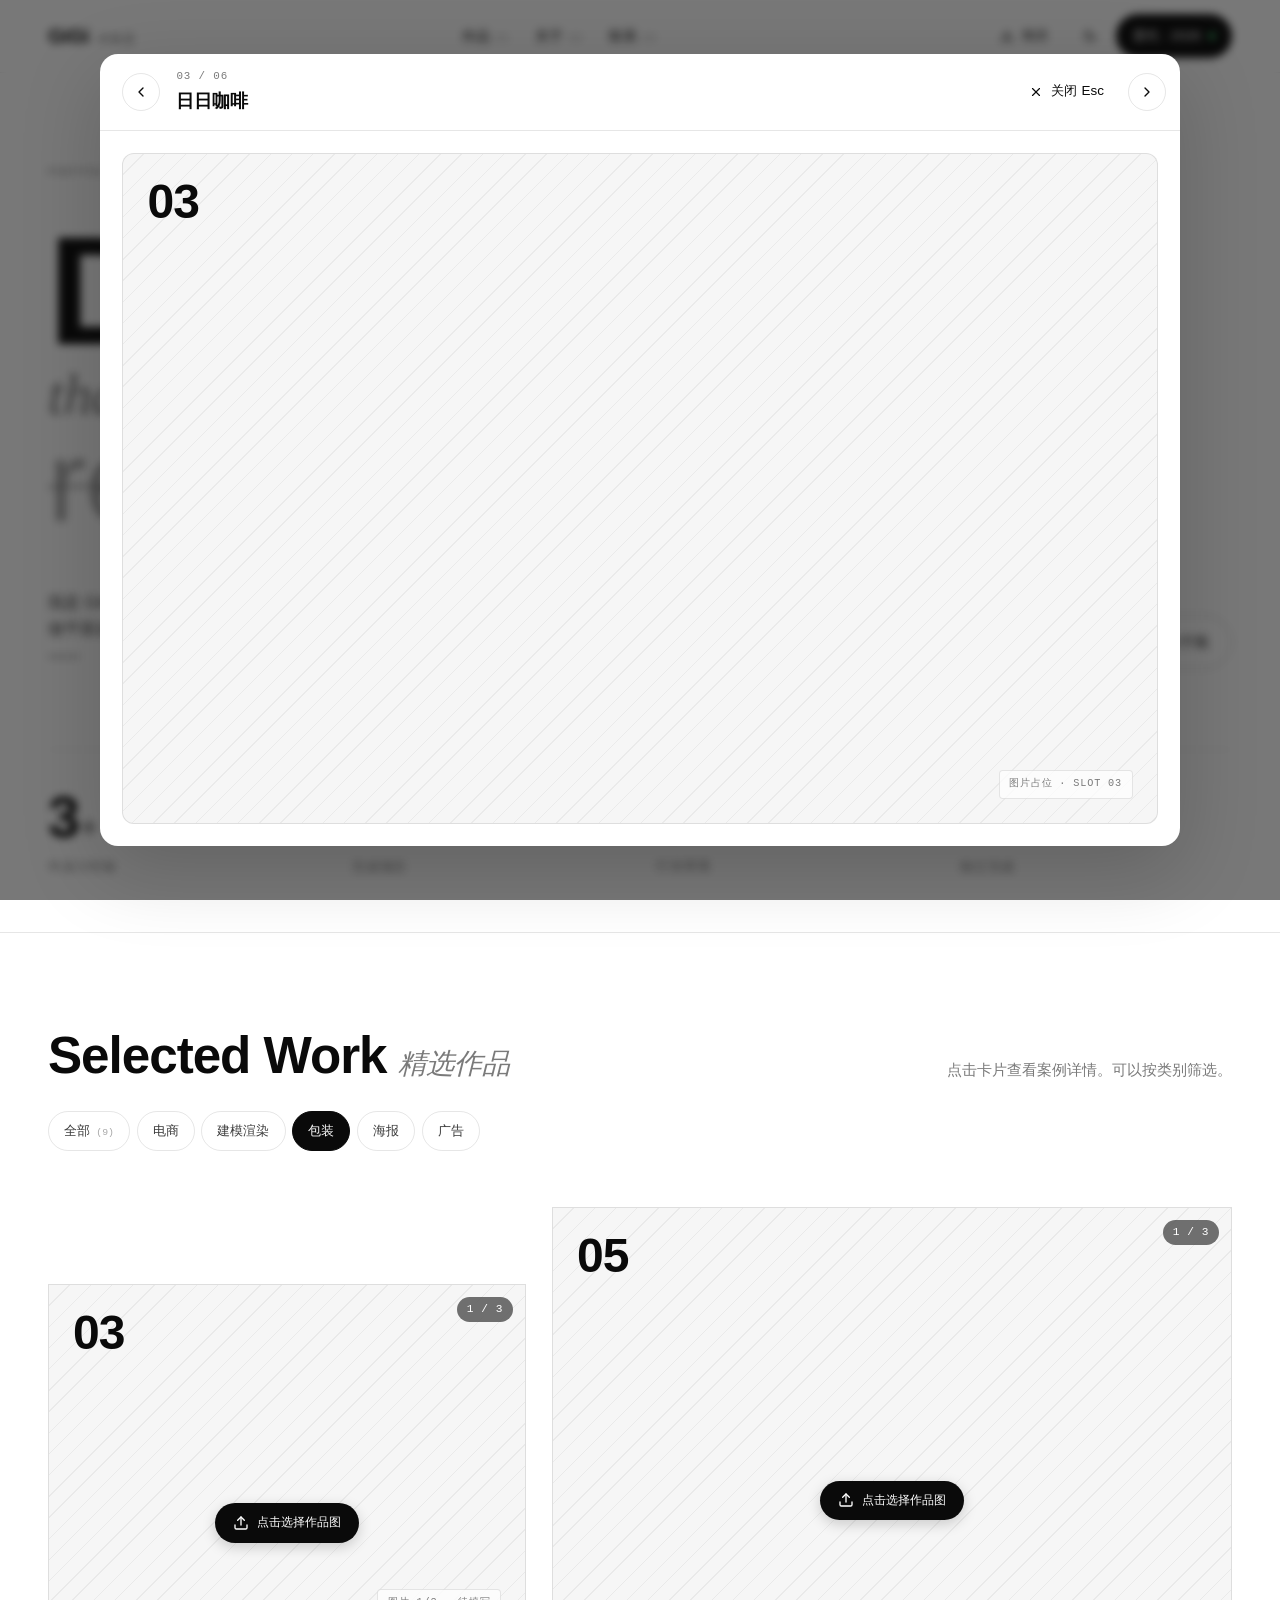
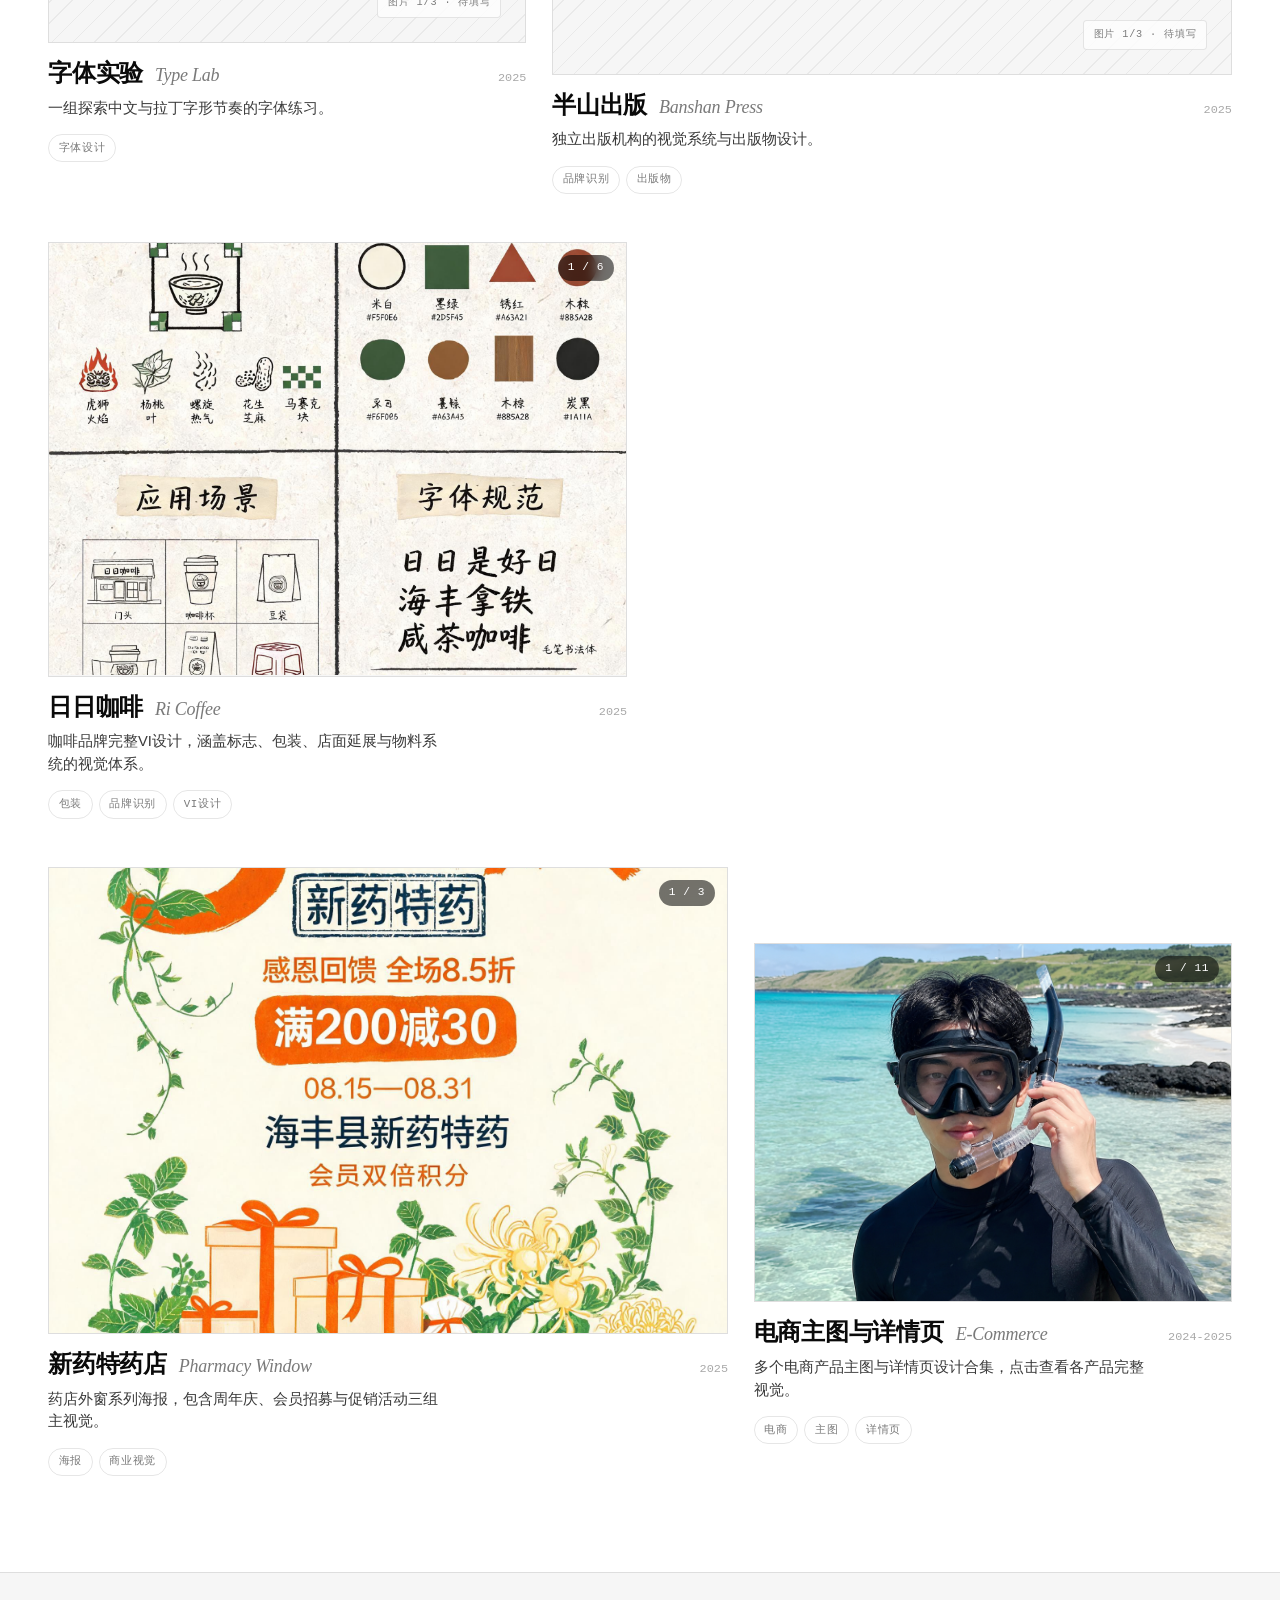
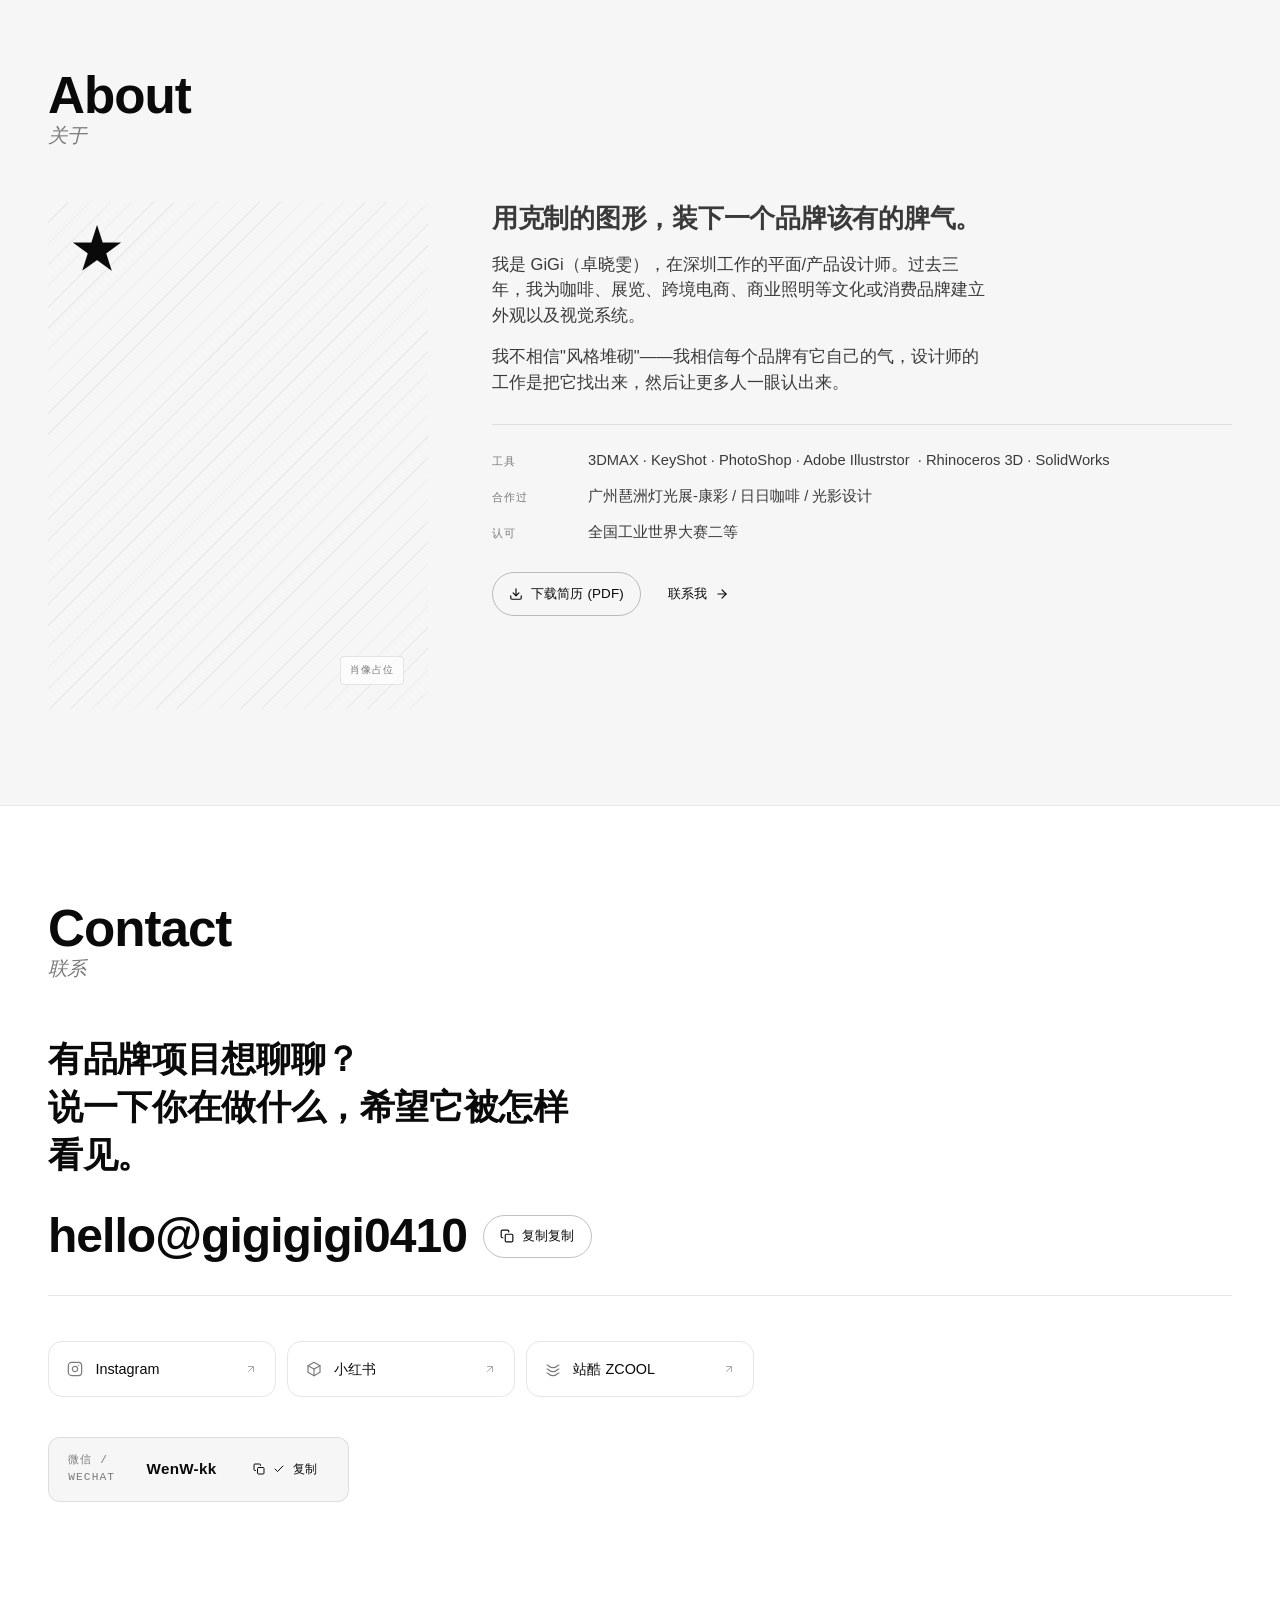
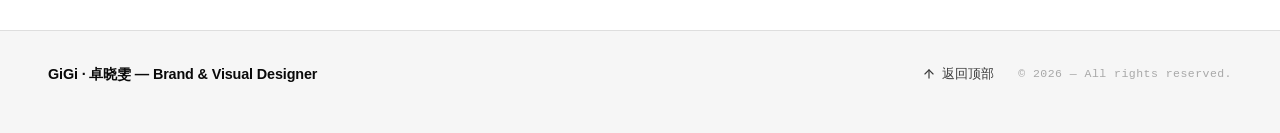
==== commit 0f29b2f6: "??????:?? base href" ====
--- a/index.html
+++ b/index.html
@@ -1,6 +1,7 @@
 <!doctype html>
 <html lang="zh-CN" data-theme="light" class=""><head>
   <meta charset="utf-8">
+  <base href="./">
   <meta name="viewport" content="width=device-width, initial-scale=1">
   <title>GiGi 卓晓雯 — Brand &amp; Visual Designer</title>
   <meta name="description" content="GiGi (卓晓雯) — 品牌视觉设计师。以视觉语言构建可被记住的品牌。">
--- a/styles.css
+++ b/styles.css
@@ -0,0 +1,1600 @@
+/* ============================================================
+   GiGi · 卓晓雯 — 个人作品集
+   风格：Quiet Craft · 黑白灰 · 高级简洁
+   ============================================================ */
+
+/* ============================================================
+   入口互动页（Intro Splash）
+   ============================================================ */
+.intro {
+  position: fixed;
+  inset: 0;
+  z-index: 10000;
+  display: flex;
+  align-items: center;
+  justify-content: center;
+  background: var(--bg);
+  overflow: hidden;
+  transition: opacity .8s var(--ease), visibility .8s var(--ease);
+}
+.intro.is-hidden {
+  opacity: 0;
+  visibility: hidden;
+  pointer-events: none;
+}
+.intro__bg {
+  position: absolute;
+  inset: 0;
+  background:
+    radial-gradient(circle at 30% 20%, var(--bg-3) 0%, transparent 45%),
+    radial-gradient(circle at 70% 80%, var(--bg-4) 0%, transparent 50%);
+  opacity: .6;
+  pointer-events: none;
+}
+.intro__inner {
+  position: relative;
+  z-index: 1;
+  text-align: center;
+  padding: 0 1.5rem;
+  display: flex;
+  flex-direction: column;
+  align-items: center;
+  gap: 1rem;
+}
+.intro__eyebrow {
+  font-family: var(--font-mono);
+  font-size: .68rem;
+  letter-spacing: .16em;
+  color: var(--fg-3);
+  text-transform: uppercase;
+  opacity: 0;
+  animation: introFadeUp .9s var(--ease) .1s forwards;
+}
+.intro__title {
+  font-family: var(--font-sans);
+  font-weight: 700;
+  letter-spacing: -.03em;
+  line-height: 1;
+  display: flex;
+  flex-direction: column;
+  gap: .2rem;
+  margin: 0;
+}
+.intro__line {
+  display: inline-block;
+  font-size: clamp(2.2rem, 8vw, 4.5rem);
+  opacity: 0;
+  transform: translateY(20px);
+  animation: introFadeUp 1s var(--ease) .25s forwards;
+}
+.intro__sub {
+  font-size: .82rem;
+  color: var(--fg-3);
+  letter-spacing: .08em;
+  font-family: var(--font-mono);
+  opacity: 0;
+  animation: introFadeUp .9s var(--ease) .55s forwards;
+}
+.intro__enter {
+  margin-top: .6rem;
+  display: inline-flex;
+  align-items: center;
+  gap: .5rem;
+  padding: .7rem 1.4rem;
+  border: 1px solid var(--fg);
+  border-radius: 999px;
+  background: var(--fg);
+  color: var(--bg);
+  font-size: .82rem;
+  font-weight: 500;
+  letter-spacing: .02em;
+  cursor: pointer;
+  opacity: 0;
+  transform: translateY(20px);
+  animation: introFadeUp 1s var(--ease) .75s forwards;
+  transition: background-color .3s var(--ease), color .3s var(--ease),
+              transform .25s var(--ease-soft), box-shadow .3s var(--ease);
+}
+.intro__enter:hover {
+  background: transparent;
+  color: var(--fg);
+  box-shadow: var(--shadow-md);
+  transform: translateY(-2px);
+}
+.intro__enter:active { transform: translateY(0); }
+.intro__enter svg { transition: transform .3s var(--ease); }
+.intro__enter:hover svg { transform: translateX(4px); }
+.intro__hint {
+  font-size: .68rem;
+  color: var(--fg-4);
+  font-family: var(--font-mono);
+  letter-spacing: .1em;
+  opacity: 0;
+  animation: introFadeUp .9s var(--ease) .95s forwards, introBlink 2.4s ease-in-out 2s infinite;
+}
+/* 右下角署名 */
+.intro__corner {
+  position: absolute;
+  right: clamp(1.2rem, 4vw, 2.4rem);
+  bottom: clamp(1.2rem, 4vw, 2.4rem);
+  z-index: 2;
+  display: flex;
+  flex-direction: column;
+  align-items: flex-end;
+  gap: .15rem;
+  opacity: 0;
+  animation: introFadeUp 1s var(--ease) 1.1s forwards;
+}
+.intro__corner-name {
+  font-family: var(--font-sans);
+  font-weight: 600;
+  font-size: .92rem;
+  letter-spacing: -.01em;
+  color: var(--fg-2);
+}
+.intro__corner-sub {
+  font-family: var(--font-display);
+  font-style: italic;
+  font-weight: 400;
+  font-size: .78rem;
+  color: var(--fg-4);
+}
+@keyframes introFadeUp {
+  to { opacity: 1; transform: none; }
+}
+@keyframes introBlink {
+  0%, 100% { opacity: .4; }
+  50% { opacity: 1; }
+}
+/* 入口页激活时锁定主页面滚动 */
+body.is-intro-lock { overflow: hidden; }
+@media (prefers-reduced-motion: reduce) {
+  .intro__eyebrow, .intro__line, .intro__sub, .intro__enter, .intro__hint {
+    opacity: 1; transform: none; animation: none;
+  }
+}
+
+
+
+/* ---------- 设计令牌（亮色默认） ---------- */
+:root {
+  --bg:        #FFFFFF;
+  --bg-2:      #F6F6F6;
+  --bg-3:      #EDEDED;
+  --bg-4:      #E2E2E2;
+  --fg:        #0A0A0A;
+  --fg-2:      #3A3A3A;
+  --fg-3:      #7A7A7A;
+  --fg-4:      #A8A8A8;
+  --line:      rgba(10, 10, 10, 0.10);
+  --line-2:    rgba(10, 10, 10, 0.06);
+  --line-strong: rgba(10, 10, 10, 0.25);
+  --shadow-sm: 0 1px 2px rgba(0,0,0,.04);
+  --shadow-md: 0 6px 32px rgba(0,0,0,.08);
+  --shadow-lg: 0 24px 80px rgba(0,0,0,.18);
+
+  --font-display: "Instrument Serif", "Songti SC", "Noto Serif SC", serif;
+  --font-sans:    "Inter", "PingFang SC", -apple-system, BlinkMacSystemFont, sans-serif;
+  --font-mono:    "JetBrains Mono", "SF Mono", Menlo, monospace;
+
+  --gutter: clamp(1.25rem, 4vw, 3rem);
+  --maxw:   1360px;
+  --ease:   cubic-bezier(.22, 1, .36, 1);
+  --ease-soft: cubic-bezier(.4, 0, .2, 1);
+}
+
+/* ---------- 深色模式令牌 ---------- */
+html[data-theme="dark"] {
+  --bg:        #0A0A0A;
+  --bg-2:      #111111;
+  --bg-3:      #181818;
+  --bg-4:      #222222;
+  --fg:        #F5F5F5;
+  --fg-2:      #C9C9C9;
+  --fg-3:      #8A8A8A;
+  --fg-4:      #5E5E5E;
+  --line:      rgba(245, 245, 245, 0.12);
+  --line-2:    rgba(245, 245, 245, 0.06);
+  --line-strong: rgba(245, 245, 245, 0.28);
+  --shadow-sm: 0 1px 2px rgba(0,0,0,.4);
+  --shadow-md: 0 6px 32px rgba(0,0,0,.5);
+  --shadow-lg: 0 24px 80px rgba(0,0,0,.7);
+}
+html[data-theme="dark"] .theme-toggle .icon-sun { display: inline-flex; }
+html[data-theme="dark"] .theme-toggle .icon-moon { display: none; }
+html[data-theme="light"] .theme-toggle .icon-sun { display: none; }
+html[data-theme="light"] .theme-toggle .icon-moon { display: inline-flex; }
+
+/* ---------- 重置 ---------- */
+*, *::before, *::after { box-sizing: border-box; margin: 0; padding: 0; }
+html { scroll-behavior: smooth; -webkit-text-size-adjust: 100%; }
+body {
+  font-family: var(--font-sans);
+  background: var(--bg);
+  color: var(--fg);
+  line-height: 1.55;
+  font-size: clamp(15px, 1vw + .55rem, 16.5px);
+  -webkit-font-smoothing: antialiased;
+  text-rendering: optimizeLegibility;
+  overflow-x: hidden;
+  transition: background-color .4s var(--ease), color .4s var(--ease);
+}
+img { display: block; max-width: 100%; }
+a { color: inherit; text-decoration: none; }
+ul { list-style: none; }
+button { font: inherit; color: inherit; background: none; border: 0; cursor: pointer; }
+:focus-visible { outline: 1px solid var(--fg); outline-offset: 3px; }
+::selection { background: var(--fg); color: var(--bg); }
+svg { display: inline-flex; align-items: center; justify-content: center; }
+
+/* ============================================================
+   通用按钮组件（.btn）
+   ============================================================ */
+.btn {
+  position: relative;
+  display: inline-flex;
+  align-items: center;
+  gap: .5rem;
+  padding: .65rem 1rem;
+  border-radius: 999px;
+  font-weight: 500;
+  font-size: .84rem;
+  letter-spacing: .01em;
+  transition:
+    background-color .25s var(--ease),
+    color .25s var(--ease),
+    border-color .25s var(--ease),
+    transform .2s var(--ease-soft),
+    box-shadow .25s var(--ease);
+  white-space: nowrap;
+  user-select: none;
+  border: 1px solid transparent;
+}
+.btn svg { flex-shrink: 0; }
+.btn:active { transform: translateY(1px); }
+
+/* 实心黑按钮（关键行动） */
+.btn--solid {
+  background: var(--fg);
+  color: var(--bg);
+}
+.btn--solid:hover { background: var(--fg-2); box-shadow: var(--shadow-md); }
+.btn--solid .dot {
+  width: 6px; height: 6px; border-radius: 50%;
+  background: #4ade80; box-shadow: 0 0 0 0 rgba(74, 222, 128, .5);
+  animation: pulse 2.4s infinite;
+}
+html[data-theme="dark"] .btn--solid .dot { background: #4ade80; }
+@keyframes pulse {
+  0%   { box-shadow: 0 0 0 0 rgba(74, 222, 128, .55); }
+  70%  { box-shadow: 0 0 0 8px rgba(74, 222, 128, 0); }
+  100% { box-shadow: 0 0 0 0 rgba(74, 222, 128, 0); }
+}
+
+/* 描边按钮 */
+.btn--outline {
+  border-color: var(--line-strong);
+  background: transparent;
+  color: var(--fg);
+}
+.btn--outline:hover {
+  background: var(--fg);
+  color: var(--bg);
+  border-color: var(--fg);
+}
+
+/* 幽灵按钮（只有文字 + 悬停背景） */
+.btn--ghost {
+  background: transparent;
+  color: var(--fg);
+}
+.btn--ghost:hover {
+  background: var(--bg-3);
+}
+.btn--xs { padding: .42rem .7rem; font-size: .74rem; }
+.btn--lg { padding: .95rem 1.4rem; font-size: .9rem; gap: .6rem; }
+
+@media (prefers-reduced-motion: reduce) {
+  * { animation: none !important; transition: none !important; }
+  html { scroll-behavior: auto; }
+  .btn--solid .dot { animation: none !important; }
+}
+
+/* ============================================================
+   滚动进度条
+   ============================================================ */
+.progress {
+  position: fixed;
+  top: 0; left: 0; right: 0;
+  height: 2px;
+  background: transparent;
+  z-index: 900;
+}
+.progress__bar {
+  height: 100%;
+  width: 0;
+  background: var(--fg);
+  transform-origin: left;
+  transition: width .08s linear;
+}
+
+/* ============================================================
+   自定义光标（带标签）
+   ============================================================ */
+.cursor {
+  position: fixed;
+  top: 0; left: 0;
+  z-index: 9999;
+  pointer-events: none;
+  opacity: 0;
+  transform: translate(-50%, -50%);
+  transition: opacity .2s;
+}
+.cursor__ring {
+  width: 10px; height: 10px;
+  border-radius: 50%;
+  background: var(--fg);
+  position: absolute;
+  top: 50%; left: 50%;
+  transform: translate(-50%, -50%);
+  transition: width .3s var(--ease), height .3s var(--ease), opacity .3s var(--ease), background .3s;
+}
+.cursor__label {
+  position: absolute;
+  top: 50%; left: 50%;
+  transform: translate(-50%, -50%);
+  background: var(--fg);
+  color: var(--bg);
+  padding: .45rem .9rem;
+  border-radius: 999px;
+  font-size: .72rem;
+  font-weight: 500;
+  letter-spacing: .02em;
+  white-space: nowrap;
+  opacity: 0;
+  pointer-events: none;
+  font-family: var(--font-sans);
+}
+.cursor.is-active { opacity: 1; }
+.cursor.is-hover .cursor__ring { width: 40px; height: 40px; opacity: .15; }
+.cursor.has-label .cursor__ring { opacity: 0; }
+.cursor.has-label .cursor__label { opacity: 1; }
+@media (hover: none), (pointer: coarse) {
+  .cursor { display: none; }
+}
+
+/* ============================================================
+   滚动揭示
+   ============================================================ */
+[data-reveal] {
+  opacity: 0;
+  transform: translateY(20px);
+  transition: opacity .9s var(--ease), transform .9s var(--ease);
+}
+[data-reveal].is-in { opacity: 1; transform: none; }
+@media (prefers-reduced-motion: reduce) {
+  [data-reveal] { opacity: 1; transform: none; transition: none; }
+}
+
+/* ============================================================
+   通用标题
+   ============================================================ */
+.section-head { margin-bottom: clamp(2rem, 5vw, 3.5rem); }
+.section-head__row {
+  display: flex;
+  align-items: flex-end;
+  justify-content: space-between;
+  gap: 2rem;
+  flex-wrap: wrap;
+  margin-bottom: 1.5rem;
+}
+.section-head h2 {
+  font-family: var(--font-sans);
+  font-weight: 700;
+  font-size: clamp(2rem, 4.5vw, 3.2rem);
+  line-height: 1.05;
+  letter-spacing: -.02em;
+  display: flex;
+  align-items: baseline;
+  gap: .7rem;
+}
+.section-head h2 span {
+  font-family: var(--font-display);
+  font-style: italic;
+  font-weight: 400;
+  font-size: .55em;
+  color: var(--fg-3);
+  letter-spacing: 0;
+}
+.section-head--stack h2 { flex-direction: column; align-items: flex-start; gap: .2rem; }
+.section-head--stack h2 span { font-size: .38em; }
+.section-head__note {
+  font-size: .92rem;
+  color: var(--fg-3);
+  max-width: 40ch;
+  line-height: 1.6;
+}
+
+/* ============================================================
+   导航
+   ============================================================ */
+.nav {
+  position: sticky;
+  top: 0; z-index: 100;
+  display: flex;
+  align-items: center;
+  justify-content: space-between;
+  gap: 1rem;
+  padding: .9rem var(--gutter);
+  background: color-mix(in oklab, var(--bg) 82%, transparent);
+  backdrop-filter: blur(14px) saturate(140%);
+  -webkit-backdrop-filter: blur(14px) saturate(140%);
+  border-bottom: 1px solid var(--line-2);
+}
+.nav__mark { display: flex; align-items: baseline; gap: .5rem; }
+.nav__mark-name {
+  font-weight: 700;
+  font-size: 1.25rem;
+  letter-spacing: -.01em;
+}
+.nav__mark-sub {
+  font-family: var(--font-mono);
+  font-size: .72rem;
+  color: var(--fg-3);
+  letter-spacing: .06em;
+}
+.nav__links {
+  display: flex;
+  gap: clamp(.8rem, 2vw, 1.8rem);
+}
+.nav__links a {
+  font-size: .86rem;
+  display: inline-flex;
+  align-items: baseline;
+  gap: .4rem;
+  font-weight: 500;
+  padding: .25rem 0;
+  position: relative;
+}
+.nav__links a i {
+  font-style: normal;
+  font-family: var(--font-mono);
+  font-size: .66rem;
+  color: var(--fg-4);
+  letter-spacing: .04em;
+}
+.nav__links a::after {
+  content: "";
+  position: absolute;
+  left: 0; bottom: 0;
+  height: 1px; width: 0;
+  background: var(--fg);
+  transition: width .3s var(--ease);
+}
+.nav__links a:hover::after { width: 100%; }
+
+.nav__actions {
+  display: flex;
+  align-items: center;
+  gap: .4rem;
+}
+.theme-toggle { width: 38px; height: 38px; justify-content: center; padding: 0; }
+
+@media (max-width: 820px) {
+  .nav__links { display: none; }
+  .nav__actions .btn span { display: none; }
+  .nav__actions .btn { padding: .6rem; }
+}
+
+/* ============================================================
+   首屏
+   ============================================================ */
+.hero {
+  max-width: var(--maxw);
+  margin: 0 auto;
+  padding: clamp(3rem, 10vh, 7rem) var(--gutter) clamp(2.5rem, 6vh, 4.5rem);
+  position: relative;
+}
+.hero__eyebrow {
+  font-family: var(--font-mono);
+  font-size: .72rem;
+  letter-spacing: .14em;
+  color: var(--fg-3);
+  text-transform: uppercase;
+  margin-bottom: clamp(1.5rem, 3.5vw, 2.5rem);
+}
+.hero__title {
+  font-family: var(--font-sans);
+  font-weight: 800;
+  letter-spacing: -.035em;
+  line-height: .92;
+  display: flex;
+  flex-direction: column;
+  gap: clamp(.1rem, 1vw, .4rem);
+  margin-bottom: clamp(2rem, 5vw, 3.5rem);
+  overflow: hidden;
+}
+.hero__line {
+  display: inline-block;
+  font-size: clamp(3.2rem, 12vw, 11rem);
+}
+.hero__line--2 {
+  display: inline-flex;
+  align-items: baseline;
+  gap: clamp(.5rem, 1.5vw, 1rem);
+  font-size: clamp(2.2rem, 8vw, 7.5rem);
+  color: var(--fg-2);
+}
+.hero__line--2 i {
+  font-family: var(--font-display);
+  font-style: italic;
+  font-weight: 400;
+  color: var(--fg-3);
+  font-size: .55em;
+  letter-spacing: 0;
+}
+.hero__line--2 em {
+  font-style: normal;
+  font-weight: 300;
+  font-size: .55em;
+  letter-spacing: .08em;
+  color: var(--fg-3);
+}
+.hero__line--3 {
+  display: inline-flex;
+  align-items: baseline;
+  gap: clamp(.8rem, 2vw, 1.5rem);
+  font-size: clamp(2.6rem, 9vw, 8.5rem);
+}
+.hero__line--3 .strike {
+  position: relative;
+  color: var(--fg-4);
+  font-weight: 300;
+}
+.hero__line--3 .strike::after {
+  content: "";
+  position: absolute;
+  left: -2%; right: -2%;
+  top: 50%;
+  height: 2px;
+  background: var(--fg-3);
+  transform: translateY(-50%) rotate(-1.2deg);
+}
+.hero__line--3 span:last-child { font-weight: 800; }
+
+.hero__row {
+  display: grid;
+  grid-template-columns: 1.4fr 1fr;
+  gap: clamp(2rem, 5vw, 4rem);
+  align-items: end;
+  margin-bottom: clamp(3rem, 7vw, 5rem);
+}
+.hero__lede {
+  font-size: clamp(1rem, 1.15vw, 1.18rem);
+  line-height: 1.65;
+  color: var(--fg-2);
+  max-width: 42ch;
+}
+.hero__cta {
+  display: flex;
+  flex-wrap: wrap;
+  gap: .7rem;
+  justify-content: flex-end;
+}
+
+.stats {
+  display: grid;
+  grid-template-columns: repeat(4, 1fr);
+  gap: clamp(1rem, 3vw, 2rem);
+  padding-top: clamp(1.5rem, 3vw, 2.5rem);
+  border-top: 1px solid var(--line);
+}
+.stat {
+  display: flex;
+  flex-wrap: wrap;
+  align-items: baseline;
+  gap: .1rem;
+}
+.stat__num {
+  font-size: clamp(2.2rem, 5vw, 3.6rem);
+  font-weight: 700;
+  letter-spacing: -.02em;
+  line-height: 1;
+  display: inline-block;
+  font-variant-numeric: tabular-nums;
+}
+.stat__unit {
+  font-size: clamp(1.2rem, 2.5vw, 1.8rem);
+  font-weight: 600;
+  color: var(--fg-3);
+  margin-right: .3rem;
+}
+.stat__label {
+  width: 100%;
+  margin-top: .45rem;
+  font-size: .8rem;
+  color: var(--fg-3);
+  font-family: var(--font-mono);
+  letter-spacing: .06em;
+  text-transform: uppercase;
+}
+
+@media (max-width: 860px) {
+  .hero__row { grid-template-columns: 1fr; }
+  .hero__cta { justify-content: flex-start; }
+  .stats { grid-template-columns: repeat(2, 1fr); gap: 1.5rem; }
+}
+
+/* ============================================================
+   作品 + 过滤
+   ============================================================ */
+.work {
+  max-width: var(--maxw);
+  margin: 0 auto;
+  padding: clamp(3rem, 8vw, 6rem) var(--gutter);
+  border-top: 1px solid var(--line);
+}
+
+.filters {
+  display: flex;
+  flex-wrap: wrap;
+  gap: .4rem;
+  margin-top: 1.8rem;
+}
+.filter {
+  padding: .55rem .95rem;
+  border: 1px solid var(--line);
+  border-radius: 999px;
+  font-size: .82rem;
+  font-weight: 500;
+  color: var(--fg-2);
+  background: transparent;
+  transition: all .25s var(--ease);
+}
+.filter i {
+  font-style: normal;
+  color: var(--fg-4);
+  font-family: var(--font-mono);
+  font-size: .75em;
+  margin-left: .15rem;
+}
+.filter:hover { border-color: var(--line-strong); color: var(--fg); }
+.filter.is-active {
+  background: var(--fg);
+  color: var(--bg);
+  border-color: var(--fg);
+}
+.filter.is-active i { color: rgba(255,255,255,.65); }
+
+.work__list {
+  display: grid;
+  grid-template-columns: repeat(12, 1fr);
+  gap: clamp(1.5rem, 4vw, 3rem) clamp(1rem, 2vw, 2rem);
+}
+.project {
+  grid-column: span 6;
+  display: flex;
+  flex-direction: column;
+  transition: opacity .4s var(--ease), transform .4s var(--ease);
+}
+.project.is-hidden {
+  display: none;
+}
+.work__list .project:nth-child(3n - 1) { grid-column: span 7; }
+.work__list .project:nth-child(3n)     { grid-column: span 5; margin-top: clamp(2rem, 6vw, 5rem); }
+
+@media (max-width: 960px) {
+  .work__list .project,
+  .work__list .project:nth-child(3n - 1),
+  .work__list .project:nth-child(3n) {
+    grid-column: span 12;
+    margin-top: 0;
+  }
+}
+
+/* 图片槽 + 悬停蒙层 */
+.project__link {
+  position: relative;
+  display: block;
+  overflow: hidden;
+  aspect-ratio: 4 / 3;
+  background: var(--bg-2);
+  border: 1px solid var(--line);
+}
+.project:nth-child(3n - 1) .project__link { aspect-ratio: 16 / 11; }
+.project__overlay {
+  position: absolute;
+  inset: 0;
+  display: flex;
+  align-items: flex-end;
+  justify-content: flex-end;
+  padding: 1rem 1.1rem;
+  background: linear-gradient(to top, rgba(0,0,0,.55) 0%, rgba(0,0,0,0) 45%);
+  opacity: 0;
+  transition: opacity .35s var(--ease);
+  pointer-events: none;
+}
+.project__view {
+  background: var(--bg);
+  color: var(--fg);
+  padding: .55rem 1rem;
+  border-radius: 999px;
+  font-size: .78rem;
+  font-weight: 500;
+  transform: translateY(10px);
+  transition: transform .35s var(--ease);
+  box-shadow: var(--shadow-sm);
+}
+.project__link:hover .project__overlay { opacity: 1; }
+.project__link:hover .project__view { transform: translateY(0); }
+@media (hover: none) {
+  .project__overlay { opacity: 0; display: none; }
+}
+
+/* 媒体（含占位） */
+.media {
+  width: 100%;
+  height: 100%;
+  position: relative;
+  background: var(--bg-2);
+  overflow: hidden;
+}
+.media__img {
+  position: absolute; inset: 0;
+  width: 100%; height: 100%;
+  object-fit: cover;
+  transition: transform .9s var(--ease), filter .4s;
+}
+.project__link:hover .media__img { transform: scale(1.05); }
+.media__placeholder {
+  position: absolute;
+  inset: 0;
+  display: flex;
+  flex-direction: column;
+  justify-content: space-between;
+  padding: clamp(1rem, 2vw, 1.5rem);
+  background:
+    repeating-linear-gradient(135deg,
+      transparent 0 14px,
+      color-mix(in oklab, var(--fg) 5%, transparent) 14px 15px);
+}
+.media__num {
+  font-family: var(--font-sans);
+  font-weight: 800;
+  font-size: clamp(2rem, 4vw, 3rem);
+  line-height: 1;
+  color: var(--fg);
+  letter-spacing: -.02em;
+}
+.media__hint {
+  align-self: flex-end;
+  font-family: var(--font-mono);
+  font-size: .64rem;
+  letter-spacing: .08em;
+  text-transform: uppercase;
+  color: var(--fg-3);
+  padding: .35rem .6rem;
+  border: 1px solid var(--line);
+  background: color-mix(in oklab, var(--bg) 70%, transparent);
+  border-radius: 4px;
+}
+.media--portrait {
+  aspect-ratio: 3 / 4;
+  max-width: 420px;
+  width: 100%;
+  display: block;
+}
+
+.project__link:hover .media { border-color: var(--fg); }
+.project__link:hover .media__num { color: var(--bg); background: var(--fg); padding: .1em .25em; border-radius: 4px; transition: all .35s var(--ease); display: inline-block; align-self: flex-start; }
+
+/* =============================
+   项目卡片轮播
+   ============================= */
+.carousel {
+  cursor: grab;
+}
+.carousel__track {
+  display: flex;
+  width: 100%;
+  height: 100%;
+  transition: transform .55s var(--ease);
+  will-change: transform;
+}
+.carousel.is-dragging .carousel__track {
+  transition: none;
+}
+.carousel__slide {
+  flex: 0 0 100%;
+  width: 100%;
+  height: 100%;
+  position: relative;
+  user-select: none;
+  -webkit-user-drag: none;
+}
+.carousel__slide img {
+  pointer-events: none;
+  -webkit-user-drag: none;
+}
+
+/* 左右切换按钮 */
+.carousel__btn {
+  position: absolute;
+  top: 50%;
+  transform: translateY(-50%);
+  width: 38px;
+  height: 38px;
+  display: flex;
+  align-items: center;
+  justify-content: center;
+  border-radius: 50%;
+  background: rgba(255, 255, 255, 0.92);
+  color: #1a1a1a;
+  border: 1px solid rgba(0, 0, 0, 0.06);
+  opacity: 0;
+  z-index: 3;
+  cursor: pointer;
+  backdrop-filter: blur(6px);
+  -webkit-backdrop-filter: blur(6px);
+  transition: opacity .3s var(--ease), background .25s var(--ease), transform .25s var(--ease);
+  box-shadow: 0 2px 12px rgba(0, 0, 0, 0.12);
+}
+.carousel__prev { left: 12px; }
+.carousel__next { right: 12px; }
+.project__link:hover .carousel__btn,
+.project__link:focus-within .carousel__btn { opacity: 1; }
+.carousel__btn:hover {
+  background: #fff;
+  transform: translateY(-50%) scale(1.08);
+}
+.carousel__btn:active { transform: translateY(-50%) scale(0.95); }
+.carousel__btn:disabled {
+  opacity: 0 !important;
+  pointer-events: none;
+}
+.carousel__btn:focus-visible {
+  outline: 2px solid var(--fg);
+  outline-offset: 2px;
+}
+
+/* 指示点 */
+.carousel__dots {
+  position: absolute;
+  bottom: 14px;
+  left: 50%;
+  transform: translateX(-50%);
+  display: flex;
+  gap: 7px;
+  z-index: 3;
+  opacity: 0;
+  transition: opacity .3s var(--ease);
+}
+.project__link:hover .carousel__dots,
+.project__link:focus-within .carousel__dots { opacity: 1; }
+.carousel__dot {
+  width: 7px;
+  height: 7px;
+  border-radius: 50%;
+  background: rgba(255, 255, 255, 0.55);
+  border: none;
+  padding: 0;
+  cursor: pointer;
+  transition: all .3s var(--ease);
+}
+.carousel__dot:hover { background: rgba(255, 255, 255, 0.85); }
+.carousel__dot.is-active {
+  background: #fff;
+  width: 22px;
+  border-radius: 4px;
+}
+.carousel__dot:focus-visible {
+  outline: 2px solid #fff;
+  outline-offset: 2px;
+}
+
+/* 计数器 */
+.carousel__count {
+  position: absolute;
+  top: 12px;
+  right: 12px;
+  font-family: var(--font-mono);
+  font-size: 0.7rem;
+  letter-spacing: 0.05em;
+  color: #fff;
+  background: rgba(0, 0, 0, 0.55);
+  padding: 4px 10px;
+  border-radius: 999px;
+  z-index: 3;
+  backdrop-filter: blur(6px);
+  -webkit-backdrop-filter: blur(6px);
+  pointer-events: none;
+}
+
+/* 移动端始终显示控件 */
+@media (hover: none) {
+  .carousel__btn { opacity: 1; }
+  .carousel__dots { opacity: 1; }
+  .carousel__btn {
+    width: 34px;
+    height: 34px;
+  }
+}
+
+/* 触摸拖动时的视觉反馈 */
+.carousel.is-dragging {
+  cursor: grabbing;
+}
+.carousel.is-dragging .carousel__btn {
+  opacity: 0 !important;
+}
+
+/* 占位中的"点击选择作品图"按钮 */
+.media__upload-btn {
+  position: absolute;
+  left: 50%;
+  top: 50%;
+  transform: translate(-50%, 40px);
+  display: inline-flex;
+  align-items: center;
+  gap: 8px;
+  padding: 10px 18px;
+  background: var(--fg);
+  color: var(--bg);
+  border: none;
+  border-radius: 999px;
+  font-size: 0.78rem;
+  font-weight: 500;
+  font-family: var(--font-sans);
+  cursor: pointer;
+  z-index: 4;
+  transition: all .3s var(--ease);
+  box-shadow: 0 4px 14px rgba(0,0,0,0.18);
+  white-space: nowrap;
+}
+.media__upload-btn:hover {
+  transform: translate(-50%, 38px) scale(1.04);
+  box-shadow: 0 6px 20px rgba(0,0,0,0.28);
+}
+.media__upload-btn:active {
+  transform: translate(-50%, 40px) scale(0.97);
+}
+.media__upload-btn:focus-visible {
+  outline: 2px solid var(--accent, #2FB287);
+  outline-offset: 2px;
+}
+@media (max-width: 640px) {
+  .media__upload-btn {
+    transform: translate(-50%, 30px);
+    padding: 9px 14px;
+    font-size: 0.7rem;
+  }
+  .media__upload-btn:hover {
+    transform: translate(-50%, 30px) scale(1.04);
+  }
+}
+
+/* 选图后的换图/清除按钮 */
+.media__img-actions {
+  position: absolute;
+  top: 12px;
+  left: 12px;
+  display: flex;
+  gap: 8px;
+  z-index: 4;
+  opacity: 0;
+  transition: opacity .3s var(--ease);
+}
+.carousel:hover .media__img-actions,
+.carousel:focus-within .media__img-actions {
+  opacity: 1;
+}
+@media (hover: none) {
+  .media__img-actions { opacity: 1; }
+}
+.media__img-btn {
+  padding: 6px 12px;
+  background: rgba(255, 255, 255, 0.95);
+  color: #1a1a1a;
+  border: none;
+  border-radius: 999px;
+  font-size: 0.7rem;
+  font-weight: 500;
+  font-family: var(--font-sans);
+  cursor: pointer;
+  backdrop-filter: blur(6px);
+  -webkit-backdrop-filter: blur(6px);
+  box-shadow: 0 2px 8px rgba(0,0,0,0.15);
+  transition: transform .25s var(--ease), background .25s;
+}
+.media__img-btn:hover {
+  transform: scale(1.05);
+  background: #fff;
+}
+.media__img-btn--danger {
+  background: rgba(220, 40, 40, 0.92);
+  color: #fff;
+}
+.media__img-btn--danger:hover {
+  background: #e02020;
+}
+
+/* 项目信息 */
+.project__info {
+  padding-top: 1rem;
+}
+.project__top {
+  display: flex;
+  align-items: baseline;
+  justify-content: space-between;
+  gap: 1rem;
+}
+.project__info h3 {
+  font-family: var(--font-sans);
+  font-size: clamp(1.2rem, 2vw, 1.5rem);
+  font-weight: 600;
+  line-height: 1.2;
+  letter-spacing: -.01em;
+}
+.project__info h3 em {
+  font-family: var(--font-display);
+  font-style: italic;
+  font-weight: 400;
+  color: var(--fg-3);
+  font-size: .75em;
+  margin-left: .35rem;
+}
+.project__year {
+  font-family: var(--font-mono);
+  font-size: .74rem;
+  color: var(--fg-4);
+  flex-shrink: 0;
+}
+.project__desc {
+  margin-top: .55rem;
+  color: var(--fg-2);
+  font-size: .92rem;
+  max-width: 48ch;
+}
+.project__tags {
+  display: flex;
+  flex-wrap: wrap;
+  gap: .4rem;
+  margin-top: .9rem;
+}
+.project__tags li {
+  font-family: var(--font-mono);
+  font-size: .68rem;
+  letter-spacing: .06em;
+  text-transform: uppercase;
+  color: var(--fg-3);
+  border: 1px solid var(--line);
+  padding: .3rem .6rem;
+  border-radius: 999px;
+}
+
+.work__empty {
+  text-align: center;
+  padding: 3rem 1rem;
+  color: var(--fg-3);
+  font-family: var(--font-display);
+  font-style: italic;
+  font-size: 1.1rem;
+}
+
+/* ============================================================
+   关于
+   ============================================================ */
+.about {
+  border-top: 1px solid var(--line);
+  background: var(--bg-2);
+}
+.about__inner {
+  max-width: var(--maxw);
+  margin: 0 auto;
+  padding: clamp(3rem, 8vw, 6rem) var(--gutter);
+}
+.about__body {
+  display: grid;
+  grid-template-columns: 380px 1fr;
+  gap: clamp(2rem, 5vw, 4.5rem);
+  align-items: start;
+}
+.about__lede {
+  font-family: var(--font-sans);
+  font-weight: 600;
+  font-size: clamp(1.3rem, 2vw, 1.7rem);
+  line-height: 1.3;
+  margin-bottom: 1.3rem;
+  letter-spacing: -.01em;
+}
+.about__text p { margin-bottom: 1rem; color: var(--fg-2); max-width: 54ch; }
+.about__lists {
+  margin: 1.8rem 0;
+  padding-top: 1.5rem;
+  border-top: 1px solid var(--line);
+  display: flex;
+  flex-direction: column;
+  gap: .8rem;
+}
+.about__lists dl {
+  display: grid;
+  grid-template-columns: 80px 1fr;
+  gap: 1rem;
+  align-items: baseline;
+}
+.about__lists dt {
+  font-family: var(--font-mono);
+  font-size: .7rem;
+  letter-spacing: .1em;
+  text-transform: uppercase;
+  color: var(--fg-3);
+}
+.about__lists dd { font-size: .92rem; color: var(--fg-2); }
+.about__actions {
+  display: flex;
+  flex-wrap: wrap;
+  gap: .6rem;
+  margin-top: .5rem;
+}
+
+@media (max-width: 860px) {
+  .about__body { grid-template-columns: 1fr; }
+  .about .media--portrait { max-width: 320px; }
+}
+
+/* ============================================================
+   联系
+   ============================================================ */
+.contact {
+  border-top: 1px solid var(--line);
+}
+.contact__inner {
+  max-width: var(--maxw);
+  margin: 0 auto;
+  padding: clamp(3rem, 8vw, 6rem) var(--gutter) clamp(4rem, 10vw, 8rem);
+}
+.contact__lede {
+  font-family: var(--font-sans);
+  font-weight: 600;
+  font-size: clamp(1.5rem, 3vw, 2.2rem);
+  line-height: 1.35;
+  max-width: 28ch;
+  margin-bottom: 2rem;
+  letter-spacing: -.01em;
+}
+.contact__email-row {
+  display: flex;
+  flex-wrap: wrap;
+  align-items: center;
+  gap: 1rem;
+  margin-bottom: 2.8rem;
+  padding-bottom: 2rem;
+  border-bottom: 1px solid var(--line);
+}
+.contact__email {
+  font-family: var(--font-sans);
+  font-weight: 700;
+  font-size: clamp(1.8rem, 4vw, 3rem);
+  letter-spacing: -.02em;
+  line-height: 1.1;
+  position: relative;
+}
+.contact__email::after {
+  content: "";
+  position: absolute;
+  left: 0; right: 0;
+  bottom: -2px;
+  height: 2px;
+  background: currentColor;
+  transform: scaleX(0);
+  transform-origin: left;
+  transition: transform .4s var(--ease);
+}
+.contact__email:hover::after { transform: scaleX(1); }
+
+/* 复制按钮成功态 */
+.copy-btn .check-icon { display: none; }
+.copy-btn.is-copied { background: var(--fg); color: var(--bg); border-color: var(--fg); }
+.copy-btn.is-copied .copy-icon { display: none; }
+.copy-btn.is-copied .check-icon { display: inline-flex; }
+.copy-btn.is-copied .copy-text::before { content: "已复制"; }
+.copy-btn .copy-text::before { content: attr(data-text, "复制"); }
+.copy-btn:not(.is-copied) .copy-text::before { content: "复制"; }
+
+/* 社交卡片按钮 */
+.socials {
+  display: grid;
+  grid-template-columns: repeat(auto-fill, minmax(200px, 1fr));
+  gap: .7rem;
+  margin-bottom: 2.5rem;
+}
+.social {
+  display: flex;
+  align-items: center;
+  gap: .8rem;
+  padding: 1rem 1.1rem;
+  border: 1px solid var(--line);
+  border-radius: 14px;
+  transition: all .3s var(--ease);
+  font-size: .9rem;
+  font-weight: 500;
+}
+.social svg:first-child { color: var(--fg-3); transition: color .3s; }
+.social svg:last-child {
+  margin-left: auto;
+  color: var(--fg-4);
+  transition: transform .3s var(--ease), color .3s;
+}
+.social:hover {
+  background: var(--fg);
+  color: var(--bg);
+  border-color: var(--fg);
+  transform: translateY(-2px);
+  box-shadow: var(--shadow-md);
+}
+.social:hover svg:first-child { color: var(--bg); }
+.social:hover svg:last-child { color: var(--bg); transform: translate(3px, -3px); }
+
+.wechat-row {
+  display: inline-flex;
+  align-items: center;
+  gap: 1rem;
+  padding: .9rem 1.2rem;
+  background: var(--bg-2);
+  border: 1px solid var(--line);
+  border-radius: 12px;
+}
+.wechat-k {
+  font-family: var(--font-mono);
+  font-size: .7rem;
+  letter-spacing: .1em;
+  text-transform: uppercase;
+  color: var(--fg-3);
+}
+.wechat-v {
+  font-weight: 600;
+  font-size: .95rem;
+  letter-spacing: .02em;
+}
+
+/* ============================================================
+   页脚
+   ============================================================ */
+.footer {
+  border-top: 1px solid var(--line);
+  background: var(--bg-2);
+}
+.footer__inner {
+  max-width: var(--maxw);
+  margin: 0 auto;
+  padding: 2rem var(--gutter) 3rem;
+  display: flex;
+  align-items: center;
+  justify-content: space-between;
+  gap: 1rem;
+  flex-wrap: wrap;
+}
+.footer__name {
+  font-weight: 600;
+  font-size: .9rem;
+  letter-spacing: -.01em;
+}
+.footer__right {
+  display: flex;
+  align-items: center;
+  gap: 1.5rem;
+  flex-wrap: wrap;
+}
+.footer__top {
+  display: inline-flex;
+  align-items: center;
+  gap: .4rem;
+  font-size: .8rem;
+  color: var(--fg-2);
+}
+.footer__top:hover { color: var(--fg); }
+.footer__copy {
+  font-family: var(--font-mono);
+  font-size: .72rem;
+  color: var(--fg-4);
+  letter-spacing: .04em;
+}
+
+/* ============================================================
+   返回顶部（浮动）
+   ============================================================ */
+.to-top {
+  position: fixed;
+  right: 1.3rem;
+  bottom: 1.3rem;
+  width: 44px; height: 44px;
+  border-radius: 50%;
+  background: var(--fg);
+  color: var(--bg);
+  display: inline-flex;
+  align-items: center;
+  justify-content: center;
+  opacity: 0;
+  transform: translateY(12px);
+  pointer-events: none;
+  transition: all .3s var(--ease);
+  z-index: 500;
+  box-shadow: var(--shadow-md);
+}
+.to-top:hover { transform: translateY(-2px); box-shadow: var(--shadow-lg); }
+.to-top.is-visible {
+  opacity: 1;
+  transform: translateY(0);
+  pointer-events: auto;
+}
+
+/* ============================================================
+   Modal 案例弹窗
+   ============================================================ */
+.modal {
+  position: fixed;
+  inset: 0;
+  z-index: 2000;
+  display: flex;
+  align-items: center;
+  justify-content: center;
+  visibility: hidden;
+  pointer-events: none;
+}
+.modal.is-open { visibility: visible; pointer-events: auto; }
+
+.modal__scrim {
+  position: absolute;
+  inset: 0;
+  background: color-mix(in oklab, var(--fg) 55%, transparent);
+  backdrop-filter: blur(4px);
+  -webkit-backdrop-filter: blur(4px);
+  opacity: 0;
+  transition: opacity .35s var(--ease);
+}
+.modal.is-open .modal__scrim { opacity: 1; }
+
+.modal__panel {
+  position: relative;
+  width: min(1080px, calc(100vw - 2rem));
+  height: min(88vh, 900px);
+  background: var(--bg);
+  border-radius: 18px;
+  overflow: hidden;
+  display: flex;
+  flex-direction: column;
+  box-shadow: var(--shadow-lg);
+  transform: translateY(14px) scale(.98);
+  opacity: 0;
+  transition: transform .4s var(--ease), opacity .4s var(--ease);
+}
+.modal.is-open .modal__panel { transform: translateY(0) scale(1); opacity: 1; }
+
+.modal__head {
+  display: flex;
+  align-items: center;
+  gap: 1rem;
+  padding: .9rem .9rem .9rem 1.4rem;
+  border-bottom: 1px solid var(--line);
+  flex-shrink: 0;
+}
+.modal__nav {
+  width: 38px; height: 38px;
+  border-radius: 50%;
+  display: inline-flex;
+  align-items: center;
+  justify-content: center;
+  border: 1px solid var(--line);
+  transition: all .2s var(--ease);
+  color: var(--fg);
+  flex-shrink: 0;
+}
+.modal__nav:hover { background: var(--bg-3); border-color: var(--line-strong); }
+.modal__nav:disabled { opacity: .35; cursor: not-allowed; }
+
+.modal__title-wrap { flex: 1; min-width: 0; }
+.modal__index {
+  display: block;
+  font-family: var(--font-mono);
+  font-size: .68rem;
+  color: var(--fg-3);
+  letter-spacing: .08em;
+  margin-bottom: .1rem;
+}
+.modal__title {
+  font-family: var(--font-sans);
+  font-size: 1.15rem;
+  font-weight: 600;
+  letter-spacing: -.01em;
+  white-space: nowrap;
+  overflow: hidden;
+  text-overflow: ellipsis;
+}
+.modal__head-actions {
+  display: flex;
+  align-items: center;
+  gap: .4rem;
+  flex-shrink: 0;
+}
+
+.modal__body {
+  overflow-y: auto;
+  flex: 1;
+  padding: 1.4rem;
+}
+.modal__hero {
+  aspect-ratio: 16 / 9;
+  border: 1px solid var(--line);
+  border-radius: 12px;
+  overflow: hidden;
+  margin-bottom: 1.8rem;
+  min-height: 200px;
+  width: 100%;
+}
+
+.modal__grid {
+  display: grid;
+  grid-template-columns: 220px 1fr;
+  gap: clamp(1.5rem, 3vw, 2.5rem);
+  align-items: start;
+}
+.modal__year {
+  font-family: var(--font-mono);
+  font-size: .8rem;
+  letter-spacing: .08em;
+  text-transform: uppercase;
+  color: var(--fg-3);
+  margin-bottom: .8rem;
+}
+.modal__tags {
+  display: flex;
+  flex-wrap: wrap;
+  gap: .4rem;
+}
+.modal__tags li {
+  font-family: var(--font-mono);
+  font-size: .68rem;
+  letter-spacing: .06em;
+  text-transform: uppercase;
+  color: var(--fg-2);
+  border: 1px solid var(--line);
+  padding: .3rem .6rem;
+  border-radius: 999px;
+}
+.modal__copy p { color: var(--fg-2); margin-bottom: 1rem; line-height: 1.7; }
+.modal__copy h4 {
+  font-family: var(--font-sans);
+  font-weight: 600;
+  font-size: .86rem;
+  letter-spacing: .1em;
+  text-transform: uppercase;
+  color: var(--fg-3);
+  margin: 1.4rem 0 .55rem;
+}
+.modal__copy ul { padding-left: 1.1em; color: var(--fg-2); line-height: 1.75; }
+.modal__copy ul li { list-style: disc; margin-bottom: .35em; }
+
+@media (max-width: 760px) {
+  .modal__panel { width: calc(100vw - 1rem); height: calc(100vh - 1rem); border-radius: 14px; }
+  .modal__grid { grid-template-columns: 1fr; }
+  .modal__head { padding-left: 1rem; }
+  .modal__title { font-size: 1rem; }
+}
+
+/* ============================================================
+   电商合集细分展示（Eco Showcase）
+   ============================================================ */
+.eco-showcase {
+  position: fixed;
+  inset: 0;
+  z-index: 10001;
+  display: none;
+  flex-direction: column;
+  background: var(--bg);
+}
+.eco-showcase.is-open {
+  display: flex;
+  animation: ecoFade .35s var(--ease);
+}
+@keyframes ecoFade { from { opacity: 0; } to { opacity: 1; } }
+.eco-showcase__bar {
+  position: sticky;
+  top: 0;
+  z-index: 2;
+  display: flex;
+  align-items: center;
+  justify-content: space-between;
+  gap: 1rem;
+  padding: 1.1rem 1.6rem;
+  background: var(--bg);
+  border-bottom: 1px solid var(--border);
+  flex-shrink: 0;
+}
+.eco-showcase__bar h2 {
+  font-family: var(--font-display);
+  font-size: 1.15rem;
+  font-weight: 600;
+  letter-spacing: .01em;
+  color: var(--fg);
+  margin: 0;
+}
+.eco-showcase__bar h2 em {
+  display: block;
+  font-family: var(--font-mono);
+  font-size: .62rem;
+  letter-spacing: .16em;
+  color: var(--fg-3);
+  text-transform: uppercase;
+  font-style: normal;
+  margin-top: .15rem;
+}
+.eco-showcase__close {
+  flex-shrink: 0;
+}
+.eco-showcase__inner {
+  flex: 1;
+  overflow-y: auto;
+  padding: 2rem 1.6rem 4rem;
+  display: flex;
+  flex-direction: column;
+  gap: 2.6rem;
+  max-width: 1100px;
+  margin: 0 auto;
+  width: 100%;
+}
+.eco-product {
+  display: flex;
+  flex-direction: column;
+  gap: .9rem;
+}
+.eco-product__head {
+  display: flex;
+  align-items: baseline;
+  justify-content: space-between;
+  gap: 1rem;
+  padding-bottom: .55rem;
+  border-bottom: 1px solid var(--border);
+}
+.eco-product__title {
+  font-family: var(--font-display);
+  font-size: 1rem;
+  font-weight: 600;
+  color: var(--fg);
+  margin: 0;
+}
+.eco-product__title em {
+  font-family: var(--font-mono);
+  font-size: .6rem;
+  letter-spacing: .14em;
+  color: var(--fg-3);
+  text-transform: uppercase;
+  font-style: normal;
+  margin-left: .5rem;
+}
+.eco-product__count {
+  font-family: var(--font-mono);
+  font-size: .62rem;
+  letter-spacing: .1em;
+  color: var(--fg-3);
+  white-space: nowrap;
+}
+.eco-product__carousel {
+  position: relative;
+  overflow: hidden;
+  border-radius: 10px;
+  background: var(--bg-2);
+  border: 1px solid var(--border);
+}
+.eco-product__carousel .carousel__slide img {
+  width: 100%;
+  max-height: 78vh;
+  object-fit: contain;
+  background: var(--bg-2);
+  display: block;
+}
+@media (max-width: 760px) {
+  .eco-showcase__bar { padding: .85rem 1rem; }
+  .eco-showcase__bar h2 { font-size: 1rem; }
+  .eco-showcase__inner { padding: 1.3rem 1rem 3rem; gap: 2rem; }
+  .eco-product__carousel .carousel__slide img { max-height: 70vh; }
+}
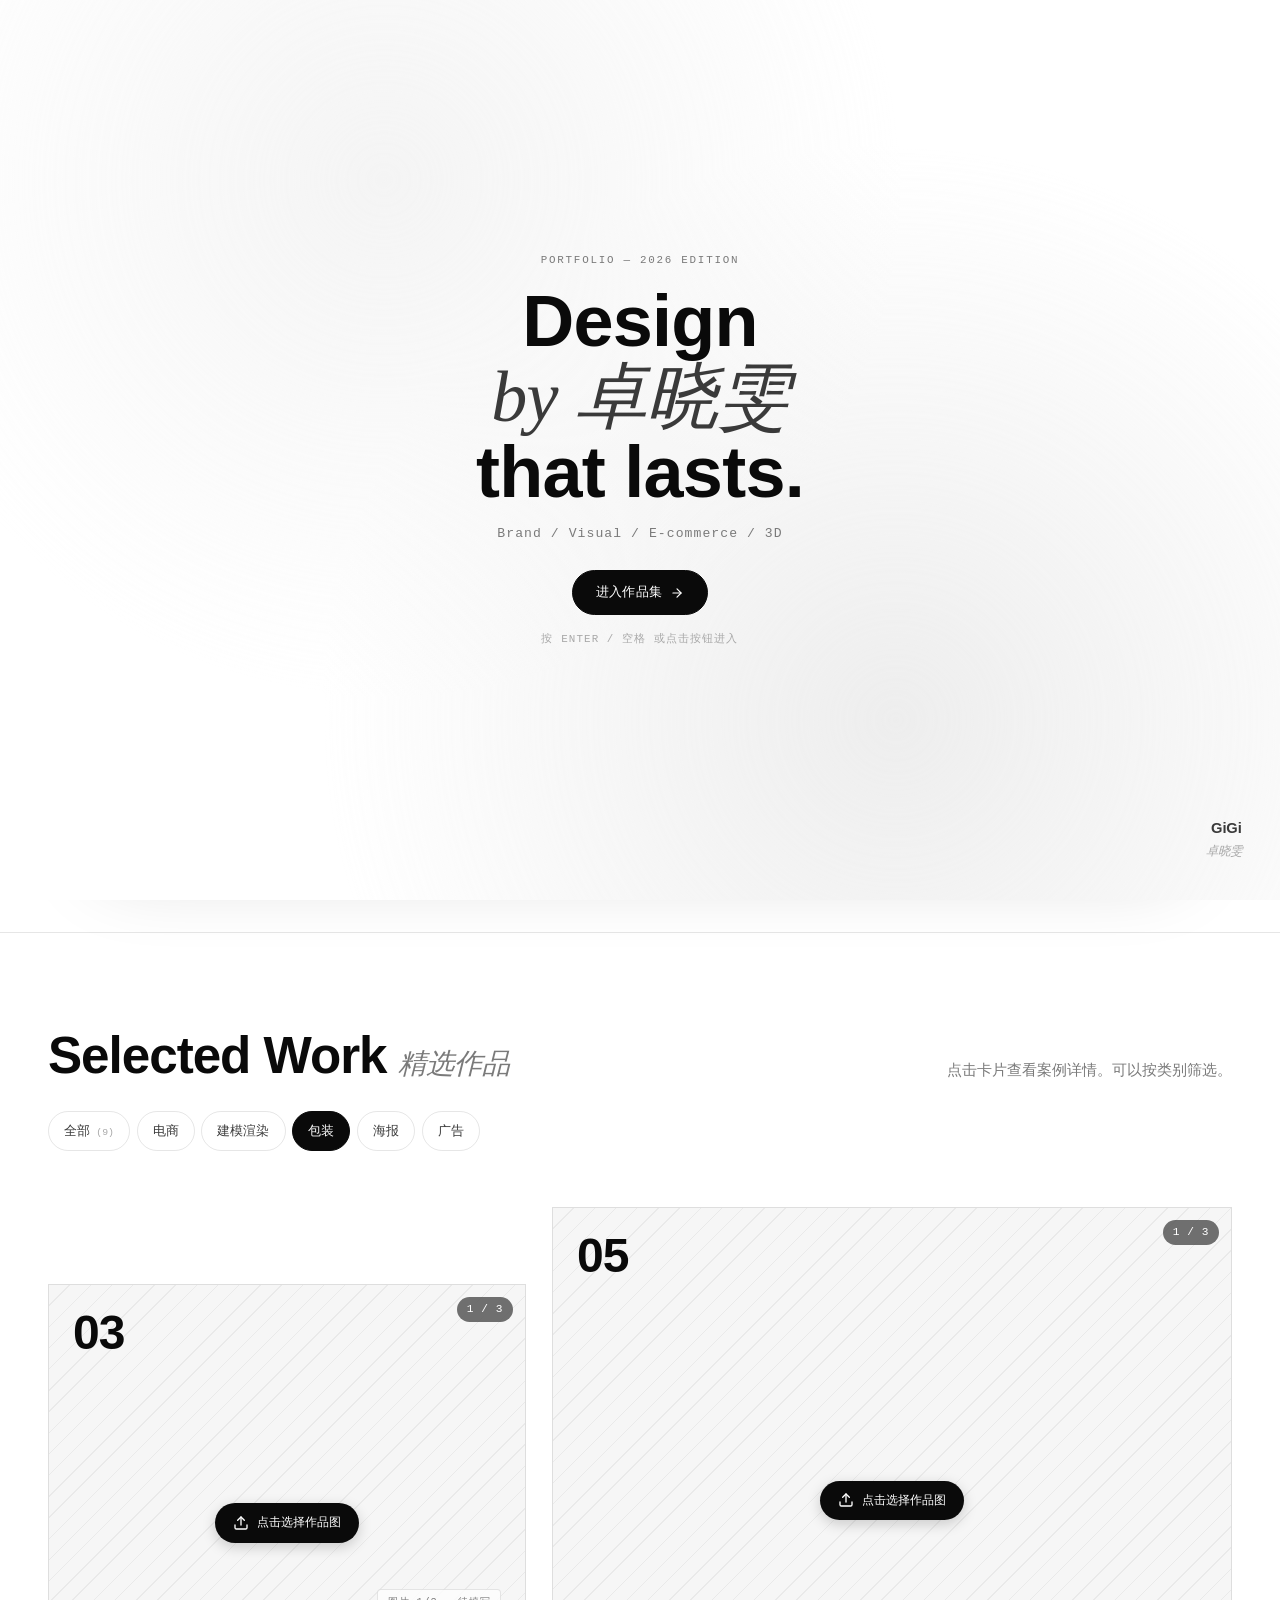
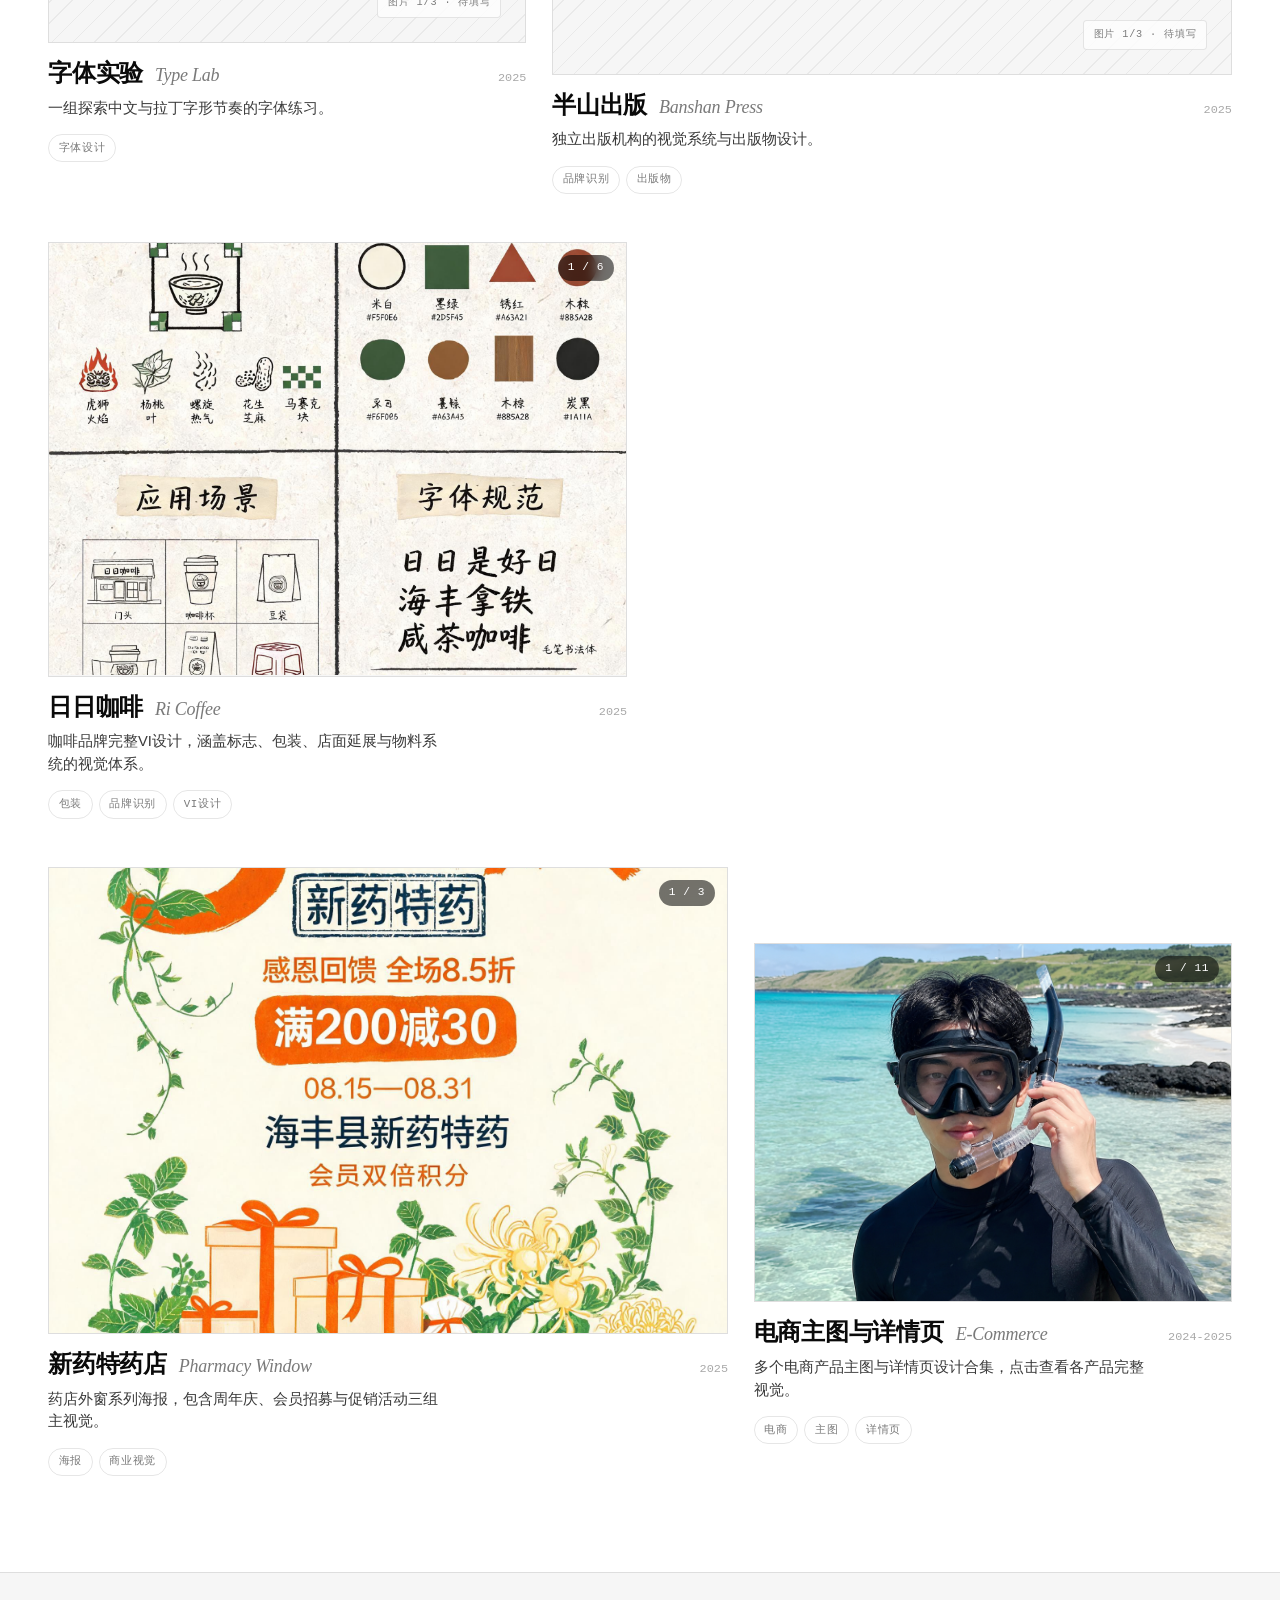
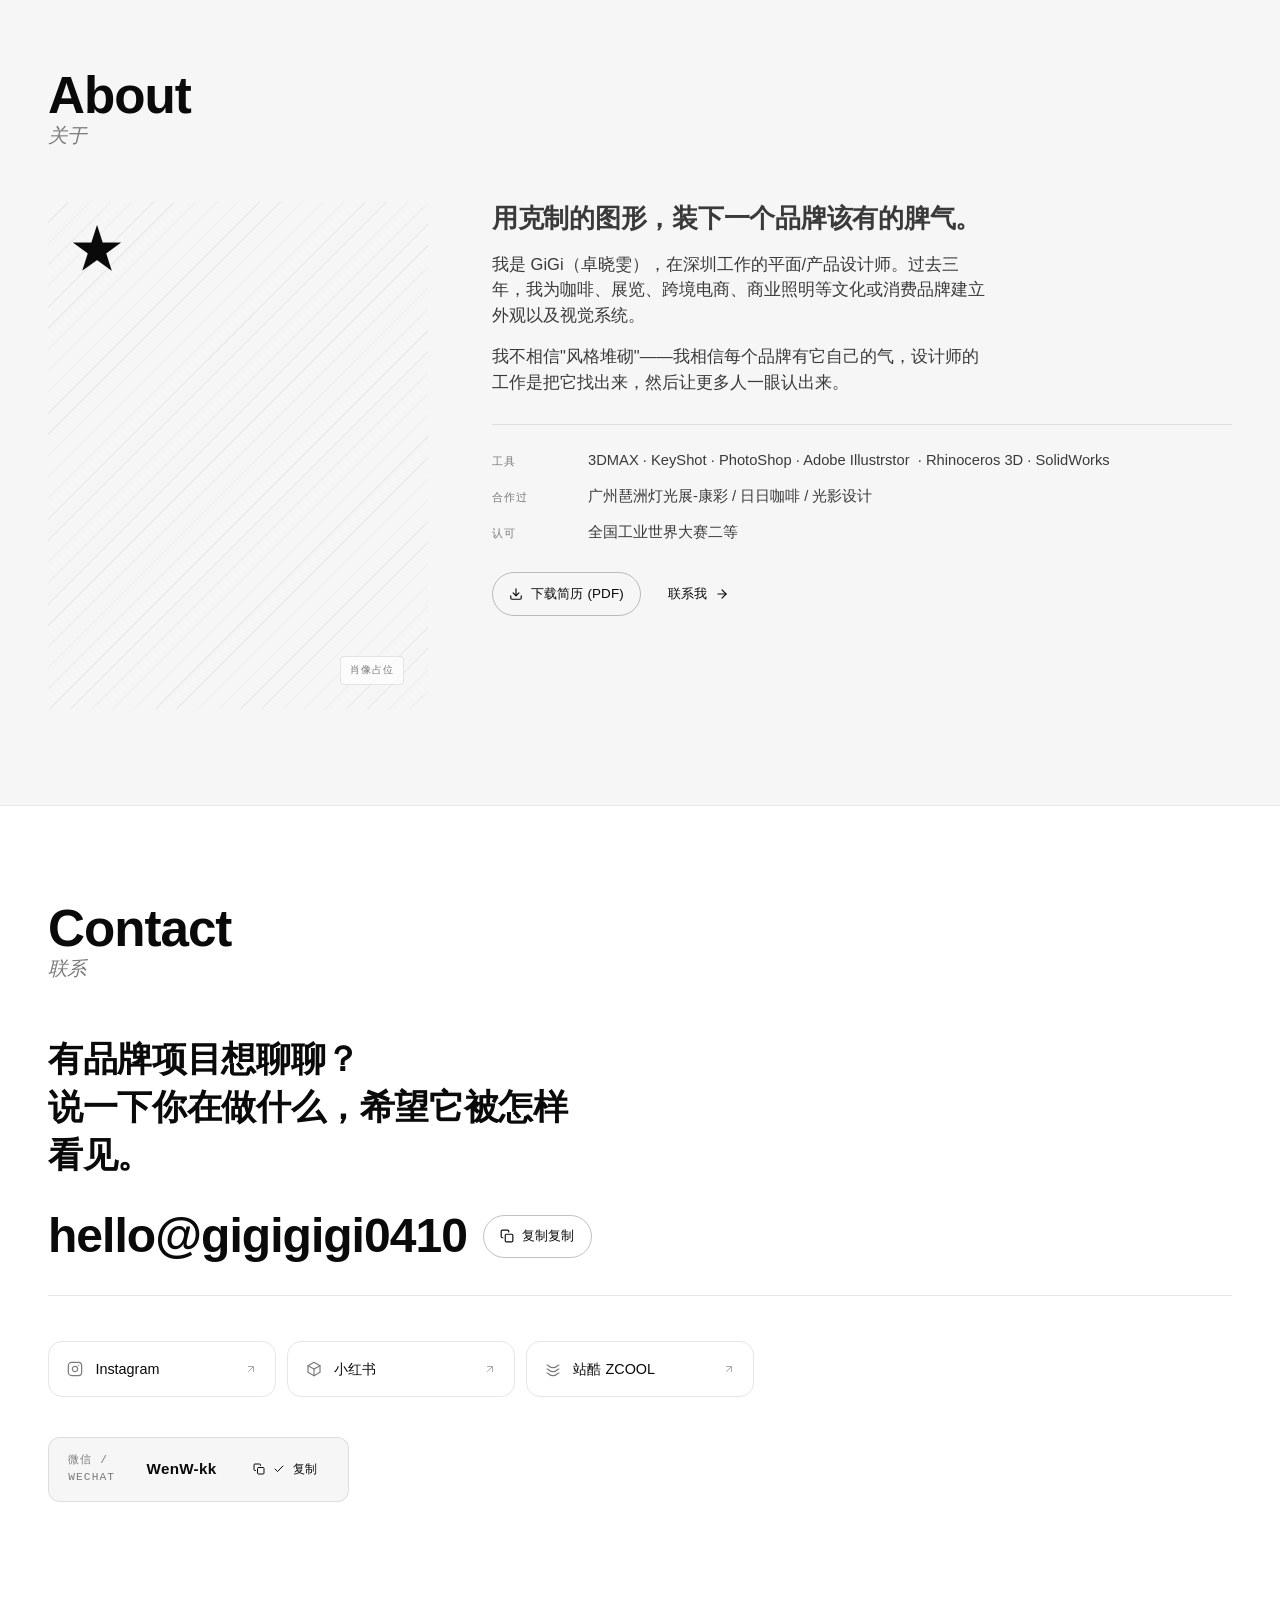
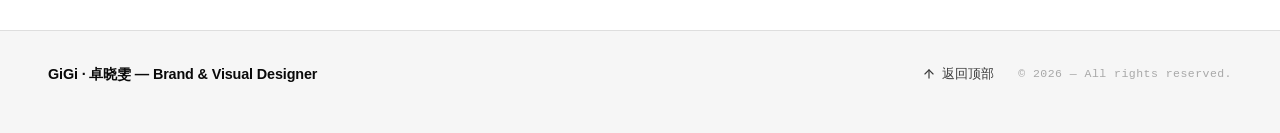
==== commit f7990b61: "?????:?? intro HTML ??" ====
--- a/index.html
+++ b/index.html
@@ -8339,7 +8339,29 @@
 </style></head>
 <body class="" style="overflow: hidden;">
   <!-- ============ 入口互动页（点击进入） ============ -->
-  
+  <section class="intro" data-intro="" aria-label="入口互动页">
+    <div class="intro__bg" aria-hidden="true"></div>
+    <div class="intro__inner">
+      <p class="intro__eyebrow">Portfolio — 2026 Edition</p>
+      <h1 class="intro__title" aria-level="1">
+        <span class="intro__line">Design</span>
+        <span class="intro__line">
+          <em style="font-family: var(--font-display); font-style: italic; font-weight: 400; color: var(--fg-2);">by 卓晓雯</em>
+        </span>
+        <span class="intro__line">that lasts.</span>
+      </h1>
+      <p class="intro__sub">Brand / Visual / E-commerce / 3D</p>
+      <button class="intro__enter" type="button" data-intro-enter="" aria-label="进入作品集">
+        <span>进入作品集</span>
+        <svg viewBox="0 0 24 24" width="14" height="14" fill="none" stroke="currentColor" stroke-width="2" stroke-linecap="round" stroke-linejoin="round" aria-hidden="true"><line x1="5" y1="12" x2="19" y2="12"></line><polyline points="12 5 19 12 12 19"></polyline></svg>
+      </button>
+      <p class="intro__hint">按 ENTER / 空格 或点击按钮进入</p>
+    </div>
+    <div class="intro__corner" aria-hidden="true">
+      <span class="intro__corner-name">GiGi</span>
+      <span class="intro__corner-sub">卓晓雯</span>
+    </div>
+  </section>
 
   <!-- 滚动进度条 -->
   <div class="progress" aria-hidden="true"><div class="progress__bar" data-progress="" style="width: 0%;"></div></div>
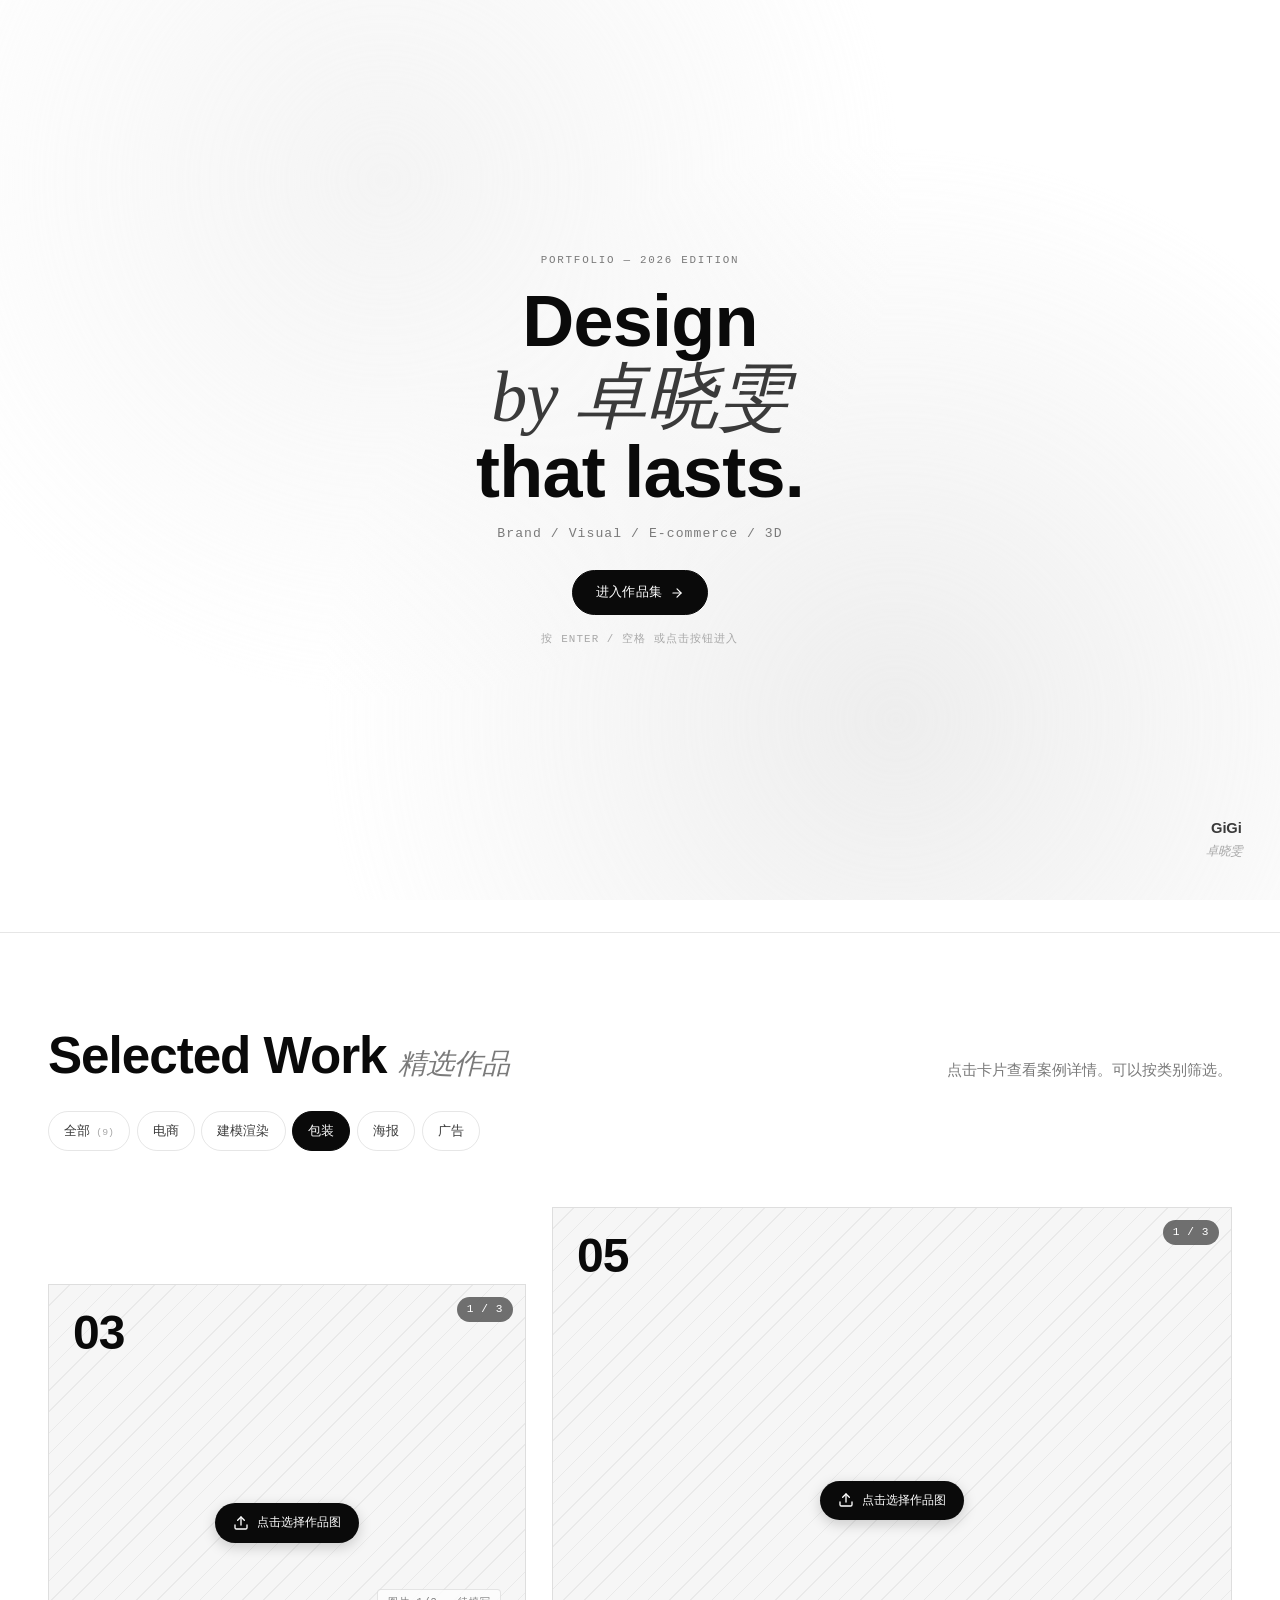
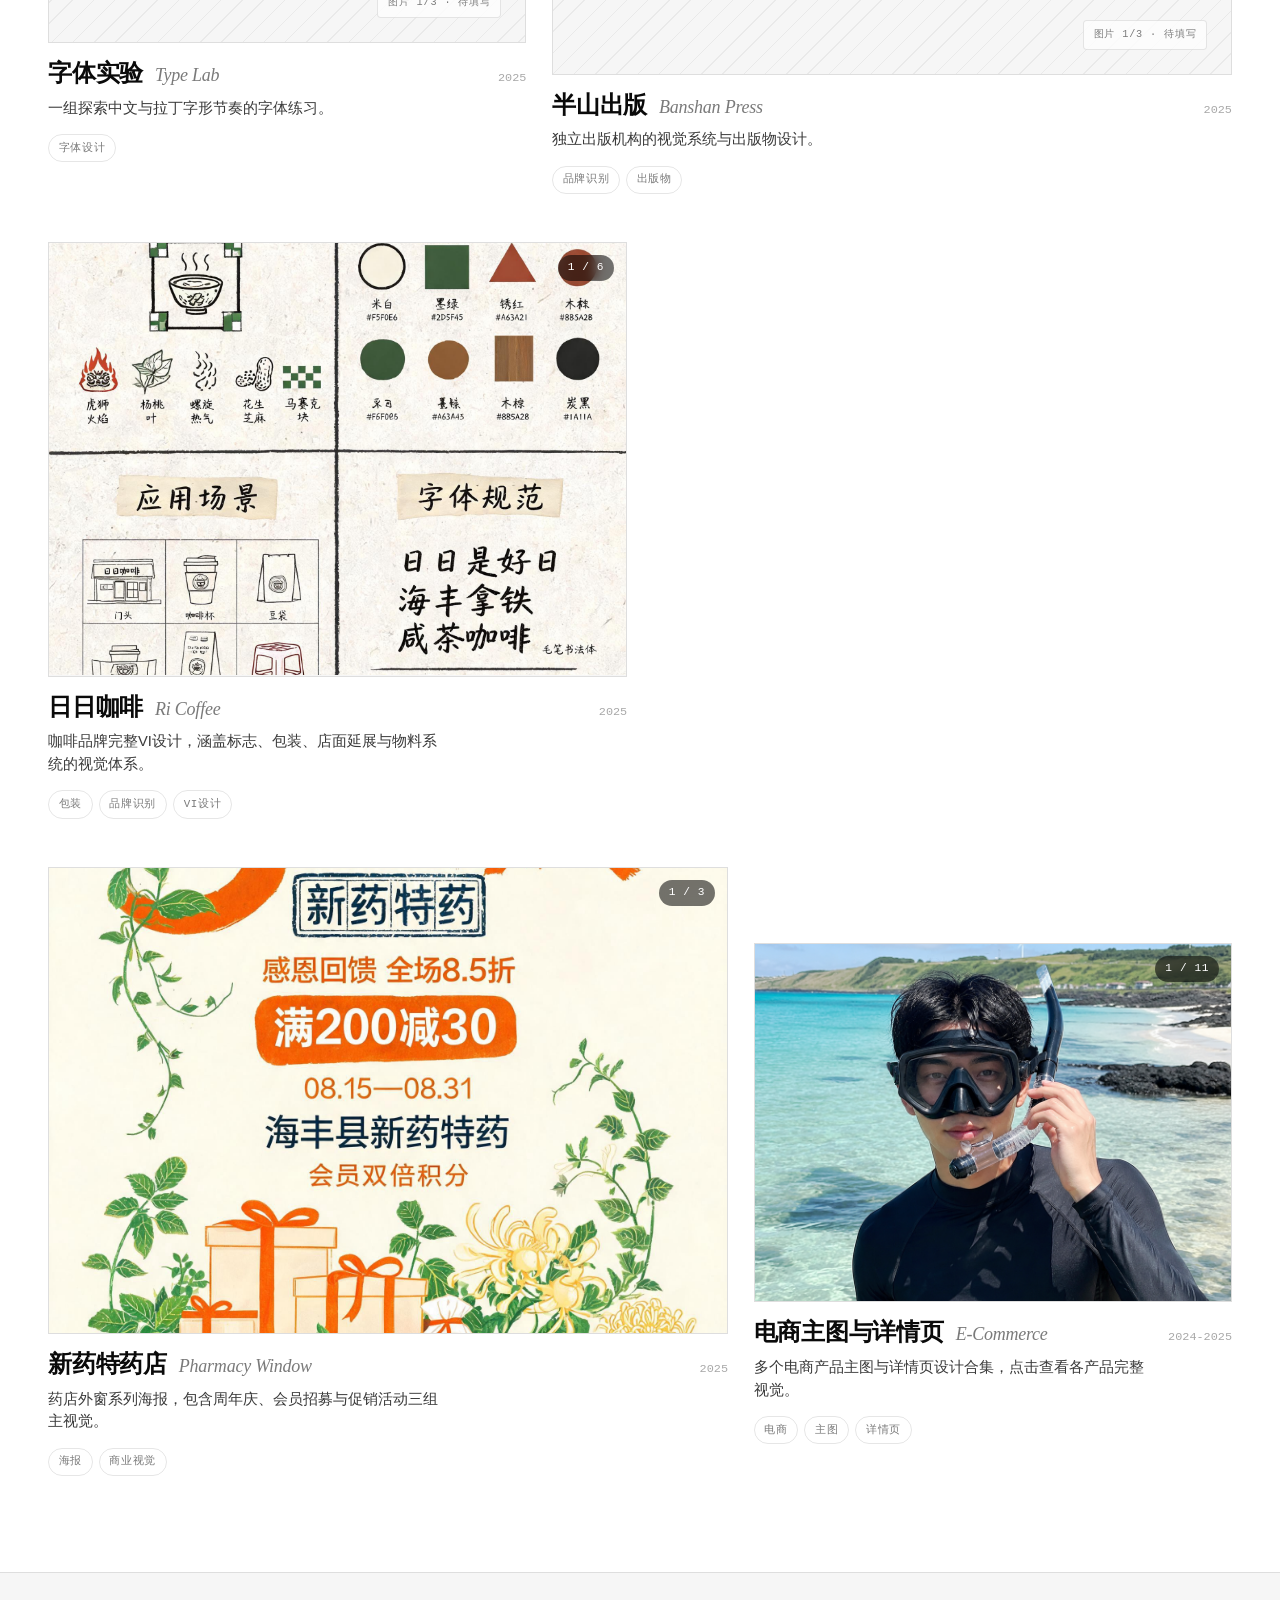
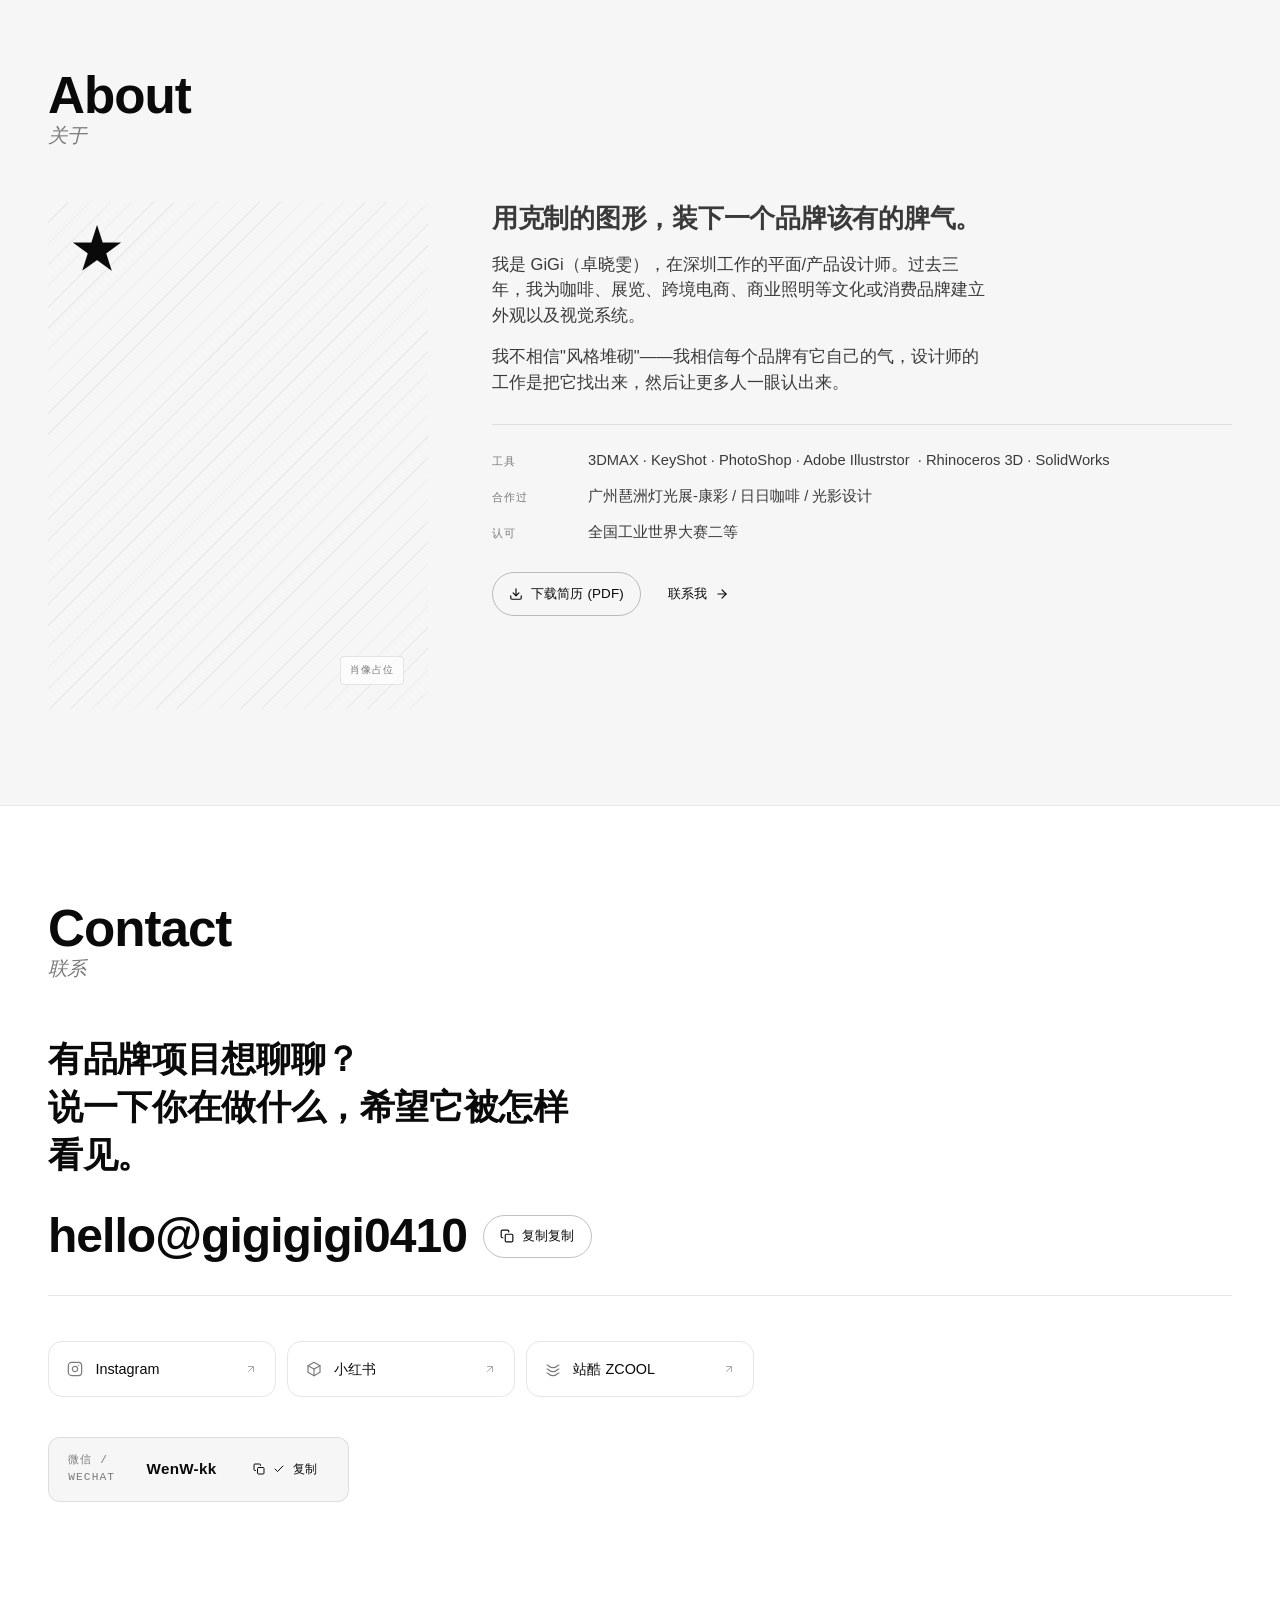
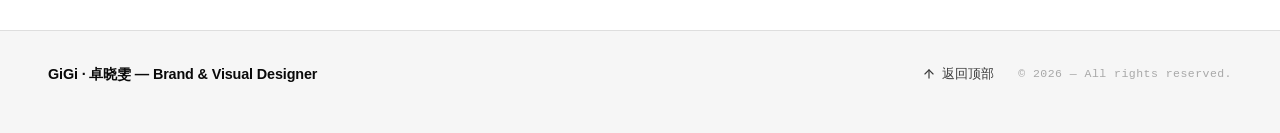
==== commit 20a66f81: "??:????????,??????????" ====
--- a/index.html
+++ b/index.html
@@ -8862,7 +8862,7 @@
   </button>
 
   <!-- ============== 项目案例弹窗 ============== -->
-  <div class="modal is-open" data-modal="" role="dialog" aria-modal="true" aria-hidden="false" aria-labelledby="modal-title">
+  <div class="modal" data-modal="" role="dialog" aria-modal="true" aria-hidden="true" aria-labelledby="modal-title">
     <div class="modal__scrim" data-modal-close=""></div>
 
     <div class="modal__panel" role="document">
